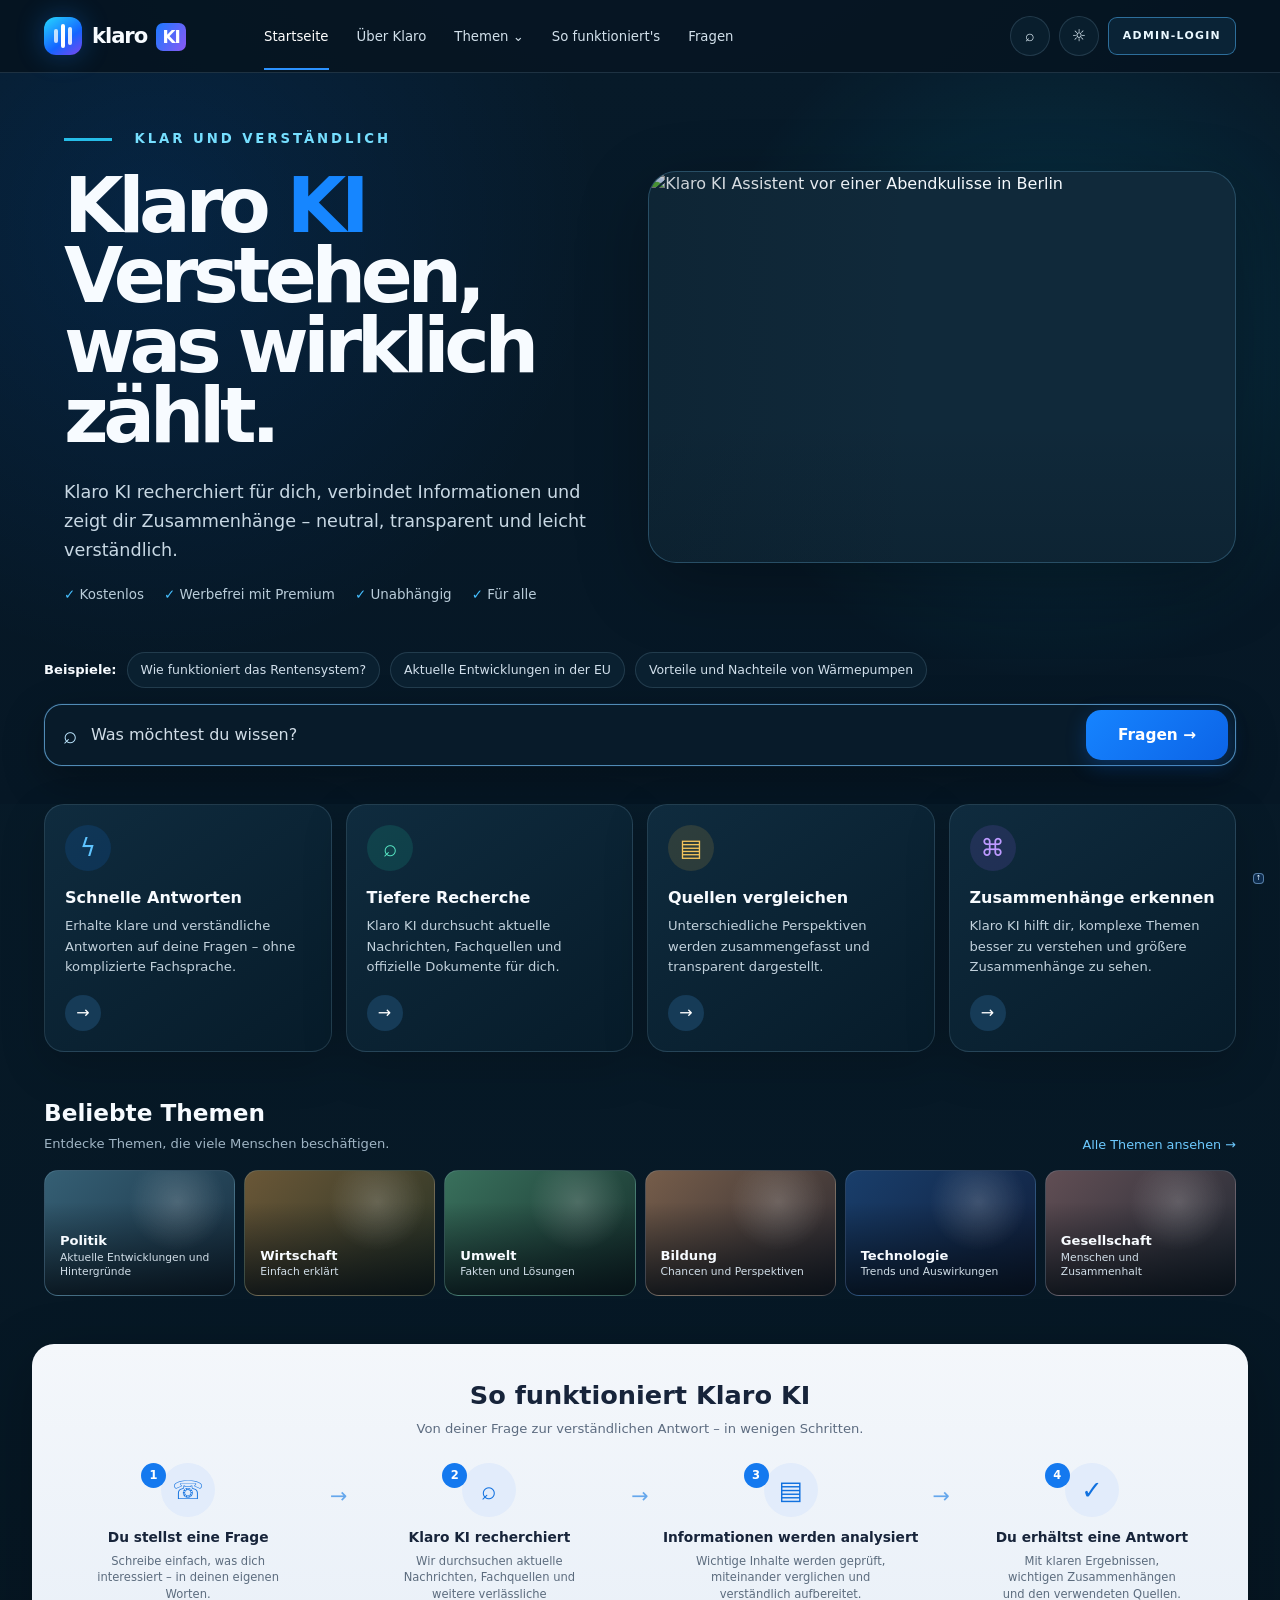
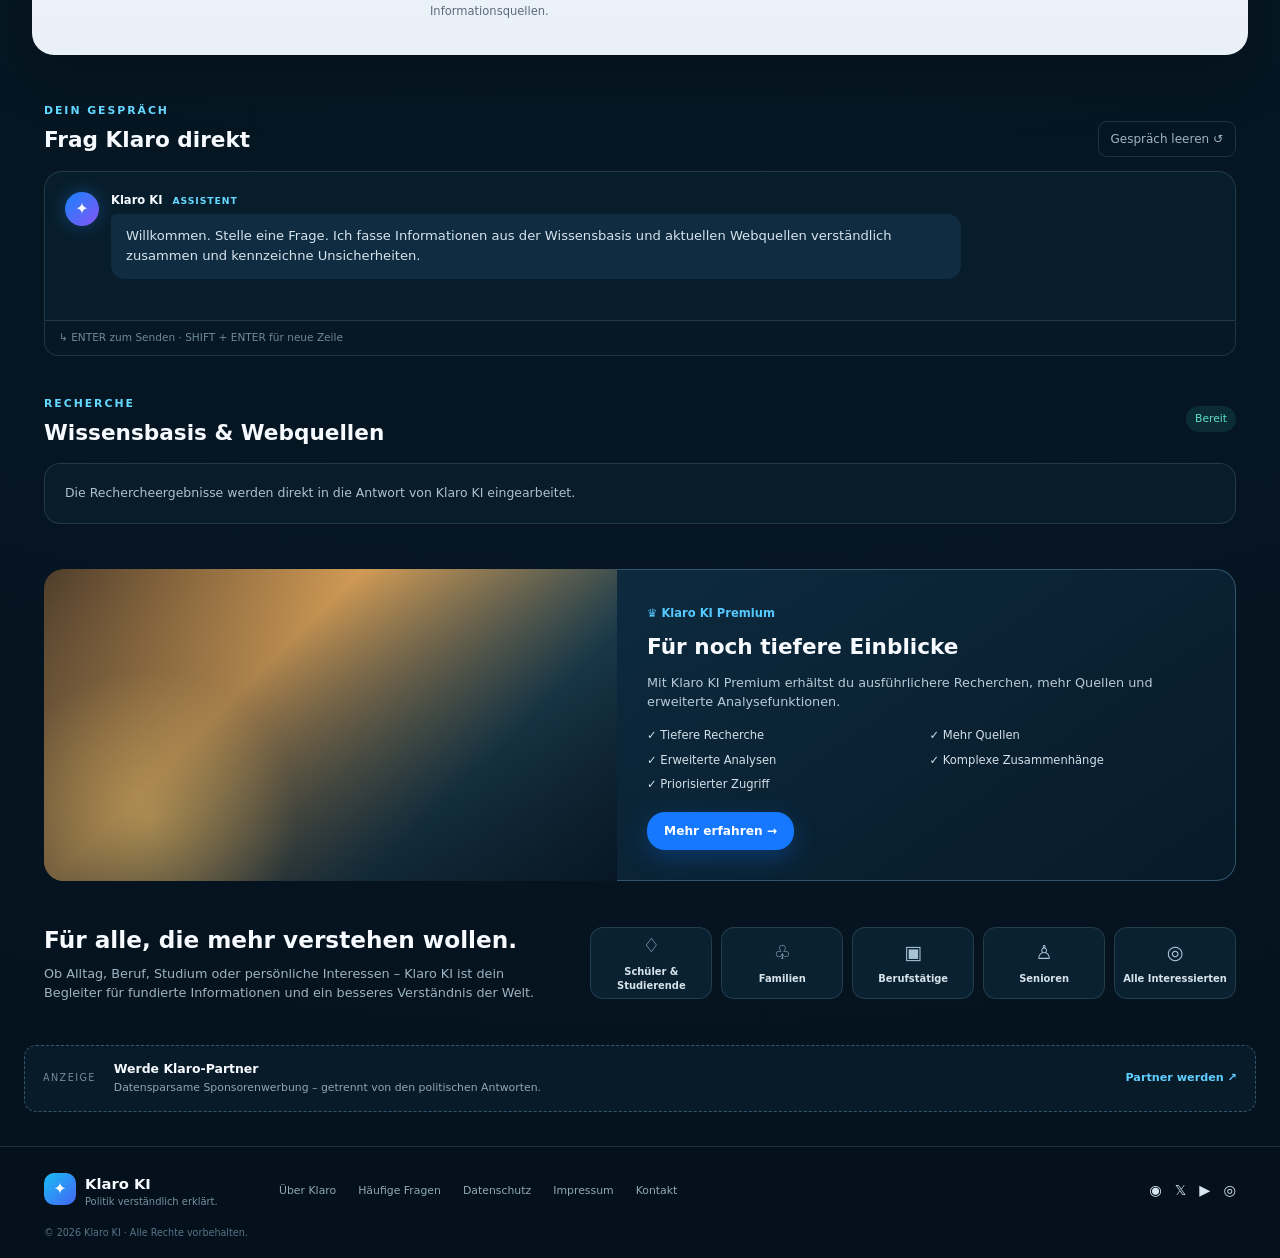
==== index.html @ 98449fd4 "Add files via upload" ====
<!doctype html>
<html lang="de">
<head>
<meta name="description" content="Klaro KI ist eine deutschsprachige KI-Plattform für verständliche Antworten, Recherche, Quellenvergleich und politische Einordnung.">
<meta name="twitter:card" content="summary_large_image">
<meta name="twitter:title" content="Klaro KI – Antworten, die Zusammenhänge verstehen">
<meta name="twitter:description" content="Klaro KI hilft dir, Informationen zu recherchieren, Quellen zu vergleichen und komplexe Themen verständlich zu erklären.">
<meta name="twitter:image" content="https://klaroki3.vercel.app/meta/klaro-ki-x-card.png">
<meta charset="utf-8">
<meta name="viewport" content="width=device-width, initial-scale=1">
<meta name="theme-color" content="#071827">
<title>Klaro KI – Antworten, die Zusammenhänge verstehen</title>
<link rel="stylesheet" href="style.css">
<!-- InMobi Choice. Consent Manager Tag v3.0 (for TCF 2.3) -->
<script type="text/javascript" async=true>
(function() {
  var host = "www.themoneytizer.de";
  var element = document.createElement('script');
  var firstScript = document.getElementsByTagName('script')[0];
  var url = 'https://cmp.inmobi.com'
    .concat('/choice/', '6Fv0cGNfc_bw8', '/', host, '/choice.js?tag_version=V3');
  var reg = /^(https?:)?\/\/[a-zA-Z0-9.-]+(\/.*)?$/;
  if (!reg.test(url)) throw new Error('Invalid URL');
  element.async = true;
  element.type = 'text/javascript';
  element.src = url;
  firstScript.parentNode.insertBefore(element, firstScript);

  function stub() {
    var TCF_LOCATOR_NAME = '__tcfapiLocator';
    var queue = [];
    function addFrame() {
      var doc = window.document;
      var iframe = doc.createElement('iframe');
      iframe.style.cssText = 'display:none';
      iframe.name = TCF_LOCATOR_NAME;
      doc.body.appendChild(iframe);
    }
    function tcfAPIHandler() {
      var args = arguments;
      if (!args.length) return queue;
      if (args[0] === 'setGdprApplies') {
        queue.push(args);
      } else if (args[0] === 'ping') {
        var retr = { gdprApplies: window.__tcfapi.gdprApplies, cmpLoaded: false, cmpStatus: 'stub', apiVersion: '2.2', tcfPolicyVersion: 4 };
        if (typeof args[2] === 'function') args[2](retr, true);
      } else queue.push(args);
    }
    function postMessageEventHandler(event) {
      var json = typeof event.data === 'string' ? JSON.parse(event.data) : event.data;
      if (json && json.__tcfapiCall) {
        window.__tcfapi(json.__tcfapiCall.command, json.__tcfapiCall.version, function(retValue, success) {
          var returnMsg = { __tcfapiReturn: { returnValue: retValue, success: success, callId: json.__tcfapiCall.callId } };
          event.source.postMessage(typeof event.data === 'string' ? JSON.stringify(returnMsg) : returnMsg, '*');
        }, json.__tcfapiCall.parameter);
      }
    }
    window.__tcfapi = tcfAPIHandler;
    window.__tcfapi.gdprApplies = null;
    if (!window.frames[TCF_LOCATOR_NAME]) addFrame();
    window.addEventListener('message', postMessageEventHandler, false);
  }
  stub();

  function uspStubFunction() {
    var arg = arguments;
    if (typeof window.__uspapi === 'function') window.__uspapi.apply(window, arg);
    else window.__uspapi = function() { (window.__uspapi.a = window.__uspapi.a || []).push(arguments); };
  }
  uspStubFunction();
  var __tcfapi = window.__tcfapi;
  window.__tcfapi('init', 2, function() {}, { tag_version: 'V3' });
})();
</script>
<!-- End InMobi Choice. Consent Manager Tag v3.0 (for TCF 2.3) -->

<style></style>

<style id="klaro-page-entrance">
#klaroPageContent {
  animation: klaroPageEntrance 900ms cubic-bezier(.16, 1, .3, 1) both;
  transform-origin: 50% 50%;
  will-change: transform, filter;
}
@keyframes klaroPageEntrance {
  0% {
    opacity: .86;
    filter: blur(12px);
    transform: scale(1.075);
  }
  55% {
    opacity: 1;
    filter: blur(3px);
    transform: scale(1.025);
  }
  100% {
    opacity: 1;
    filter: blur(0);
    transform: scale(1);
  }
}
@media (prefers-reduced-motion: reduce) {
  #klaroPageContent {
    animation: none;
    filter: none;
    transform: none;
  }
}
</style>

</head>
<body>
  <div id="klaroPageContent">
  <header class="site-header">
    <div class="header-inner">
      <a class="brand" href="index.html" aria-label="Klaro KI – Startseite">
        <span class="brand-mark" aria-hidden="true"><span></span><span></span><span></span></span>
        <span class="brand-name">klaro <b>KI</b></span>
      </a>
      <nav class="main-nav" aria-label="Hauptnavigation">
        <a class="active" href="#start">Startseite</a>
        <a href="#ueber-klaro">Über Klaro</a>
        <a href="#themen">Themen <span aria-hidden="true">⌄</span></a>
        <a href="#so-funktionierts">So funktioniert's</a>
        <a href="#fragen">Fragen</a>
      </nav>
      <div class="header-actions">
        <button class="icon-button" type="button" aria-label="Suche" title="Suche">⌕</button>
        <button class="icon-button" type="button" aria-label="Darstellung wechseln" title="Darstellung">☼</button>
        <a class="admin-login-button" href="admin.html" aria-label="Admin-Bereich öffnen">ADMIN-LOGIN</a>
      </div>
    </div>
  </header>

  <main id="start">
    <section class="hero">
      <div class="hero-inner">
        <div class="hero-copy">
          <p class="hero-kicker"><span></span> KLAR UND VERSTÄNDLICH</p>
          <h1>Klaro <em>KI</em><br><strong>Verstehen,<br>was wirklich zählt.</strong></h1>
          <p class="hero-lead">Klaro KI recherchiert für dich, verbindet Informationen und zeigt dir Zusammenhänge – neutral, transparent und leicht verständlich.</p>
          <div class="hero-points" aria-label="Vorteile">
            <span>✓ Kostenlos</span><span>✓ Werbefrei mit Premium</span><span>✓ Unabhängig</span><span>✓ Für alle</span>
          </div>
        </div>
        <div class="hero-visual" aria-label="Klaro KI Assistent">
          <img src="media/hero-klaro-berlin-abend.jpg" alt="Klaro KI Assistent vor einer Abendkulisse in Berlin">
        </div>
      </div>

      <div class="question-wrap" id="fragen">
        <div class="examples">
          <strong>Beispiele:</strong>
          <button type="button" data-prompt="Wie funktioniert das Rentensystem?">Wie funktioniert das Rentensystem?</button>
          <button type="button" data-prompt="Welche aktuellen Entwicklungen gibt es in der EU?">Aktuelle Entwicklungen in der EU</button>
          <button type="button" data-prompt="Welche Vorteile und Nachteile haben Wärmepumpen?">Vorteile und Nachteile von Wärmepumpen</button>
        </div>
        <form id="chatForm" class="question-box">
          <span class="question-icon" aria-hidden="true">⌕</span>
          <textarea id="chatInput" rows="1" placeholder="Was möchtest du wissen?" aria-label="Frage an Klaro KI" required></textarea>
          <button type="submit">Fragen <span aria-hidden="true">→</span></button>
        </form>
      </div>
    </section>

    <section class="feature-section" id="ueber-klaro" aria-label="Klaro KI Funktionen">
      <article class="feature-card feature-blue"><div class="feature-icon">ϟ</div><h2>Schnelle Antworten</h2><p>Erhalte klare und verständliche Antworten auf deine Fragen – ohne komplizierte Fachsprache.</p><span class="round-arrow">→</span></article>
      <article class="feature-card feature-green"><div class="feature-icon">⌕</div><h2>Tiefere Recherche</h2><p>Klaro KI durchsucht aktuelle Nachrichten, Fachquellen und offizielle Dokumente für dich.</p><span class="round-arrow">→</span></article>
      <article class="feature-card feature-gold"><div class="feature-icon">▤</div><h2>Quellen vergleichen</h2><p>Unterschiedliche Perspektiven werden zusammengefasst und transparent dargestellt.</p><span class="round-arrow">→</span></article>
      <article class="feature-card feature-violet"><div class="feature-icon">⌘</div><h2>Zusammenhänge erkennen</h2><p>Klaro KI hilft dir, komplexe Themen besser zu verstehen und größere Zusammenhänge zu sehen.</p><span class="round-arrow">→</span></article>
    </section>

    <section class="topics-section" id="themen">
      <div class="section-heading"><div><h2>Beliebte Themen</h2><p>Entdecke Themen, die viele Menschen beschäftigen.</p></div><a href="#fragen">Alle Themen ansehen →</a></div>
      <div class="topic-grid">
        <a class="topic-card topic-politik" href="#fragen" data-prompt="Erkläre mir die aktuellen politischen Entwicklungen in Deutschland."><span>Politik</span><small>Aktuelle Entwicklungen und Hintergründe</small></a>
        <a class="topic-card topic-wirtschaft" href="#fragen" data-prompt="Erkläre mir eine aktuelle wirtschaftliche Entwicklung verständlich."><span>Wirtschaft</span><small>Einfach erklärt</small></a>
        <a class="topic-card topic-umwelt" href="#fragen" data-prompt="Welche wichtigen Entwicklungen gibt es beim Klimaschutz?"><span>Umwelt</span><small>Fakten und Lösungen</small></a>
        <a class="topic-card topic-bildung" href="#fragen" data-prompt="Welche aktuellen Themen sind für Bildung und Studium wichtig?"><span>Bildung</span><small>Chancen und Perspektiven</small></a>
        <a class="topic-card topic-tech" href="#fragen" data-prompt="Welche aktuellen Technologietrends sind relevant?"><span>Technologie</span><small>Trends und Auswirkungen</small></a>
        <a class="topic-card topic-gesellschaft" href="#fragen" data-prompt="Welche gesellschaftlichen Entwicklungen sind aktuell wichtig?"><span>Gesellschaft</span><small>Menschen und Zusammenhalt</small></a>
      </div>
    </section>

    <section class="how-section" id="so-funktionierts">
      <div class="how-heading"><h2>So funktioniert Klaro KI</h2><p>Von deiner Frage zur verständlichen Antwort – in wenigen Schritten.</p></div>
      <div class="steps">
        <div class="step"><b>1</b><div class="step-icon">☏</div><h3>Du stellst eine Frage</h3><p>Schreibe einfach, was dich interessiert – in deinen eigenen Worten.</p></div>
        <div class="step-arrow">→</div>
        <div class="step"><b>2</b><div class="step-icon">⌕</div><h3>Klaro KI recherchiert</h3><p>Wir durchsuchen aktuelle Nachrichten, Fachquellen und weitere verlässliche Informationsquellen.</p></div>
        <div class="step-arrow">→</div>
        <div class="step"><b>3</b><div class="step-icon">▤</div><h3>Informationen werden analysiert</h3><p>Wichtige Inhalte werden geprüft, miteinander verglichen und verständlich aufbereitet.</p></div>
        <div class="step-arrow">→</div>
        <div class="step"><b>4</b><div class="step-icon">✓</div><h3>Du erhältst eine Antwort</h3><p>Mit klaren Ergebnissen, wichtigen Zusammenhängen und den verwendeten Quellen.</p></div>
      </div>
    </section>

    <section class="workspace-section" aria-label="Klaro KI Gespräch">
      <div class="workspace-head"><div><span class="eyebrow">DEIN GESPRÄCH</span><h2>Frag Klaro direkt</h2></div><button id="clearChat" class="clear-button" type="button">Gespräch leeren ↺</button></div>
      <div id="chatMessages" class="chat-messages" aria-live="polite">
        <div class="message assistant"><div class="message-avatar">✦</div><div><div class="message-name">Klaro KI <span>ASSISTENT</span></div><div class="message-bubble">Willkommen. Stelle eine Frage. Ich fasse Informationen aus der Wissensbasis und aktuellen Webquellen verständlich zusammen und kennzeichne Unsicherheiten.</div></div></div>
      </div>
      <div class="workspace-hint">↳ ENTER zum Senden · SHIFT + ENTER für neue Zeile</div>
    </section>

    <section class="research-panel" aria-labelledby="research-title">
      <div class="research-head"><div><span class="eyebrow">RECHERCHE</span><h2 id="research-title">Wissensbasis &amp; Webquellen</h2></div><span id="researchStatus" class="research-status">Bereit</span></div>
      <div id="researchResults" class="research-results"><div class="research-empty">Die Rechercheergebnisse werden direkt in die Antwort von Klaro KI eingearbeitet.</div></div>
    </section>

    <section class="premium-section" id="premium">
      <div class="premium-image"></div>
      <div class="premium-card">
        <span class="premium-label">♛ Klaro KI Premium</span>
        <h2>Für noch tiefere Einblicke</h2>
        <p>Mit Klaro KI Premium erhältst du ausführlichere Recherchen, mehr Quellen und erweiterte Analysefunktionen.</p>
        <div class="premium-list"><span>✓ Tiefere Recherche</span><span>✓ Mehr Quellen</span><span>✓ Erweiterte Analysen</span><span>✓ Komplexe Zusammenhänge</span><span>✓ Priorisierter Zugriff</span></div>
        <button type="button" class="premium-cta" id="premiumLearnMore">Mehr erfahren →</button>
      </div>
    </section>

    <section class="audience-section">
      <div><h2>Für alle, die mehr verstehen wollen.</h2><p>Ob Alltag, Beruf, Studium oder persönliche Interessen – Klaro KI ist dein Begleiter für fundierte Informationen und ein besseres Verständnis der Welt.</p></div>
      <div class="audience-grid"><span>♢<b>Schüler &amp;<br>Studierende</b></span><span>♧<b>Familien</b></span><span>▣<b>Berufstätige</b></span><span>♙<b>Senioren</b></span><span>◎<b>Alle Interessierten</b></span></div>
    </section>

    <section class="klaro-ad-slot" aria-label="Sponsoring"><div class="ad-label">ANZEIGE</div><div class="ad-copy"><strong>Werde Klaro-Partner</strong><span>Datensparsame Sponsorenwerbung – getrennt von den politischen Antworten.</span></div><a class="ad-link" href="mailto:partner@klaro-ki.de?subject=Klaro%20KI%20Sponsoring">Partner werden ↗</a></section>
  </main>

  <footer class="site-footer">
    <div class="footer-inner">
      <div class="footer-brand"><span class="footer-mark">✦</span><strong>Klaro KI</strong><small>Politik verständlich erklärt.</small></div>
      <nav aria-label="Footer Navigation"><a href="#ueber-klaro">Über Klaro</a><a href="#fragen">Häufige Fragen</a><button type="button" class="footer-link-button" id="privacyButton">Datenschutz</button><a href="impressum.html">Impressum</a><a href="mailto:partner@klaroki.de?subject=Kontakt%20Klaro%20KI">Kontakt</a></nav>
      <div class="social-links" aria-label="Social Media"><span>◉</span><span>𝕏</span><span>▶</span><span>◎</span></div>
    </div>
    <div class="copyright">© 2026 Klaro KI · Alle Rechte vorbehalten.</div>
  </footer>

  </div>

  <div class="premium-modal" id="premiumModal" aria-hidden="true">
    <div class="premium-modal-backdrop" data-premium-close></div>
    <section class="premium-modal-card" role="dialog" aria-modal="true" aria-labelledby="premiumModalTitle">
      <button type="button" class="premium-modal-close" id="premiumModalClose" aria-label="Fenster schließen">×</button>
      <span class="premium-label">♛ Klaro KI Premium</span>
      <h2 id="premiumModalTitle">Für noch tiefere Einblicke.</h2>
      <p class="premium-modal-intro">Mit Klaro KI Premium erhältst du mehr Tiefe bei Recherche, Quellenvergleich und Analyse.</p>
      <div class="premium-modal-benefits">
        <div><span>✓</span><strong>Tiefere Recherche</strong><small>Ausführlichere Recherchen zu deinen Fragen.</small></div>
        <div><span>✓</span><strong>Mehr Quellen</strong><small>Zusätzliche relevante Informationsquellen.</small></div>
        <div><span>✓</span><strong>Erweiterte Analysen</strong><small>Mehr Einordnung und detailliertere Auswertung.</small></div>
        <div><span>✓</span><strong>Komplexe Zusammenhänge</strong><small>Größere Themen verständlich miteinander verbinden.</small></div>
        <div><span>✓</span><strong>Priorisierter Zugriff</strong><small>Premium-Zugriff auf die erweiterten Funktionen.</small></div>
      </div>
      <div class="premium-modal-price"><strong>1,49 €</strong><span>pro Monat</span></div>
      <button type="button" class="premium-subscribe-button" id="premiumSubscribe">Kostenpflichtig Abonnieren</button>
      <button type="button" class="premium-decline-button" id="premiumDecline">Nein Danke</button>
      <p class="premium-modal-note" id="premiumCheckoutStatus" aria-live="polite"></p>
    </section>
  </div>

  <button type="button" id="klaroTopButton" aria-label="Zum Seitenanfang">↑</button>
  <script src="app.js"></script>
  <script>
    document.getElementById('klaroTopButton').addEventListener('click', () => window.scrollTo({top:0, behavior:'smooth'}));
    const premiumModal = document.getElementById('premiumModal');
    const premiumLearnMore = document.getElementById('premiumLearnMore');
    const premiumModalClose = document.getElementById('premiumModalClose');
    const premiumDecline = document.getElementById('premiumDecline');
    const premiumSubscribe = document.getElementById('premiumSubscribe');
    const premiumCheckoutStatus = document.getElementById('premiumCheckoutStatus');

    function openPremiumModal(){
      premiumCheckoutStatus.textContent = '';
      premiumModal.classList.add('is-open');
      premiumModal.setAttribute('aria-hidden','false');
      document.body.classList.add('modal-open');
      premiumModalClose.focus();
    }
    function closePremiumModal(){
      premiumModal.classList.remove('is-open');
      premiumModal.setAttribute('aria-hidden','true');
      document.body.classList.remove('modal-open');
    }
    premiumLearnMore.addEventListener('click', openPremiumModal);
    premiumModalClose.addEventListener('click', closePremiumModal);
    premiumDecline.addEventListener('click', closePremiumModal);
    premiumModal.addEventListener('click', (event) => {
      if (event.target.matches('[data-premium-close]')) closePremiumModal();
    });
    document.addEventListener('keydown', (event) => {
      if (event.key === 'Escape' && premiumModal.classList.contains('is-open')) closePremiumModal();
    });

    premiumSubscribe.addEventListener('click', async () => {
      premiumSubscribe.disabled = true;
      premiumCheckoutStatus.textContent = 'Stripe wird geöffnet …';
      try {
        const response = await fetch('/api/create-checkout-session', {
          method: 'POST',
          headers: {'Content-Type':'application/json'},
          body: JSON.stringify({})
        });
        const data = await response.json().catch(() => ({}));
        if (!response.ok || !data.url) throw new Error(data.error || 'Stripe-Checkout konnte nicht gestartet werden.');
        window.location.href = data.url;
      } catch (error) {
        premiumCheckoutStatus.textContent = error.message || 'Der Stripe-Checkout konnte nicht gestartet werden.';
        premiumSubscribe.disabled = false;
      }
    });
    document.querySelectorAll('.topic-card[data-prompt]').forEach(card => card.addEventListener('click', () => {
      const input = document.getElementById('chatInput');
      if (input) { input.value = card.dataset.prompt; input.focus(); }
    }));
  </script>
</body>
</html>
---- style.css ----
:root{
  --bg:#061522;--bg2:#091e2d;--card:#0b2233;--card2:#102b3f;--text:#f7fbff;--muted:#b6c8d7;
  --blue:#1678ff;--cyan:#34d9e7;--green:#39d6ad;--gold:#f1b63d;--violet:#9a6cff;--line:rgba(161,203,230,.16);
  --max:1240px;--shadow:0 22px 70px rgba(0,0,0,.28);font-family:Inter,ui-sans-serif,system-ui,-apple-system,BlinkMacSystemFont,"Segoe UI",sans-serif;
}
*{box-sizing:border-box}html{scroll-behavior:smooth}body{margin:0;background:radial-gradient(circle at 50% -10%,#16364b 0,#071a28 35%,#04121d 100%);color:var(--text);font-family:var(--font,Inter,system-ui,sans-serif);line-height:1.5}a{text-decoration:none;color:inherit}button,textarea{font:inherit}button{cursor:pointer}button:focus-visible,a:focus-visible,textarea:focus-visible{outline:2px solid #68e5ff;outline-offset:3px}
.site-header{position:sticky;top:0;z-index:100;background:rgba(5,19,31,.88);backdrop-filter:blur(18px);border-bottom:1px solid var(--line)}.header-inner{max-width:var(--max);margin:auto;min-height:72px;padding:0 24px;display:flex;align-items:center;gap:30px}.brand{display:flex;align-items:center;gap:10px;min-width:190px}.brand-mark{width:38px;height:38px;border-radius:12px;display:flex;align-items:center;justify-content:center;gap:3px;background:linear-gradient(145deg,#25d8ff,#1564ff 60%,#7c46ef);box-shadow:0 0 28px #147dff55}.brand-mark span{width:4px;background:white;border-radius:99px}.brand-mark span:nth-child(1){height:14px;opacity:.75}.brand-mark span:nth-child(2){height:24px}.brand-mark span:nth-child(3){height:18px;opacity:.85}.brand-name{font-size:1.32rem;font-weight:850;letter-spacing:-.05em}.brand-name b{font-size:.8em;margin-left:3px;padding:4px 6px;border-radius:7px;background:linear-gradient(120deg,#1b79ff,#8b58f4);color:white}
.main-nav{display:flex;align-items:center;gap:28px;flex:1}.main-nav a{font-size:.83rem;color:#d2e0eb;padding:25px 0 21px;border-bottom:2px solid transparent;white-space:nowrap}.main-nav a:hover,.main-nav a.active{color:#fff;border-color:#2c92ff}.header-actions{display:flex;align-items:center;gap:9px}.icon-button{width:40px;height:40px;border-radius:50%;border:1px solid var(--line);background:#091e2d;color:#dbeaf4}.premium-button{padding:10px 18px;border-radius:22px;background:linear-gradient(135deg,#1786ff,#1761db);box-shadow:0 8px 28px #0d70ff55;font-size:.83rem;font-weight:750;white-space:nowrap}.admin-login-button{padding:10px 14px;border-radius:9px;border:1px solid rgba(80,186,255,.5);background:rgba(12,38,58,.9);color:#eaf8ff;font-size:.68rem;font-weight:800;letter-spacing:.12em;white-space:nowrap}.admin-login-button:hover{background:#123b58;border-color:#57c9ff}
.hero{position:relative;overflow:hidden;background:linear-gradient(180deg,#071a29,#061725)}.hero:before{content:"";position:absolute;inset:0;background:radial-gradient(circle at 82% 36%,rgba(0,207,255,.15),transparent 30%),radial-gradient(circle at 12% 20%,rgba(0,115,255,.12),transparent 35%);pointer-events:none}.hero-inner{max-width:var(--max);min-height:470px;margin:auto;padding:56px 24px 34px;display:grid;grid-template-columns:1fr 1.02fr;align-items:center;gap:28px}.hero-copy{position:relative;z-index:2;padding-left:20px}.hero-kicker{margin:0 0 22px;color:#76dfff;font-size:.83rem;font-weight:800;letter-spacing:.22em}.hero-kicker span{display:inline-block;width:48px;height:3px;margin-right:15px;vertical-align:middle;background:#26bde8}.hero h1{margin:0;font-size:clamp(3.1rem,6vw,5.7rem);line-height:.91;letter-spacing:-.07em}.hero h1 em{font-style:normal;color:#1686ff}.hero h1 strong{font-weight:850}.hero-lead{max-width:620px;margin:28px 0 20px;font-size:1.1rem;color:#c8d8e4;line-height:1.65}.hero-points{display:flex;flex-wrap:wrap;gap:12px 20px;color:#b9ccd9;font-size:.84rem}.hero-points span:first-letter{color:#45bfff}.hero-visual{position:relative;min-height:390px;border-radius:28px;overflow:hidden;box-shadow:var(--shadow);border:1px solid rgba(125,210,255,.22);background:#10293a}.hero-visual:after{content:"";position:absolute;inset:0;background:linear-gradient(90deg,rgba(6,21,32,.2),transparent 45%),linear-gradient(0deg,rgba(4,16,25,.2),transparent 35%)}.hero-visual img{width:100%;height:100%;min-height:390px;display:block;object-fit:cover;object-position:center}.question-wrap{max-width:var(--max);margin:-2px auto 0;padding:0 24px 38px;position:relative;z-index:5}.question-box{height:62px;border:1px solid rgba(120,200,255,.65);border-radius:18px;background:rgba(9,28,43,.94);box-shadow:0 14px 42px rgba(0,0,0,.3),0 0 0 1px rgba(50,150,255,.08);display:flex;align-items:center;padding:6px 7px 6px 18px}.question-icon{font-size:1.5rem;color:#bde7ff}.question-box textarea{resize:none;flex:1;border:0;outline:0;background:transparent;color:white;padding:0 14px;font-size:1rem;min-height:38px;line-height:38px}.question-box textarea::placeholder{color:#d1dde7}.question-box button{height:50px;padding:0 32px;border:0;border-radius:15px;background:linear-gradient(135deg,#1684ff,#0c64e7);color:#fff;font-weight:800;font-size:.96rem;box-shadow:0 6px 20px #0b72ff44}.examples{display:flex;align-items:center;gap:10px;flex-wrap:wrap;margin-top:14px}.examples strong{font-size:.82rem}.examples button{border:1px solid var(--line);background:#0a2030;color:#d1dfeb;padding:8px 13px;border-radius:18px;font-size:.78rem}.examples button:hover{border-color:#2b83c4;background:#0d2b40}
.feature-section{max-width:var(--max);margin:0 auto;padding:0 24px 44px;display:grid;grid-template-columns:repeat(4,1fr);gap:14px}.feature-card{position:relative;min-height:214px;padding:20px;border-radius:20px;border:1px solid var(--line);background:linear-gradient(145deg,rgba(16,45,64,.94),rgba(7,28,42,.94));box-shadow:0 15px 45px rgba(0,0,0,.18);display:flex;flex-direction:column}.feature-card p{flex:1}.feature-icon{width:46px;height:46px;display:grid;place-items:center;border-radius:50%;font-size:1.5rem;margin-bottom:15px}.feature-blue .feature-icon{background:#167dff22;color:#5fc4ff}.feature-green .feature-icon{background:#20d7aa22;color:#58e7c5}.feature-gold .feature-icon{background:#f2b83b22;color:#f3c45d}.feature-violet .feature-icon{background:#9c65ff22;color:#bd9aff}.feature-card h2{margin:0 0 6px;font-size:1rem}.feature-card p{margin:0;color:#c1d1dc;font-size:.82rem;line-height:1.55}.round-arrow{position:static;flex:0 0 36px;width:36px;height:36px;margin-top:18px;display:grid;place-items:center;align-self:flex-start;border-radius:50%;background:#163b57;color:#fff;line-height:1;z-index:1}.feature-card:hover{transform:translateY(-3px);border-color:#2c6689;transition:.2s ease}
.topics-section,.workspace-section,.research-panel,.audience-section,.klaro-ad-slot{max-width:var(--max);margin:0 auto}.topics-section{padding:0 24px 48px}.section-heading{display:flex;justify-content:space-between;align-items:end;margin-bottom:16px}.section-heading h2{margin:0;font-size:1.45rem}.section-heading p{margin:3px 0 0;color:#9fb4c4;font-size:.82rem}.section-heading a{color:#6dcaff;font-size:.8rem}.topic-grid{display:grid;grid-template-columns:repeat(6,1fr);gap:9px}.topic-card{min-height:126px;padding:15px;display:flex;flex-direction:column;justify-content:end;border-radius:14px;overflow:hidden;position:relative;background:linear-gradient(145deg,#214e65,#0a2333);border:1px solid var(--line)}.topic-card:before{content:"";position:absolute;inset:0;background:radial-gradient(circle at 70% 25%,rgba(255,255,255,.18),transparent 30%),linear-gradient(180deg,transparent 25%,rgba(2,10,17,.78) 100%)}.topic-card span,.topic-card small{position:relative;z-index:1}.topic-card span{font-weight:800;font-size:.82rem}.topic-card small{color:#d1dee8;font-size:.67rem;line-height:1.35}.topic-politik{background:linear-gradient(135deg,#355f74,#182f41)}.topic-wirtschaft{background:linear-gradient(135deg,#6a5737,#253124)}.topic-umwelt{background:linear-gradient(135deg,#39705c,#152e2b)}.topic-bildung{background:linear-gradient(135deg,#765d4a,#2a2830)}.topic-tech{background:linear-gradient(135deg,#193e6b,#101d39)}.topic-gesellschaft{background:linear-gradient(135deg,#614e54,#202833)}
.how-section{max-width:calc(var(--max) - 24px);margin:0 auto 42px;padding:32px 28px 36px;border-radius:22px;background:linear-gradient(180deg,#f4f7fb,#e9f0f8);color:#17243a;box-shadow:0 18px 60px rgba(0,0,0,.25)}.how-heading{text-align:center}.how-heading h2{margin:0;font-size:1.6rem}.how-heading p{margin:5px 0 24px;color:#5d6c80;font-size:.82rem}.steps{display:grid;grid-template-columns:1fr 35px 1fr 35px 1fr 35px 1fr;align-items:start;gap:5px}.step{text-align:center;position:relative}.step>b{position:absolute;left:calc(50% - 47px);top:0;width:25px;height:25px;display:grid;place-items:center;border-radius:50%;background:#1479ef;color:white;font-size:.72rem;z-index:2}.step-icon{width:54px;height:54px;margin:0 auto 10px;border-radius:50%;display:grid;place-items:center;background:#e2ecfb;color:#1171df;font-size:1.6rem}.step h3{margin:0 0 5px;font-size:.86rem}.step p{margin:0 auto;color:#5c6c7e;font-size:.72rem;line-height:1.45;max-width:190px}.step-arrow{text-align:center;color:#65a7ec;font-size:1.3rem;padding-top:18px}
.workspace-section{padding:0 24px 34px}.workspace-head,.research-head{display:flex;justify-content:space-between;align-items:end;gap:20px;margin-bottom:14px}.eyebrow{color:#64d8ff;font-size:.68rem;font-weight:800;letter-spacing:.18em}.workspace-head h2,.research-head h2{margin:3px 0 0;font-size:1.35rem}.clear-button{background:transparent;border:1px solid var(--line);color:#9eb4c4;border-radius:9px;padding:8px 12px;font-size:.75rem}.chat-messages{min-height:150px;max-height:470px;overflow:auto;padding:20px;border:1px solid var(--line);border-radius:18px 18px 0 0;background:#081d2b}.message{display:flex;gap:12px;align-items:flex-start;margin-bottom:14px}.message-avatar{width:34px;height:34px;flex:0 0 34px;border-radius:50%;display:grid;place-items:center;background:linear-gradient(135deg,#1684ff,#8554f3);box-shadow:0 0 18px #258dff55}.message-name{font-size:.72rem;font-weight:800;margin-bottom:5px}.message-name span{margin-left:6px;color:#65d8ff;font-size:.58rem;letter-spacing:.1em}.message-bubble{max-width:850px;padding:12px 15px;border-radius:5px 14px 14px 14px;background:#102c40;color:#d5e3ed;font-size:.82rem;line-height:1.55}.workspace-hint{padding:9px 14px;border:1px solid var(--line);border-top:0;border-radius:0 0 14px 14px;color:#6e899b;font-size:.66rem;background:#061824}.composer{display:flex;gap:8px;margin-top:-1px}.composer textarea{position:absolute;left:-9999px;width:1px;height:1px}.research-panel{padding:0 24px 45px}.research-head{align-items:center}.research-status{padding:5px 9px;border-radius:20px;background:#0b2c35;color:#61e0c3;font-size:.67rem}.research-results{border:1px solid var(--line);border-radius:16px;padding:20px;background:#081c2a;color:#afc1ce}.research-empty{font-size:.78rem}
.premium-section{max-width:var(--max);margin:0 auto 42px;padding:0 24px;display:grid;grid-template-columns:1fr 1.08fr;min-height:280px}.premium-image{border-radius:20px 0 0 20px;background:linear-gradient(135deg,#4e3d2b,#d29b55 36%,#1b3d4d 72%,#091827);position:relative;overflow:hidden}.premium-image:before{content:"";position:absolute;inset:0;background:radial-gradient(circle at 18% 80%,#ffcf6c66,transparent 28%),linear-gradient(180deg,transparent,#07152288)}.premium-card{border:1px solid #31566c;border-left:0;border-radius:0 20px 20px 0;background:linear-gradient(145deg,#0d2a3e,#071a29);padding:30px}.premium-label{color:#55c9ff;font-size:.72rem;font-weight:800}.premium-card h2{margin:7px 0 10px;font-size:1.35rem}.premium-card p{margin:0 0 16px;color:#b7c9d6;font-size:.8rem}.premium-list{display:grid;grid-template-columns:1fr 1fr;gap:7px;color:#d3e0e9;font-size:.72rem}.premium-list span: first-letter{color:#59c8ff}.premium-cta{display:inline-block;margin-top:19px;padding:10px 17px;border-radius:18px;background:#1678ff;color:#fff;font-weight:800;font-size:.76rem;box-shadow:0 8px 24px #1678ff44}
.audience-section{padding:0 24px 42px;display:grid;grid-template-columns:1fr 1.25fr;gap:30px;align-items:center}.audience-section h2{margin:0 0 6px;font-size:1.45rem}.audience-section p{margin:0;color:#9eb3c1;font-size:.8rem;max-width:570px}.audience-grid{display:grid;grid-template-columns:repeat(5,1fr);gap:9px}.audience-grid span{min-height:72px;display:flex;flex-direction:column;align-items:center;justify-content:center;text-align:center;gap:4px;border:1px solid var(--line);border-radius:13px;background:#0a2131;color:#a8c4d7;font-size:1.2rem}.audience-grid b{font-size:.62rem;color:#d6e3eb}.klaro-ad-slot{margin:0 24px 34px;padding:14px 18px;border:1px dashed #33576d;border-radius:12px;background:#081b29;display:flex;align-items:center;gap:18px}.ad-label{font-size:.6rem;letter-spacing:.15em;color:#6f8b9c}.ad-copy{display:flex;flex-direction:column;gap:2px;flex:1}.ad-copy strong{font-size:.78rem}.ad-copy span{font-size:.68rem;color:#8ea7b7}.ad-link{font-size:.7rem;color:#61cfff;font-weight:800}.site-footer{border-top:1px solid var(--line);background:#04111c}.footer-inner{max-width:var(--max);margin:auto;padding:26px 24px 16px;display:flex;align-items:center;gap:35px}.footer-brand{display:grid;grid-template-columns:32px auto;grid-template-rows:auto auto;column-gap:9px;min-width:200px}.footer-mark{grid-row:1/3;width:32px;height:32px;border-radius:10px;display:grid;place-items:center;background:linear-gradient(135deg,#18bdf5,#4565f4);font-size:1rem}.footer-brand strong{font-size:.92rem}.footer-brand small{color:#7892a3;font-size:.62rem}.footer-inner nav{display:flex;gap:22px;flex:1;flex-wrap:wrap}.footer-inner nav a,.footer-link-button{border:0;background:none;color:#91a8b8;font-size:.68rem;padding:0}.footer-inner nav a:hover,.footer-link-button:hover{color:#fff}.social-links{display:flex;gap:13px;color:#d6e6ef}.social-links span{font-size:.9rem}.copyright{max-width:var(--max);margin:auto;padding:0 24px 18px;color:#597487;font-size:.6rem}
#klaroTopButton{position:fixed;right:16px;bottom:16px;width:3mm;height:3mm;min-width:3mm;min-height:3mm;padding:0;border:1px solid rgba(160,210,255,.5);border-radius:4px;background:rgba(20,60,110,.55);color:#dcefff;font-size:7px;line-height:1;cursor:pointer;z-index:9999;display:flex;align-items:center;justify-content:center}
@media(max-width:1100px){.main-nav{gap:16px}.header-inner{gap:18px}.topic-grid{grid-template-columns:repeat(3,1fr)}.feature-section{grid-template-columns:repeat(2,1fr)}.hero-inner{grid-template-columns:1fr .9fr}.audience-section{grid-template-columns:1fr}.audience-grid{max-width:760px}}
@media(max-width:820px){.header-inner{min-height:64px;padding:0 15px}.brand{min-width:0}.brand-name{font-size:1.1rem}.main-nav{display:none}.header-actions{margin-left:auto}.premium-button span{display:none}.admin-login-button{padding:9px 10px;font-size:.6rem}.hero-inner{grid-template-columns:1fr;padding:40px 20px 25px}.hero-copy{padding-left:0}.hero h1{font-size:clamp(3rem,12vw,4.8rem)}.hero-visual{min-height:290px}.hero-visual img{min-height:290px}.question-wrap{padding:0 20px 30px}.steps{grid-template-columns:1fr 1fr;gap:22px}.step-arrow{display:none}.premium-section{grid-template-columns:1fr}.premium-image{min-height:180px;border-radius:20px 20px 0 0}.premium-card{border-left:1px solid #31566c;border-radius:0 0 20px 20px}.audience-grid{grid-template-columns:repeat(3,1fr)}.footer-inner{flex-wrap:wrap}.social-links{margin-left:auto}}
@media(max-width:560px){.header-actions .icon-button{display:none}.brand-mark{width:34px;height:34px}.hero-inner{padding:32px 15px 20px}.hero-kicker{font-size:.67rem;letter-spacing:.16em}.hero h1{font-size:3.1rem}.hero-lead{font-size:.95rem;margin-top:20px}.hero-points{font-size:.72rem}.hero-visual{min-height:240px;border-radius:18px}.hero-visual img{min-height:240px}.question-wrap{padding:0 15px 25px}.question-box{height:auto;min-height:58px;padding:6px}.question-icon{display:none}.question-box textarea{font-size:.88rem;padding:0 8px}.question-box button{padding:0 17px;height:46px;font-size:.82rem}.examples{gap:6px}.examples strong{width:100%}.examples button{font-size:.66rem;padding:7px 9px}.feature-section{grid-template-columns:1fr;padding:0 15px 34px}.feature-card{min-height:170px}.topics-section,.workspace-section,.research-panel,.audience-section{padding-left:15px;padding-right:15px}.topic-grid{grid-template-columns:repeat(2,1fr)}.topic-card{min-height:115px}.how-section{margin:0 15px 35px;padding:25px 16px}.steps{grid-template-columns:1fr}.step{padding-bottom:5px}.premium-section{padding:0 15px}.premium-list{grid-template-columns:1fr}.klaro-ad-slot{margin-left:15px;margin-right:15px;align-items:flex-start;flex-direction:column;gap:7px}.footer-inner{padding-left:15px;padding-right:15px;display:grid;grid-template-columns:1fr}.footer-inner nav{gap:13px}.social-links{margin:0}.copyright{padding-left:15px;padding-right:15px}.admin-login-button{display:inline-block}.section-heading{align-items:flex-start;gap:10px}.section-heading a{display:none}}
@media(prefers-reduced-motion:reduce){html{scroll-behavior:auto}*{transition:none!important;animation:none!important}}

/* Feature-card arrows stay in normal document flow in every viewport orientation. */
@media (max-width:820px){.feature-card{min-height:0}.feature-card p{min-height:0}.round-arrow{margin-top:18px}}
@media screen and (orientation:landscape) and (max-width:900px){.feature-section{grid-template-columns:repeat(2,minmax(0,1fr));gap:12px}.feature-card{min-height:0;padding:18px}.feature-card h2{font-size:.95rem}.feature-card p{font-size:.78rem}.round-arrow{margin-top:16px}}
@media screen and (orientation:portrait) and (max-width:560px){.feature-section{grid-template-columns:1fr}.feature-card{padding:20px;min-height:0}.round-arrow{margin-top:18px}}

/* Klaro KI Premium checkout modal */
body.modal-open{overflow:hidden}
.premium-cta{border:0;cursor:pointer;font-family:inherit}
.premium-modal{position:fixed;inset:0;z-index:10050;display:flex;align-items:center;justify-content:center;padding:20px;opacity:0;visibility:hidden;pointer-events:none;transition:opacity .2s ease,visibility .2s ease}
.premium-modal.is-open{opacity:1;visibility:visible;pointer-events:auto}
.premium-modal-backdrop{position:absolute;inset:0;background:rgba(2,9,18,.78);backdrop-filter:blur(10px)}
.premium-modal-card{position:relative;width:min(620px,100%);max-height:min(90vh,760px);overflow:auto;border:1px solid rgba(74,169,255,.45);border-radius:26px;background:linear-gradient(145deg,#102d43 0%,#071724 62%,#08131f 100%);box-shadow:0 30px 90px rgba(0,0,0,.58),0 0 50px rgba(23,126,255,.14);padding:32px}
.premium-modal-close{position:absolute;top:14px;right:16px;width:40px;height:40px;border:1px solid rgba(151,205,255,.22);border-radius:50%;background:rgba(8,29,45,.8);color:#dcecff;font-size:25px;line-height:1;cursor:pointer}
.premium-modal-close:hover{background:#153b58}
.premium-modal-card h2{margin:8px 48px 9px 0;font-size:clamp(1.65rem,4vw,2.15rem);color:#fff}
.premium-modal-intro{margin:0 0 20px;color:#b8cad7;line-height:1.55}
.premium-modal-benefits{display:grid;grid-template-columns:1fr 1fr;gap:10px;margin:0 0 22px}
.premium-modal-benefits>div{padding:13px 14px;border:1px solid rgba(78,154,210,.18);border-radius:15px;background:rgba(10,37,56,.65)}
.premium-modal-benefits>div:last-child{grid-column:1/-1}
.premium-modal-benefits span{display:inline-flex;align-items:center;justify-content:center;width:25px;height:25px;margin-right:8px;border-radius:50%;background:rgba(42,151,255,.18);color:#59b8ff;font-weight:900}
.premium-modal-benefits strong{color:#eef8ff;font-size:.86rem}
.premium-modal-benefits small{display:block;margin:7px 0 0 33px;color:#9fb5c5;line-height:1.35}
.premium-modal-price{text-align:center;margin:5px 0 18px}
.premium-modal-price strong{display:block;color:#fff;font-size:2.2rem;line-height:1.05}
.premium-modal-price span{color:#9fb5c5;font-size:.85rem}
.premium-subscribe-button,.premium-decline-button{width:100%;border-radius:14px;font-family:inherit;cursor:pointer;font-weight:800}
.premium-subscribe-button{height:52px;border:1px solid #2f9aff;background:linear-gradient(135deg,#1b8cff,#245fe1);color:#fff;box-shadow:0 10px 30px rgba(23,120,255,.28);font-size:.9rem}
.premium-subscribe-button:hover{filter:brightness(1.08)}
.premium-subscribe-button:disabled{opacity:.65;cursor:wait}
.premium-decline-button{margin-top:9px;height:42px;border:1px solid rgba(131,171,199,.2);background:rgba(7,25,39,.65);color:#b7c9d6;font-size:.82rem}
.premium-decline-button:hover{background:rgba(17,47,68,.8);color:#fff}
.premium-modal-note{min-height:18px;margin:10px 0 0;text-align:center;color:#8fb0c4;font-size:.72rem}
@media(max-width:560px){.premium-modal{padding:12px}.premium-modal-card{padding:25px 18px 18px;border-radius:20px;max-height:92vh}.premium-modal-benefits{grid-template-columns:1fr;gap:8px}.premium-modal-benefits>div:last-child{grid-column:auto}.premium-modal-benefits>div{padding:11px 12px}.premium-modal-card h2{margin-right:42px}.premium-modal-intro{font-size:.9rem}}

/* KLAЯO page entrance: content only, never the premium modal */
#klaroPageContent {
  animation: klaroPageEntrance 900ms cubic-bezier(.16, 1, .3, 1) both;
  transform-origin: 50% 50%;
  will-change: transform, filter;
}
@keyframes klaroPageEntrance {
  0% { opacity: .86; filter: blur(12px); transform: scale(1.075); }
  55% { opacity: 1; filter: blur(3px); transform: scale(1.025); }
  100% { opacity: 1; filter: blur(0); transform: scale(1); }
}
@media (prefers-reduced-motion: reduce) {
  #klaroPageContent { animation: none; filter: none; transform: none; }
}

/* Question field follows the three example prompts */
.examples + .question-box {
  margin-top: 16px;
}

/* Mobile layout: question field first, conversation directly underneath */
@media (max-width: 700px) {
  main {
    display: flex;
    flex-direction: column;
  }

  /* Let the hero's two relevant children participate in the main mobile flow. */
  main > .hero {
    display: contents;
  }

  main > .hero > .hero-inner {
    order: 0;
  }

  main > .hero > .question-wrap {
    order: 1;
  }

  main > .workspace-section {
    order: 2;
  }

  main > .feature-section,
  main > .topics-section,
  main > .how-section,
  main > .research-panel,
  main > .premium-section,
  main > .audience-section,
  main > .klaro-ad-slot {
    order: 3;
  }
}
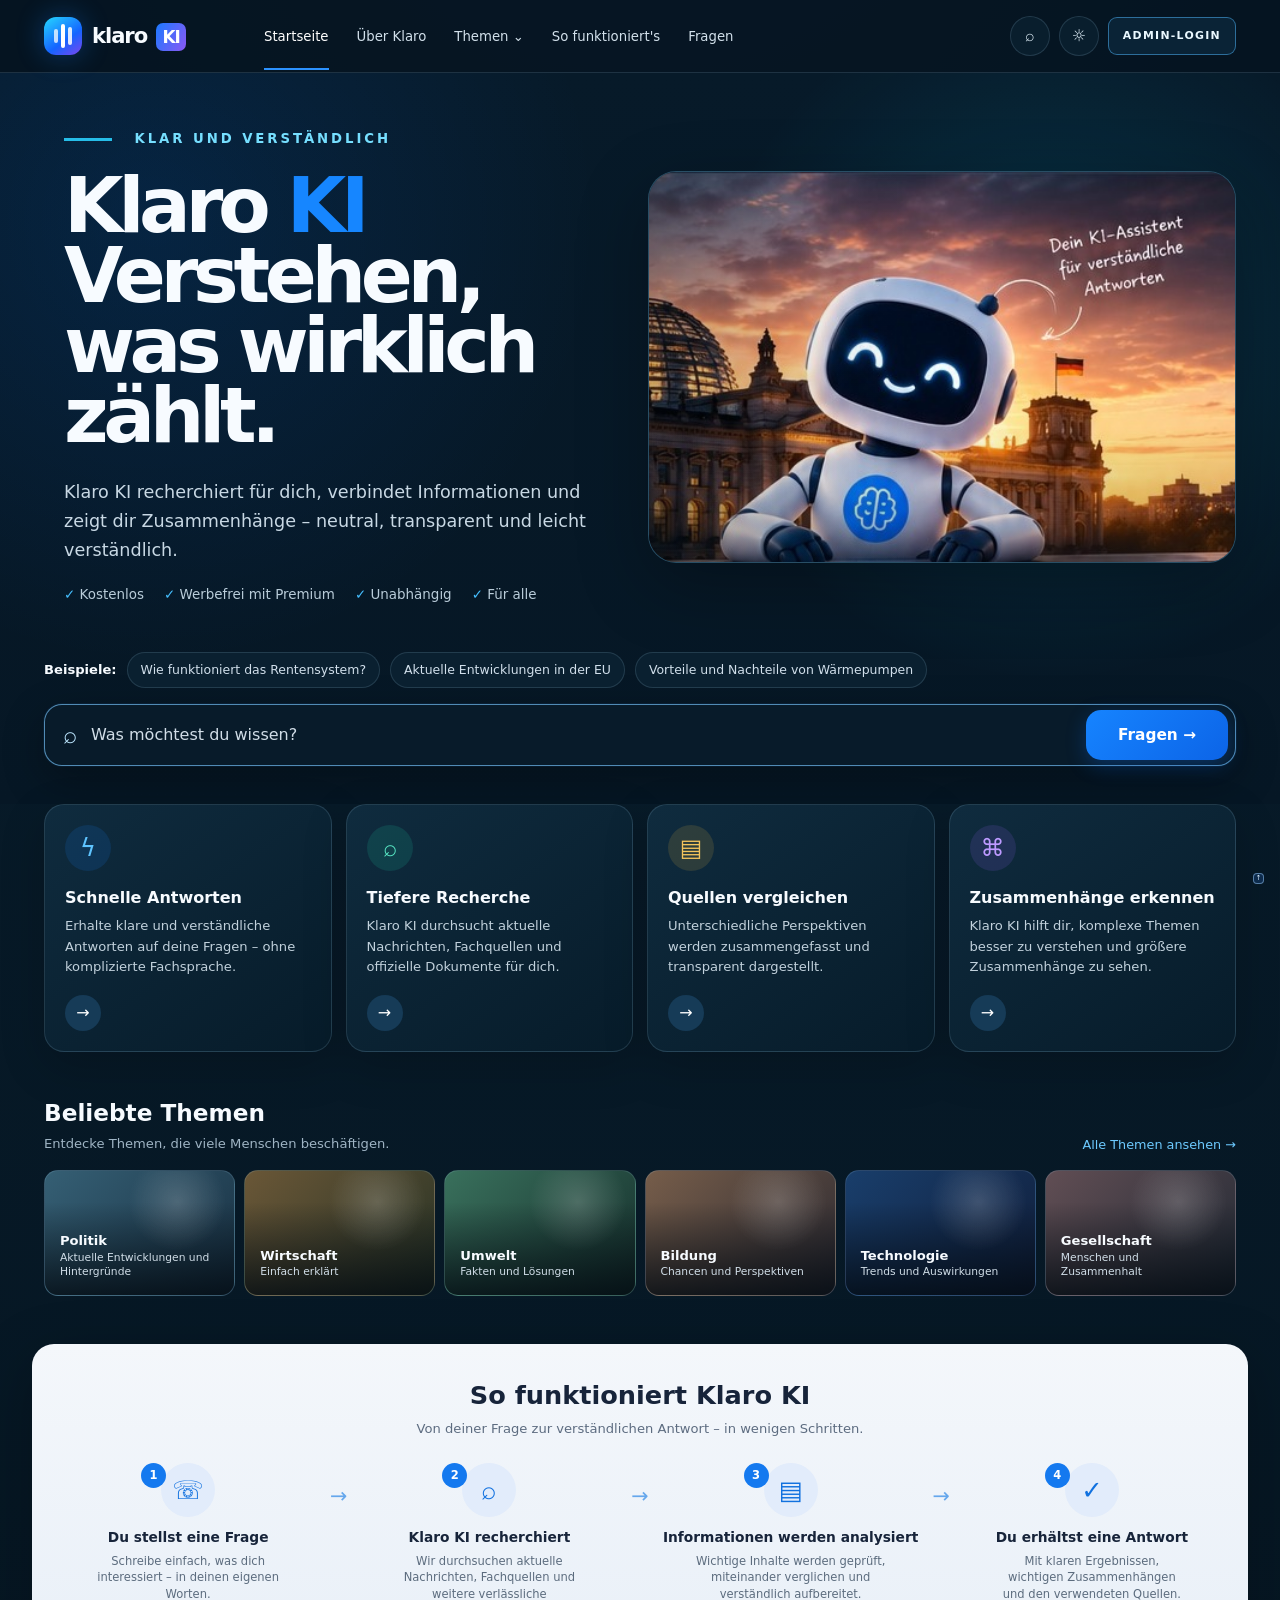
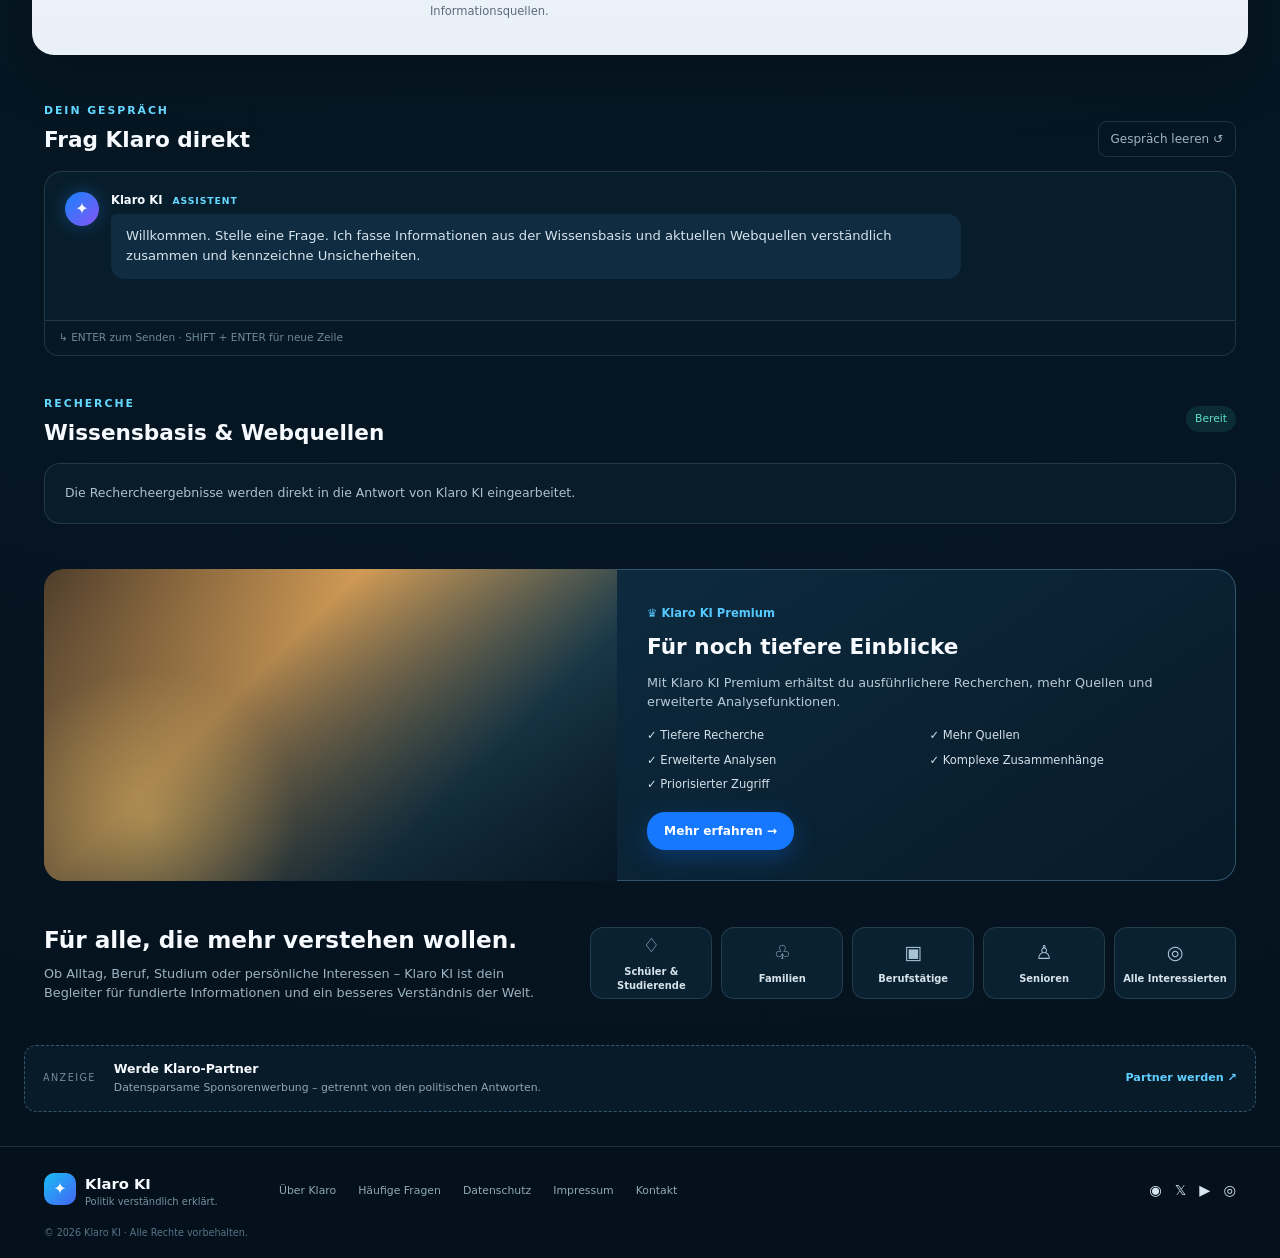
==== commit 9425bbf6: "Add files via upload" ====
--- a/index.html
+++ b/index.html
@@ -224,7 +224,7 @@
       <div class="audience-grid"><span>♢<b>Schüler &amp;<br>Studierende</b></span><span>♧<b>Familien</b></span><span>▣<b>Berufstätige</b></span><span>♙<b>Senioren</b></span><span>◎<b>Alle Interessierten</b></span></div>
     </section>
 
-    <section class="klaro-ad-slot" aria-label="Sponsoring"><div class="ad-label">ANZEIGE</div><div class="ad-copy"><strong>Werde Klaro-Partner</strong><span>Datensparsame Sponsorenwerbung – getrennt von den politischen Antworten.</span></div><a class="ad-link" href="mailto:partner@klaro-ki.de?subject=Klaro%20KI%20Sponsoring">Partner werden ↗</a></section>
+    <section class="klaro-ad-slot" aria-label="Sponsoring"><div class="ad-label">ANZEIGE</div><div class="ad-copy"><strong>Werde Klaro-Partner</strong><span>Datensparsame Sponsorenwerbung – getrennt von den politischen Antworten.</span></div><a class="ad-link" href="#partner-anfrage" id="partnerInquiryButton">Partner werden ↗</a></section>
   </main>
 
   <footer class="site-footer">
@@ -263,6 +263,15 @@
   <script src="app.js"></script>
   <script>
     document.getElementById('klaroTopButton').addEventListener('click', () => window.scrollTo({top:0, behavior:'smooth'}));
+    const partnerInquiryButton = document.getElementById('partnerInquiryButton');
+    if (partnerInquiryButton) {
+      partnerInquiryButton.addEventListener('click', (event) => {
+        event.preventDefault();
+        const recipient = [100,105,114,107,112,101,108,105,107,97,110,64,105,99,108,111,117,100,46,99,111,109].map(code => String.fromCharCode(code)).join('');
+        const subject = encodeURIComponent('Klaro KI Partner Anfrage');
+        window.location.href = `mailto:${recipient}?subject=${subject}`;
+      });
+    }
     const premiumModal = document.getElementById('premiumModal');
     const premiumLearnMore = document.getElementById('premiumLearnMore');
     const premiumModalClose = document.getElementById('premiumModalClose');
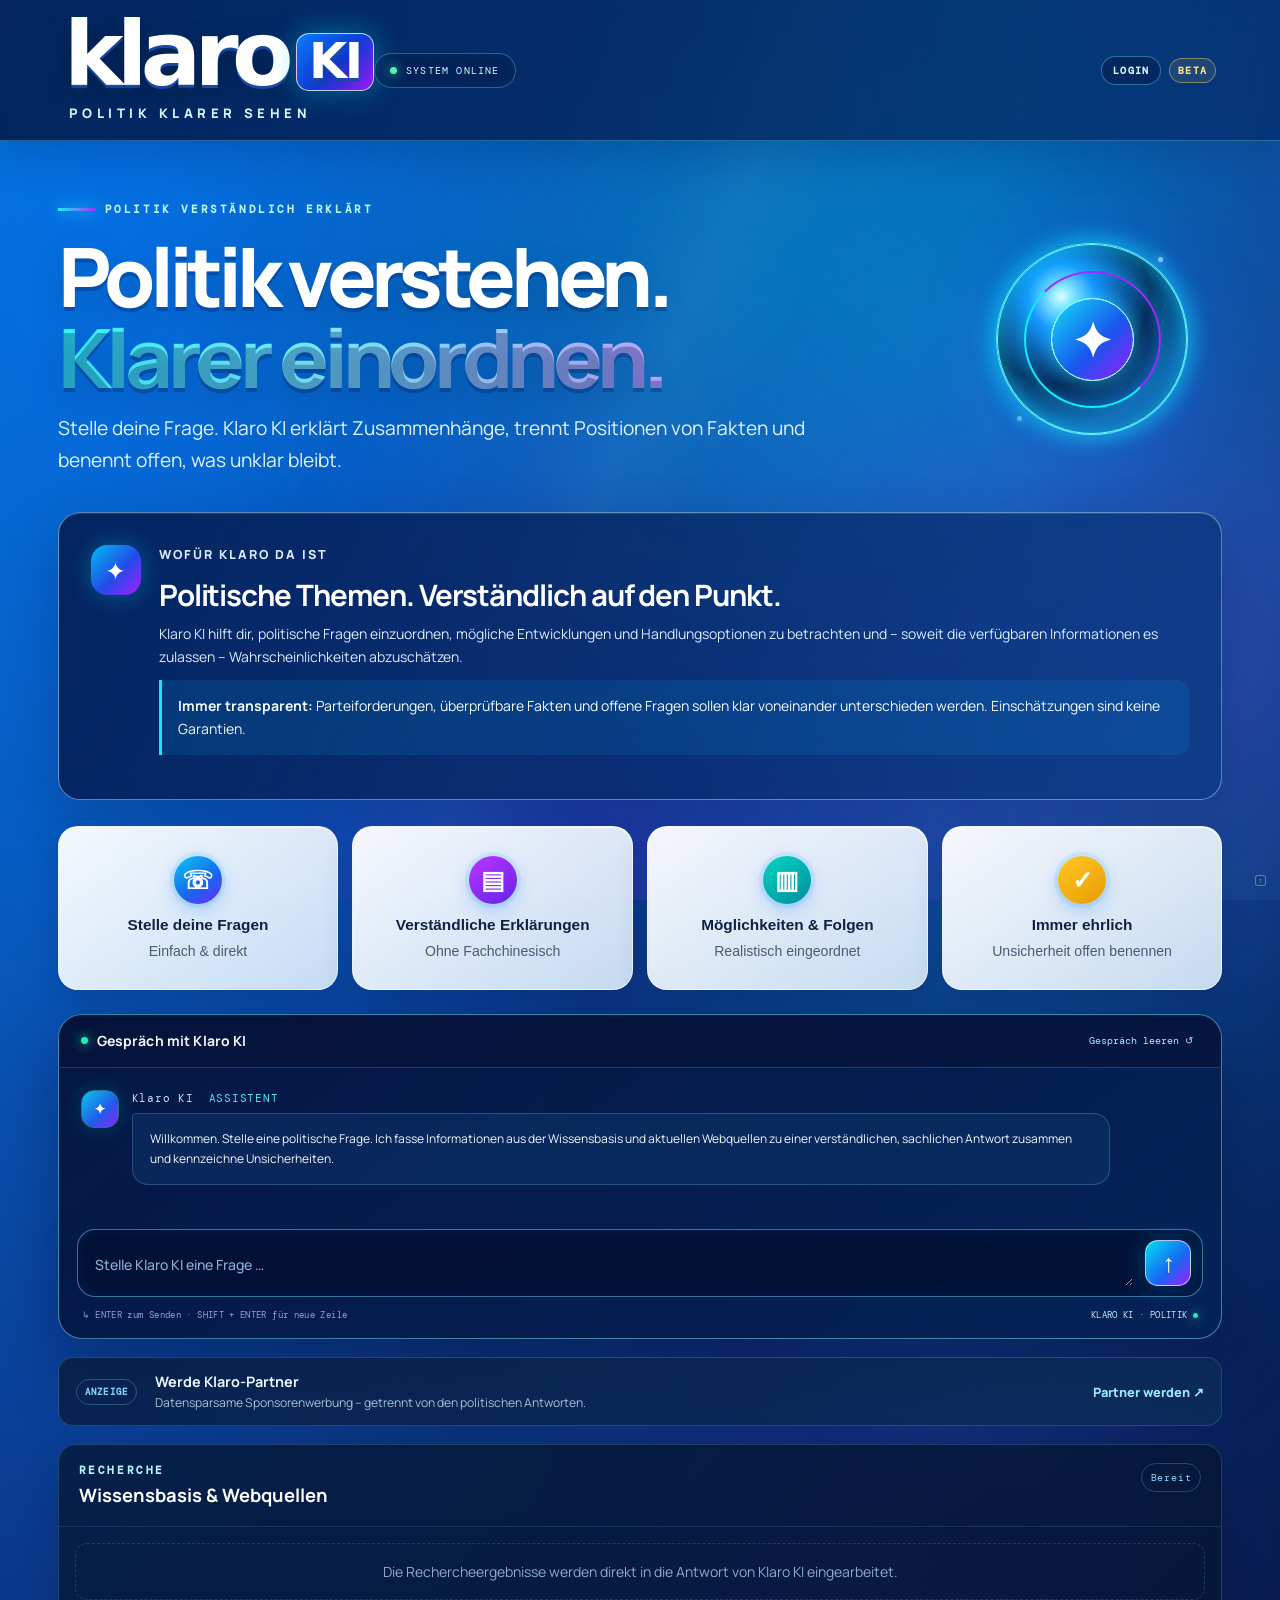
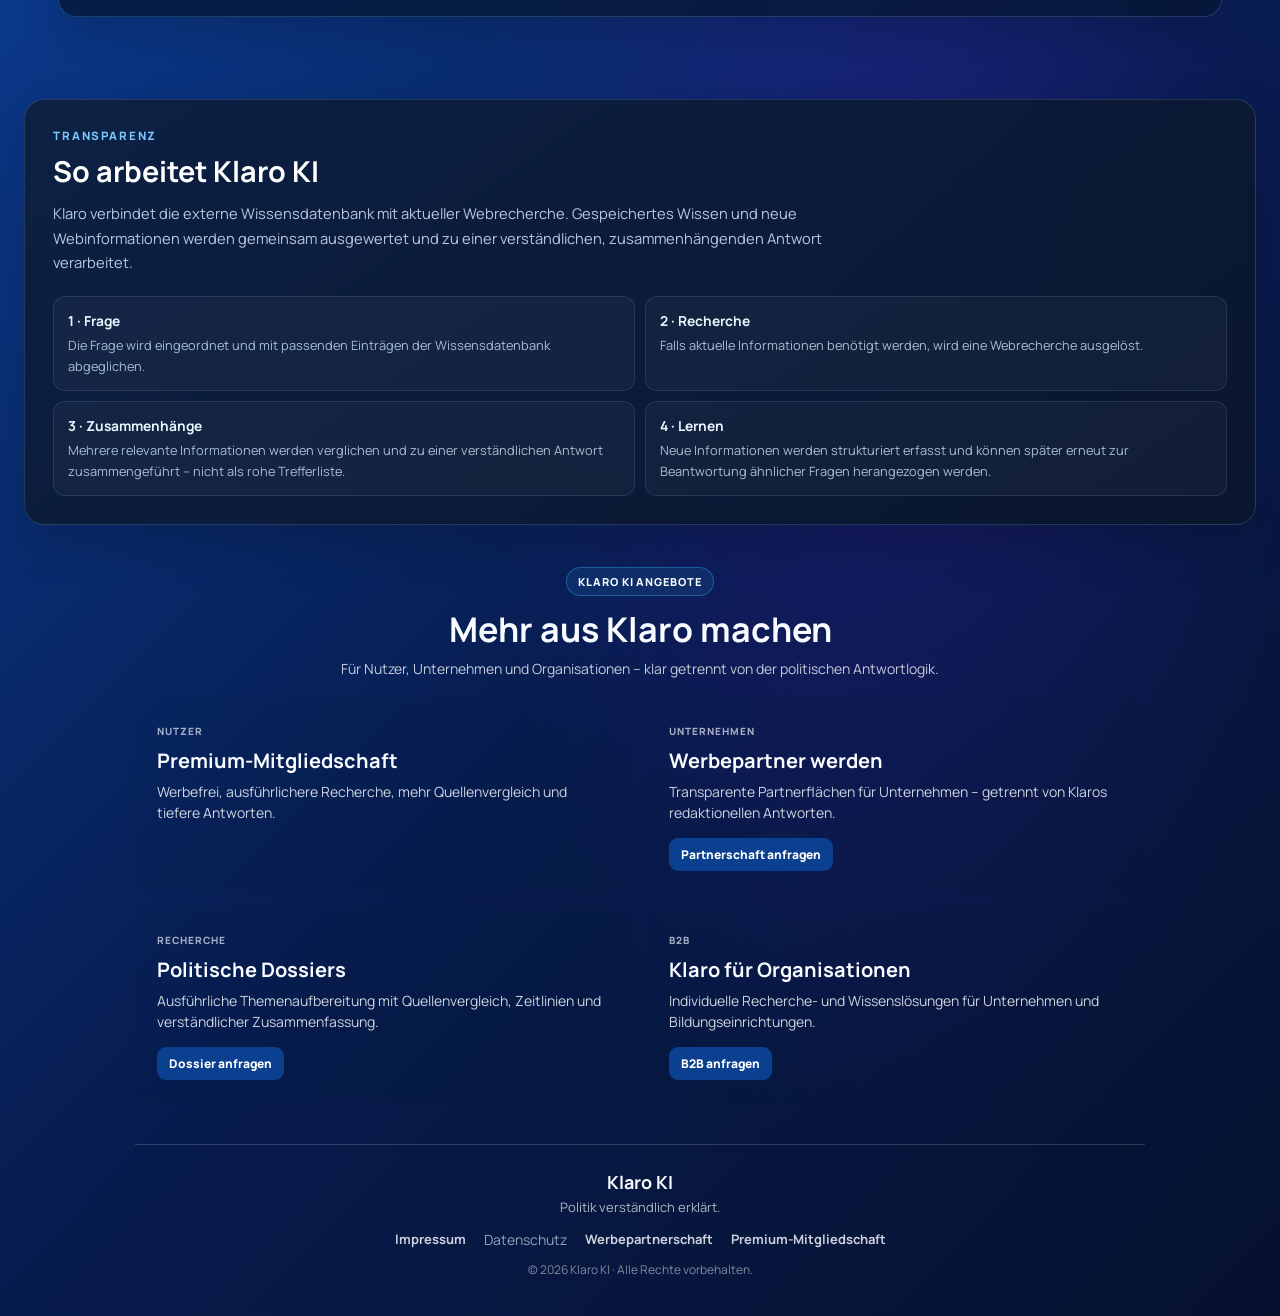
==== commit 090f17de: "Klaro Update" ====
--- a/index.html
+++ b/index.html
@@ -1,17 +1,17 @@
 <!doctype html>
 <html lang="de">
 <head>
-<meta name="description" content="Klaro KI ist eine deutschsprachige KI-Plattform für verständliche Antworten, Recherche, Quellenvergleich und politische Einordnung.">
+<meta name="description" content="Klaro KI ist eine reine politische KI für sachliche Einordnung, Möglichkeiten und transparente Wahrscheinlichkeitseinschätzungen.">
 <meta name="twitter:card" content="summary_large_image">
-<meta name="twitter:title" content="Klaro KI – Antworten, die Zusammenhänge verstehen">
-<meta name="twitter:description" content="Klaro KI hilft dir, Informationen zu recherchieren, Quellen zu vergleichen und komplexe Themen verständlich zu erklären.">
+<meta name="twitter:title" content="Klaro KI – Politische Fragen verständlich einordnen">
+<meta name="twitter:description" content="Klaro KI ist eine reine politische KI für sachliche Einordnung, Möglichkeiten und transparente Wahrscheinlichkeitseinschätzungen.">
 <meta name="twitter:image" content="https://klaroki3.vercel.app/meta/klaro-ki-x-card.png">
-<meta charset="utf-8">
-<meta name="viewport" content="width=device-width, initial-scale=1">
-<meta name="theme-color" content="#071827">
-<title>Klaro KI – Antworten, die Zusammenhänge verstehen</title>
-<link rel="stylesheet" href="style.css">
-<!-- InMobi Choice. Consent Manager Tag v3.0 (for TCF 2.3) -->
+  <meta charset="utf-8">
+  <meta name="viewport" content="width=device-width, initial-scale=1">
+  <meta name="theme-color" content="#0b4ca8">
+  <title>Klaro KI – Politische Fragen verständlich einordnen</title>
+  <link rel="stylesheet" href="style.css">
+  <!-- InMobi Choice. Consent Manager Tag v3.0 (for TCF 2.3) -->
 <script type="text/javascript" async=true>
 (function() {
   var host = "www.themoneytizer.de";
@@ -19,8 +19,10 @@
   var firstScript = document.getElementsByTagName('script')[0];
   var url = 'https://cmp.inmobi.com'
     .concat('/choice/', '6Fv0cGNfc_bw8', '/', host, '/choice.js?tag_version=V3');
-  var reg = /^(https?:)?\/\/[a-zA-Z0-9.-]+(\/.*)?$/;
-  if (!reg.test(url)) throw new Error('Invalid URL');
+  var reg = /^(https?:)?\/\/([a-zA-Z0-9.-]+)?(\/.*)?$/;
+  if (!reg.test(url)) {
+    throw new Error('Invalid URL');
+  }
   element.async = true;
   element.type = 'text/javascript';
   element.src = url;
@@ -29,6 +31,7 @@
   function stub() {
     var TCF_LOCATOR_NAME = '__tcfapiLocator';
     var queue = [];
+    var cmpFrame;
     function addFrame() {
       var doc = window.document;
       var iframe = doc.createElement('iframe');
@@ -40,15 +43,22 @@
       var args = arguments;
       if (!args.length) return queue;
       if (args[0] === 'setGdprApplies') {
-        queue.push(args);
+        if (args.length > 3 && args[2] === 2 && typeof args[3] === 'boolean') {
+          window.__tcfapi.gdprApplies = args[3];
+          queue.push(args);
+        } else {
+          queue.push(args);
+        }
       } else if (args[0] === 'ping') {
         var retr = { gdprApplies: window.__tcfapi.gdprApplies, cmpLoaded: false, cmpStatus: 'stub', apiVersion: '2.2', tcfPolicyVersion: 4 };
         if (typeof args[2] === 'function') args[2](retr, true);
-      } else queue.push(args);
+      } else {
+        queue.push(args);
+      }
     }
     function postMessageEventHandler(event) {
       var json = typeof event.data === 'string' ? JSON.parse(event.data) : event.data;
-      if (json && json.__tcfapiCall) {
+      if (json.__tcfapiCall) {
         window.__tcfapi(json.__tcfapiCall.command, json.__tcfapiCall.version, function(retValue, success) {
           var returnMsg = { __tcfapiReturn: { returnValue: retValue, success: success, callId: json.__tcfapiCall.callId } };
           event.source.postMessage(typeof event.data === 'string' ? JSON.stringify(returnMsg) : returnMsg, '*');
@@ -64,264 +74,213 @@
 
   function uspStubFunction() {
     var arg = arguments;
-    if (typeof window.__uspapi === 'function') window.__uspapi.apply(window, arg);
-    else window.__uspapi = function() { (window.__uspapi.a = window.__uspapi.a || []).push(arguments); };
+    if (typeof window.__uspapi === 'function') {
+      window.__uspapi.apply(window, arg);
+    } else {
+      window.__uspapi = function() { (window.__uspapi.a = window.__uspapi.a || []).push(arguments); };
+    }
   }
   uspStubFunction();
+
   var __tcfapi = window.__tcfapi;
   window.__tcfapi('init', 2, function() {}, { tag_version: 'V3' });
 })();
 </script>
-<!-- End InMobi Choice. Consent Manager Tag v3.0 (for TCF 2.3) -->
-
-<style></style>
-
-<style id="klaro-page-entrance">
-#klaroPageContent {
-  animation: klaroPageEntrance 900ms cubic-bezier(.16, 1, .3, 1) both;
-  transform-origin: 50% 50%;
-  will-change: transform, filter;
-}
-@keyframes klaroPageEntrance {
-  0% {
-    opacity: .86;
-    filter: blur(12px);
-    transform: scale(1.075);
-  }
-  55% {
-    opacity: 1;
-    filter: blur(3px);
-    transform: scale(1.025);
-  }
-  100% {
-    opacity: 1;
-    filter: blur(0);
-    transform: scale(1);
-  }
-}
-@media (prefers-reduced-motion: reduce) {
-  #klaroPageContent {
-    animation: none;
-    filter: none;
-    transform: none;
-  }
-}
-</style>
-
-</head>
+<!-- End InMobi Choice. Consent Manager Tag v3.0 (for TCF 2.3) --></head>
 <body>
-  <div id="klaroPageContent">
-  <header class="site-header">
-    <div class="header-inner">
-      <a class="brand" href="index.html" aria-label="Klaro KI – Startseite">
-        <span class="brand-mark" aria-hidden="true"><span></span><span></span><span></span></span>
-        <span class="brand-name">klaro <b>KI</b></span>
-      </a>
-      <nav class="main-nav" aria-label="Hauptnavigation">
-        <a class="active" href="#start">Startseite</a>
-        <a href="#ueber-klaro">Über Klaro</a>
-        <a href="#themen">Themen <span aria-hidden="true">⌄</span></a>
-        <a href="#so-funktionierts">So funktioniert's</a>
-        <a href="#fragen">Fragen</a>
-      </nav>
-      <div class="header-actions">
-        <button class="icon-button" type="button" aria-label="Suche" title="Suche">⌕</button>
-        <button class="icon-button" type="button" aria-label="Darstellung wechseln" title="Darstellung">☼</button>
-        <a class="admin-login-button" href="admin.html" aria-label="Admin-Bereich öffnen">ADMIN-LOGIN</a>
+  <div class="ambient ambient-a"></div><div class="ambient ambient-b"></div>
+  <header class="topbar">
+<a class="klaro-brand" href="index.html" aria-label="Klaro KI – Startseite">
+  <span class="klaro-brand-mark" aria-hidden="true"><span></span><span></span><span></span></span>
+  <span class="klaro-brand-word">klaro<span class="klaro-brand-ai">KI</span></span>
+  <span class="klaro-brand-tag">POLITIK KLARER SEHEN</span>
+</a>
+    <div class="system-online"><i></i><span>SYSTEM ONLINE</span></div><a class="admin-login-button" href="admin.html">LOGIN</a><span class="beta-badge">BETA</span>
+  </header>
+
+  
+
+
+<div class="app-shell">
+    <aside class="sidebar">
+      <div class="side-caption">POLITIK</div>
+      <button class="nav-button active" data-view="chat"><span>◉</span> KI-Chat <kbd>01</kbd></button>
+      <div class="side-divider"></div>
+      <div class="side-caption">WISSENSBASIS</div>
+      <div class="mini-status"><span class="pulse"></span><div><strong>Programm-Modus</strong><small>Begrenzte lokale Quellen</small></div><b>DE</b></div>
+      <div class="side-footer"><span class="tiny-reactor">✦</span><p>Politische Fragen und Antworten.<br><small>Quellen und Unsicherheit kenntlich machen.</small></p></div>
+    </aside>
+
+    <main class="main-area">
+      <section class="view active" id="chatView">
+        <div class="hero-row">
+          <div class="hero-copy">
+            <div class="eyebrow"><span class="eyebrow-line"></span> POLITIK VERSTÄNDLICH ERKLÄRT</div>
+            <h1>Politik verstehen.<br><span>Klarer einordnen.</span></h1>
+            <p class="lead">Stelle deine Frage. Klaro KI erklärt Zusammenhänge, trennt Positionen von Fakten und benennt offen, was unklar bleibt.</p>
+          </div>
+          <div class="reactor" aria-label="Klaro KI Systemanimation"><div class="reactor-ring ring-one"></div><div class="reactor-ring ring-two"></div><div class="reactor-core">✦</div><span class="orbit orbit-one"></span><span class="orbit orbit-two"></span></div>
+        </div>
+        <section class="klaro-purpose" aria-labelledby="klaro-purpose-title">
+          <div class="purpose-icon" aria-hidden="true">✦</div>
+          <div class="purpose-copy">
+            <p class="purpose-eyebrow">Wofür Klaro da ist</p>
+            <h2 id="klaro-purpose-title">Politische Themen. Verständlich auf den Punkt.</h2>
+            <p>Klaro KI hilft dir, politische Fragen einzuordnen, mögliche Entwicklungen und Handlungsoptionen zu betrachten und – soweit die verfügbaren Informationen es zulassen – Wahrscheinlichkeiten abzuschätzen.</p>
+            <p class="purpose-honesty"><strong>Immer transparent:</strong> Parteiforderungen, überprüfbare Fakten und offene Fragen sollen klar voneinander unterschieden werden. Einschätzungen sind keine Garantien.</p>
+          </div>
+        </section>
+        <div class="quick-grid">
+          <button class="quick-card" data-prompt="Wie kann ich eine politische Frage verständlich und sachlich einordnen?"><span class="quick-icon">☏</span><strong>Stelle deine Fragen</strong><small>Einfach &amp; direkt</small><span class="card-arrow">↗</span></button>
+          <button class="quick-card" data-prompt="Erkläre mir eine politische Position verständlich und ohne Fachjargon. Trenne Forderungen und Fakten."><span class="quick-icon">▤</span><strong>Verständliche Erklärungen</strong><small>Ohne Fachchinesisch</small><span class="card-arrow">↗</span></button>
+          <button class="quick-card" data-prompt="Welche möglichen Entwicklungen und Folgen gibt es bei einer politischen Maßnahme? Bitte benenne Unsicherheiten."><span class="quick-icon">▥</span><strong>Möglichkeiten &amp; Folgen</strong><small>Realistisch eingeordnet</small><span class="card-arrow">↗</span></button>
+          <button class="quick-card" data-prompt="Wie unterscheidet man bei einem politischen Thema belegte Fakten, Parteipositionen und offene Fragen?"><span class="quick-icon">✓</span><strong>Immer ehrlich</strong><small>Unsicherheit offen benennen</small><span class="card-arrow">↗</span></button>
+        </div>
+        <div class="chat-panel">
+          <div class="panel-top"><div><span class="panel-indicator"></span><strong>Gespräch mit Klaro KI</strong></div><button id="clearChat" class="text-button">Gespräch leeren ↺</button></div>
+          <div id="chatMessages" class="chat-messages" aria-live="polite">
+            <div class="message assistant"><div class="message-avatar">✦</div><div><div class="message-name">Klaro KI <span>ASSISTENT</span></div><div class="message-bubble">Willkommen. Stelle eine politische Frage. Ich fasse Informationen aus der Wissensbasis und aktuellen Webquellen zu einer verständlichen, sachlichen Antwort zusammen und kennzeichne Unsicherheiten.</div></div></div>
+          </div>
+          <form id="chatForm" class="composer"><textarea id="chatInput" rows="1" placeholder="Stelle Klaro KI eine Frage …" aria-label="Frage an Klaro KI" required></textarea><button type="submit" aria-label="Senden">↑</button></form>
+          <div class="composer-bottom"><span>↳ ENTER zum Senden · SHIFT + ENTER für neue Zeile</span><span class="demo-label">KLARO KI · POLITIK <i></i></span></div>
+        </div>
+        <section class="klaro-ad-slot" aria-label="Sponsoring">
+          <div class="ad-label">ANZEIGE</div>
+          <div class="ad-copy">
+            <strong>Werde Klaro-Partner</strong>
+            <span>Datensparsame Sponsorenwerbung – getrennt von den politischen Antworten.</span>
+          </div>
+          <a class="ad-link" href="mailto:partner@klaro-ki.de?subject=Klaro%20KI%20Sponsoring">Partner werden ↗</a>
+        </section>
+        <section class="research-panel" aria-labelledby="research-title">
+          <div class="research-head">
+            <div><span class="eyebrow">RECHERCHE</span><h2 id="research-title">Wissensbasis &amp; Webquellen</h2></div>
+            <span id="researchStatus" class="research-status">Bereit</span>
+          </div>
+          <div id="researchResults" class="research-results">
+            <div class="research-empty">Die Rechercheergebnisse werden direkt in die Antwort von Klaro KI eingearbeitet.</div>
+          </div>
+        </section>
+      </section>
+
+    </main>
+  </div>
+
+  
+
+
+<section class="klaro-sources-footer" aria-labelledby="klaro-sources-title">
+  <div class="sources-footer-inner">
+    <div class="sources-footer-heading">
+      <div>
+        <p class="sources-eyebrow">TRANSPARENZ</p>
+        <h2 id="klaro-sources-title">So arbeitet Klaro KI</h2>
+        <p class="sources-description">Klaro verbindet die externe Wissensdatenbank mit aktueller Webrecherche. Gespeichertes Wissen und neue Webinformationen werden gemeinsam ausgewertet und zu einer verständlichen, zusammenhängenden Antwort verarbeitet.</p>
       </div>
     </div>
-  </header>
-
-  <main id="start">
-    <section class="hero">
-      <div class="hero-inner">
-        <div class="hero-copy">
-          <p class="hero-kicker"><span></span> KLAR UND VERSTÄNDLICH</p>
-          <h1>Klaro <em>KI</em><br><strong>Verstehen,<br>was wirklich zählt.</strong></h1>
-          <p class="hero-lead">Klaro KI recherchiert für dich, verbindet Informationen und zeigt dir Zusammenhänge – neutral, transparent und leicht verständlich.</p>
-          <div class="hero-points" aria-label="Vorteile">
-            <span>✓ Kostenlos</span><span>✓ Werbefrei mit Premium</span><span>✓ Unabhängig</span><span>✓ Für alle</span>
-          </div>
-        </div>
-        <div class="hero-visual" aria-label="Klaro KI Assistent">
-          <img src="media/hero-klaro-berlin-abend.jpg" alt="Klaro KI Assistent vor einer Abendkulisse in Berlin">
-        </div>
-      </div>
-
-      <div class="question-wrap" id="fragen">
-        <div class="examples">
-          <strong>Beispiele:</strong>
-          <button type="button" data-prompt="Wie funktioniert das Rentensystem?">Wie funktioniert das Rentensystem?</button>
-          <button type="button" data-prompt="Welche aktuellen Entwicklungen gibt es in der EU?">Aktuelle Entwicklungen in der EU</button>
-          <button type="button" data-prompt="Welche Vorteile und Nachteile haben Wärmepumpen?">Vorteile und Nachteile von Wärmepumpen</button>
-        </div>
-        <form id="chatForm" class="question-box">
-          <span class="question-icon" aria-hidden="true">⌕</span>
-          <textarea id="chatInput" rows="1" placeholder="Was möchtest du wissen?" aria-label="Frage an Klaro KI" required></textarea>
-          <button type="submit">Fragen <span aria-hidden="true">→</span></button>
-        </form>
-      </div>
-    </section>
-
-    <section class="feature-section" id="ueber-klaro" aria-label="Klaro KI Funktionen">
-      <article class="feature-card feature-blue"><div class="feature-icon">ϟ</div><h2>Schnelle Antworten</h2><p>Erhalte klare und verständliche Antworten auf deine Fragen – ohne komplizierte Fachsprache.</p><span class="round-arrow">→</span></article>
-      <article class="feature-card feature-green"><div class="feature-icon">⌕</div><h2>Tiefere Recherche</h2><p>Klaro KI durchsucht aktuelle Nachrichten, Fachquellen und offizielle Dokumente für dich.</p><span class="round-arrow">→</span></article>
-      <article class="feature-card feature-gold"><div class="feature-icon">▤</div><h2>Quellen vergleichen</h2><p>Unterschiedliche Perspektiven werden zusammengefasst und transparent dargestellt.</p><span class="round-arrow">→</span></article>
-      <article class="feature-card feature-violet"><div class="feature-icon">⌘</div><h2>Zusammenhänge erkennen</h2><p>Klaro KI hilft dir, komplexe Themen besser zu verstehen und größere Zusammenhänge zu sehen.</p><span class="round-arrow">→</span></article>
-    </section>
-
-    <section class="topics-section" id="themen">
-      <div class="section-heading"><div><h2>Beliebte Themen</h2><p>Entdecke Themen, die viele Menschen beschäftigen.</p></div><a href="#fragen">Alle Themen ansehen →</a></div>
-      <div class="topic-grid">
-        <a class="topic-card topic-politik" href="#fragen" data-prompt="Erkläre mir die aktuellen politischen Entwicklungen in Deutschland."><span>Politik</span><small>Aktuelle Entwicklungen und Hintergründe</small></a>
-        <a class="topic-card topic-wirtschaft" href="#fragen" data-prompt="Erkläre mir eine aktuelle wirtschaftliche Entwicklung verständlich."><span>Wirtschaft</span><small>Einfach erklärt</small></a>
-        <a class="topic-card topic-umwelt" href="#fragen" data-prompt="Welche wichtigen Entwicklungen gibt es beim Klimaschutz?"><span>Umwelt</span><small>Fakten und Lösungen</small></a>
-        <a class="topic-card topic-bildung" href="#fragen" data-prompt="Welche aktuellen Themen sind für Bildung und Studium wichtig?"><span>Bildung</span><small>Chancen und Perspektiven</small></a>
-        <a class="topic-card topic-tech" href="#fragen" data-prompt="Welche aktuellen Technologietrends sind relevant?"><span>Technologie</span><small>Trends und Auswirkungen</small></a>
-        <a class="topic-card topic-gesellschaft" href="#fragen" data-prompt="Welche gesellschaftlichen Entwicklungen sind aktuell wichtig?"><span>Gesellschaft</span><small>Menschen und Zusammenhalt</small></a>
-      </div>
-    </section>
-
-    <section class="how-section" id="so-funktionierts">
-      <div class="how-heading"><h2>So funktioniert Klaro KI</h2><p>Von deiner Frage zur verständlichen Antwort – in wenigen Schritten.</p></div>
-      <div class="steps">
-        <div class="step"><b>1</b><div class="step-icon">☏</div><h3>Du stellst eine Frage</h3><p>Schreibe einfach, was dich interessiert – in deinen eigenen Worten.</p></div>
-        <div class="step-arrow">→</div>
-        <div class="step"><b>2</b><div class="step-icon">⌕</div><h3>Klaro KI recherchiert</h3><p>Wir durchsuchen aktuelle Nachrichten, Fachquellen und weitere verlässliche Informationsquellen.</p></div>
-        <div class="step-arrow">→</div>
-        <div class="step"><b>3</b><div class="step-icon">▤</div><h3>Informationen werden analysiert</h3><p>Wichtige Inhalte werden geprüft, miteinander verglichen und verständlich aufbereitet.</p></div>
-        <div class="step-arrow">→</div>
-        <div class="step"><b>4</b><div class="step-icon">✓</div><h3>Du erhältst eine Antwort</h3><p>Mit klaren Ergebnissen, wichtigen Zusammenhängen und den verwendeten Quellen.</p></div>
-      </div>
-    </section>
-
-    <section class="workspace-section" aria-label="Klaro KI Gespräch">
-      <div class="workspace-head"><div><span class="eyebrow">DEIN GESPRÄCH</span><h2>Frag Klaro direkt</h2></div><button id="clearChat" class="clear-button" type="button">Gespräch leeren ↺</button></div>
-      <div id="chatMessages" class="chat-messages" aria-live="polite">
-        <div class="message assistant"><div class="message-avatar">✦</div><div><div class="message-name">Klaro KI <span>ASSISTENT</span></div><div class="message-bubble">Willkommen. Stelle eine Frage. Ich fasse Informationen aus der Wissensbasis und aktuellen Webquellen verständlich zusammen und kennzeichne Unsicherheiten.</div></div></div>
-      </div>
-      <div class="workspace-hint">↳ ENTER zum Senden · SHIFT + ENTER für neue Zeile</div>
-    </section>
-
-    <section class="research-panel" aria-labelledby="research-title">
-      <div class="research-head"><div><span class="eyebrow">RECHERCHE</span><h2 id="research-title">Wissensbasis &amp; Webquellen</h2></div><span id="researchStatus" class="research-status">Bereit</span></div>
-      <div id="researchResults" class="research-results"><div class="research-empty">Die Rechercheergebnisse werden direkt in die Antwort von Klaro KI eingearbeitet.</div></div>
-    </section>
-
-    <section class="premium-section" id="premium">
-      <div class="premium-image"></div>
-      <div class="premium-card">
-        <span class="premium-label">♛ Klaro KI Premium</span>
-        <h2>Für noch tiefere Einblicke</h2>
-        <p>Mit Klaro KI Premium erhältst du ausführlichere Recherchen, mehr Quellen und erweiterte Analysefunktionen.</p>
-        <div class="premium-list"><span>✓ Tiefere Recherche</span><span>✓ Mehr Quellen</span><span>✓ Erweiterte Analysen</span><span>✓ Komplexe Zusammenhänge</span><span>✓ Priorisierter Zugriff</span></div>
-        <button type="button" class="premium-cta" id="premiumLearnMore">Mehr erfahren →</button>
-      </div>
-    </section>
-
-    <section class="audience-section">
-      <div><h2>Für alle, die mehr verstehen wollen.</h2><p>Ob Alltag, Beruf, Studium oder persönliche Interessen – Klaro KI ist dein Begleiter für fundierte Informationen und ein besseres Verständnis der Welt.</p></div>
-      <div class="audience-grid"><span>♢<b>Schüler &amp;<br>Studierende</b></span><span>♧<b>Familien</b></span><span>▣<b>Berufstätige</b></span><span>♙<b>Senioren</b></span><span>◎<b>Alle Interessierten</b></span></div>
-    </section>
-
-    <section class="klaro-ad-slot" aria-label="Sponsoring"><div class="ad-label">ANZEIGE</div><div class="ad-copy"><strong>Werde Klaro-Partner</strong><span>Datensparsame Sponsorenwerbung – getrennt von den politischen Antworten.</span></div><a class="ad-link" href="#partner-anfrage" id="partnerInquiryButton">Partner werden ↗</a></section>
-  </main>
-
-  <footer class="site-footer">
-    <div class="footer-inner">
-      <div class="footer-brand"><span class="footer-mark">✦</span><strong>Klaro KI</strong><small>Politik verständlich erklärt.</small></div>
-      <nav aria-label="Footer Navigation"><a href="#ueber-klaro">Über Klaro</a><a href="#fragen">Häufige Fragen</a><button type="button" class="footer-link-button" id="privacyButton">Datenschutz</button><a href="impressum.html">Impressum</a><a href="mailto:partner@klaroki.de?subject=Kontakt%20Klaro%20KI">Kontakt</a></nav>
-      <div class="social-links" aria-label="Social Media"><span>◉</span><span>𝕏</span><span>▶</span><span>◎</span></div>
+    <div class="transparency-grid">
+      <div><strong>1 · Frage</strong><span>Die Frage wird eingeordnet und mit passenden Einträgen der Wissensdatenbank abgeglichen.</span></div>
+      <div><strong>2 · Recherche</strong><span>Falls aktuelle Informationen benötigt werden, wird eine Webrecherche ausgelöst.</span></div>
+      <div><strong>3 · Zusammenhänge</strong><span>Mehrere relevante Informationen werden verglichen und zu einer verständlichen Antwort zusammengeführt – nicht als rohe Trefferliste.</span></div>
+      <div><strong>4 · Lernen</strong><span>Neue Informationen werden strukturiert erfasst und können später erneut zur Beantwortung ähnlicher Fragen herangezogen werden.</span></div>
     </div>
-    <div class="copyright">© 2026 Klaro KI · Alle Rechte vorbehalten.</div>
-  </footer>
-
-  </div>
-
-  <div class="premium-modal" id="premiumModal" aria-hidden="true">
-    <div class="premium-modal-backdrop" data-premium-close></div>
-    <section class="premium-modal-card" role="dialog" aria-modal="true" aria-labelledby="premiumModalTitle">
-      <button type="button" class="premium-modal-close" id="premiumModalClose" aria-label="Fenster schließen">×</button>
-      <span class="premium-label">♛ Klaro KI Premium</span>
-      <h2 id="premiumModalTitle">Für noch tiefere Einblicke.</h2>
-      <p class="premium-modal-intro">Mit Klaro KI Premium erhältst du mehr Tiefe bei Recherche, Quellenvergleich und Analyse.</p>
-      <div class="premium-modal-benefits">
-        <div><span>✓</span><strong>Tiefere Recherche</strong><small>Ausführlichere Recherchen zu deinen Fragen.</small></div>
-        <div><span>✓</span><strong>Mehr Quellen</strong><small>Zusätzliche relevante Informationsquellen.</small></div>
-        <div><span>✓</span><strong>Erweiterte Analysen</strong><small>Mehr Einordnung und detailliertere Auswertung.</small></div>
-        <div><span>✓</span><strong>Komplexe Zusammenhänge</strong><small>Größere Themen verständlich miteinander verbinden.</small></div>
-        <div><span>✓</span><strong>Priorisierter Zugriff</strong><small>Premium-Zugriff auf die erweiterten Funktionen.</small></div>
-      </div>
-      <div class="premium-modal-price"><strong>1,49 €</strong><span>pro Monat</span></div>
-      <button type="button" class="premium-subscribe-button" id="premiumSubscribe">Kostenpflichtig Abonnieren</button>
-      <button type="button" class="premium-decline-button" id="premiumDecline">Nein Danke</button>
-      <p class="premium-modal-note" id="premiumCheckoutStatus" aria-live="polite"></p>
-    </section>
-  </div>
-
-  <button type="button" id="klaroTopButton" aria-label="Zum Seitenanfang">↑</button>
+  </div>
+</section>
+<section class="business-plus">
+  <div class="business-plus-head">
+    <span class="business-label">KLARO KI ANGEBOTE</span>
+    <h2>Mehr aus Klaro machen</h2>
+    <p>Für Nutzer, Unternehmen und Organisationen – klar getrennt von der politischen Antwortlogik.</p>
+  </div>
+
+  <div class="business-grid">
+    <article class="business-card">
+      <span class="business-card-tag">NUTZER</span>
+      <h3>Premium-Mitgliedschaft</h3>
+      <p>Werbefrei, ausführlichere Recherche, mehr Quellenvergleich und tiefere Antworten.</p>
+    </article>
+
+    <article class="business-card">
+      <span class="business-card-tag">UNTERNEHMEN</span>
+      <h3>Werbepartner werden</h3>
+      <p>Transparente Partnerflächen für Unternehmen – getrennt von Klaros redaktionellen Antworten.</p>
+      <a href="mailto:dirkpelikan@freenet.de?subject=Werbepartnerschaft%20Klaro%20KI" class="business-small-btn">Partnerschaft anfragen</a>
+    </article>
+
+    <article class="business-card">
+      <span class="business-card-tag">RECHERCHE</span>
+      <h3>Politische Dossiers</h3>
+      <p>Ausführliche Themenaufbereitung mit Quellenvergleich, Zeitlinien und verständlicher Zusammenfassung.</p>
+      <a href="mailto:premium@klaroki.de?subject=Klaro%20KI%20Dossier" class="business-small-btn">Dossier anfragen</a>
+    </article>
+
+    <article class="business-card">
+      <span class="business-card-tag">B2B</span>
+      <h3>Klaro für Organisationen</h3>
+      <p>Individuelle Recherche- und Wissenslösungen für Unternehmen und Bildungseinrichtungen.</p>
+      <a href="mailto:partner@klaroki.de?subject=Klaro%20KI%20B2B" class="business-small-btn">B2B anfragen</a>
+    </article>
+  </div>
+</section>
+
+
   <script src="app.js"></script>
-  <script>
-    document.getElementById('klaroTopButton').addEventListener('click', () => window.scrollTo({top:0, behavior:'smooth'}));
-    const partnerInquiryButton = document.getElementById('partnerInquiryButton');
-    if (partnerInquiryButton) {
-      partnerInquiryButton.addEventListener('click', (event) => {
-        event.preventDefault();
-        const recipient = [100,105,114,107,112,101,108,105,107,97,110,64,105,99,108,111,117,100,46,99,111,109].map(code => String.fromCharCode(code)).join('');
-        const subject = encodeURIComponent('Klaro KI Partner Anfrage');
-        window.location.href = `mailto:${recipient}?subject=${subject}`;
-      });
-    }
-    const premiumModal = document.getElementById('premiumModal');
-    const premiumLearnMore = document.getElementById('premiumLearnMore');
-    const premiumModalClose = document.getElementById('premiumModalClose');
-    const premiumDecline = document.getElementById('premiumDecline');
-    const premiumSubscribe = document.getElementById('premiumSubscribe');
-    const premiumCheckoutStatus = document.getElementById('premiumCheckoutStatus');
-
-    function openPremiumModal(){
-      premiumCheckoutStatus.textContent = '';
-      premiumModal.classList.add('is-open');
-      premiumModal.setAttribute('aria-hidden','false');
-      document.body.classList.add('modal-open');
-      premiumModalClose.focus();
-    }
-    function closePremiumModal(){
-      premiumModal.classList.remove('is-open');
-      premiumModal.setAttribute('aria-hidden','true');
-      document.body.classList.remove('modal-open');
-    }
-    premiumLearnMore.addEventListener('click', openPremiumModal);
-    premiumModalClose.addEventListener('click', closePremiumModal);
-    premiumDecline.addEventListener('click', closePremiumModal);
-    premiumModal.addEventListener('click', (event) => {
-      if (event.target.matches('[data-premium-close]')) closePremiumModal();
-    });
-    document.addEventListener('keydown', (event) => {
-      if (event.key === 'Escape' && premiumModal.classList.contains('is-open')) closePremiumModal();
-    });
-
-    premiumSubscribe.addEventListener('click', async () => {
-      premiumSubscribe.disabled = true;
-      premiumCheckoutStatus.textContent = 'Stripe wird geöffnet …';
-      try {
-        const response = await fetch('/api/create-checkout-session', {
-          method: 'POST',
-          headers: {'Content-Type':'application/json'},
-          body: JSON.stringify({})
-        });
-        const data = await response.json().catch(() => ({}));
-        if (!response.ok || !data.url) throw new Error(data.error || 'Stripe-Checkout konnte nicht gestartet werden.');
-        window.location.href = data.url;
-      } catch (error) {
-        premiumCheckoutStatus.textContent = error.message || 'Der Stripe-Checkout konnte nicht gestartet werden.';
-        premiumSubscribe.disabled = false;
-      }
-    });
-    document.querySelectorAll('.topic-card[data-prompt]').forEach(card => card.addEventListener('click', () => {
-      const input = document.getElementById('chatInput');
-      if (input) { input.value = card.dataset.prompt; input.focus(); }
-    }));
-  </script>
+
+
+
+
+
+
+
+
+
+
+
+
+
+<footer class="klaro-final-footer">
+  <div class="klaro-final-footer-inner">
+    <div class="klaro-footer-brand"><strong>Klaro KI</strong><span>Politik verständlich erklärt.</span></div>
+    <nav aria-label="Rechtliche und geschäftliche Links">
+      <a href="impressum.html">Impressum</a>
+      <button type="button" class="footer-link-button" id="privacyButton">Datenschutz</button>
+      <a href="mailto:partner@klaroki.de?subject=Werbepartnerschaft%20Klaro%20KI">Werbepartnerschaft</a>
+      <a href="mailto:premium@klaroki.de?subject=Klaro%20KI%20Premium">Premium-Mitgliedschaft</a>
+    </nav>
+    <div class="klaro-copyright">© 2026 Klaro KI · Alle Rechte vorbehalten.</div>
+  </div>
+</footer>
+
+
+<style>
+  #klaroTopButton {
+    position: fixed;
+    right: 14px;
+    bottom: 14px;
+    width: 3mm;
+    height: 3mm;
+    min-width: 3mm;
+    min-height: 3mm;
+    padding: 0;
+    border: 1px solid rgba(160, 210, 255, 0.45);
+    border-radius: 3px;
+    background: rgba(20, 60, 110, 0.45);
+    color: rgba(220, 240, 255, 0.8);
+    font-size: 7px;
+    line-height: 1;
+    cursor: pointer;
+    z-index: 9999;
+    display: flex;
+    align-items: center;
+    justify-content: center;
+  }
+</style>
+<button type="button" id="klaroTopButton" aria-label="Zum Seitenanfang">↑</button>
+<script>
+  document.getElementById('klaroTopButton').addEventListener('click', () => {
+    window.scrollTo({ top: 0, behavior: 'smooth' });
+  });
+</script>
+
 </body>
 </html>
--- a/style.css
+++ b/style.css
@@ -1,109 +1,441 @@
+@import url('https://fonts.googleapis.com/css2?family=DM+Mono:wght@400;500&family=Manrope:wght@400;500;600;700;800&display=swap');
+:root{--bg:#07111e;--panel:#0b1928;--panel2:#0d2031;--line:#1b3a50;--text:#e9f5ff;--muted:#8ba4b8;--cyan:#55b8ff;--blue:#1769d2;--amber:#78c7ff;--font:'Manrope',Arial,sans-serif;--mono:'DM Mono',monospace}
+*{box-sizing:border-box}body{margin:0;min-height:100vh;background:radial-gradient(ellipse at 66% 5%,#12304a 0,transparent 36%),var(--bg);color:var(--text);font-family:var(--font);font-size:14px;overflow-x:hidden}.ambient{position:fixed;pointer-events:none;border-radius:50%;filter:blur(100px);opacity:.12;z-index:-1}.ambient-a{width:300px;height:300px;background:#00d9ff;top:22%;left:30%}.ambient-b{width:250px;height:250px;background:#1269d3;right:4%;bottom:0}.topbar{height:76px;border-bottom:1px solid #1b3548;display:flex;align-items:center;justify-content:space-between;padding:0 34px;background:#06101bd9;backdrop-filter:blur(18px);position:sticky;top:0;z-index:5}.brand{display:flex;align-items:center;gap:12px;color:inherit;text-decoration:none}.brand-icon{width:39px;height:39px;display:grid;place-items:center;color:var(--cyan);font-size:23px;border:1px solid #3a9eb4;border-radius:12px;box-shadow:0 0 22px #38dfff22,inset 0 0 12px #38dfff12}.brand strong{display:block;font-size:16px;letter-spacing:2px}.brand strong span{color:var(--cyan)}.brand small{display:block;color:#668399;font:9px var(--mono);letter-spacing:1.4px;margin-top:3px}.system-online{display:flex;gap:9px;align-items:center;color:#9fc5d4;font:10px var(--mono);letter-spacing:1.2px}.system-online i,.panel-indicator,.demo-label i{width:7px;height:7px;border-radius:50%;background:#4df5b5;box-shadow:0 0 12px #4df5b5;display:inline-block}.back-link{color:#91aabc;text-decoration:none;font-size:12px}.back-link:hover{color:var(--cyan)}.app-shell{display:grid;grid-template-columns:224px minmax(0,1fr);max-width:1600px;margin:auto;min-height:calc(100vh - 76px)}.sidebar{border-right:1px solid #1b3548;padding:28px 16px;display:flex;flex-direction:column;background:#07131fe0}.side-caption{font:10px var(--mono);letter-spacing:1.8px;color:#54748a;padding:0 12px 13px}.nav-button{width:100%;display:flex;align-items:center;gap:12px;padding:13px 12px;background:transparent;border:1px solid transparent;border-radius:9px;color:#8ba5b8;text-align:left;cursor:pointer;font:500 12px var(--font);margin-bottom:5px}.nav-button>span{font-size:18px;color:#7295aa;width:20px}.nav-button kbd{margin-left:auto;font:10px var(--mono);color:#4f7188}.nav-button:hover,.nav-button.active{background:linear-gradient(100deg,#15344a,#10273a);border-color:#26526a;color:#eafaff}.nav-button.active>span{color:var(--cyan)}.side-divider{height:1px;background:#193449;margin:22px 7px}.mini-status{display:flex;align-items:center;gap:9px;padding:12px;background:#0a1a28;border:1px solid #1b3a4d;border-radius:10px}.pulse{width:7px;height:7px;background:#54f5b6;border-radius:50%;box-shadow:0 0 10px #54f5b6}.mini-status strong,.mini-status small{display:block}.mini-status strong{font-size:11px}.mini-status small{font-size:9px;color:#7895a8;margin-top:4px}.mini-status b{font:9px var(--mono);color:#62e9bd;margin-left:auto}.side-footer{margin-top:auto;padding:16px 9px 0;border-top:1px solid #183246;display:flex;gap:11px;align-items:flex-start}.tiny-reactor{display:grid;place-items:center;width:28px;height:28px;border:1px solid #3c8fa5;border-radius:50%;color:var(--cyan);box-shadow:0 0 12px #2ddfff20}.side-footer p{font-size:10px;line-height:1.7;color:#aac0ce;margin:0}.side-footer small{color:#67869b}.main-area{padding:38px clamp(22px,4vw,62px) 30px;min-width:0}.view{display:none;max-width:1180px;margin:0 auto}.view.active{display:block}.hero-row{display:flex;align-items:center;justify-content:space-between;gap:24px}.eyebrow{font:10px var(--mono);letter-spacing:1.7px;color:#76a3bc;display:flex;align-items:center;gap:9px}.eyebrow-line{width:23px;height:1px;background:var(--cyan);box-shadow:0 0 8px var(--cyan)}h1{font-size:clamp(30px,4vw,45px);letter-spacing:-1.8px;line-height:1.17;margin:17px 0 11px;font-weight:700}h1 span{color:var(--cyan)}.lead{font-size:13px;color:#91aabd;line-height:1.7;margin:0}.reactor{width:132px;height:132px;position:relative;display:grid;place-items:center;flex-shrink:0;margin-right:7%}.reactor-ring{position:absolute;border-radius:50%;border:1px solid #42dfff77;inset:7px;box-shadow:0 0 28px #31dfff13,inset 0 0 24px #31dfff0a}.ring-one{border-style:dashed;animation:spin 24s linear infinite}.ring-two{inset:20px;border-color:#58a9ff77;animation:spin 16s linear infinite reverse}.reactor-core{width:48px;height:48px;border-radius:50%;display:grid;place-items:center;background:radial-gradient(circle,#c5f9ff 0,#39d9f8 20%,#146b9c 58%,#09253d 72%);color:#eaffff;font-weight:800;font-size:22px;box-shadow:0 0 20px #41e4ffb0,0 0 55px #30b8ff44}.orbit{position:absolute;width:5px;height:5px;background:var(--amber);border-radius:50%;box-shadow:0 0 10px var(--amber)}.orbit-one{top:13px;right:24px}.orbit-two{bottom:13px;left:20px;background:var(--cyan);box-shadow:0 0 10px var(--cyan)}@keyframes spin{to{transform:rotate(360deg)}}.quick-grid{display:grid;grid-template-columns:repeat(3,minmax(0,1fr));gap:12px;margin:31px 0 22px}.quick-card{position:relative;text-align:left;min-height:113px;padding:16px;background:linear-gradient(135deg,#0e2334,#0a1927);border:1px solid #1b3d52;border-radius:12px;color:var(--text);cursor:pointer;transition:.18s}.quick-card:hover{border-color:#46cce9;transform:translateY(-2px);box-shadow:0 9px 30px #00cfff0b}.quick-icon{display:grid;place-items:center;width:27px;height:27px;border-radius:7px;background:#12364a;color:var(--cyan);font-size:17px;margin-bottom:12px}.quick-card strong,.quick-card small{display:block}.quick-card strong{font-size:12px}.quick-card small{color:#7896a9;font-size:10px;margin-top:5px}.card-arrow{position:absolute;right:14px;top:14px;color:#54768b}.chat-panel,.image-preview-panel,.controls-panel{background:#0a1927d9;border:1px solid #1c3d52;border-radius:13px;overflow:hidden;box-shadow:0 15px 50px #00000018}.panel-top{height:53px;display:flex;align-items:center;justify-content:space-between;padding:0 17px;border-bottom:1px solid #19374b;background:#0c1e2d}.panel-top>div{display:flex;align-items:center;gap:9px}.panel-top strong{font-size:11px;letter-spacing:.2px}.tiny-label{font:9px var(--mono);letter-spacing:1px;color:#5e849c}.text-button{background:transparent;border:0;color:#7da0b5;font:10px var(--mono);cursor:pointer}.text-button:hover{color:var(--cyan)}.chat-messages{min-height:188px;max-height:340px;overflow:auto;padding:20px;display:flex;flex-direction:column;gap:18px}.message{display:flex;gap:11px;align-items:flex-start;max-width:92%}.message.user{align-self:flex-end;flex-direction:row-reverse}.message-avatar{width:30px;height:30px;display:grid;place-items:center;flex-shrink:0;border:1px solid #28738a;border-radius:9px;color:var(--cyan);background:#0e2b3c}.message.user .message-avatar{border-color:#73552e;color:var(--amber);background:#2b2115;font-size:10px}.message-name{font:9px var(--mono);letter-spacing:1px;color:#7da3b9;margin:1px 0 7px}.message-name span{margin-left:7px;color:#47687e}.message-bubble{background:#102638;border:1px solid #1b3e54;border-radius:2px 10px 10px 10px;padding:12px 14px;color:#d0e1ec;line-height:1.7;font-size:12px;white-space:pre-wrap;overflow-wrap:anywhere}.message.user .message-bubble{background:#142d3d;border-color:#28536a;border-radius:10px 2px 10px 10px}.composer{display:flex;align-items:flex-end;gap:12px;margin:0 16px;padding:9px 10px 9px 15px;border:1px solid #28536b;border-radius:11px;background:#06121e}.composer:focus-within{border-color:#44d7f0;box-shadow:0 0 0 3px #32d8f00d}.composer textarea{resize:vertical;max-height:130px;min-height:31px;flex:1;background:transparent;border:0;outline:0;color:#e8f8ff;font:12px/1.7 var(--font);padding:5px 0}.composer textarea::placeholder{color:#58758a}.composer button{width:34px;height:34px;flex-shrink:0;border:1px solid #4be1f4;border-radius:8px;background:linear-gradient(135deg,#51eaff,#2b9fc9);color:#061522;font-size:22px;font-weight:700;cursor:pointer;box-shadow:0 0 15px #30dfff25}.composer-bottom{display:flex;justify-content:space-between;gap:10px;padding:11px 19px 14px;color:#55768b;font:9px var(--mono);letter-spacing:.2px}.demo-label{display:flex;align-items:center;gap:6px}.demo-label i{width:5px;height:5px}.fineprint{font-size:10px;line-height:1.6;color:#607f93;margin:15px 2px 0}.image-layout{display:grid;grid-template-columns:minmax(0,1.4fr) minmax(280px,.9fr);gap:16px;margin-top:28px}.preview-stage{min-height:390px;padding:20px;display:grid;place-items:center;background-color:#081521;background-image:linear-gradient(#19324744 1px,transparent 1px),linear-gradient(90deg,#19324744 1px,transparent 1px);background-size:25px 25px}.empty-preview{text-align:center;display:flex;flex-direction:column;align-items:center}.upload-symbol{width:57px;height:57px;display:grid;place-items:center;border:1px dashed #4a829b;border-radius:17px;color:var(--cyan);font-size:28px;margin-bottom:18px;background:#102638}.empty-preview strong{font-size:13px}.empty-preview p{font-size:11px;color:#7897ab;margin:8px 0 17px}.empty-preview small{font:9px var(--mono);color:#55768a;margin-top:12px;letter-spacing:1.2px}.preview-stage canvas{display:block;max-width:100%;max-height:500px;width:auto;height:auto;box-shadow:0 10px 40px #0008}.hidden{display:none!important}.preview-footer{display:flex;justify-content:space-between;align-items:center;gap:8px;padding:13px 16px;border-top:1px solid #19374b;color:#65879c;font:9px var(--mono)}.controls-panel{padding-bottom:14px}.upload-row{margin:15px 15px 19px;padding:12px;display:flex;align-items:center;gap:10px;border:1px dashed #2c5369;border-radius:9px;background:#0c2030;cursor:pointer}.upload-row>span:first-child{font-size:20px;color:var(--cyan)}.upload-row strong,.upload-row small{display:block}.upload-row strong{font-size:11px}.upload-row small{font-size:9px;color:#7594a9;margin-top:4px}.upload-row b{margin-left:auto;color:var(--cyan);font-size:18px}.control-group{padding:0 17px;margin:17px 0}.control-label{display:flex;justify-content:space-between;align-items:center;margin-bottom:10px;font-size:11px;color:#c3d7e4}.control-label output{font:10px var(--mono);color:var(--cyan)}input[type=range]{width:100%;accent-color:var(--cyan);cursor:pointer;height:4px}.filter-buttons{display:grid;grid-template-columns:repeat(3,1fr);gap:7px;padding:3px 15px 16px}.filter-button{border:1px solid #24465b;border-radius:7px;padding:9px 5px;background:#0c2030;color:#91aabd;font:10px var(--mono);cursor:pointer}.filter-button.active,.filter-button:hover{border-color:#3fcde7;color:var(--cyan);background:#103146}.edit-actions{display:flex;gap:8px;padding:0 15px}.primary-button,.secondary-button{display:inline-flex;align-items:center;justify-content:center;gap:6px;min-height:37px;padding:0 13px;border-radius:7px;font:600 10px var(--font);text-decoration:none;cursor:pointer}.primary-button{background:linear-gradient(120deg,#59e8f8,#45b8e5);border:1px solid #64eafa;color:#041522}.primary-button:hover{filter:brightness(1.07)}.primary-button:disabled{opacity:.4;cursor:not-allowed}.secondary-button{background:#102638;border:1px solid #2a4b5e;color:#9bb5c6}.edit-actions .primary-button{flex:1}.privacy-note{font-size:9px;line-height:1.6;color:#5d8295;padding:0 16px;margin:13px 0 0}.footer-link-button{background:none;border:0;padding:0;color:#8ba5b8;font:inherit;cursor:pointer}.footer-link-button:hover{color:var(--cyan)}
+.nav-button:focus-visible,.quick-card:focus-visible,.primary-button:focus-visible,.secondary-button:focus-visible,.filter-button:focus-visible{outline:2px solid var(--cyan);outline-offset:3px}
+@media(max-width:850px){.app-shell{grid-template-columns:68px minmax(0,1fr)}.sidebar{padding:24px 9px}.side-caption,.nav-button kbd,.mini-status>div,.mini-status b,.side-footer p{display:none}.nav-button{justify-content:center;padding:13px 5px;font-size:0}.nav-button>span{font-size:20px}.mini-status{justify-content:center;padding:12px 5px}.side-footer{justify-content:center}.tiny-reactor{flex-shrink:0}.main-area{padding:28px 22px}.image-layout{grid-template-columns:1fr}.preview-stage{min-height:280px}.controls-panel{max-width:none}}
+@media(max-width:560px){.topbar{height:65px;padding:0 15px}.system-online{display:none}.brand small{font-size:7px}.app-shell{min-height:calc(100vh - 65px)}.main-area{padding:25px 14px}.hero-row{align-items:flex-start}.reactor{width:75px;height:75px;margin:0 0 0 3px}.reactor-core{width:31px;height:31px;font-size:16px}.ring-one{inset:3px}.ring-two{inset:12px}.quick-grid{grid-template-columns:1fr;gap:8px;margin:22px 0 16px}.quick-card{min-height:82px;padding:13px 13px 13px 53px}.quick-icon{position:absolute;left:13px;top:14px}.quick-card strong{padding-top:2px}.image-layout{margin-top:20px}.preview-stage{min-height:230px;padding:12px}.composer-bottom{font-size:8px}.back-link{font-size:10px}h1{font-size:30px}}
+
+/* Klaro KI motion design: the AI insignia and reactor remain subtly animated */
+.brand-icon{animation:orion-mark-turn 12s linear infinite;transform-origin:center;position:relative}
+.brand-icon::after{content:"";position:absolute;inset:-5px;border:1px solid #57e7ff25;border-top-color:#57e7ff99;border-radius:15px;animation:orion-halo-turn 7s linear infinite}
+.reactor-core{animation:orion-core-pulse 3s ease-in-out infinite}
+.reactor-core::after{content:"";position:absolute;width:60px;height:60px;border:1px solid #57e7ff66;border-radius:50%;animation:orion-core-ring 2.8s ease-out infinite;pointer-events:none}
+.reactor-core{position:relative}
+@keyframes orion-mark-turn{from{transform:rotate(0deg)}to{transform:rotate(360deg)}}
+@keyframes orion-halo-turn{from{transform:rotate(0deg)}to{transform:rotate(-360deg)}}
+@keyframes orion-core-pulse{0%,100%{filter:brightness(.92);box-shadow:0 0 20px #41e4ff80,0 0 45px #30b8ff30}50%{filter:brightness(1.2);box-shadow:0 0 28px #41e4ffdc,0 0 65px #30b8ff65}}
+@keyframes orion-core-ring{0%{transform:scale(.72);opacity:.8}100%{transform:scale(1.65);opacity:0}}
+@media(prefers-reduced-motion:reduce){*,*::before,*::after{animation-duration:.01ms!important;animation-iteration-count:1!important;scroll-behavior:auto!important}}
+
+/* Blau schimmernde, futuristische Oberfläche */
+body::before{content:"";position:fixed;inset:0;pointer-events:none;z-index:-1;background:linear-gradient(115deg,transparent 15%,#1676ff08 35%,#6bc5ff12 48%,transparent 64%);background-size:220% 100%;animation:blueShimmer 12s ease-in-out infinite}
+@keyframes blueShimmer{0%,100%{background-position:100% 0}50%{background-position:0 0}}
+.brand-icon,.tiny-reactor{border-color:#4b9eff;box-shadow:0 0 22px #238bff35,inset 0 0 12px #238bff20}
+.nav-button.active{background:linear-gradient(100deg,#123b70,#102a4b);border-color:#2466a8}
+.primary-button,.composer button{background:linear-gradient(135deg,#1676e8,#1550a8);border-color:#3e9aff;box-shadow:0 0 22px #1676e833}
+.primary-button:hover,.composer button:hover{filter:brightness(1.14)}
+
+
+/* Klaro KI – freundlichere, ruhigere Oberfläche */
+:root {
+  --klaro-ink: #14233d;
+  --klaro-muted: #5b6b83;
+  --klaro-blue: #2f6fed;
+  --klaro-sky: #eaf3ff;
+  --klaro-card: rgba(255,255,255,.88);
+}
+body {
+  background:
+    radial-gradient(ellipse at 12% 4%, rgba(191,219,254,.58), transparent 36%),
+    radial-gradient(ellipse at 92% 14%, rgba(196,244,232,.5), transparent 34%),
+    linear-gradient(180deg, #f7faff 0%, #eef4fb 100%);
+  color: var(--klaro-ink);
+}
+.klaro-purpose {
+  display: flex;
+  gap: 18px;
+  align-items: flex-start;
+  max-width: 980px;
+  margin: 26px auto;
+  padding: clamp(20px, 3vw, 32px);
+  border: 1px solid rgba(126,160,205,.28);
+  border-radius: 24px;
+  background: linear-gradient(135deg, rgba(255,255,255,.96), rgba(239,247,255,.92));
+  box-shadow: 0 18px 50px rgba(38,75,125,.09);
+  color: var(--klaro-ink);
+}
+.purpose-icon {
+  display: grid;
+  place-items: center;
+  flex: 0 0 48px;
+  width: 48px;
+  height: 48px;
+  border-radius: 16px;
+  background: linear-gradient(135deg, #dceaff, #d9f7ef);
+  color: #245cc6;
+  font-size: 25px;
+  box-shadow: inset 0 0 0 1px rgba(67,112,184,.12);
+}
+.purpose-copy { min-width: 0; }
+.purpose-eyebrow {
+  margin: 0 0 6px;
+  color: var(--klaro-blue);
+  font-size: .78rem;
+  font-weight: 800;
+  letter-spacing: .12em;
+  text-transform: uppercase;
+}
+.klaro-purpose h2 {
+  margin: 0 0 12px;
+  font-size: clamp(1.35rem, 2.6vw, 2rem);
+  line-height: 1.2;
+  letter-spacing: -.035em;
+  color: #14233d;
+}
+.klaro-purpose p {
+  margin: 0 0 12px;
+  color: #465875;
+  line-height: 1.65;
+}
+.klaro-purpose .purpose-honesty {
+  padding: 14px 16px;
+  border-left: 3px solid #2f6fed;
+  border-radius: 0 12px 12px 0;
+  background: rgba(225,238,255,.68);
+  color: #263d60;
+}
+.klaro-purpose .purpose-footnote {
+  margin-bottom: 0;
+  font-size: .88rem;
+  color: #66758b;
+}
+@media (max-width: 600px) {
+  .klaro-purpose {
+    gap: 12px;
+    margin: 18px 12px;
+    padding: 18px;
+    border-radius: 18px;
+  }
+  .purpose-icon {
+    flex-basis: 38px;
+    width: 38px;
+    height: 38px;
+    border-radius: 12px;
+  }
+}
+
+
+/* Moderner, gut sichtbarer Klaro-KI-Wordmark oben links */
+.klaro-topbar {
+  position: relative;
+  z-index: 20;
+  display: flex;
+  align-items: center;
+  min-height: 88px;
+  padding: 18px clamp(18px, 4vw, 48px);
+}
+.klaro-brand {
+  display: inline-grid;
+  grid-template-columns: 48px auto;
+  grid-template-rows: auto auto;
+  column-gap: 12px;
+  align-items: center;
+  text-decoration: none !important;
+  color: #14213d !important;
+  line-height: 1;
+  max-width: max-content;
+}
+.klaro-brand-mark {
+  grid-row: 1 / span 2;
+  display: flex;
+  align-items: center;
+  justify-content: center;
+  gap: 3px;
+  width: 48px;
+  height: 48px;
+  border-radius: 16px;
+  background: linear-gradient(135deg, #5b5ce2 0%, #8a5cf6 48%, #22c9b8 100%);
+  box-shadow: 0 8px 22px rgba(91,92,226,.28), inset 0 1px 0 rgba(255,255,255,.5);
+  transform: rotate(-4deg);
+}
+.klaro-brand-mark span {
+  display: block;
+  width: 5px;
+  border-radius: 999px;
+  background: #fff;
+  box-shadow: 0 0 9px rgba(255,255,255,.35);
+}
+.klaro-brand-mark span:nth-child(1) { height: 15px; opacity: .78; }
+.klaro-brand-mark span:nth-child(2) { height: 25px; }
+.klaro-brand-mark span:nth-child(3) { height: 19px; opacity: .88; }
+.klaro-brand-word {
+  align-self: end;
+  font-family: Inter, ui-sans-serif, system-ui, -apple-system, BlinkMacSystemFont, "Segoe UI", sans-serif;
+  font-size: clamp(1.8rem, 3.2vw, 2.45rem);
+  font-weight: 850;
+  letter-spacing: -.075em;
+  line-height: .94;
+  color: #17213e;
+  text-shadow: 0 1px 0 rgba(255,255,255,.7);
+}
+.klaro-brand-ai {
+  display: inline-block;
+  margin-left: 5px;
+  font-size: .64em;
+  font-weight: 900;
+  letter-spacing: -.045em;
+  vertical-align: .12em;
+  color: #fff;
+  padding: 6px 7px 5px;
+  border-radius: 8px;
+  background: linear-gradient(120deg, #5b5ce2, #8057e8 55%, #10a99b);
+  box-shadow: 0 4px 12px rgba(91,92,226,.22);
+}
+.klaro-brand-tag {
+  align-self: start;
+  margin-top: 6px;
+  color: #66718a;
+  font-size: .62rem;
+  font-weight: 800;
+  letter-spacing: .19em;
+  line-height: 1.2;
+}
+.klaro-brand:hover .klaro-brand-mark {
+  transform: rotate(0deg) scale(1.04);
+  transition: transform .2s ease;
+}
+@media (max-width: 520px) {
+  .klaro-topbar { min-height: 74px; padding: 14px 16px; }
+  .klaro-brand { grid-template-columns: 42px auto; column-gap: 10px; }
+  .klaro-brand-mark { width: 42px; height: 42px; border-radius: 14px; }
+  .klaro-brand-word { font-size: 1.8rem; }
+  .klaro-brand-tag { font-size: .54rem; letter-spacing: .13em; }
+}
+
+/* ── Klaro KI: neues Erscheinungsbild nach dem Referenzmotiv ── */
 :root{
-  --bg:#061522;--bg2:#091e2d;--card:#0b2233;--card2:#102b3f;--text:#f7fbff;--muted:#b6c8d7;
-  --blue:#1678ff;--cyan:#34d9e7;--green:#39d6ad;--gold:#f1b63d;--violet:#9a6cff;--line:rgba(161,203,230,.16);
-  --max:1240px;--shadow:0 22px 70px rgba(0,0,0,.28);font-family:Inter,ui-sans-serif,system-ui,-apple-system,BlinkMacSystemFont,"Segoe UI",sans-serif;
-}
-*{box-sizing:border-box}html{scroll-behavior:smooth}body{margin:0;background:radial-gradient(circle at 50% -10%,#16364b 0,#071a28 35%,#04121d 100%);color:var(--text);font-family:var(--font,Inter,system-ui,sans-serif);line-height:1.5}a{text-decoration:none;color:inherit}button,textarea{font:inherit}button{cursor:pointer}button:focus-visible,a:focus-visible,textarea:focus-visible{outline:2px solid #68e5ff;outline-offset:3px}
-.site-header{position:sticky;top:0;z-index:100;background:rgba(5,19,31,.88);backdrop-filter:blur(18px);border-bottom:1px solid var(--line)}.header-inner{max-width:var(--max);margin:auto;min-height:72px;padding:0 24px;display:flex;align-items:center;gap:30px}.brand{display:flex;align-items:center;gap:10px;min-width:190px}.brand-mark{width:38px;height:38px;border-radius:12px;display:flex;align-items:center;justify-content:center;gap:3px;background:linear-gradient(145deg,#25d8ff,#1564ff 60%,#7c46ef);box-shadow:0 0 28px #147dff55}.brand-mark span{width:4px;background:white;border-radius:99px}.brand-mark span:nth-child(1){height:14px;opacity:.75}.brand-mark span:nth-child(2){height:24px}.brand-mark span:nth-child(3){height:18px;opacity:.85}.brand-name{font-size:1.32rem;font-weight:850;letter-spacing:-.05em}.brand-name b{font-size:.8em;margin-left:3px;padding:4px 6px;border-radius:7px;background:linear-gradient(120deg,#1b79ff,#8b58f4);color:white}
-.main-nav{display:flex;align-items:center;gap:28px;flex:1}.main-nav a{font-size:.83rem;color:#d2e0eb;padding:25px 0 21px;border-bottom:2px solid transparent;white-space:nowrap}.main-nav a:hover,.main-nav a.active{color:#fff;border-color:#2c92ff}.header-actions{display:flex;align-items:center;gap:9px}.icon-button{width:40px;height:40px;border-radius:50%;border:1px solid var(--line);background:#091e2d;color:#dbeaf4}.premium-button{padding:10px 18px;border-radius:22px;background:linear-gradient(135deg,#1786ff,#1761db);box-shadow:0 8px 28px #0d70ff55;font-size:.83rem;font-weight:750;white-space:nowrap}.admin-login-button{padding:10px 14px;border-radius:9px;border:1px solid rgba(80,186,255,.5);background:rgba(12,38,58,.9);color:#eaf8ff;font-size:.68rem;font-weight:800;letter-spacing:.12em;white-space:nowrap}.admin-login-button:hover{background:#123b58;border-color:#57c9ff}
-.hero{position:relative;overflow:hidden;background:linear-gradient(180deg,#071a29,#061725)}.hero:before{content:"";position:absolute;inset:0;background:radial-gradient(circle at 82% 36%,rgba(0,207,255,.15),transparent 30%),radial-gradient(circle at 12% 20%,rgba(0,115,255,.12),transparent 35%);pointer-events:none}.hero-inner{max-width:var(--max);min-height:470px;margin:auto;padding:56px 24px 34px;display:grid;grid-template-columns:1fr 1.02fr;align-items:center;gap:28px}.hero-copy{position:relative;z-index:2;padding-left:20px}.hero-kicker{margin:0 0 22px;color:#76dfff;font-size:.83rem;font-weight:800;letter-spacing:.22em}.hero-kicker span{display:inline-block;width:48px;height:3px;margin-right:15px;vertical-align:middle;background:#26bde8}.hero h1{margin:0;font-size:clamp(3.1rem,6vw,5.7rem);line-height:.91;letter-spacing:-.07em}.hero h1 em{font-style:normal;color:#1686ff}.hero h1 strong{font-weight:850}.hero-lead{max-width:620px;margin:28px 0 20px;font-size:1.1rem;color:#c8d8e4;line-height:1.65}.hero-points{display:flex;flex-wrap:wrap;gap:12px 20px;color:#b9ccd9;font-size:.84rem}.hero-points span:first-letter{color:#45bfff}.hero-visual{position:relative;min-height:390px;border-radius:28px;overflow:hidden;box-shadow:var(--shadow);border:1px solid rgba(125,210,255,.22);background:#10293a}.hero-visual:after{content:"";position:absolute;inset:0;background:linear-gradient(90deg,rgba(6,21,32,.2),transparent 45%),linear-gradient(0deg,rgba(4,16,25,.2),transparent 35%)}.hero-visual img{width:100%;height:100%;min-height:390px;display:block;object-fit:cover;object-position:center}.question-wrap{max-width:var(--max);margin:-2px auto 0;padding:0 24px 38px;position:relative;z-index:5}.question-box{height:62px;border:1px solid rgba(120,200,255,.65);border-radius:18px;background:rgba(9,28,43,.94);box-shadow:0 14px 42px rgba(0,0,0,.3),0 0 0 1px rgba(50,150,255,.08);display:flex;align-items:center;padding:6px 7px 6px 18px}.question-icon{font-size:1.5rem;color:#bde7ff}.question-box textarea{resize:none;flex:1;border:0;outline:0;background:transparent;color:white;padding:0 14px;font-size:1rem;min-height:38px;line-height:38px}.question-box textarea::placeholder{color:#d1dde7}.question-box button{height:50px;padding:0 32px;border:0;border-radius:15px;background:linear-gradient(135deg,#1684ff,#0c64e7);color:#fff;font-weight:800;font-size:.96rem;box-shadow:0 6px 20px #0b72ff44}.examples{display:flex;align-items:center;gap:10px;flex-wrap:wrap;margin-top:14px}.examples strong{font-size:.82rem}.examples button{border:1px solid var(--line);background:#0a2030;color:#d1dfeb;padding:8px 13px;border-radius:18px;font-size:.78rem}.examples button:hover{border-color:#2b83c4;background:#0d2b40}
-.feature-section{max-width:var(--max);margin:0 auto;padding:0 24px 44px;display:grid;grid-template-columns:repeat(4,1fr);gap:14px}.feature-card{position:relative;min-height:214px;padding:20px;border-radius:20px;border:1px solid var(--line);background:linear-gradient(145deg,rgba(16,45,64,.94),rgba(7,28,42,.94));box-shadow:0 15px 45px rgba(0,0,0,.18);display:flex;flex-direction:column}.feature-card p{flex:1}.feature-icon{width:46px;height:46px;display:grid;place-items:center;border-radius:50%;font-size:1.5rem;margin-bottom:15px}.feature-blue .feature-icon{background:#167dff22;color:#5fc4ff}.feature-green .feature-icon{background:#20d7aa22;color:#58e7c5}.feature-gold .feature-icon{background:#f2b83b22;color:#f3c45d}.feature-violet .feature-icon{background:#9c65ff22;color:#bd9aff}.feature-card h2{margin:0 0 6px;font-size:1rem}.feature-card p{margin:0;color:#c1d1dc;font-size:.82rem;line-height:1.55}.round-arrow{position:static;flex:0 0 36px;width:36px;height:36px;margin-top:18px;display:grid;place-items:center;align-self:flex-start;border-radius:50%;background:#163b57;color:#fff;line-height:1;z-index:1}.feature-card:hover{transform:translateY(-3px);border-color:#2c6689;transition:.2s ease}
-.topics-section,.workspace-section,.research-panel,.audience-section,.klaro-ad-slot{max-width:var(--max);margin:0 auto}.topics-section{padding:0 24px 48px}.section-heading{display:flex;justify-content:space-between;align-items:end;margin-bottom:16px}.section-heading h2{margin:0;font-size:1.45rem}.section-heading p{margin:3px 0 0;color:#9fb4c4;font-size:.82rem}.section-heading a{color:#6dcaff;font-size:.8rem}.topic-grid{display:grid;grid-template-columns:repeat(6,1fr);gap:9px}.topic-card{min-height:126px;padding:15px;display:flex;flex-direction:column;justify-content:end;border-radius:14px;overflow:hidden;position:relative;background:linear-gradient(145deg,#214e65,#0a2333);border:1px solid var(--line)}.topic-card:before{content:"";position:absolute;inset:0;background:radial-gradient(circle at 70% 25%,rgba(255,255,255,.18),transparent 30%),linear-gradient(180deg,transparent 25%,rgba(2,10,17,.78) 100%)}.topic-card span,.topic-card small{position:relative;z-index:1}.topic-card span{font-weight:800;font-size:.82rem}.topic-card small{color:#d1dee8;font-size:.67rem;line-height:1.35}.topic-politik{background:linear-gradient(135deg,#355f74,#182f41)}.topic-wirtschaft{background:linear-gradient(135deg,#6a5737,#253124)}.topic-umwelt{background:linear-gradient(135deg,#39705c,#152e2b)}.topic-bildung{background:linear-gradient(135deg,#765d4a,#2a2830)}.topic-tech{background:linear-gradient(135deg,#193e6b,#101d39)}.topic-gesellschaft{background:linear-gradient(135deg,#614e54,#202833)}
-.how-section{max-width:calc(var(--max) - 24px);margin:0 auto 42px;padding:32px 28px 36px;border-radius:22px;background:linear-gradient(180deg,#f4f7fb,#e9f0f8);color:#17243a;box-shadow:0 18px 60px rgba(0,0,0,.25)}.how-heading{text-align:center}.how-heading h2{margin:0;font-size:1.6rem}.how-heading p{margin:5px 0 24px;color:#5d6c80;font-size:.82rem}.steps{display:grid;grid-template-columns:1fr 35px 1fr 35px 1fr 35px 1fr;align-items:start;gap:5px}.step{text-align:center;position:relative}.step>b{position:absolute;left:calc(50% - 47px);top:0;width:25px;height:25px;display:grid;place-items:center;border-radius:50%;background:#1479ef;color:white;font-size:.72rem;z-index:2}.step-icon{width:54px;height:54px;margin:0 auto 10px;border-radius:50%;display:grid;place-items:center;background:#e2ecfb;color:#1171df;font-size:1.6rem}.step h3{margin:0 0 5px;font-size:.86rem}.step p{margin:0 auto;color:#5c6c7e;font-size:.72rem;line-height:1.45;max-width:190px}.step-arrow{text-align:center;color:#65a7ec;font-size:1.3rem;padding-top:18px}
-.workspace-section{padding:0 24px 34px}.workspace-head,.research-head{display:flex;justify-content:space-between;align-items:end;gap:20px;margin-bottom:14px}.eyebrow{color:#64d8ff;font-size:.68rem;font-weight:800;letter-spacing:.18em}.workspace-head h2,.research-head h2{margin:3px 0 0;font-size:1.35rem}.clear-button{background:transparent;border:1px solid var(--line);color:#9eb4c4;border-radius:9px;padding:8px 12px;font-size:.75rem}.chat-messages{min-height:150px;max-height:470px;overflow:auto;padding:20px;border:1px solid var(--line);border-radius:18px 18px 0 0;background:#081d2b}.message{display:flex;gap:12px;align-items:flex-start;margin-bottom:14px}.message-avatar{width:34px;height:34px;flex:0 0 34px;border-radius:50%;display:grid;place-items:center;background:linear-gradient(135deg,#1684ff,#8554f3);box-shadow:0 0 18px #258dff55}.message-name{font-size:.72rem;font-weight:800;margin-bottom:5px}.message-name span{margin-left:6px;color:#65d8ff;font-size:.58rem;letter-spacing:.1em}.message-bubble{max-width:850px;padding:12px 15px;border-radius:5px 14px 14px 14px;background:#102c40;color:#d5e3ed;font-size:.82rem;line-height:1.55}.workspace-hint{padding:9px 14px;border:1px solid var(--line);border-top:0;border-radius:0 0 14px 14px;color:#6e899b;font-size:.66rem;background:#061824}.composer{display:flex;gap:8px;margin-top:-1px}.composer textarea{position:absolute;left:-9999px;width:1px;height:1px}.research-panel{padding:0 24px 45px}.research-head{align-items:center}.research-status{padding:5px 9px;border-radius:20px;background:#0b2c35;color:#61e0c3;font-size:.67rem}.research-results{border:1px solid var(--line);border-radius:16px;padding:20px;background:#081c2a;color:#afc1ce}.research-empty{font-size:.78rem}
-.premium-section{max-width:var(--max);margin:0 auto 42px;padding:0 24px;display:grid;grid-template-columns:1fr 1.08fr;min-height:280px}.premium-image{border-radius:20px 0 0 20px;background:linear-gradient(135deg,#4e3d2b,#d29b55 36%,#1b3d4d 72%,#091827);position:relative;overflow:hidden}.premium-image:before{content:"";position:absolute;inset:0;background:radial-gradient(circle at 18% 80%,#ffcf6c66,transparent 28%),linear-gradient(180deg,transparent,#07152288)}.premium-card{border:1px solid #31566c;border-left:0;border-radius:0 20px 20px 0;background:linear-gradient(145deg,#0d2a3e,#071a29);padding:30px}.premium-label{color:#55c9ff;font-size:.72rem;font-weight:800}.premium-card h2{margin:7px 0 10px;font-size:1.35rem}.premium-card p{margin:0 0 16px;color:#b7c9d6;font-size:.8rem}.premium-list{display:grid;grid-template-columns:1fr 1fr;gap:7px;color:#d3e0e9;font-size:.72rem}.premium-list span: first-letter{color:#59c8ff}.premium-cta{display:inline-block;margin-top:19px;padding:10px 17px;border-radius:18px;background:#1678ff;color:#fff;font-weight:800;font-size:.76rem;box-shadow:0 8px 24px #1678ff44}
-.audience-section{padding:0 24px 42px;display:grid;grid-template-columns:1fr 1.25fr;gap:30px;align-items:center}.audience-section h2{margin:0 0 6px;font-size:1.45rem}.audience-section p{margin:0;color:#9eb3c1;font-size:.8rem;max-width:570px}.audience-grid{display:grid;grid-template-columns:repeat(5,1fr);gap:9px}.audience-grid span{min-height:72px;display:flex;flex-direction:column;align-items:center;justify-content:center;text-align:center;gap:4px;border:1px solid var(--line);border-radius:13px;background:#0a2131;color:#a8c4d7;font-size:1.2rem}.audience-grid b{font-size:.62rem;color:#d6e3eb}.klaro-ad-slot{margin:0 24px 34px;padding:14px 18px;border:1px dashed #33576d;border-radius:12px;background:#081b29;display:flex;align-items:center;gap:18px}.ad-label{font-size:.6rem;letter-spacing:.15em;color:#6f8b9c}.ad-copy{display:flex;flex-direction:column;gap:2px;flex:1}.ad-copy strong{font-size:.78rem}.ad-copy span{font-size:.68rem;color:#8ea7b7}.ad-link{font-size:.7rem;color:#61cfff;font-weight:800}.site-footer{border-top:1px solid var(--line);background:#04111c}.footer-inner{max-width:var(--max);margin:auto;padding:26px 24px 16px;display:flex;align-items:center;gap:35px}.footer-brand{display:grid;grid-template-columns:32px auto;grid-template-rows:auto auto;column-gap:9px;min-width:200px}.footer-mark{grid-row:1/3;width:32px;height:32px;border-radius:10px;display:grid;place-items:center;background:linear-gradient(135deg,#18bdf5,#4565f4);font-size:1rem}.footer-brand strong{font-size:.92rem}.footer-brand small{color:#7892a3;font-size:.62rem}.footer-inner nav{display:flex;gap:22px;flex:1;flex-wrap:wrap}.footer-inner nav a,.footer-link-button{border:0;background:none;color:#91a8b8;font-size:.68rem;padding:0}.footer-inner nav a:hover,.footer-link-button:hover{color:#fff}.social-links{display:flex;gap:13px;color:#d6e6ef}.social-links span{font-size:.9rem}.copyright{max-width:var(--max);margin:auto;padding:0 24px 18px;color:#597487;font-size:.6rem}
-#klaroTopButton{position:fixed;right:16px;bottom:16px;width:3mm;height:3mm;min-width:3mm;min-height:3mm;padding:0;border:1px solid rgba(160,210,255,.5);border-radius:4px;background:rgba(20,60,110,.55);color:#dcefff;font-size:7px;line-height:1;cursor:pointer;z-index:9999;display:flex;align-items:center;justify-content:center}
-@media(max-width:1100px){.main-nav{gap:16px}.header-inner{gap:18px}.topic-grid{grid-template-columns:repeat(3,1fr)}.feature-section{grid-template-columns:repeat(2,1fr)}.hero-inner{grid-template-columns:1fr .9fr}.audience-section{grid-template-columns:1fr}.audience-grid{max-width:760px}}
-@media(max-width:820px){.header-inner{min-height:64px;padding:0 15px}.brand{min-width:0}.brand-name{font-size:1.1rem}.main-nav{display:none}.header-actions{margin-left:auto}.premium-button span{display:none}.admin-login-button{padding:9px 10px;font-size:.6rem}.hero-inner{grid-template-columns:1fr;padding:40px 20px 25px}.hero-copy{padding-left:0}.hero h1{font-size:clamp(3rem,12vw,4.8rem)}.hero-visual{min-height:290px}.hero-visual img{min-height:290px}.question-wrap{padding:0 20px 30px}.steps{grid-template-columns:1fr 1fr;gap:22px}.step-arrow{display:none}.premium-section{grid-template-columns:1fr}.premium-image{min-height:180px;border-radius:20px 20px 0 0}.premium-card{border-left:1px solid #31566c;border-radius:0 0 20px 20px}.audience-grid{grid-template-columns:repeat(3,1fr)}.footer-inner{flex-wrap:wrap}.social-links{margin-left:auto}}
-@media(max-width:560px){.header-actions .icon-button{display:none}.brand-mark{width:34px;height:34px}.hero-inner{padding:32px 15px 20px}.hero-kicker{font-size:.67rem;letter-spacing:.16em}.hero h1{font-size:3.1rem}.hero-lead{font-size:.95rem;margin-top:20px}.hero-points{font-size:.72rem}.hero-visual{min-height:240px;border-radius:18px}.hero-visual img{min-height:240px}.question-wrap{padding:0 15px 25px}.question-box{height:auto;min-height:58px;padding:6px}.question-icon{display:none}.question-box textarea{font-size:.88rem;padding:0 8px}.question-box button{padding:0 17px;height:46px;font-size:.82rem}.examples{gap:6px}.examples strong{width:100%}.examples button{font-size:.66rem;padding:7px 9px}.feature-section{grid-template-columns:1fr;padding:0 15px 34px}.feature-card{min-height:170px}.topics-section,.workspace-section,.research-panel,.audience-section{padding-left:15px;padding-right:15px}.topic-grid{grid-template-columns:repeat(2,1fr)}.topic-card{min-height:115px}.how-section{margin:0 15px 35px;padding:25px 16px}.steps{grid-template-columns:1fr}.step{padding-bottom:5px}.premium-section{padding:0 15px}.premium-list{grid-template-columns:1fr}.klaro-ad-slot{margin-left:15px;margin-right:15px;align-items:flex-start;flex-direction:column;gap:7px}.footer-inner{padding-left:15px;padding-right:15px;display:grid;grid-template-columns:1fr}.footer-inner nav{gap:13px}.social-links{margin:0}.copyright{padding-left:15px;padding-right:15px}.admin-login-button{display:inline-block}.section-heading{align-items:flex-start;gap:10px}.section-heading a{display:none}}
-@media(prefers-reduced-motion:reduce){html{scroll-behavior:auto}*{transition:none!important;animation:none!important}}
-
-/* Feature-card arrows stay in normal document flow in every viewport orientation. */
-@media (max-width:820px){.feature-card{min-height:0}.feature-card p{min-height:0}.round-arrow{margin-top:18px}}
-@media screen and (orientation:landscape) and (max-width:900px){.feature-section{grid-template-columns:repeat(2,minmax(0,1fr));gap:12px}.feature-card{min-height:0;padding:18px}.feature-card h2{font-size:.95rem}.feature-card p{font-size:.78rem}.round-arrow{margin-top:16px}}
-@media screen and (orientation:portrait) and (max-width:560px){.feature-section{grid-template-columns:1fr}.feature-card{padding:20px;min-height:0}.round-arrow{margin-top:18px}}
-
-/* Klaro KI Premium checkout modal */
-body.modal-open{overflow:hidden}
-.premium-cta{border:0;cursor:pointer;font-family:inherit}
-.premium-modal{position:fixed;inset:0;z-index:10050;display:flex;align-items:center;justify-content:center;padding:20px;opacity:0;visibility:hidden;pointer-events:none;transition:opacity .2s ease,visibility .2s ease}
-.premium-modal.is-open{opacity:1;visibility:visible;pointer-events:auto}
-.premium-modal-backdrop{position:absolute;inset:0;background:rgba(2,9,18,.78);backdrop-filter:blur(10px)}
-.premium-modal-card{position:relative;width:min(620px,100%);max-height:min(90vh,760px);overflow:auto;border:1px solid rgba(74,169,255,.45);border-radius:26px;background:linear-gradient(145deg,#102d43 0%,#071724 62%,#08131f 100%);box-shadow:0 30px 90px rgba(0,0,0,.58),0 0 50px rgba(23,126,255,.14);padding:32px}
-.premium-modal-close{position:absolute;top:14px;right:16px;width:40px;height:40px;border:1px solid rgba(151,205,255,.22);border-radius:50%;background:rgba(8,29,45,.8);color:#dcecff;font-size:25px;line-height:1;cursor:pointer}
-.premium-modal-close:hover{background:#153b58}
-.premium-modal-card h2{margin:8px 48px 9px 0;font-size:clamp(1.65rem,4vw,2.15rem);color:#fff}
-.premium-modal-intro{margin:0 0 20px;color:#b8cad7;line-height:1.55}
-.premium-modal-benefits{display:grid;grid-template-columns:1fr 1fr;gap:10px;margin:0 0 22px}
-.premium-modal-benefits>div{padding:13px 14px;border:1px solid rgba(78,154,210,.18);border-radius:15px;background:rgba(10,37,56,.65)}
-.premium-modal-benefits>div:last-child{grid-column:1/-1}
-.premium-modal-benefits span{display:inline-flex;align-items:center;justify-content:center;width:25px;height:25px;margin-right:8px;border-radius:50%;background:rgba(42,151,255,.18);color:#59b8ff;font-weight:900}
-.premium-modal-benefits strong{color:#eef8ff;font-size:.86rem}
-.premium-modal-benefits small{display:block;margin:7px 0 0 33px;color:#9fb5c5;line-height:1.35}
-.premium-modal-price{text-align:center;margin:5px 0 18px}
-.premium-modal-price strong{display:block;color:#fff;font-size:2.2rem;line-height:1.05}
-.premium-modal-price span{color:#9fb5c5;font-size:.85rem}
-.premium-subscribe-button,.premium-decline-button{width:100%;border-radius:14px;font-family:inherit;cursor:pointer;font-weight:800}
-.premium-subscribe-button{height:52px;border:1px solid #2f9aff;background:linear-gradient(135deg,#1b8cff,#245fe1);color:#fff;box-shadow:0 10px 30px rgba(23,120,255,.28);font-size:.9rem}
-.premium-subscribe-button:hover{filter:brightness(1.08)}
-.premium-subscribe-button:disabled{opacity:.65;cursor:wait}
-.premium-decline-button{margin-top:9px;height:42px;border:1px solid rgba(131,171,199,.2);background:rgba(7,25,39,.65);color:#b7c9d6;font-size:.82rem}
-.premium-decline-button:hover{background:rgba(17,47,68,.8);color:#fff}
-.premium-modal-note{min-height:18px;margin:10px 0 0;text-align:center;color:#8fb0c4;font-size:.72rem}
-@media(max-width:560px){.premium-modal{padding:12px}.premium-modal-card{padding:25px 18px 18px;border-radius:20px;max-height:92vh}.premium-modal-benefits{grid-template-columns:1fr;gap:8px}.premium-modal-benefits>div:last-child{grid-column:auto}.premium-modal-benefits>div{padding:11px 12px}.premium-modal-card h2{margin-right:42px}.premium-modal-intro{font-size:.9rem}}
-
-/* KLAЯO page entrance: content only, never the premium modal */
-#klaroPageContent {
-  animation: klaroPageEntrance 900ms cubic-bezier(.16, 1, .3, 1) both;
-  transform-origin: 50% 50%;
-  will-change: transform, filter;
-}
-@keyframes klaroPageEntrance {
-  0% { opacity: .86; filter: blur(12px); transform: scale(1.075); }
-  55% { opacity: 1; filter: blur(3px); transform: scale(1.025); }
-  100% { opacity: 1; filter: blur(0); transform: scale(1); }
-}
-@media (prefers-reduced-motion: reduce) {
-  #klaroPageContent { animation: none; filter: none; transform: none; }
-}
-
-/* Question field follows the three example prompts */
-.examples + .question-box {
-  margin-top: 16px;
-}
-
-/* Mobile layout: question field first, conversation directly underneath */
-@media (max-width: 700px) {
-  main {
-    display: flex;
-    flex-direction: column;
-  }
-
-  /* Let the hero's two relevant children participate in the main mobile flow. */
-  main > .hero {
-    display: contents;
-  }
-
-  main > .hero > .hero-inner {
-    order: 0;
-  }
-
-  main > .hero > .question-wrap {
-    order: 1;
-  }
-
-  main > .workspace-section {
-    order: 2;
-  }
-
-  main > .feature-section,
-  main > .topics-section,
-  main > .how-section,
-  main > .research-panel,
-  main > .premium-section,
-  main > .audience-section,
-  main > .klaro-ad-slot {
-    order: 3;
-  }
-}
+  --klaro-navy:#071a48;--klaro-deep:#061334;--klaro-electric:#087cff;
+  --klaro-cyan:#10e4f4;--klaro-violet:#a51cff;--klaro-white:#f8fbff;
+}
+html{scroll-behavior:smooth}
+body{
+  color:#f8fbff;
+  background:
+    radial-gradient(ellipse at 78% 13%,rgba(0,198,255,.36),transparent 32%),
+    radial-gradient(ellipse at 8% 8%,rgba(0,115,255,.56),transparent 36%),
+    radial-gradient(ellipse at 70% 64%,rgba(113,30,255,.16),transparent 34%),
+    linear-gradient(135deg,#0875c9 0%,#0b3c91 34%,#071b4c 70%,#06112e 100%);
+  color:#f8fbff;min-height:100vh;
+}
+body::after{content:"";position:fixed;inset:0;pointer-events:none;z-index:-1;opacity:.22;background:linear-gradient(115deg,transparent 0 43%,rgba(255,255,255,.16) 49%,transparent 55%),radial-gradient(ellipse at 50% 110%,#7d2cff 0,transparent 55%)}
+.ambient-a{width:560px;height:560px;left:35%;top:10%;background:#04dfff;opacity:.18;filter:blur(125px)}
+.ambient-b{width:520px;height:520px;right:-5%;bottom:0;background:#9c20ff;opacity:.2;filter:blur(130px)}
+.topbar{
+  height:auto;min-height:112px;padding:18px clamp(20px,5vw,76px);
+  background:linear-gradient(100deg,rgba(3,22,66,.84),rgba(4,34,94,.62));
+  border-bottom:1px solid rgba(119,225,255,.32);box-shadow:0 12px 40px rgba(0,10,45,.18);
+  backdrop-filter:blur(18px)
+}
+.klaro-brand{grid-template-columns:auto;grid-template-rows:auto auto;gap:4px;max-width:none}
+.klaro-brand-mark{display:none}
+.klaro-brand-word{font-size:clamp(3.2rem,7vw,6rem);font-weight:900;letter-spacing:-.075em;line-height:.82;color:#fff;text-shadow:0 3px 0 #1649a4,0 8px 28px rgba(0,0,0,.25)}
+.klaro-brand-ai{margin-left:9px;padding:7px 12px 8px;font-size:.55em;vertical-align:.14em;border:1px solid rgba(255,255,255,.75);border-radius:13px;background:linear-gradient(135deg,#087eff,#123edc 54%,#a318ff);box-shadow:0 0 28px rgba(0,224,255,.38)}
+.klaro-brand-tag{margin:11px 0 0 5px;color:#d7f7ff;font-size:clamp(.58rem,1.2vw,.82rem);letter-spacing:.34em;font-weight:800}
+.system-online{color:#d5fbff;padding:10px 15px;border:1px solid rgba(112,239,255,.32);border-radius:999px;background:rgba(3,24,69,.48);box-shadow:inset 0 0 18px rgba(0,210,255,.08)}
+.app-shell{display:block;max-width:1480px;min-height:calc(100vh - 112px);margin:0 auto}
+.sidebar{display:none}
+.main-area{padding:clamp(24px,4vw,56px) clamp(18px,4.5vw,72px) 46px}
+.view{max-width:1240px}
+.hero-row{position:relative;min-height:235px;align-items:center;gap:28px;padding:10px 0 24px}
+.hero-copy{max-width:900px;position:relative;z-index:1}
+.eyebrow{color:#b7f6ff;font-size:11px;font-weight:800;letter-spacing:2.6px}
+.eyebrow-line{height:3px;width:38px;background:linear-gradient(90deg,#14f2ff,#a52dff);box-shadow:0 0 14px #15e8ff}
+h1{margin:20px 0 16px;font-size:clamp(2.7rem,6.4vw,6rem);line-height:.98;letter-spacing:-.065em;font-weight:900;color:#fff;text-shadow:0 4px 0 rgba(3,33,103,.35),0 12px 36px rgba(0,0,0,.15)}
+h1 span{color:#14e5f2;background:linear-gradient(90deg,#35f5ff,#7eeaff 45%,#c1a4ff);background-clip:text;-webkit-background-clip:text;-webkit-text-fill-color:transparent}
+.lead{max-width:760px;font-size:clamp(1rem,1.5vw,1.2rem);line-height:1.65;color:#e1f4ff}
+.reactor{width:clamp(105px,15vw,190px);height:clamp(105px,15vw,190px);margin:0 3% 0 0;border-radius:50%;background:radial-gradient(circle at 34% 28%,#fff 0,#a5efff 5%,#168eff 18%,#07194a 47%,rgba(5,17,49,.1) 69%);box-shadow:0 0 0 1px #75f4ff,0 0 28px #0ce8ff77,0 0 80px #2b68ff55,inset 0 0 35px #0ff8ff77;flex-shrink:0}
+.reactor-ring{inset:0;border:1px solid #75f5ff;box-shadow:0 0 25px #10ddff88,inset 0 0 20px #10ddff44}
+.ring-one{border-style:solid}.ring-two{inset:14%;border:2px solid #a42aff;border-left-color:#12efff;border-bottom-color:#12efff}
+.reactor-core{width:44%;height:44%;display:grid;place-items:center;border-radius:50%;font-size:clamp(24px,4vw,48px);color:#fff;background:linear-gradient(135deg,#11dff6,#1757ee 56%,#a318ff);box-shadow:0 0 26px #20e7ffbb;border:1px solid #b7fbff}
+.reactor-core::after{width:100%;height:100%;border-color:#9afaff}
+.orbit{border-color:#8ef9ff}
+.klaro-purpose{max-width:none;margin:12px 0 26px;padding:clamp(20px,2.6vw,32px);gap:18px;border:1px solid rgba(180,238,255,.48);border-radius:22px;background:linear-gradient(115deg,rgba(5,25,76,.86),rgba(9,56,129,.72));box-shadow:0 20px 55px rgba(0,11,46,.22),inset 0 1px 0 rgba(255,255,255,.12);color:#f5fbff;backdrop-filter:blur(14px)}
+.purpose-icon{flex-basis:50px;width:50px;height:50px;border-radius:16px;color:white;background:linear-gradient(135deg,#00bdf2,#234be9 55%,#a71dff);box-shadow:0 0 24px rgba(0,218,255,.3)}
+.purpose-eyebrow{color:#50f0ff;letter-spacing:.16em}
+.klaro-purpose h2{color:#fff;font-size:clamp(1.35rem,2.3vw,2rem);margin-bottom:9px}
+.klaro-purpose p{color:#d9eaff;line-height:1.65}
+.klaro-purpose .purpose-honesty{border-left:3px solid #16e6f4;background:rgba(0,181,255,.12);color:#f4fcff;border-radius:0 12px 12px 0}
+.klaro-purpose .purpose-footnote{color:#a9c9eb}
+.quick-grid{grid-template-columns:repeat(4,minmax(0,1fr));gap:14px;margin:22px 0 24px}
+.quick-card{position:relative;min-height:164px;padding:20px 17px 18px;border:1px solid rgba(255,255,255,.62);border-radius:20px;background:linear-gradient(145deg,rgba(255,255,255,.96),rgba(224,240,255,.88));box-shadow:0 12px 30px rgba(0,14,59,.18),inset 0 1px 0 #fff;color:#112044;text-align:center;transition:transform .2s ease,box-shadow .2s ease,border-color .2s ease}
+.quick-card:hover{transform:translateY(-5px);border-color:#73f5ff;box-shadow:0 18px 38px rgba(0,12,52,.27),0 0 0 2px rgba(25,223,255,.16)}
+.quick-icon{display:grid;place-items:center;width:48px;height:48px;margin:0 auto 12px;border-radius:50%;font-size:25px;font-weight:800;color:#fff;background:linear-gradient(145deg,#0dc9f3,#1766ee 58%,#702aff);box-shadow:0 0 0 4px rgba(37,178,255,.12),0 6px 18px rgba(0,111,255,.26)}
+.quick-card:nth-child(2) .quick-icon{background:linear-gradient(145deg,#bd35ff,#6323e9)}
+.quick-card:nth-child(3) .quick-icon{background:linear-gradient(145deg,#05d6c3,#008c9b)}
+.quick-card:nth-child(4) .quick-icon{background:linear-gradient(145deg,#ffc928,#e99a00)}
+.quick-card strong{display:block;font-size:clamp(.92rem,1.2vw,1.08rem);font-weight:850;line-height:1.2;margin-bottom:7px}
+.quick-card small{font-size:.88rem;color:#4c5b76;line-height:1.35}
+.card-arrow{position:absolute;right:13px;top:10px;color:#8a9ab4;opacity:0;transition:opacity .2s}.quick-card:hover .card-arrow{opacity:1}
+.chat-panel{overflow:hidden;border:1px solid rgba(128,231,255,.5);border-radius:24px;background:linear-gradient(145deg,rgba(4,20,61,.95),rgba(5,34,87,.94));box-shadow:0 24px 70px rgba(0,7,36,.34),inset 0 1px 0 rgba(255,255,255,.1)}
+.panel-top{padding:18px 22px;border-bottom:1px solid rgba(118,221,255,.2);background:rgba(5,18,54,.6);color:#f5fbff}
+.panel-top strong{font-size:14px;letter-spacing:.01em}.panel-indicator{background:#18f4b0;box-shadow:0 0 12px #18f4b0}
+.text-button{color:#aeeaff}.text-button:hover{color:#fff}
+.chat-messages{padding:22px;min-height:150px;max-height:480px}
+.message{gap:13px;margin-bottom:22px}.message-avatar{display:grid;place-items:center;flex-shrink:0;width:38px;height:38px;border-radius:13px;color:#fff;background:linear-gradient(135deg,#05c9ef,#2459e8 60%,#8e24ff);box-shadow:0 0 20px #12dfff2e;font-weight:800}
+.message-name{color:#b7eaff;font-size:11px;letter-spacing:.07em}.message-name span{color:#50e9f7}
+.message-bubble{margin-top:8px;padding:15px 17px;border:1px solid rgba(129,207,255,.24);border-radius:4px 16px 16px 16px;background:rgba(13,49,103,.62);color:#eff8ff;line-height:1.7;white-space:pre-wrap}
+.message.user .message-avatar{background:linear-gradient(135deg,#8d2cff,#4c3bda)}.message.user .message-bubble{background:rgba(21,77,158,.7);border-color:rgba(63,196,255,.34)}
+.composer{display:flex;align-items:flex-end;gap:12px;margin:0 18px;padding:10px 11px 10px 17px;border:1px solid rgba(113,218,255,.5);border-radius:18px;background:rgba(2,16,49,.86);box-shadow:inset 0 0 18px rgba(0,130,255,.1)}
+.composer textarea{min-height:43px;max-height:130px;padding:11px 0;background:transparent;color:#fff;font:500 14px var(--font);line-height:1.5}.composer textarea::placeholder{color:#8daed4}
+.composer button{display:grid;place-items:center;flex:0 0 46px;width:46px;height:46px;border-radius:13px;background:linear-gradient(135deg,#00dff2,#1768f3 58%,#a31cff);border:1px solid rgba(255,255,255,.65);box-shadow:0 0 24px rgba(0,207,255,.25);font-size:25px;color:#fff}
+.composer-bottom{padding:12px 23px 17px;color:#87a9d0;font-size:9px;letter-spacing:.04em}.demo-label{color:#b8e9ff}.demo-label i{background:#19f4b0}
+.nav-button:focus-visible,.quick-card:focus-visible,.composer button:focus-visible{outline:3px solid #1af0ff;outline-offset:3px}
+@media(max-width:900px){.quick-grid{grid-template-columns:repeat(2,minmax(0,1fr))}.hero-row{min-height:190px}.reactor{margin-right:1%}}
+@media(max-width:600px){.topbar{min-height:84px;padding:15px 17px}.klaro-brand-word{font-size:3.25rem}.klaro-brand-tag{font-size:.5rem;letter-spacing:.19em;margin-top:8px}.system-online{font-size:8px;padding:8px 10px}.main-area{padding:25px 14px 32px}.hero-row{min-height:0;align-items:flex-start;padding:8px 0 18px}.hero-copy{max-width:100%}.hero-row .reactor{position:absolute;right:0;top:0;width:70px;height:70px;opacity:.78}.eyebrow{font-size:9px;letter-spacing:1.4px}h1{font-size:clamp(2.45rem,11vw,3.6rem);padding-right:24px;margin-top:17px}.lead{font-size:.98rem;padding-right:5px}.klaro-purpose{padding:17px;margin:8px 0 18px;gap:11px;border-radius:18px}.purpose-icon{width:36px;height:36px;flex-basis:36px;border-radius:12px;font-size:19px}.klaro-purpose h2{font-size:1.2rem}.klaro-purpose p{font-size:.9rem}.quick-grid{grid-template-columns:repeat(2,minmax(0,1fr));gap:9px;margin:18px 0}.quick-card{min-height:150px;padding:15px 9px 13px;border-radius:16px}.quick-icon{width:40px;height:40px;font-size:21px;margin-bottom:10px}.quick-card strong{font-size:.9rem}.quick-card small{font-size:.78rem}.panel-top{padding:15px}.chat-messages{padding:15px}.composer{margin:0 10px;padding:7px 7px 7px 12px;gap:7px}.composer button{flex-basis:42px;width:42px;height:42px}.composer-bottom{padding:11px 14px 14px;font-size:8px;gap:8px}.composer-bottom span:first-child{max-width:65%}}
+@media(prefers-reduced-motion:reduce){html{scroll-behavior:auto}.quick-card,.quick-icon{transition:none}}
+
+
+
+/* Quellen-Footer für Klaro KI */
+.klaro-sources-footer {
+  position: relative;
+  z-index: 1;
+  margin: 36px 24px 24px;
+  border: 1px solid rgba(130, 166, 220, .22);
+  border-radius: 20px;
+  background: linear-gradient(145deg, rgba(13, 32, 66, .96), rgba(10, 22, 45, .98));
+  color: #eaf2ff;
+  box-shadow: 0 18px 48px rgba(0, 0, 0, .16);
+}
+.sources-footer-inner { max-width: 1280px; margin: 0 auto; padding: 28px; }
+.sources-footer-heading { display: flex; align-items: flex-start; justify-content: space-between; gap: 18px; }
+.sources-eyebrow { margin: 0 0 8px; color: #76c7ff; font-size: .72rem; font-weight: 800; letter-spacing: .16em; }
+.sources-footer-heading h2 { margin: 0; color: #fff; font-size: clamp(1.25rem, 2.5vw, 1.8rem); }
+.sources-description { max-width: 780px; margin: 10px 0 0; color: #b8c8df; line-height: 1.65; font-size: .92rem; }
+.sources-count { flex: 0 0 auto; padding: 7px 11px; border: 1px solid rgba(118, 199, 255, .35); border-radius: 999px; color: #9cdbff; font-size: .78rem; font-weight: 700; }
+.sources-link-list { display: grid; grid-template-columns: repeat(3, minmax(0, 1fr)); gap: 10px; list-style: none; padding: 0; margin: 24px 0 0; }
+.sources-link-list li { min-width: 0; }
+.sources-link-list a { display: flex; justify-content: space-between; gap: 10px; align-items: center; height: 100%; padding: 12px 14px; border: 1px solid rgba(155, 183, 222, .17); border-radius: 11px; color: #e3edff; text-decoration: none; background: rgba(255, 255, 255, .035); font-size: .9rem; transition: border-color .18s ease, background .18s ease, transform .18s ease; }
+.sources-link-list a:hover { border-color: rgba(118, 199, 255, .65); background: rgba(61, 135, 207, .13); transform: translateY(-1px); }
+.sources-link-list a span { color: #78c9ff; flex: 0 0 auto; }
+.sources-footer-bottom { display: flex; justify-content: space-between; gap: 12px; margin-top: 24px; padding-top: 16px; border-top: 1px solid rgba(155, 183, 222, .17); color: #94a9c7; font-size: .8rem; }
+.sources-footer-bottom a { color: #9cdbff; text-decoration: none; }
+.sources-footer-bottom a:hover { text-decoration: underline; }
+@media (max-width: 850px) { .sources-link-list { grid-template-columns: repeat(2, minmax(0, 1fr)); } }
+@media (max-width: 560px) {
+  .klaro-sources-footer { margin: 24px 12px 12px; border-radius: 15px; }
+  .sources-footer-inner { padding: 20px 16px; }
+  .sources-footer-heading { flex-direction: column; }
+  .sources-link-list { grid-template-columns: 1fr; margin-top: 18px; }
+  .sources-footer-bottom { flex-direction: column; }
+}
+
+/* Wissensdatenbank + Websuche */
+.research-panel{margin-top:18px;border:1px solid rgba(129,207,255,.2);border-radius:18px;background:rgba(5,22,48,.72);box-shadow:0 16px 40px rgba(0,0,0,.14);overflow:hidden}
+.research-head{display:flex;justify-content:space-between;align-items:flex-start;gap:15px;padding:18px 20px;border-bottom:1px solid rgba(129,207,255,.14)}
+.research-head h2{margin:5px 0 0;color:#fff;font-size:1.15rem}.research-status{font:10px var(--mono);letter-spacing:.08em;color:#8edcff;border:1px solid rgba(113,218,255,.25);padding:7px 9px;border-radius:999px}
+.research-results{padding:16px}.research-empty{padding:18px;color:#8eabc8;text-align:center;border:1px dashed rgba(129,207,255,.18);border-radius:12px}
+.research-group{margin-bottom:18px}.research-group:last-child{margin-bottom:0}.research-group-title{font:10px var(--mono);letter-spacing:.14em;color:#67caff;margin:0 0 9px}
+.research-card{padding:13px 14px;margin-bottom:9px;border:1px solid rgba(129,207,255,.16);border-radius:12px;background:rgba(9,39,76,.62)}
+.research-card h3{margin:0 0 5px;font-size:.95rem;color:#f1f8ff}.research-card p{margin:0 0 7px;color:#abc2d7;font-size:.84rem;line-height:1.6}.research-card a{color:#7ed5ff;text-decoration:none;font-size:.78rem}.research-card a:hover{text-decoration:underline}
+.research-meta{display:flex;gap:8px;flex-wrap:wrap;margin-bottom:7px;font:9px var(--mono);color:#7298b7}.source-tag{border:1px solid rgba(118,199,255,.22);border-radius:999px;padding:4px 7px}
+.learn-button{float:right;margin-top:8px;border:1px solid rgba(113,218,255,.35);background:rgba(18,90,157,.5);color:#c9efff;border-radius:8px;padding:6px 9px;font-size:11px;cursor:pointer}.learn-button:hover{background:rgba(25,119,201,.7)}
+.learn-button.saved{color:#8ff0c5;border-color:#3fc58e}
+.transparency-grid{display:grid;grid-template-columns:repeat(2,minmax(0,1fr));gap:10px;margin-top:22px}.transparency-grid div{padding:14px;border:1px solid rgba(155,183,222,.15);border-radius:12px;background:rgba(255,255,255,.035)}.transparency-grid strong{display:block;color:#eaf6ff;font-size:.86rem;margin-bottom:5px}.transparency-grid span{display:block;color:#a8bdd3;font-size:.8rem;line-height:1.6}
+@media(max-width:600px){.transparency-grid{grid-template-columns:1fr}.research-head{padding:15px}.research-results{padding:11px}}
+
+
+/* Google-freie, datensparsame Sponsorenfläche */
+.klaro-ad-slot{display:flex;align-items:center;gap:18px;margin:18px 0;padding:14px 17px;border:1px solid rgba(118,199,255,.22);border-radius:15px;background:linear-gradient(135deg,rgba(8,28,63,.82),rgba(12,46,89,.72));color:#eaf7ff}
+.klaro-ad-slot .ad-label{flex:0 0 auto;font:800 9px var(--mono);letter-spacing:.14em;color:#83cfff;border:1px solid rgba(118,199,255,.3);border-radius:999px;padding:6px 8px}
+.klaro-ad-slot .ad-copy{display:flex;flex-direction:column;gap:3px;flex:1}.klaro-ad-slot .ad-copy strong{font-size:.9rem}.klaro-ad-slot .ad-copy span{font-size:.76rem;color:#a8bfd9;line-height:1.4}
+.klaro-ad-slot .ad-link{flex:0 0 auto;color:#9ce8ff;text-decoration:none;font-size:.8rem;font-weight:800}.klaro-ad-slot .ad-link:hover{text-decoration:underline}
+@media(max-width:600px){.klaro-ad-slot{align-items:flex-start;flex-wrap:wrap;gap:10px}.klaro-ad-slot .ad-copy{min-width:calc(100% - 100px)}.klaro-ad-slot .ad-link{margin-left:auto}}
+
+
+.partner-cta{margin:40px auto;max-width:1050px;padding:0 20px}
+.partner-cta-inner{padding:34px;border-radius:24px;background:linear-gradient(135deg,#081b42,#0a3e91);border:1px solid rgba(74,184,255,.45);box-shadow:0 18px 50px rgba(0,0,0,.18);color:#fff;text-align:center}
+.partner-badge{display:inline-block;margin-bottom:12px;padding:7px 13px;border-radius:999px;background:rgba(52,190,255,.14);border:1px solid rgba(52,190,255,.5);font-size:12px;font-weight:800;letter-spacing:.08em}
+.partner-cta h2{margin:4px 0 10px;font-size:clamp(25px,4vw,38px)}
+.partner-cta p{max-width:720px;margin:0 auto 22px;line-height:1.6;opacity:.9}
+.partner-actions{display:flex;justify-content:center;gap:12px;flex-wrap:wrap}
+.partner-button{display:inline-flex;align-items:center;justify-content:center;padding:13px 21px;border-radius:12px;text-decoration:none;font-weight:800;transition:transform .15s,opacity .15s}
+.partner-button:hover{transform:translateY(-2px);opacity:.92}
+.partner-button-primary{background:#fff;color:#08265b}
+.partner-button-secondary{background:rgba(255,255,255,.1);border:1px solid rgba(255,255,255,.35);color:#fff}
+.partner-cta small{display:block;margin-top:17px;opacity:.68;line-height:1.5}
+
+
+.partner-banner,.partner-card{max-width:1050px;margin:32px auto;padding:28px 30px;border-radius:22px;background:linear-gradient(135deg,#071b43,#0b4a9c);border:1px solid rgba(73,190,255,.42);color:#fff;box-shadow:0 16px 45px rgba(0,0,0,.14)}
+.partner-banner{display:flex;align-items:center;justify-content:space-between;gap:24px}
+.partner-label{display:inline-block;margin-bottom:8px;padding:6px 11px;border-radius:999px;background:rgba(53,192,255,.13);border:1px solid rgba(53,192,255,.45);font-size:11px;font-weight:900;letter-spacing:.09em}
+.partner-banner h2,.partner-card h2{margin:3px 0 8px;font-size:clamp(23px,3.5vw,34px)}
+.partner-banner p,.partner-card p{margin:0;line-height:1.55;opacity:.9}
+.partner-cta-btn,.partner-outline-btn{display:inline-flex;align-items:center;justify-content:center;padding:12px 18px;border-radius:11px;text-decoration:none;font-weight:850;white-space:nowrap}
+.partner-cta-btn{background:#fff;color:#09285e}
+.partner-outline-btn{border:1px solid rgba(255,255,255,.4);color:#fff;background:rgba(255,255,255,.07)}
+.partner-mini{max-width:1050px;margin:20px auto;padding:13px 18px;display:flex;justify-content:center;align-items:center;gap:12px;flex-wrap:wrap;border-radius:14px;background:rgba(11,74,156,.08);border:1px solid rgba(11,74,156,.18)}
+.partner-mini a,.partner-footer-cta a{font-weight:800;text-decoration:none}
+.partner-card{text-align:center}
+.partner-card p{max-width:760px;margin:0 auto 20px}
+.partner-card-actions{display:flex;justify-content:center;gap:10px;flex-wrap:wrap}
+.partner-footer-cta{max-width:1050px;margin:28px auto 45px;padding:18px 22px;border-radius:16px;display:flex;justify-content:center;gap:14px;align-items:center;flex-wrap:wrap;background:rgba(7,27,67,.06);border:1px solid rgba(7,27,67,.12)}
+@media(max-width:700px){.partner-banner{flex-direction:column;align-items:flex-start}.partner-cta-btn{width:100%}}
+
+
+.header-business-links{margin-left:auto;display:flex;align-items:center;gap:9px;flex-wrap:wrap}
+.header-business-links a{display:inline-flex;align-items:center;padding:8px 12px;border-radius:10px;text-decoration:none;font-weight:800;font-size:13px}
+.header-premium-link{background:rgba(255,255,255,.1);border:1px solid rgba(255,255,255,.22);color:inherit}
+.header-partner-link{background:#fff;color:#08285f}
+.legal-footer{max-width:1050px;margin:10px auto 35px;padding:16px 20px;display:flex;justify-content:center;gap:10px;flex-wrap:wrap;font-size:13px;opacity:.8}
+.legal-footer a{text-decoration:none;color:inherit;font-weight:700}
+@media(max-width:700px){.header-business-links{width:100%;margin-top:8px}.header-business-links a{flex:1;justify-content:center}}
+
+.top-business-row{max-width:1180px;margin:0 auto;padding:12px 22px 0;display:flex;justify-content:flex-end;gap:10px;flex-wrap:wrap}
+.top-offer{display:inline-flex;align-items:center;justify-content:center;padding:9px 15px;border-radius:11px;text-decoration:none;font-size:13px;font-weight:850}
+.premium-offer{background:rgba(255,255,255,.10);border:1px solid rgba(255,255,255,.22);color:inherit}
+.partner-offer{background:#fff;color:#08285f}
+@media(max-width:700px){.top-business-row{justify-content:center;padding-top:10px}.top-offer{flex:1;min-width:150px}}
+
+
+/* Kompakte CTA-Buttons */
+.header-business-links a,
+.partner-cta-btn,
+.partner-outline-btn,
+.partner-button,
+.premium-button {
+  padding: 8px 12px !important;
+  min-height: 34px !important;
+  font-size: 12px !important;
+  border-radius: 9px !important;
+}
+.partner-cta-btn,
+.partner-outline-btn {
+  white-space: nowrap !important;
+}
+.partner-actions,
+.partner-card-actions {
+  gap: 8px !important;
+}
+
+
+.business-plus{max-width:1050px;margin:42px auto 28px;padding:0 20px}
+.business-plus-head{text-align:center;margin-bottom:20px}
+.business-label{display:inline-block;padding:6px 11px;border-radius:999px;font-size:11px;font-weight:900;letter-spacing:.09em;background:rgba(53,192,255,.1);border:1px solid rgba(53,192,255,.35)}
+.business-plus-head h2{margin:10px 0 7px;font-size:clamp(24px,3.5vw,34px)}
+.business-plus-head p{margin:0;opacity:.78}
+.business-grid{display:grid;grid-template-columns:repeat(2,minmax(0,1fr));gap:14px}
+.business-card{padding:21px;border-radius:18px;background:rgba(7,27,67,.07);border:1px solid rgba(7,27,67,.14)}
+.business-card-tag{font-size:10px;font-weight:900;letter-spacing:.1em;opacity:.65}
+.business-card h3{margin:8px 0 7px;font-size:20px}
+.business-card p{margin:0 0 15px;line-height:1.5;opacity:.82}
+.business-small-btn{display:inline-flex;padding:8px 12px;border-radius:9px;text-decoration:none;font-size:12px;font-weight:850;background:#0b3f8f;color:#fff}
+@media(max-width:700px){.business-grid{grid-template-columns:1fr}}
+
+
+/* Final layout: explanation first, business section second, legal footer last */
+.top-business-row,.header-business-links{display:none!important}
+.klaro-final-footer{max-width:1050px;margin:42px auto 0;padding:0 20px 38px}
+.klaro-final-footer-inner{border-top:1px solid rgba(255,255,255,.16);padding:25px 10px 0;text-align:center}
+.klaro-footer-brand{display:flex;flex-direction:column;gap:4px;margin-bottom:14px}
+.klaro-footer-brand strong{font-size:18px}
+.klaro-footer-brand span{font-size:13px;opacity:.7}
+.klaro-final-footer nav{display:flex;justify-content:center;gap:18px;flex-wrap:wrap;margin-bottom:12px}
+.klaro-final-footer nav a{font-size:13px;font-weight:700;text-decoration:none;color:inherit;opacity:.82}
+.klaro-copyright{font-size:12px;opacity:.5}
+
+/* Beta-Hinweis */
+.admin-login-button{display:inline-flex;align-items:center;justify-content:center;padding:7px 11px;border-radius:999px;border:1px solid rgba(112,239,255,.38);background:rgba(3,24,69,.48);color:#d5fbff;text-decoration:none;font:800 10px var(--mono);letter-spacing:.12em;margin-left:auto;margin-right:8px}.admin-login-button:hover{border-color:rgba(112,239,255,.75);color:#fff}.beta-badge{display:inline-flex;align-items:center;padding:5px 8px;border-radius:999px;border:1px solid rgba(255,214,92,.45);background:rgba(255,214,92,.10);color:#ffe08a;font:800 10px var(--mono);letter-spacing:.12em}
+
+/* CMP-Datenschutz-Schaltfläche: öffnet die Partner-/Consent-Auswahl */
+
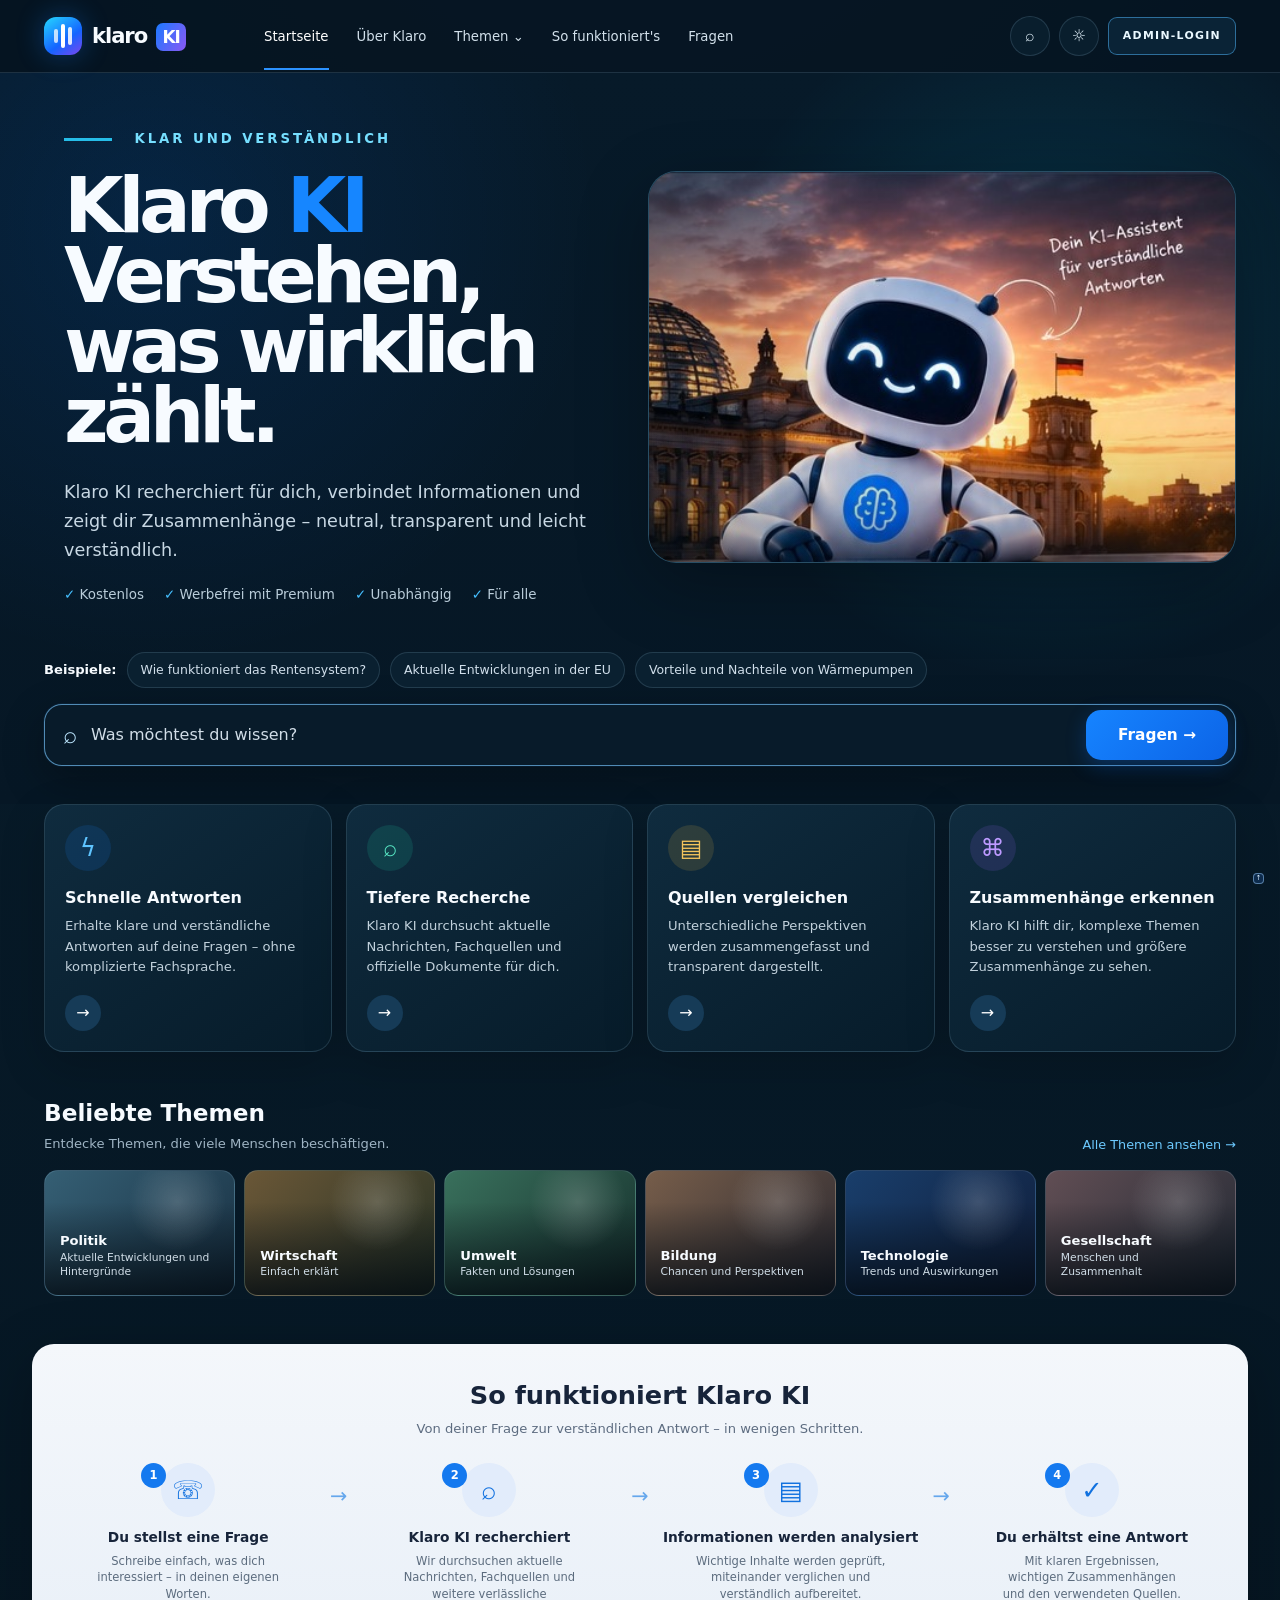
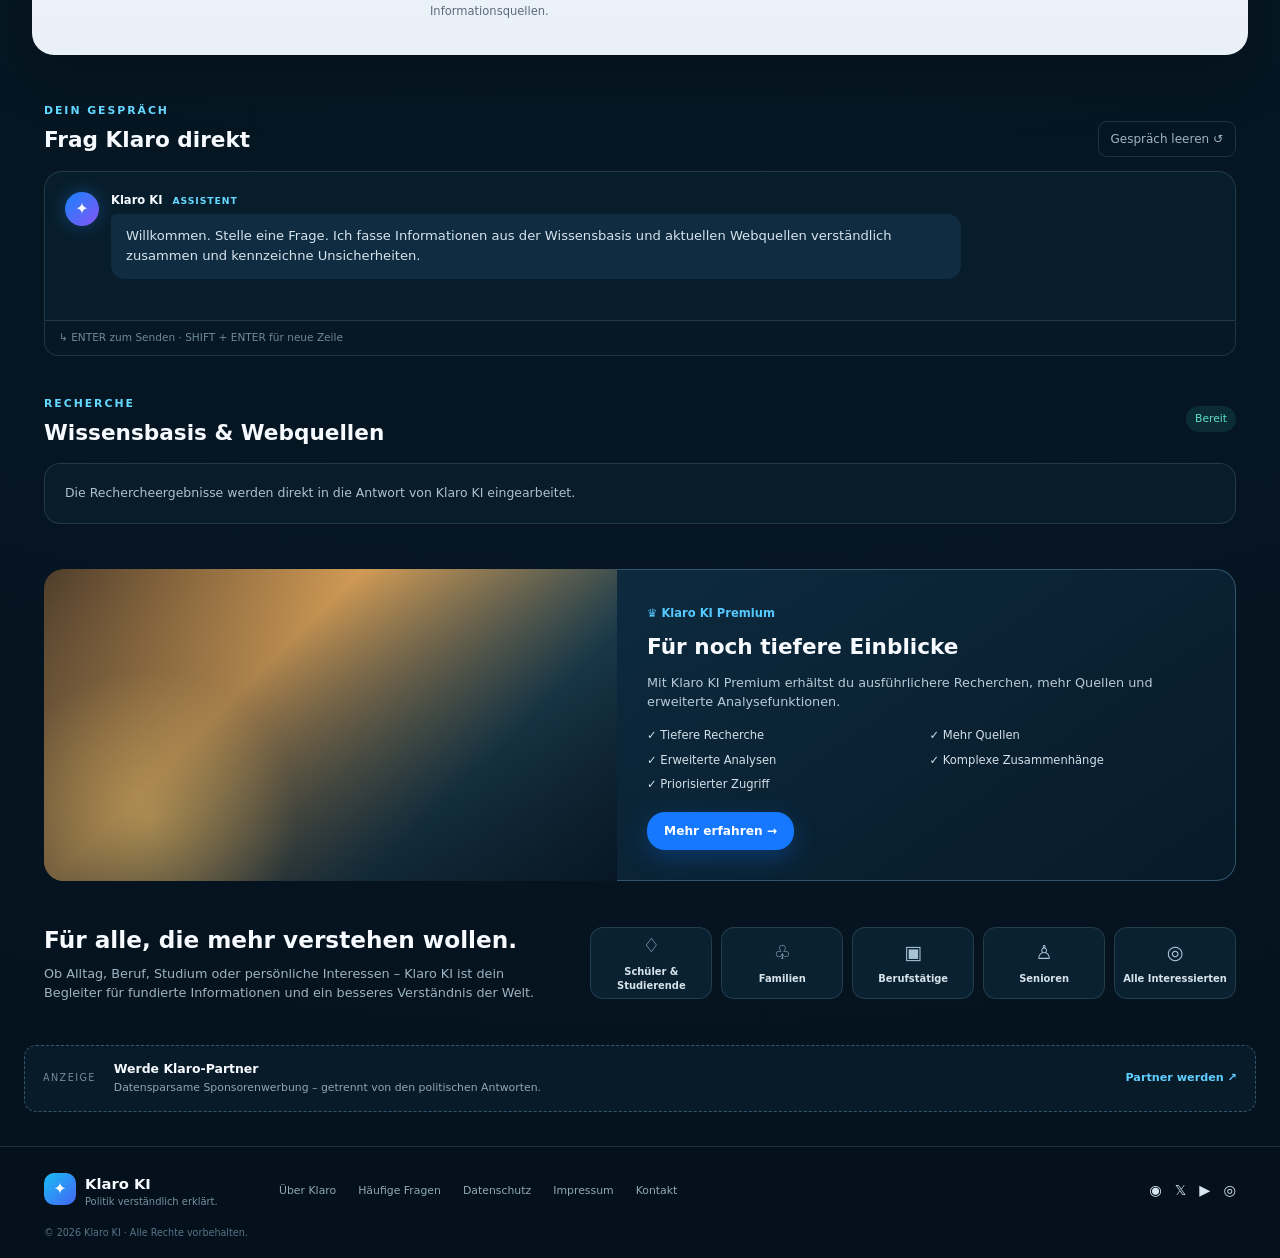
==== commit ee5515dc: "Add files via upload" ====
--- a/index.html
+++ b/index.html
@@ -1,17 +1,17 @@
 <!doctype html>
 <html lang="de">
 <head>
-<meta name="description" content="Klaro KI ist eine reine politische KI für sachliche Einordnung, Möglichkeiten und transparente Wahrscheinlichkeitseinschätzungen.">
+<meta name="description" content="Klaro KI ist eine deutschsprachige KI-Plattform für verständliche Antworten, Recherche, Quellenvergleich und politische Einordnung.">
 <meta name="twitter:card" content="summary_large_image">
-<meta name="twitter:title" content="Klaro KI – Politische Fragen verständlich einordnen">
-<meta name="twitter:description" content="Klaro KI ist eine reine politische KI für sachliche Einordnung, Möglichkeiten und transparente Wahrscheinlichkeitseinschätzungen.">
+<meta name="twitter:title" content="Klaro KI – Antworten, die Zusammenhänge verstehen">
+<meta name="twitter:description" content="Klaro KI hilft dir, Informationen zu recherchieren, Quellen zu vergleichen und komplexe Themen verständlich zu erklären.">
 <meta name="twitter:image" content="https://klaroki3.vercel.app/meta/klaro-ki-x-card.png">
-  <meta charset="utf-8">
-  <meta name="viewport" content="width=device-width, initial-scale=1">
-  <meta name="theme-color" content="#0b4ca8">
-  <title>Klaro KI – Politische Fragen verständlich einordnen</title>
-  <link rel="stylesheet" href="style.css">
-  <!-- InMobi Choice. Consent Manager Tag v3.0 (for TCF 2.3) -->
+<meta charset="utf-8">
+<meta name="viewport" content="width=device-width, initial-scale=1">
+<meta name="theme-color" content="#071827">
+<title>Klaro KI – Antworten, die Zusammenhänge verstehen</title>
+<link rel="stylesheet" href="style.css">
+<!-- InMobi Choice. Consent Manager Tag v3.0 (for TCF 2.3) -->
 <script type="text/javascript" async=true>
 (function() {
   var host = "www.themoneytizer.de";
@@ -19,10 +19,8 @@
   var firstScript = document.getElementsByTagName('script')[0];
   var url = 'https://cmp.inmobi.com'
     .concat('/choice/', '6Fv0cGNfc_bw8', '/', host, '/choice.js?tag_version=V3');
-  var reg = /^(https?:)?\/\/([a-zA-Z0-9.-]+)?(\/.*)?$/;
-  if (!reg.test(url)) {
-    throw new Error('Invalid URL');
-  }
+  var reg = /^(https?:)?\/\/[a-zA-Z0-9.-]+(\/.*)?$/;
+  if (!reg.test(url)) throw new Error('Invalid URL');
   element.async = true;
   element.type = 'text/javascript';
   element.src = url;
@@ -31,7 +29,6 @@
   function stub() {
     var TCF_LOCATOR_NAME = '__tcfapiLocator';
     var queue = [];
-    var cmpFrame;
     function addFrame() {
       var doc = window.document;
       var iframe = doc.createElement('iframe');
@@ -43,22 +40,15 @@
       var args = arguments;
       if (!args.length) return queue;
       if (args[0] === 'setGdprApplies') {
-        if (args.length > 3 && args[2] === 2 && typeof args[3] === 'boolean') {
-          window.__tcfapi.gdprApplies = args[3];
-          queue.push(args);
-        } else {
-          queue.push(args);
-        }
+        queue.push(args);
       } else if (args[0] === 'ping') {
         var retr = { gdprApplies: window.__tcfapi.gdprApplies, cmpLoaded: false, cmpStatus: 'stub', apiVersion: '2.2', tcfPolicyVersion: 4 };
         if (typeof args[2] === 'function') args[2](retr, true);
-      } else {
-        queue.push(args);
-      }
+      } else queue.push(args);
     }
     function postMessageEventHandler(event) {
       var json = typeof event.data === 'string' ? JSON.parse(event.data) : event.data;
-      if (json.__tcfapiCall) {
+      if (json && json.__tcfapiCall) {
         window.__tcfapi(json.__tcfapiCall.command, json.__tcfapiCall.version, function(retValue, success) {
           var returnMsg = { __tcfapiReturn: { returnValue: retValue, success: success, callId: json.__tcfapiCall.callId } };
           event.source.postMessage(typeof event.data === 'string' ? JSON.stringify(returnMsg) : returnMsg, '*');
@@ -74,213 +64,255 @@
 
   function uspStubFunction() {
     var arg = arguments;
-    if (typeof window.__uspapi === 'function') {
-      window.__uspapi.apply(window, arg);
-    } else {
-      window.__uspapi = function() { (window.__uspapi.a = window.__uspapi.a || []).push(arguments); };
-    }
+    if (typeof window.__uspapi === 'function') window.__uspapi.apply(window, arg);
+    else window.__uspapi = function() { (window.__uspapi.a = window.__uspapi.a || []).push(arguments); };
   }
   uspStubFunction();
-
   var __tcfapi = window.__tcfapi;
   window.__tcfapi('init', 2, function() {}, { tag_version: 'V3' });
 })();
 </script>
-<!-- End InMobi Choice. Consent Manager Tag v3.0 (for TCF 2.3) --></head>
+<!-- End InMobi Choice. Consent Manager Tag v3.0 (for TCF 2.3) -->
+
+<style></style>
+
+<style id="klaro-page-entrance">
+#klaroPageContent {
+  animation: klaroPageEntrance 900ms cubic-bezier(.16, 1, .3, 1) both;
+  transform-origin: 50% 50%;
+  will-change: transform, filter;
+}
+@keyframes klaroPageEntrance {
+  0% {
+    opacity: .86;
+    filter: blur(12px);
+    transform: scale(1.075);
+  }
+  55% {
+    opacity: 1;
+    filter: blur(3px);
+    transform: scale(1.025);
+  }
+  100% {
+    opacity: 1;
+    filter: blur(0);
+    transform: scale(1);
+  }
+}
+@media (prefers-reduced-motion: reduce) {
+  #klaroPageContent {
+    animation: none;
+    filter: none;
+    transform: none;
+  }
+}
+</style>
+
+</head>
 <body>
-  <div class="ambient ambient-a"></div><div class="ambient ambient-b"></div>
-  <header class="topbar">
-<a class="klaro-brand" href="index.html" aria-label="Klaro KI – Startseite">
-  <span class="klaro-brand-mark" aria-hidden="true"><span></span><span></span><span></span></span>
-  <span class="klaro-brand-word">klaro<span class="klaro-brand-ai">KI</span></span>
-  <span class="klaro-brand-tag">POLITIK KLARER SEHEN</span>
-</a>
-    <div class="system-online"><i></i><span>SYSTEM ONLINE</span></div><a class="admin-login-button" href="admin.html">LOGIN</a><span class="beta-badge">BETA</span>
+  <div id="klaroPageContent">
+  <header class="site-header">
+    <div class="header-inner">
+      <a class="brand" href="index.html" aria-label="Klaro KI – Startseite">
+        <span class="brand-mark" aria-hidden="true"><span></span><span></span><span></span></span>
+        <span class="brand-name">klaro <b>KI</b></span>
+      </a>
+      <nav class="main-nav" aria-label="Hauptnavigation">
+        <a class="active" href="#start">Startseite</a>
+        <a href="#ueber-klaro">Über Klaro</a>
+        <a href="#themen">Themen <span aria-hidden="true">⌄</span></a>
+        <a href="#so-funktionierts">So funktioniert's</a>
+        <a href="#fragen">Fragen</a>
+      </nav>
+      <div class="header-actions">
+        <button class="icon-button" type="button" aria-label="Suche" title="Suche">⌕</button>
+        <button class="icon-button" type="button" aria-label="Darstellung wechseln" title="Darstellung">☼</button>
+        <a class="admin-login-button" href="admin.html" aria-label="Admin-Bereich öffnen">ADMIN-LOGIN</a>
+      </div>
+    </div>
   </header>
 
-  
-
-
-<div class="app-shell">
-    <aside class="sidebar">
-      <div class="side-caption">POLITIK</div>
-      <button class="nav-button active" data-view="chat"><span>◉</span> KI-Chat <kbd>01</kbd></button>
-      <div class="side-divider"></div>
-      <div class="side-caption">WISSENSBASIS</div>
-      <div class="mini-status"><span class="pulse"></span><div><strong>Programm-Modus</strong><small>Begrenzte lokale Quellen</small></div><b>DE</b></div>
-      <div class="side-footer"><span class="tiny-reactor">✦</span><p>Politische Fragen und Antworten.<br><small>Quellen und Unsicherheit kenntlich machen.</small></p></div>
-    </aside>
-
-    <main class="main-area">
-      <section class="view active" id="chatView">
-        <div class="hero-row">
-          <div class="hero-copy">
-            <div class="eyebrow"><span class="eyebrow-line"></span> POLITIK VERSTÄNDLICH ERKLÄRT</div>
-            <h1>Politik verstehen.<br><span>Klarer einordnen.</span></h1>
-            <p class="lead">Stelle deine Frage. Klaro KI erklärt Zusammenhänge, trennt Positionen von Fakten und benennt offen, was unklar bleibt.</p>
+  <main id="start">
+    <section class="hero">
+      <div class="hero-inner">
+        <div class="hero-copy">
+          <p class="hero-kicker"><span></span> KLAR UND VERSTÄNDLICH</p>
+          <h1>Klaro <em>KI</em><br><strong>Verstehen,<br>was wirklich zählt.</strong></h1>
+          <p class="hero-lead">Klaro KI recherchiert für dich, verbindet Informationen und zeigt dir Zusammenhänge – neutral, transparent und leicht verständlich.</p>
+          <div class="hero-points" aria-label="Vorteile">
+            <span>✓ Kostenlos</span><span>✓ Werbefrei mit Premium</span><span>✓ Unabhängig</span><span>✓ Für alle</span>
           </div>
-          <div class="reactor" aria-label="Klaro KI Systemanimation"><div class="reactor-ring ring-one"></div><div class="reactor-ring ring-two"></div><div class="reactor-core">✦</div><span class="orbit orbit-one"></span><span class="orbit orbit-two"></span></div>
         </div>
-        <section class="klaro-purpose" aria-labelledby="klaro-purpose-title">
-          <div class="purpose-icon" aria-hidden="true">✦</div>
-          <div class="purpose-copy">
-            <p class="purpose-eyebrow">Wofür Klaro da ist</p>
-            <h2 id="klaro-purpose-title">Politische Themen. Verständlich auf den Punkt.</h2>
-            <p>Klaro KI hilft dir, politische Fragen einzuordnen, mögliche Entwicklungen und Handlungsoptionen zu betrachten und – soweit die verfügbaren Informationen es zulassen – Wahrscheinlichkeiten abzuschätzen.</p>
-            <p class="purpose-honesty"><strong>Immer transparent:</strong> Parteiforderungen, überprüfbare Fakten und offene Fragen sollen klar voneinander unterschieden werden. Einschätzungen sind keine Garantien.</p>
-          </div>
-        </section>
-        <div class="quick-grid">
-          <button class="quick-card" data-prompt="Wie kann ich eine politische Frage verständlich und sachlich einordnen?"><span class="quick-icon">☏</span><strong>Stelle deine Fragen</strong><small>Einfach &amp; direkt</small><span class="card-arrow">↗</span></button>
-          <button class="quick-card" data-prompt="Erkläre mir eine politische Position verständlich und ohne Fachjargon. Trenne Forderungen und Fakten."><span class="quick-icon">▤</span><strong>Verständliche Erklärungen</strong><small>Ohne Fachchinesisch</small><span class="card-arrow">↗</span></button>
-          <button class="quick-card" data-prompt="Welche möglichen Entwicklungen und Folgen gibt es bei einer politischen Maßnahme? Bitte benenne Unsicherheiten."><span class="quick-icon">▥</span><strong>Möglichkeiten &amp; Folgen</strong><small>Realistisch eingeordnet</small><span class="card-arrow">↗</span></button>
-          <button class="quick-card" data-prompt="Wie unterscheidet man bei einem politischen Thema belegte Fakten, Parteipositionen und offene Fragen?"><span class="quick-icon">✓</span><strong>Immer ehrlich</strong><small>Unsicherheit offen benennen</small><span class="card-arrow">↗</span></button>
+        <div class="hero-visual" aria-label="Klaro KI Assistent">
+          <img src="media/hero-klaro-berlin-abend.jpg" alt="Klaro KI Assistent vor einer Abendkulisse in Berlin">
         </div>
-        <div class="chat-panel">
-          <div class="panel-top"><div><span class="panel-indicator"></span><strong>Gespräch mit Klaro KI</strong></div><button id="clearChat" class="text-button">Gespräch leeren ↺</button></div>
-          <div id="chatMessages" class="chat-messages" aria-live="polite">
-            <div class="message assistant"><div class="message-avatar">✦</div><div><div class="message-name">Klaro KI <span>ASSISTENT</span></div><div class="message-bubble">Willkommen. Stelle eine politische Frage. Ich fasse Informationen aus der Wissensbasis und aktuellen Webquellen zu einer verständlichen, sachlichen Antwort zusammen und kennzeichne Unsicherheiten.</div></div></div>
-          </div>
-          <form id="chatForm" class="composer"><textarea id="chatInput" rows="1" placeholder="Stelle Klaro KI eine Frage …" aria-label="Frage an Klaro KI" required></textarea><button type="submit" aria-label="Senden">↑</button></form>
-          <div class="composer-bottom"><span>↳ ENTER zum Senden · SHIFT + ENTER für neue Zeile</span><span class="demo-label">KLARO KI · POLITIK <i></i></span></div>
+      </div>
+
+      <div class="question-wrap" id="fragen">
+        <div class="examples">
+          <strong>Beispiele:</strong>
+          <button type="button" data-prompt="Wie funktioniert das Rentensystem?">Wie funktioniert das Rentensystem?</button>
+          <button type="button" data-prompt="Welche aktuellen Entwicklungen gibt es in der EU?">Aktuelle Entwicklungen in der EU</button>
+          <button type="button" data-prompt="Welche Vorteile und Nachteile haben Wärmepumpen?">Vorteile und Nachteile von Wärmepumpen</button>
         </div>
-        <section class="klaro-ad-slot" aria-label="Sponsoring">
-          <div class="ad-label">ANZEIGE</div>
-          <div class="ad-copy">
-            <strong>Werde Klaro-Partner</strong>
-            <span>Datensparsame Sponsorenwerbung – getrennt von den politischen Antworten.</span>
-          </div>
-          <a class="ad-link" href="mailto:partner@klaro-ki.de?subject=Klaro%20KI%20Sponsoring">Partner werden ↗</a>
-        </section>
-        <section class="research-panel" aria-labelledby="research-title">
-          <div class="research-head">
-            <div><span class="eyebrow">RECHERCHE</span><h2 id="research-title">Wissensbasis &amp; Webquellen</h2></div>
-            <span id="researchStatus" class="research-status">Bereit</span>
-          </div>
-          <div id="researchResults" class="research-results">
-            <div class="research-empty">Die Rechercheergebnisse werden direkt in die Antwort von Klaro KI eingearbeitet.</div>
-          </div>
-        </section>
-      </section>
-
-    </main>
+        <form id="chatForm" class="question-box">
+          <span class="question-icon" aria-hidden="true">⌕</span>
+          <textarea id="chatInput" rows="1" placeholder="Was möchtest du wissen?" aria-label="Frage an Klaro KI" required></textarea>
+          <button type="submit">Fragen <span aria-hidden="true">→</span></button>
+        </form>
+      </div>
+    </section>
+
+    <section class="feature-section" id="ueber-klaro" aria-label="Klaro KI Funktionen">
+      <article class="feature-card feature-blue"><div class="feature-icon">ϟ</div><h2>Schnelle Antworten</h2><p>Erhalte klare und verständliche Antworten auf deine Fragen – ohne komplizierte Fachsprache.</p><span class="round-arrow">→</span></article>
+      <article class="feature-card feature-green"><div class="feature-icon">⌕</div><h2>Tiefere Recherche</h2><p>Klaro KI durchsucht aktuelle Nachrichten, Fachquellen und offizielle Dokumente für dich.</p><span class="round-arrow">→</span></article>
+      <article class="feature-card feature-gold"><div class="feature-icon">▤</div><h2>Quellen vergleichen</h2><p>Unterschiedliche Perspektiven werden zusammengefasst und transparent dargestellt.</p><span class="round-arrow">→</span></article>
+      <article class="feature-card feature-violet"><div class="feature-icon">⌘</div><h2>Zusammenhänge erkennen</h2><p>Klaro KI hilft dir, komplexe Themen besser zu verstehen und größere Zusammenhänge zu sehen.</p><span class="round-arrow">→</span></article>
+    </section>
+
+    <section class="topics-section" id="themen">
+      <div class="section-heading"><div><h2>Beliebte Themen</h2><p>Entdecke Themen, die viele Menschen beschäftigen.</p></div><a href="#fragen">Alle Themen ansehen →</a></div>
+      <div class="topic-grid">
+        <a class="topic-card topic-politik" href="#fragen" data-prompt="Erkläre mir die aktuellen politischen Entwicklungen in Deutschland."><span>Politik</span><small>Aktuelle Entwicklungen und Hintergründe</small></a>
+        <a class="topic-card topic-wirtschaft" href="#fragen" data-prompt="Erkläre mir eine aktuelle wirtschaftliche Entwicklung verständlich."><span>Wirtschaft</span><small>Einfach erklärt</small></a>
+        <a class="topic-card topic-umwelt" href="#fragen" data-prompt="Welche wichtigen Entwicklungen gibt es beim Klimaschutz?"><span>Umwelt</span><small>Fakten und Lösungen</small></a>
+        <a class="topic-card topic-bildung" href="#fragen" data-prompt="Welche aktuellen Themen sind für Bildung und Studium wichtig?"><span>Bildung</span><small>Chancen und Perspektiven</small></a>
+        <a class="topic-card topic-tech" href="#fragen" data-prompt="Welche aktuellen Technologietrends sind relevant?"><span>Technologie</span><small>Trends und Auswirkungen</small></a>
+        <a class="topic-card topic-gesellschaft" href="#fragen" data-prompt="Welche gesellschaftlichen Entwicklungen sind aktuell wichtig?"><span>Gesellschaft</span><small>Menschen und Zusammenhalt</small></a>
+      </div>
+    </section>
+
+    <section class="how-section" id="so-funktionierts">
+      <div class="how-heading"><h2>So funktioniert Klaro KI</h2><p>Von deiner Frage zur verständlichen Antwort – in wenigen Schritten.</p></div>
+      <div class="steps">
+        <div class="step"><b>1</b><div class="step-icon">☏</div><h3>Du stellst eine Frage</h3><p>Schreibe einfach, was dich interessiert – in deinen eigenen Worten.</p></div>
+        <div class="step-arrow">→</div>
+        <div class="step"><b>2</b><div class="step-icon">⌕</div><h3>Klaro KI recherchiert</h3><p>Wir durchsuchen aktuelle Nachrichten, Fachquellen und weitere verlässliche Informationsquellen.</p></div>
+        <div class="step-arrow">→</div>
+        <div class="step"><b>3</b><div class="step-icon">▤</div><h3>Informationen werden analysiert</h3><p>Wichtige Inhalte werden geprüft, miteinander verglichen und verständlich aufbereitet.</p></div>
+        <div class="step-arrow">→</div>
+        <div class="step"><b>4</b><div class="step-icon">✓</div><h3>Du erhältst eine Antwort</h3><p>Mit klaren Ergebnissen, wichtigen Zusammenhängen und den verwendeten Quellen.</p></div>
+      </div>
+    </section>
+
+    <section class="workspace-section" aria-label="Klaro KI Gespräch">
+      <div class="workspace-head"><div><span class="eyebrow">DEIN GESPRÄCH</span><h2>Frag Klaro direkt</h2></div><button id="clearChat" class="clear-button" type="button">Gespräch leeren ↺</button></div>
+      <div id="chatMessages" class="chat-messages" aria-live="polite">
+        <div class="message assistant"><div class="message-avatar">✦</div><div><div class="message-name">Klaro KI <span>ASSISTENT</span></div><div class="message-bubble">Willkommen. Stelle eine Frage. Ich fasse Informationen aus der Wissensbasis und aktuellen Webquellen verständlich zusammen und kennzeichne Unsicherheiten.</div></div></div>
+      </div>
+      <div class="workspace-hint">↳ ENTER zum Senden · SHIFT + ENTER für neue Zeile</div>
+    </section>
+
+    <section class="research-panel" aria-labelledby="research-title">
+      <div class="research-head"><div><span class="eyebrow">RECHERCHE</span><h2 id="research-title">Wissensbasis &amp; Webquellen</h2></div><span id="researchStatus" class="research-status">Bereit</span></div>
+      <div id="researchResults" class="research-results"><div class="research-empty">Die Rechercheergebnisse werden direkt in die Antwort von Klaro KI eingearbeitet.</div></div>
+    </section>
+
+    <section class="premium-section" id="premium">
+      <div class="premium-image"></div>
+      <div class="premium-card">
+        <span class="premium-label">♛ Klaro KI Premium</span>
+        <h2>Für noch tiefere Einblicke</h2>
+        <p>Mit Klaro KI Premium erhältst du ausführlichere Recherchen, mehr Quellen und erweiterte Analysefunktionen.</p>
+        <div class="premium-list"><span>✓ Tiefere Recherche</span><span>✓ Mehr Quellen</span><span>✓ Erweiterte Analysen</span><span>✓ Komplexe Zusammenhänge</span><span>✓ Priorisierter Zugriff</span></div>
+        <button type="button" class="premium-cta" id="premiumLearnMore">Mehr erfahren →</button>
+      </div>
+    </section>
+
+    <section class="audience-section">
+      <div><h2>Für alle, die mehr verstehen wollen.</h2><p>Ob Alltag, Beruf, Studium oder persönliche Interessen – Klaro KI ist dein Begleiter für fundierte Informationen und ein besseres Verständnis der Welt.</p></div>
+      <div class="audience-grid"><span>♢<b>Schüler &amp;<br>Studierende</b></span><span>♧<b>Familien</b></span><span>▣<b>Berufstätige</b></span><span>♙<b>Senioren</b></span><span>◎<b>Alle Interessierten</b></span></div>
+    </section>
+
+    <section class="klaro-ad-slot" aria-label="Sponsoring"><div class="ad-label">ANZEIGE</div><div class="ad-copy"><strong>Werde Klaro-Partner</strong><span>Datensparsame Sponsorenwerbung – getrennt von den politischen Antworten.</span></div><a class="ad-link" href="mailto:partner@klaro-ki.de?subject=Klaro%20KI%20Sponsoring">Partner werden ↗</a></section>
+  </main>
+
+  <footer class="site-footer">
+    <div class="footer-inner">
+      <div class="footer-brand"><span class="footer-mark">✦</span><strong>Klaro KI</strong><small>Politik verständlich erklärt.</small></div>
+      <nav aria-label="Footer Navigation"><a href="#ueber-klaro">Über Klaro</a><a href="#fragen">Häufige Fragen</a><button type="button" class="footer-link-button" id="privacyButton">Datenschutz</button><a href="impressum.html">Impressum</a><a href="mailto:partner@klaroki.de?subject=Kontakt%20Klaro%20KI">Kontakt</a></nav>
+      <div class="social-links" aria-label="Social Media"><span>◉</span><span>𝕏</span><span>▶</span><span>◎</span></div>
+    </div>
+    <div class="copyright">© 2026 Klaro KI · Alle Rechte vorbehalten.</div>
+  </footer>
+
   </div>
 
-  
-
-
-<section class="klaro-sources-footer" aria-labelledby="klaro-sources-title">
-  <div class="sources-footer-inner">
-    <div class="sources-footer-heading">
-      <div>
-        <p class="sources-eyebrow">TRANSPARENZ</p>
-        <h2 id="klaro-sources-title">So arbeitet Klaro KI</h2>
-        <p class="sources-description">Klaro verbindet die externe Wissensdatenbank mit aktueller Webrecherche. Gespeichertes Wissen und neue Webinformationen werden gemeinsam ausgewertet und zu einer verständlichen, zusammenhängenden Antwort verarbeitet.</p>
-      </div>
-    </div>
-    <div class="transparency-grid">
-      <div><strong>1 · Frage</strong><span>Die Frage wird eingeordnet und mit passenden Einträgen der Wissensdatenbank abgeglichen.</span></div>
-      <div><strong>2 · Recherche</strong><span>Falls aktuelle Informationen benötigt werden, wird eine Webrecherche ausgelöst.</span></div>
-      <div><strong>3 · Zusammenhänge</strong><span>Mehrere relevante Informationen werden verglichen und zu einer verständlichen Antwort zusammengeführt – nicht als rohe Trefferliste.</span></div>
-      <div><strong>4 · Lernen</strong><span>Neue Informationen werden strukturiert erfasst und können später erneut zur Beantwortung ähnlicher Fragen herangezogen werden.</span></div>
-    </div>
+  <div class="premium-modal" id="premiumModal" aria-hidden="true">
+    <div class="premium-modal-backdrop" data-premium-close></div>
+    <section class="premium-modal-card" role="dialog" aria-modal="true" aria-labelledby="premiumModalTitle">
+      <button type="button" class="premium-modal-close" id="premiumModalClose" aria-label="Fenster schließen">×</button>
+      <span class="premium-label">♛ Klaro KI Premium</span>
+      <h2 id="premiumModalTitle">Für noch tiefere Einblicke.</h2>
+      <p class="premium-modal-intro">Mit Klaro KI Premium erhältst du mehr Tiefe bei Recherche, Quellenvergleich und Analyse.</p>
+      <div class="premium-modal-benefits">
+        <div><span>✓</span><strong>Tiefere Recherche</strong><small>Ausführlichere Recherchen zu deinen Fragen.</small></div>
+        <div><span>✓</span><strong>Mehr Quellen</strong><small>Zusätzliche relevante Informationsquellen.</small></div>
+        <div><span>✓</span><strong>Erweiterte Analysen</strong><small>Mehr Einordnung und detailliertere Auswertung.</small></div>
+        <div><span>✓</span><strong>Komplexe Zusammenhänge</strong><small>Größere Themen verständlich miteinander verbinden.</small></div>
+        <div><span>✓</span><strong>Priorisierter Zugriff</strong><small>Premium-Zugriff auf die erweiterten Funktionen.</small></div>
+      </div>
+      <div class="premium-modal-price"><strong>1,49 €</strong><span>pro Monat</span></div>
+      <button type="button" class="premium-subscribe-button" id="premiumSubscribe">Kostenpflichtig Abonnieren</button>
+      <button type="button" class="premium-decline-button" id="premiumDecline">Nein Danke</button>
+      <p class="premium-modal-note" id="premiumCheckoutStatus" aria-live="polite"></p>
+    </section>
   </div>
-</section>
-<section class="business-plus">
-  <div class="business-plus-head">
-    <span class="business-label">KLARO KI ANGEBOTE</span>
-    <h2>Mehr aus Klaro machen</h2>
-    <p>Für Nutzer, Unternehmen und Organisationen – klar getrennt von der politischen Antwortlogik.</p>
-  </div>
-
-  <div class="business-grid">
-    <article class="business-card">
-      <span class="business-card-tag">NUTZER</span>
-      <h3>Premium-Mitgliedschaft</h3>
-      <p>Werbefrei, ausführlichere Recherche, mehr Quellenvergleich und tiefere Antworten.</p>
-    </article>
-
-    <article class="business-card">
-      <span class="business-card-tag">UNTERNEHMEN</span>
-      <h3>Werbepartner werden</h3>
-      <p>Transparente Partnerflächen für Unternehmen – getrennt von Klaros redaktionellen Antworten.</p>
-      <a href="mailto:dirkpelikan@freenet.de?subject=Werbepartnerschaft%20Klaro%20KI" class="business-small-btn">Partnerschaft anfragen</a>
-    </article>
-
-    <article class="business-card">
-      <span class="business-card-tag">RECHERCHE</span>
-      <h3>Politische Dossiers</h3>
-      <p>Ausführliche Themenaufbereitung mit Quellenvergleich, Zeitlinien und verständlicher Zusammenfassung.</p>
-      <a href="mailto:premium@klaroki.de?subject=Klaro%20KI%20Dossier" class="business-small-btn">Dossier anfragen</a>
-    </article>
-
-    <article class="business-card">
-      <span class="business-card-tag">B2B</span>
-      <h3>Klaro für Organisationen</h3>
-      <p>Individuelle Recherche- und Wissenslösungen für Unternehmen und Bildungseinrichtungen.</p>
-      <a href="mailto:partner@klaroki.de?subject=Klaro%20KI%20B2B" class="business-small-btn">B2B anfragen</a>
-    </article>
-  </div>
-</section>
-
-
+
+  <button type="button" id="klaroTopButton" aria-label="Zum Seitenanfang">↑</button>
   <script src="app.js"></script>
-
-
-
-
-
-
-
-
-
-
-
-
-
-<footer class="klaro-final-footer">
-  <div class="klaro-final-footer-inner">
-    <div class="klaro-footer-brand"><strong>Klaro KI</strong><span>Politik verständlich erklärt.</span></div>
-    <nav aria-label="Rechtliche und geschäftliche Links">
-      <a href="impressum.html">Impressum</a>
-      <button type="button" class="footer-link-button" id="privacyButton">Datenschutz</button>
-      <a href="mailto:partner@klaroki.de?subject=Werbepartnerschaft%20Klaro%20KI">Werbepartnerschaft</a>
-      <a href="mailto:premium@klaroki.de?subject=Klaro%20KI%20Premium">Premium-Mitgliedschaft</a>
-    </nav>
-    <div class="klaro-copyright">© 2026 Klaro KI · Alle Rechte vorbehalten.</div>
-  </div>
-</footer>
-
-
-<style>
-  #klaroTopButton {
-    position: fixed;
-    right: 14px;
-    bottom: 14px;
-    width: 3mm;
-    height: 3mm;
-    min-width: 3mm;
-    min-height: 3mm;
-    padding: 0;
-    border: 1px solid rgba(160, 210, 255, 0.45);
-    border-radius: 3px;
-    background: rgba(20, 60, 110, 0.45);
-    color: rgba(220, 240, 255, 0.8);
-    font-size: 7px;
-    line-height: 1;
-    cursor: pointer;
-    z-index: 9999;
-    display: flex;
-    align-items: center;
-    justify-content: center;
-  }
-</style>
-<button type="button" id="klaroTopButton" aria-label="Zum Seitenanfang">↑</button>
-<script>
-  document.getElementById('klaroTopButton').addEventListener('click', () => {
-    window.scrollTo({ top: 0, behavior: 'smooth' });
-  });
-</script>
-
+  <script>
+    document.getElementById('klaroTopButton').addEventListener('click', () => window.scrollTo({top:0, behavior:'smooth'}));
+    const premiumModal = document.getElementById('premiumModal');
+    const premiumLearnMore = document.getElementById('premiumLearnMore');
+    const premiumModalClose = document.getElementById('premiumModalClose');
+    const premiumDecline = document.getElementById('premiumDecline');
+    const premiumSubscribe = document.getElementById('premiumSubscribe');
+    const premiumCheckoutStatus = document.getElementById('premiumCheckoutStatus');
+
+    function openPremiumModal(){
+      premiumCheckoutStatus.textContent = '';
+      premiumModal.classList.add('is-open');
+      premiumModal.setAttribute('aria-hidden','false');
+      document.body.classList.add('modal-open');
+      premiumModalClose.focus();
+    }
+    function closePremiumModal(){
+      premiumModal.classList.remove('is-open');
+      premiumModal.setAttribute('aria-hidden','true');
+      document.body.classList.remove('modal-open');
+    }
+    premiumLearnMore.addEventListener('click', openPremiumModal);
+    premiumModalClose.addEventListener('click', closePremiumModal);
+    premiumDecline.addEventListener('click', closePremiumModal);
+    premiumModal.addEventListener('click', (event) => {
+      if (event.target.matches('[data-premium-close]')) closePremiumModal();
+    });
+    document.addEventListener('keydown', (event) => {
+      if (event.key === 'Escape' && premiumModal.classList.contains('is-open')) closePremiumModal();
+    });
+
+    premiumSubscribe.addEventListener('click', async () => {
+      premiumSubscribe.disabled = true;
+      premiumCheckoutStatus.textContent = 'Stripe wird geöffnet …';
+      try {
+        const response = await fetch('/api/create-checkout-session', {
+          method: 'POST',
+          headers: {'Content-Type':'application/json'},
+          body: JSON.stringify({})
+        });
+        const data = await response.json().catch(() => ({}));
+        if (!response.ok || !data.url) throw new Error(data.error || 'Stripe-Checkout konnte nicht gestartet werden.');
+        window.location.href = data.url;
+      } catch (error) {
+        premiumCheckoutStatus.textContent = error.message || 'Der Stripe-Checkout konnte nicht gestartet werden.';
+        premiumSubscribe.disabled = false;
+      }
+    });
+    document.querySelectorAll('.topic-card[data-prompt]').forEach(card => card.addEventListener('click', () => {
+      const input = document.getElementById('chatInput');
+      if (input) { input.value = card.dataset.prompt; input.focus(); }
+    }));
+  </script>
 </body>
 </html>
--- a/style.css
+++ b/style.css
@@ -1,441 +1,109 @@
-@import url('https://fonts.googleapis.com/css2?family=DM+Mono:wght@400;500&family=Manrope:wght@400;500;600;700;800&display=swap');
-:root{--bg:#07111e;--panel:#0b1928;--panel2:#0d2031;--line:#1b3a50;--text:#e9f5ff;--muted:#8ba4b8;--cyan:#55b8ff;--blue:#1769d2;--amber:#78c7ff;--font:'Manrope',Arial,sans-serif;--mono:'DM Mono',monospace}
-*{box-sizing:border-box}body{margin:0;min-height:100vh;background:radial-gradient(ellipse at 66% 5%,#12304a 0,transparent 36%),var(--bg);color:var(--text);font-family:var(--font);font-size:14px;overflow-x:hidden}.ambient{position:fixed;pointer-events:none;border-radius:50%;filter:blur(100px);opacity:.12;z-index:-1}.ambient-a{width:300px;height:300px;background:#00d9ff;top:22%;left:30%}.ambient-b{width:250px;height:250px;background:#1269d3;right:4%;bottom:0}.topbar{height:76px;border-bottom:1px solid #1b3548;display:flex;align-items:center;justify-content:space-between;padding:0 34px;background:#06101bd9;backdrop-filter:blur(18px);position:sticky;top:0;z-index:5}.brand{display:flex;align-items:center;gap:12px;color:inherit;text-decoration:none}.brand-icon{width:39px;height:39px;display:grid;place-items:center;color:var(--cyan);font-size:23px;border:1px solid #3a9eb4;border-radius:12px;box-shadow:0 0 22px #38dfff22,inset 0 0 12px #38dfff12}.brand strong{display:block;font-size:16px;letter-spacing:2px}.brand strong span{color:var(--cyan)}.brand small{display:block;color:#668399;font:9px var(--mono);letter-spacing:1.4px;margin-top:3px}.system-online{display:flex;gap:9px;align-items:center;color:#9fc5d4;font:10px var(--mono);letter-spacing:1.2px}.system-online i,.panel-indicator,.demo-label i{width:7px;height:7px;border-radius:50%;background:#4df5b5;box-shadow:0 0 12px #4df5b5;display:inline-block}.back-link{color:#91aabc;text-decoration:none;font-size:12px}.back-link:hover{color:var(--cyan)}.app-shell{display:grid;grid-template-columns:224px minmax(0,1fr);max-width:1600px;margin:auto;min-height:calc(100vh - 76px)}.sidebar{border-right:1px solid #1b3548;padding:28px 16px;display:flex;flex-direction:column;background:#07131fe0}.side-caption{font:10px var(--mono);letter-spacing:1.8px;color:#54748a;padding:0 12px 13px}.nav-button{width:100%;display:flex;align-items:center;gap:12px;padding:13px 12px;background:transparent;border:1px solid transparent;border-radius:9px;color:#8ba5b8;text-align:left;cursor:pointer;font:500 12px var(--font);margin-bottom:5px}.nav-button>span{font-size:18px;color:#7295aa;width:20px}.nav-button kbd{margin-left:auto;font:10px var(--mono);color:#4f7188}.nav-button:hover,.nav-button.active{background:linear-gradient(100deg,#15344a,#10273a);border-color:#26526a;color:#eafaff}.nav-button.active>span{color:var(--cyan)}.side-divider{height:1px;background:#193449;margin:22px 7px}.mini-status{display:flex;align-items:center;gap:9px;padding:12px;background:#0a1a28;border:1px solid #1b3a4d;border-radius:10px}.pulse{width:7px;height:7px;background:#54f5b6;border-radius:50%;box-shadow:0 0 10px #54f5b6}.mini-status strong,.mini-status small{display:block}.mini-status strong{font-size:11px}.mini-status small{font-size:9px;color:#7895a8;margin-top:4px}.mini-status b{font:9px var(--mono);color:#62e9bd;margin-left:auto}.side-footer{margin-top:auto;padding:16px 9px 0;border-top:1px solid #183246;display:flex;gap:11px;align-items:flex-start}.tiny-reactor{display:grid;place-items:center;width:28px;height:28px;border:1px solid #3c8fa5;border-radius:50%;color:var(--cyan);box-shadow:0 0 12px #2ddfff20}.side-footer p{font-size:10px;line-height:1.7;color:#aac0ce;margin:0}.side-footer small{color:#67869b}.main-area{padding:38px clamp(22px,4vw,62px) 30px;min-width:0}.view{display:none;max-width:1180px;margin:0 auto}.view.active{display:block}.hero-row{display:flex;align-items:center;justify-content:space-between;gap:24px}.eyebrow{font:10px var(--mono);letter-spacing:1.7px;color:#76a3bc;display:flex;align-items:center;gap:9px}.eyebrow-line{width:23px;height:1px;background:var(--cyan);box-shadow:0 0 8px var(--cyan)}h1{font-size:clamp(30px,4vw,45px);letter-spacing:-1.8px;line-height:1.17;margin:17px 0 11px;font-weight:700}h1 span{color:var(--cyan)}.lead{font-size:13px;color:#91aabd;line-height:1.7;margin:0}.reactor{width:132px;height:132px;position:relative;display:grid;place-items:center;flex-shrink:0;margin-right:7%}.reactor-ring{position:absolute;border-radius:50%;border:1px solid #42dfff77;inset:7px;box-shadow:0 0 28px #31dfff13,inset 0 0 24px #31dfff0a}.ring-one{border-style:dashed;animation:spin 24s linear infinite}.ring-two{inset:20px;border-color:#58a9ff77;animation:spin 16s linear infinite reverse}.reactor-core{width:48px;height:48px;border-radius:50%;display:grid;place-items:center;background:radial-gradient(circle,#c5f9ff 0,#39d9f8 20%,#146b9c 58%,#09253d 72%);color:#eaffff;font-weight:800;font-size:22px;box-shadow:0 0 20px #41e4ffb0,0 0 55px #30b8ff44}.orbit{position:absolute;width:5px;height:5px;background:var(--amber);border-radius:50%;box-shadow:0 0 10px var(--amber)}.orbit-one{top:13px;right:24px}.orbit-two{bottom:13px;left:20px;background:var(--cyan);box-shadow:0 0 10px var(--cyan)}@keyframes spin{to{transform:rotate(360deg)}}.quick-grid{display:grid;grid-template-columns:repeat(3,minmax(0,1fr));gap:12px;margin:31px 0 22px}.quick-card{position:relative;text-align:left;min-height:113px;padding:16px;background:linear-gradient(135deg,#0e2334,#0a1927);border:1px solid #1b3d52;border-radius:12px;color:var(--text);cursor:pointer;transition:.18s}.quick-card:hover{border-color:#46cce9;transform:translateY(-2px);box-shadow:0 9px 30px #00cfff0b}.quick-icon{display:grid;place-items:center;width:27px;height:27px;border-radius:7px;background:#12364a;color:var(--cyan);font-size:17px;margin-bottom:12px}.quick-card strong,.quick-card small{display:block}.quick-card strong{font-size:12px}.quick-card small{color:#7896a9;font-size:10px;margin-top:5px}.card-arrow{position:absolute;right:14px;top:14px;color:#54768b}.chat-panel,.image-preview-panel,.controls-panel{background:#0a1927d9;border:1px solid #1c3d52;border-radius:13px;overflow:hidden;box-shadow:0 15px 50px #00000018}.panel-top{height:53px;display:flex;align-items:center;justify-content:space-between;padding:0 17px;border-bottom:1px solid #19374b;background:#0c1e2d}.panel-top>div{display:flex;align-items:center;gap:9px}.panel-top strong{font-size:11px;letter-spacing:.2px}.tiny-label{font:9px var(--mono);letter-spacing:1px;color:#5e849c}.text-button{background:transparent;border:0;color:#7da0b5;font:10px var(--mono);cursor:pointer}.text-button:hover{color:var(--cyan)}.chat-messages{min-height:188px;max-height:340px;overflow:auto;padding:20px;display:flex;flex-direction:column;gap:18px}.message{display:flex;gap:11px;align-items:flex-start;max-width:92%}.message.user{align-self:flex-end;flex-direction:row-reverse}.message-avatar{width:30px;height:30px;display:grid;place-items:center;flex-shrink:0;border:1px solid #28738a;border-radius:9px;color:var(--cyan);background:#0e2b3c}.message.user .message-avatar{border-color:#73552e;color:var(--amber);background:#2b2115;font-size:10px}.message-name{font:9px var(--mono);letter-spacing:1px;color:#7da3b9;margin:1px 0 7px}.message-name span{margin-left:7px;color:#47687e}.message-bubble{background:#102638;border:1px solid #1b3e54;border-radius:2px 10px 10px 10px;padding:12px 14px;color:#d0e1ec;line-height:1.7;font-size:12px;white-space:pre-wrap;overflow-wrap:anywhere}.message.user .message-bubble{background:#142d3d;border-color:#28536a;border-radius:10px 2px 10px 10px}.composer{display:flex;align-items:flex-end;gap:12px;margin:0 16px;padding:9px 10px 9px 15px;border:1px solid #28536b;border-radius:11px;background:#06121e}.composer:focus-within{border-color:#44d7f0;box-shadow:0 0 0 3px #32d8f00d}.composer textarea{resize:vertical;max-height:130px;min-height:31px;flex:1;background:transparent;border:0;outline:0;color:#e8f8ff;font:12px/1.7 var(--font);padding:5px 0}.composer textarea::placeholder{color:#58758a}.composer button{width:34px;height:34px;flex-shrink:0;border:1px solid #4be1f4;border-radius:8px;background:linear-gradient(135deg,#51eaff,#2b9fc9);color:#061522;font-size:22px;font-weight:700;cursor:pointer;box-shadow:0 0 15px #30dfff25}.composer-bottom{display:flex;justify-content:space-between;gap:10px;padding:11px 19px 14px;color:#55768b;font:9px var(--mono);letter-spacing:.2px}.demo-label{display:flex;align-items:center;gap:6px}.demo-label i{width:5px;height:5px}.fineprint{font-size:10px;line-height:1.6;color:#607f93;margin:15px 2px 0}.image-layout{display:grid;grid-template-columns:minmax(0,1.4fr) minmax(280px,.9fr);gap:16px;margin-top:28px}.preview-stage{min-height:390px;padding:20px;display:grid;place-items:center;background-color:#081521;background-image:linear-gradient(#19324744 1px,transparent 1px),linear-gradient(90deg,#19324744 1px,transparent 1px);background-size:25px 25px}.empty-preview{text-align:center;display:flex;flex-direction:column;align-items:center}.upload-symbol{width:57px;height:57px;display:grid;place-items:center;border:1px dashed #4a829b;border-radius:17px;color:var(--cyan);font-size:28px;margin-bottom:18px;background:#102638}.empty-preview strong{font-size:13px}.empty-preview p{font-size:11px;color:#7897ab;margin:8px 0 17px}.empty-preview small{font:9px var(--mono);color:#55768a;margin-top:12px;letter-spacing:1.2px}.preview-stage canvas{display:block;max-width:100%;max-height:500px;width:auto;height:auto;box-shadow:0 10px 40px #0008}.hidden{display:none!important}.preview-footer{display:flex;justify-content:space-between;align-items:center;gap:8px;padding:13px 16px;border-top:1px solid #19374b;color:#65879c;font:9px var(--mono)}.controls-panel{padding-bottom:14px}.upload-row{margin:15px 15px 19px;padding:12px;display:flex;align-items:center;gap:10px;border:1px dashed #2c5369;border-radius:9px;background:#0c2030;cursor:pointer}.upload-row>span:first-child{font-size:20px;color:var(--cyan)}.upload-row strong,.upload-row small{display:block}.upload-row strong{font-size:11px}.upload-row small{font-size:9px;color:#7594a9;margin-top:4px}.upload-row b{margin-left:auto;color:var(--cyan);font-size:18px}.control-group{padding:0 17px;margin:17px 0}.control-label{display:flex;justify-content:space-between;align-items:center;margin-bottom:10px;font-size:11px;color:#c3d7e4}.control-label output{font:10px var(--mono);color:var(--cyan)}input[type=range]{width:100%;accent-color:var(--cyan);cursor:pointer;height:4px}.filter-buttons{display:grid;grid-template-columns:repeat(3,1fr);gap:7px;padding:3px 15px 16px}.filter-button{border:1px solid #24465b;border-radius:7px;padding:9px 5px;background:#0c2030;color:#91aabd;font:10px var(--mono);cursor:pointer}.filter-button.active,.filter-button:hover{border-color:#3fcde7;color:var(--cyan);background:#103146}.edit-actions{display:flex;gap:8px;padding:0 15px}.primary-button,.secondary-button{display:inline-flex;align-items:center;justify-content:center;gap:6px;min-height:37px;padding:0 13px;border-radius:7px;font:600 10px var(--font);text-decoration:none;cursor:pointer}.primary-button{background:linear-gradient(120deg,#59e8f8,#45b8e5);border:1px solid #64eafa;color:#041522}.primary-button:hover{filter:brightness(1.07)}.primary-button:disabled{opacity:.4;cursor:not-allowed}.secondary-button{background:#102638;border:1px solid #2a4b5e;color:#9bb5c6}.edit-actions .primary-button{flex:1}.privacy-note{font-size:9px;line-height:1.6;color:#5d8295;padding:0 16px;margin:13px 0 0}.footer-link-button{background:none;border:0;padding:0;color:#8ba5b8;font:inherit;cursor:pointer}.footer-link-button:hover{color:var(--cyan)}
-.nav-button:focus-visible,.quick-card:focus-visible,.primary-button:focus-visible,.secondary-button:focus-visible,.filter-button:focus-visible{outline:2px solid var(--cyan);outline-offset:3px}
-@media(max-width:850px){.app-shell{grid-template-columns:68px minmax(0,1fr)}.sidebar{padding:24px 9px}.side-caption,.nav-button kbd,.mini-status>div,.mini-status b,.side-footer p{display:none}.nav-button{justify-content:center;padding:13px 5px;font-size:0}.nav-button>span{font-size:20px}.mini-status{justify-content:center;padding:12px 5px}.side-footer{justify-content:center}.tiny-reactor{flex-shrink:0}.main-area{padding:28px 22px}.image-layout{grid-template-columns:1fr}.preview-stage{min-height:280px}.controls-panel{max-width:none}}
-@media(max-width:560px){.topbar{height:65px;padding:0 15px}.system-online{display:none}.brand small{font-size:7px}.app-shell{min-height:calc(100vh - 65px)}.main-area{padding:25px 14px}.hero-row{align-items:flex-start}.reactor{width:75px;height:75px;margin:0 0 0 3px}.reactor-core{width:31px;height:31px;font-size:16px}.ring-one{inset:3px}.ring-two{inset:12px}.quick-grid{grid-template-columns:1fr;gap:8px;margin:22px 0 16px}.quick-card{min-height:82px;padding:13px 13px 13px 53px}.quick-icon{position:absolute;left:13px;top:14px}.quick-card strong{padding-top:2px}.image-layout{margin-top:20px}.preview-stage{min-height:230px;padding:12px}.composer-bottom{font-size:8px}.back-link{font-size:10px}h1{font-size:30px}}
+:root{
+  --bg:#061522;--bg2:#091e2d;--card:#0b2233;--card2:#102b3f;--text:#f7fbff;--muted:#b6c8d7;
+  --blue:#1678ff;--cyan:#34d9e7;--green:#39d6ad;--gold:#f1b63d;--violet:#9a6cff;--line:rgba(161,203,230,.16);
+  --max:1240px;--shadow:0 22px 70px rgba(0,0,0,.28);font-family:Inter,ui-sans-serif,system-ui,-apple-system,BlinkMacSystemFont,"Segoe UI",sans-serif;
+}
+*{box-sizing:border-box}html{scroll-behavior:smooth}body{margin:0;background:radial-gradient(circle at 50% -10%,#16364b 0,#071a28 35%,#04121d 100%);color:var(--text);font-family:var(--font,Inter,system-ui,sans-serif);line-height:1.5}a{text-decoration:none;color:inherit}button,textarea{font:inherit}button{cursor:pointer}button:focus-visible,a:focus-visible,textarea:focus-visible{outline:2px solid #68e5ff;outline-offset:3px}
+.site-header{position:sticky;top:0;z-index:100;background:rgba(5,19,31,.88);backdrop-filter:blur(18px);border-bottom:1px solid var(--line)}.header-inner{max-width:var(--max);margin:auto;min-height:72px;padding:0 24px;display:flex;align-items:center;gap:30px}.brand{display:flex;align-items:center;gap:10px;min-width:190px}.brand-mark{width:38px;height:38px;border-radius:12px;display:flex;align-items:center;justify-content:center;gap:3px;background:linear-gradient(145deg,#25d8ff,#1564ff 60%,#7c46ef);box-shadow:0 0 28px #147dff55}.brand-mark span{width:4px;background:white;border-radius:99px}.brand-mark span:nth-child(1){height:14px;opacity:.75}.brand-mark span:nth-child(2){height:24px}.brand-mark span:nth-child(3){height:18px;opacity:.85}.brand-name{font-size:1.32rem;font-weight:850;letter-spacing:-.05em}.brand-name b{font-size:.8em;margin-left:3px;padding:4px 6px;border-radius:7px;background:linear-gradient(120deg,#1b79ff,#8b58f4);color:white}
+.main-nav{display:flex;align-items:center;gap:28px;flex:1}.main-nav a{font-size:.83rem;color:#d2e0eb;padding:25px 0 21px;border-bottom:2px solid transparent;white-space:nowrap}.main-nav a:hover,.main-nav a.active{color:#fff;border-color:#2c92ff}.header-actions{display:flex;align-items:center;gap:9px}.icon-button{width:40px;height:40px;border-radius:50%;border:1px solid var(--line);background:#091e2d;color:#dbeaf4}.premium-button{padding:10px 18px;border-radius:22px;background:linear-gradient(135deg,#1786ff,#1761db);box-shadow:0 8px 28px #0d70ff55;font-size:.83rem;font-weight:750;white-space:nowrap}.admin-login-button{padding:10px 14px;border-radius:9px;border:1px solid rgba(80,186,255,.5);background:rgba(12,38,58,.9);color:#eaf8ff;font-size:.68rem;font-weight:800;letter-spacing:.12em;white-space:nowrap}.admin-login-button:hover{background:#123b58;border-color:#57c9ff}
+.hero{position:relative;overflow:hidden;background:linear-gradient(180deg,#071a29,#061725)}.hero:before{content:"";position:absolute;inset:0;background:radial-gradient(circle at 82% 36%,rgba(0,207,255,.15),transparent 30%),radial-gradient(circle at 12% 20%,rgba(0,115,255,.12),transparent 35%);pointer-events:none}.hero-inner{max-width:var(--max);min-height:470px;margin:auto;padding:56px 24px 34px;display:grid;grid-template-columns:1fr 1.02fr;align-items:center;gap:28px}.hero-copy{position:relative;z-index:2;padding-left:20px}.hero-kicker{margin:0 0 22px;color:#76dfff;font-size:.83rem;font-weight:800;letter-spacing:.22em}.hero-kicker span{display:inline-block;width:48px;height:3px;margin-right:15px;vertical-align:middle;background:#26bde8}.hero h1{margin:0;font-size:clamp(3.1rem,6vw,5.7rem);line-height:.91;letter-spacing:-.07em}.hero h1 em{font-style:normal;color:#1686ff}.hero h1 strong{font-weight:850}.hero-lead{max-width:620px;margin:28px 0 20px;font-size:1.1rem;color:#c8d8e4;line-height:1.65}.hero-points{display:flex;flex-wrap:wrap;gap:12px 20px;color:#b9ccd9;font-size:.84rem}.hero-points span:first-letter{color:#45bfff}.hero-visual{position:relative;min-height:390px;border-radius:28px;overflow:hidden;box-shadow:var(--shadow);border:1px solid rgba(125,210,255,.22);background:#10293a}.hero-visual:after{content:"";position:absolute;inset:0;background:linear-gradient(90deg,rgba(6,21,32,.2),transparent 45%),linear-gradient(0deg,rgba(4,16,25,.2),transparent 35%)}.hero-visual img{width:100%;height:100%;min-height:390px;display:block;object-fit:cover;object-position:center}.question-wrap{max-width:var(--max);margin:-2px auto 0;padding:0 24px 38px;position:relative;z-index:5}.question-box{height:62px;border:1px solid rgba(120,200,255,.65);border-radius:18px;background:rgba(9,28,43,.94);box-shadow:0 14px 42px rgba(0,0,0,.3),0 0 0 1px rgba(50,150,255,.08);display:flex;align-items:center;padding:6px 7px 6px 18px}.question-icon{font-size:1.5rem;color:#bde7ff}.question-box textarea{resize:none;flex:1;border:0;outline:0;background:transparent;color:white;padding:0 14px;font-size:1rem;min-height:38px;line-height:38px}.question-box textarea::placeholder{color:#d1dde7}.question-box button{height:50px;padding:0 32px;border:0;border-radius:15px;background:linear-gradient(135deg,#1684ff,#0c64e7);color:#fff;font-weight:800;font-size:.96rem;box-shadow:0 6px 20px #0b72ff44}.examples{display:flex;align-items:center;gap:10px;flex-wrap:wrap;margin-top:14px}.examples strong{font-size:.82rem}.examples button{border:1px solid var(--line);background:#0a2030;color:#d1dfeb;padding:8px 13px;border-radius:18px;font-size:.78rem}.examples button:hover{border-color:#2b83c4;background:#0d2b40}
+.feature-section{max-width:var(--max);margin:0 auto;padding:0 24px 44px;display:grid;grid-template-columns:repeat(4,1fr);gap:14px}.feature-card{position:relative;min-height:214px;padding:20px;border-radius:20px;border:1px solid var(--line);background:linear-gradient(145deg,rgba(16,45,64,.94),rgba(7,28,42,.94));box-shadow:0 15px 45px rgba(0,0,0,.18);display:flex;flex-direction:column}.feature-card p{flex:1}.feature-icon{width:46px;height:46px;display:grid;place-items:center;border-radius:50%;font-size:1.5rem;margin-bottom:15px}.feature-blue .feature-icon{background:#167dff22;color:#5fc4ff}.feature-green .feature-icon{background:#20d7aa22;color:#58e7c5}.feature-gold .feature-icon{background:#f2b83b22;color:#f3c45d}.feature-violet .feature-icon{background:#9c65ff22;color:#bd9aff}.feature-card h2{margin:0 0 6px;font-size:1rem}.feature-card p{margin:0;color:#c1d1dc;font-size:.82rem;line-height:1.55}.round-arrow{position:static;flex:0 0 36px;width:36px;height:36px;margin-top:18px;display:grid;place-items:center;align-self:flex-start;border-radius:50%;background:#163b57;color:#fff;line-height:1;z-index:1}.feature-card:hover{transform:translateY(-3px);border-color:#2c6689;transition:.2s ease}
+.topics-section,.workspace-section,.research-panel,.audience-section,.klaro-ad-slot{max-width:var(--max);margin:0 auto}.topics-section{padding:0 24px 48px}.section-heading{display:flex;justify-content:space-between;align-items:end;margin-bottom:16px}.section-heading h2{margin:0;font-size:1.45rem}.section-heading p{margin:3px 0 0;color:#9fb4c4;font-size:.82rem}.section-heading a{color:#6dcaff;font-size:.8rem}.topic-grid{display:grid;grid-template-columns:repeat(6,1fr);gap:9px}.topic-card{min-height:126px;padding:15px;display:flex;flex-direction:column;justify-content:end;border-radius:14px;overflow:hidden;position:relative;background:linear-gradient(145deg,#214e65,#0a2333);border:1px solid var(--line)}.topic-card:before{content:"";position:absolute;inset:0;background:radial-gradient(circle at 70% 25%,rgba(255,255,255,.18),transparent 30%),linear-gradient(180deg,transparent 25%,rgba(2,10,17,.78) 100%)}.topic-card span,.topic-card small{position:relative;z-index:1}.topic-card span{font-weight:800;font-size:.82rem}.topic-card small{color:#d1dee8;font-size:.67rem;line-height:1.35}.topic-politik{background:linear-gradient(135deg,#355f74,#182f41)}.topic-wirtschaft{background:linear-gradient(135deg,#6a5737,#253124)}.topic-umwelt{background:linear-gradient(135deg,#39705c,#152e2b)}.topic-bildung{background:linear-gradient(135deg,#765d4a,#2a2830)}.topic-tech{background:linear-gradient(135deg,#193e6b,#101d39)}.topic-gesellschaft{background:linear-gradient(135deg,#614e54,#202833)}
+.how-section{max-width:calc(var(--max) - 24px);margin:0 auto 42px;padding:32px 28px 36px;border-radius:22px;background:linear-gradient(180deg,#f4f7fb,#e9f0f8);color:#17243a;box-shadow:0 18px 60px rgba(0,0,0,.25)}.how-heading{text-align:center}.how-heading h2{margin:0;font-size:1.6rem}.how-heading p{margin:5px 0 24px;color:#5d6c80;font-size:.82rem}.steps{display:grid;grid-template-columns:1fr 35px 1fr 35px 1fr 35px 1fr;align-items:start;gap:5px}.step{text-align:center;position:relative}.step>b{position:absolute;left:calc(50% - 47px);top:0;width:25px;height:25px;display:grid;place-items:center;border-radius:50%;background:#1479ef;color:white;font-size:.72rem;z-index:2}.step-icon{width:54px;height:54px;margin:0 auto 10px;border-radius:50%;display:grid;place-items:center;background:#e2ecfb;color:#1171df;font-size:1.6rem}.step h3{margin:0 0 5px;font-size:.86rem}.step p{margin:0 auto;color:#5c6c7e;font-size:.72rem;line-height:1.45;max-width:190px}.step-arrow{text-align:center;color:#65a7ec;font-size:1.3rem;padding-top:18px}
+.workspace-section{padding:0 24px 34px}.workspace-head,.research-head{display:flex;justify-content:space-between;align-items:end;gap:20px;margin-bottom:14px}.eyebrow{color:#64d8ff;font-size:.68rem;font-weight:800;letter-spacing:.18em}.workspace-head h2,.research-head h2{margin:3px 0 0;font-size:1.35rem}.clear-button{background:transparent;border:1px solid var(--line);color:#9eb4c4;border-radius:9px;padding:8px 12px;font-size:.75rem}.chat-messages{min-height:150px;max-height:470px;overflow:auto;padding:20px;border:1px solid var(--line);border-radius:18px 18px 0 0;background:#081d2b}.message{display:flex;gap:12px;align-items:flex-start;margin-bottom:14px}.message-avatar{width:34px;height:34px;flex:0 0 34px;border-radius:50%;display:grid;place-items:center;background:linear-gradient(135deg,#1684ff,#8554f3);box-shadow:0 0 18px #258dff55}.message-name{font-size:.72rem;font-weight:800;margin-bottom:5px}.message-name span{margin-left:6px;color:#65d8ff;font-size:.58rem;letter-spacing:.1em}.message-bubble{max-width:850px;padding:12px 15px;border-radius:5px 14px 14px 14px;background:#102c40;color:#d5e3ed;font-size:.82rem;line-height:1.55}.workspace-hint{padding:9px 14px;border:1px solid var(--line);border-top:0;border-radius:0 0 14px 14px;color:#6e899b;font-size:.66rem;background:#061824}.composer{display:flex;gap:8px;margin-top:-1px}.composer textarea{position:absolute;left:-9999px;width:1px;height:1px}.research-panel{padding:0 24px 45px}.research-head{align-items:center}.research-status{padding:5px 9px;border-radius:20px;background:#0b2c35;color:#61e0c3;font-size:.67rem}.research-results{border:1px solid var(--line);border-radius:16px;padding:20px;background:#081c2a;color:#afc1ce}.research-empty{font-size:.78rem}
+.premium-section{max-width:var(--max);margin:0 auto 42px;padding:0 24px;display:grid;grid-template-columns:1fr 1.08fr;min-height:280px}.premium-image{border-radius:20px 0 0 20px;background:linear-gradient(135deg,#4e3d2b,#d29b55 36%,#1b3d4d 72%,#091827);position:relative;overflow:hidden}.premium-image:before{content:"";position:absolute;inset:0;background:radial-gradient(circle at 18% 80%,#ffcf6c66,transparent 28%),linear-gradient(180deg,transparent,#07152288)}.premium-card{border:1px solid #31566c;border-left:0;border-radius:0 20px 20px 0;background:linear-gradient(145deg,#0d2a3e,#071a29);padding:30px}.premium-label{color:#55c9ff;font-size:.72rem;font-weight:800}.premium-card h2{margin:7px 0 10px;font-size:1.35rem}.premium-card p{margin:0 0 16px;color:#b7c9d6;font-size:.8rem}.premium-list{display:grid;grid-template-columns:1fr 1fr;gap:7px;color:#d3e0e9;font-size:.72rem}.premium-list span: first-letter{color:#59c8ff}.premium-cta{display:inline-block;margin-top:19px;padding:10px 17px;border-radius:18px;background:#1678ff;color:#fff;font-weight:800;font-size:.76rem;box-shadow:0 8px 24px #1678ff44}
+.audience-section{padding:0 24px 42px;display:grid;grid-template-columns:1fr 1.25fr;gap:30px;align-items:center}.audience-section h2{margin:0 0 6px;font-size:1.45rem}.audience-section p{margin:0;color:#9eb3c1;font-size:.8rem;max-width:570px}.audience-grid{display:grid;grid-template-columns:repeat(5,1fr);gap:9px}.audience-grid span{min-height:72px;display:flex;flex-direction:column;align-items:center;justify-content:center;text-align:center;gap:4px;border:1px solid var(--line);border-radius:13px;background:#0a2131;color:#a8c4d7;font-size:1.2rem}.audience-grid b{font-size:.62rem;color:#d6e3eb}.klaro-ad-slot{margin:0 24px 34px;padding:14px 18px;border:1px dashed #33576d;border-radius:12px;background:#081b29;display:flex;align-items:center;gap:18px}.ad-label{font-size:.6rem;letter-spacing:.15em;color:#6f8b9c}.ad-copy{display:flex;flex-direction:column;gap:2px;flex:1}.ad-copy strong{font-size:.78rem}.ad-copy span{font-size:.68rem;color:#8ea7b7}.ad-link{font-size:.7rem;color:#61cfff;font-weight:800}.site-footer{border-top:1px solid var(--line);background:#04111c}.footer-inner{max-width:var(--max);margin:auto;padding:26px 24px 16px;display:flex;align-items:center;gap:35px}.footer-brand{display:grid;grid-template-columns:32px auto;grid-template-rows:auto auto;column-gap:9px;min-width:200px}.footer-mark{grid-row:1/3;width:32px;height:32px;border-radius:10px;display:grid;place-items:center;background:linear-gradient(135deg,#18bdf5,#4565f4);font-size:1rem}.footer-brand strong{font-size:.92rem}.footer-brand small{color:#7892a3;font-size:.62rem}.footer-inner nav{display:flex;gap:22px;flex:1;flex-wrap:wrap}.footer-inner nav a,.footer-link-button{border:0;background:none;color:#91a8b8;font-size:.68rem;padding:0}.footer-inner nav a:hover,.footer-link-button:hover{color:#fff}.social-links{display:flex;gap:13px;color:#d6e6ef}.social-links span{font-size:.9rem}.copyright{max-width:var(--max);margin:auto;padding:0 24px 18px;color:#597487;font-size:.6rem}
+#klaroTopButton{position:fixed;right:16px;bottom:16px;width:3mm;height:3mm;min-width:3mm;min-height:3mm;padding:0;border:1px solid rgba(160,210,255,.5);border-radius:4px;background:rgba(20,60,110,.55);color:#dcefff;font-size:7px;line-height:1;cursor:pointer;z-index:9999;display:flex;align-items:center;justify-content:center}
+@media(max-width:1100px){.main-nav{gap:16px}.header-inner{gap:18px}.topic-grid{grid-template-columns:repeat(3,1fr)}.feature-section{grid-template-columns:repeat(2,1fr)}.hero-inner{grid-template-columns:1fr .9fr}.audience-section{grid-template-columns:1fr}.audience-grid{max-width:760px}}
+@media(max-width:820px){.header-inner{min-height:64px;padding:0 15px}.brand{min-width:0}.brand-name{font-size:1.1rem}.main-nav{display:none}.header-actions{margin-left:auto}.premium-button span{display:none}.admin-login-button{padding:9px 10px;font-size:.6rem}.hero-inner{grid-template-columns:1fr;padding:40px 20px 25px}.hero-copy{padding-left:0}.hero h1{font-size:clamp(3rem,12vw,4.8rem)}.hero-visual{min-height:290px}.hero-visual img{min-height:290px}.question-wrap{padding:0 20px 30px}.steps{grid-template-columns:1fr 1fr;gap:22px}.step-arrow{display:none}.premium-section{grid-template-columns:1fr}.premium-image{min-height:180px;border-radius:20px 20px 0 0}.premium-card{border-left:1px solid #31566c;border-radius:0 0 20px 20px}.audience-grid{grid-template-columns:repeat(3,1fr)}.footer-inner{flex-wrap:wrap}.social-links{margin-left:auto}}
+@media(max-width:560px){.header-actions .icon-button{display:none}.brand-mark{width:34px;height:34px}.hero-inner{padding:32px 15px 20px}.hero-kicker{font-size:.67rem;letter-spacing:.16em}.hero h1{font-size:3.1rem}.hero-lead{font-size:.95rem;margin-top:20px}.hero-points{font-size:.72rem}.hero-visual{min-height:240px;border-radius:18px}.hero-visual img{min-height:240px}.question-wrap{padding:0 15px 25px}.question-box{height:auto;min-height:58px;padding:6px}.question-icon{display:none}.question-box textarea{font-size:.88rem;padding:0 8px}.question-box button{padding:0 17px;height:46px;font-size:.82rem}.examples{gap:6px}.examples strong{width:100%}.examples button{font-size:.66rem;padding:7px 9px}.feature-section{grid-template-columns:1fr;padding:0 15px 34px}.feature-card{min-height:170px}.topics-section,.workspace-section,.research-panel,.audience-section{padding-left:15px;padding-right:15px}.topic-grid{grid-template-columns:repeat(2,1fr)}.topic-card{min-height:115px}.how-section{margin:0 15px 35px;padding:25px 16px}.steps{grid-template-columns:1fr}.step{padding-bottom:5px}.premium-section{padding:0 15px}.premium-list{grid-template-columns:1fr}.klaro-ad-slot{margin-left:15px;margin-right:15px;align-items:flex-start;flex-direction:column;gap:7px}.footer-inner{padding-left:15px;padding-right:15px;display:grid;grid-template-columns:1fr}.footer-inner nav{gap:13px}.social-links{margin:0}.copyright{padding-left:15px;padding-right:15px}.admin-login-button{display:inline-block}.section-heading{align-items:flex-start;gap:10px}.section-heading a{display:none}}
+@media(prefers-reduced-motion:reduce){html{scroll-behavior:auto}*{transition:none!important;animation:none!important}}
 
-/* Klaro KI motion design: the AI insignia and reactor remain subtly animated */
-.brand-icon{animation:orion-mark-turn 12s linear infinite;transform-origin:center;position:relative}
-.brand-icon::after{content:"";position:absolute;inset:-5px;border:1px solid #57e7ff25;border-top-color:#57e7ff99;border-radius:15px;animation:orion-halo-turn 7s linear infinite}
-.reactor-core{animation:orion-core-pulse 3s ease-in-out infinite}
-.reactor-core::after{content:"";position:absolute;width:60px;height:60px;border:1px solid #57e7ff66;border-radius:50%;animation:orion-core-ring 2.8s ease-out infinite;pointer-events:none}
-.reactor-core{position:relative}
-@keyframes orion-mark-turn{from{transform:rotate(0deg)}to{transform:rotate(360deg)}}
-@keyframes orion-halo-turn{from{transform:rotate(0deg)}to{transform:rotate(-360deg)}}
-@keyframes orion-core-pulse{0%,100%{filter:brightness(.92);box-shadow:0 0 20px #41e4ff80,0 0 45px #30b8ff30}50%{filter:brightness(1.2);box-shadow:0 0 28px #41e4ffdc,0 0 65px #30b8ff65}}
-@keyframes orion-core-ring{0%{transform:scale(.72);opacity:.8}100%{transform:scale(1.65);opacity:0}}
-@media(prefers-reduced-motion:reduce){*,*::before,*::after{animation-duration:.01ms!important;animation-iteration-count:1!important;scroll-behavior:auto!important}}
+/* Feature-card arrows stay in normal document flow in every viewport orientation. */
+@media (max-width:820px){.feature-card{min-height:0}.feature-card p{min-height:0}.round-arrow{margin-top:18px}}
+@media screen and (orientation:landscape) and (max-width:900px){.feature-section{grid-template-columns:repeat(2,minmax(0,1fr));gap:12px}.feature-card{min-height:0;padding:18px}.feature-card h2{font-size:.95rem}.feature-card p{font-size:.78rem}.round-arrow{margin-top:16px}}
+@media screen and (orientation:portrait) and (max-width:560px){.feature-section{grid-template-columns:1fr}.feature-card{padding:20px;min-height:0}.round-arrow{margin-top:18px}}
 
-/* Blau schimmernde, futuristische Oberfläche */
-body::before{content:"";position:fixed;inset:0;pointer-events:none;z-index:-1;background:linear-gradient(115deg,transparent 15%,#1676ff08 35%,#6bc5ff12 48%,transparent 64%);background-size:220% 100%;animation:blueShimmer 12s ease-in-out infinite}
-@keyframes blueShimmer{0%,100%{background-position:100% 0}50%{background-position:0 0}}
-.brand-icon,.tiny-reactor{border-color:#4b9eff;box-shadow:0 0 22px #238bff35,inset 0 0 12px #238bff20}
-.nav-button.active{background:linear-gradient(100deg,#123b70,#102a4b);border-color:#2466a8}
-.primary-button,.composer button{background:linear-gradient(135deg,#1676e8,#1550a8);border-color:#3e9aff;box-shadow:0 0 22px #1676e833}
-.primary-button:hover,.composer button:hover{filter:brightness(1.14)}
+/* Klaro KI Premium checkout modal */
+body.modal-open{overflow:hidden}
+.premium-cta{border:0;cursor:pointer;font-family:inherit}
+.premium-modal{position:fixed;inset:0;z-index:10050;display:flex;align-items:center;justify-content:center;padding:20px;opacity:0;visibility:hidden;pointer-events:none;transition:opacity .2s ease,visibility .2s ease}
+.premium-modal.is-open{opacity:1;visibility:visible;pointer-events:auto}
+.premium-modal-backdrop{position:absolute;inset:0;background:rgba(2,9,18,.78);backdrop-filter:blur(10px)}
+.premium-modal-card{position:relative;width:min(620px,100%);max-height:min(90vh,760px);overflow:auto;border:1px solid rgba(74,169,255,.45);border-radius:26px;background:linear-gradient(145deg,#102d43 0%,#071724 62%,#08131f 100%);box-shadow:0 30px 90px rgba(0,0,0,.58),0 0 50px rgba(23,126,255,.14);padding:32px}
+.premium-modal-close{position:absolute;top:14px;right:16px;width:40px;height:40px;border:1px solid rgba(151,205,255,.22);border-radius:50%;background:rgba(8,29,45,.8);color:#dcecff;font-size:25px;line-height:1;cursor:pointer}
+.premium-modal-close:hover{background:#153b58}
+.premium-modal-card h2{margin:8px 48px 9px 0;font-size:clamp(1.65rem,4vw,2.15rem);color:#fff}
+.premium-modal-intro{margin:0 0 20px;color:#b8cad7;line-height:1.55}
+.premium-modal-benefits{display:grid;grid-template-columns:1fr 1fr;gap:10px;margin:0 0 22px}
+.premium-modal-benefits>div{padding:13px 14px;border:1px solid rgba(78,154,210,.18);border-radius:15px;background:rgba(10,37,56,.65)}
+.premium-modal-benefits>div:last-child{grid-column:1/-1}
+.premium-modal-benefits span{display:inline-flex;align-items:center;justify-content:center;width:25px;height:25px;margin-right:8px;border-radius:50%;background:rgba(42,151,255,.18);color:#59b8ff;font-weight:900}
+.premium-modal-benefits strong{color:#eef8ff;font-size:.86rem}
+.premium-modal-benefits small{display:block;margin:7px 0 0 33px;color:#9fb5c5;line-height:1.35}
+.premium-modal-price{text-align:center;margin:5px 0 18px}
+.premium-modal-price strong{display:block;color:#fff;font-size:2.2rem;line-height:1.05}
+.premium-modal-price span{color:#9fb5c5;font-size:.85rem}
+.premium-subscribe-button,.premium-decline-button{width:100%;border-radius:14px;font-family:inherit;cursor:pointer;font-weight:800}
+.premium-subscribe-button{height:52px;border:1px solid #2f9aff;background:linear-gradient(135deg,#1b8cff,#245fe1);color:#fff;box-shadow:0 10px 30px rgba(23,120,255,.28);font-size:.9rem}
+.premium-subscribe-button:hover{filter:brightness(1.08)}
+.premium-subscribe-button:disabled{opacity:.65;cursor:wait}
+.premium-decline-button{margin-top:9px;height:42px;border:1px solid rgba(131,171,199,.2);background:rgba(7,25,39,.65);color:#b7c9d6;font-size:.82rem}
+.premium-decline-button:hover{background:rgba(17,47,68,.8);color:#fff}
+.premium-modal-note{min-height:18px;margin:10px 0 0;text-align:center;color:#8fb0c4;font-size:.72rem}
+@media(max-width:560px){.premium-modal{padding:12px}.premium-modal-card{padding:25px 18px 18px;border-radius:20px;max-height:92vh}.premium-modal-benefits{grid-template-columns:1fr;gap:8px}.premium-modal-benefits>div:last-child{grid-column:auto}.premium-modal-benefits>div{padding:11px 12px}.premium-modal-card h2{margin-right:42px}.premium-modal-intro{font-size:.9rem}}
 
+/* KLAЯO page entrance: content only, never the premium modal */
+#klaroPageContent {
+  animation: klaroPageEntrance 900ms cubic-bezier(.16, 1, .3, 1) both;
+  transform-origin: 50% 50%;
+  will-change: transform, filter;
+}
+@keyframes klaroPageEntrance {
+  0% { opacity: .86; filter: blur(12px); transform: scale(1.075); }
+  55% { opacity: 1; filter: blur(3px); transform: scale(1.025); }
+  100% { opacity: 1; filter: blur(0); transform: scale(1); }
+}
+@media (prefers-reduced-motion: reduce) {
+  #klaroPageContent { animation: none; filter: none; transform: none; }
+}
 
-/* Klaro KI – freundlichere, ruhigere Oberfläche */
-:root {
-  --klaro-ink: #14233d;
-  --klaro-muted: #5b6b83;
-  --klaro-blue: #2f6fed;
-  --klaro-sky: #eaf3ff;
-  --klaro-card: rgba(255,255,255,.88);
+/* Question field follows the three example prompts */
+.examples + .question-box {
+  margin-top: 16px;
 }
-body {
-  background:
-    radial-gradient(ellipse at 12% 4%, rgba(191,219,254,.58), transparent 36%),
-    radial-gradient(ellipse at 92% 14%, rgba(196,244,232,.5), transparent 34%),
-    linear-gradient(180deg, #f7faff 0%, #eef4fb 100%);
-  color: var(--klaro-ink);
-}
-.klaro-purpose {
-  display: flex;
-  gap: 18px;
-  align-items: flex-start;
-  max-width: 980px;
-  margin: 26px auto;
-  padding: clamp(20px, 3vw, 32px);
-  border: 1px solid rgba(126,160,205,.28);
-  border-radius: 24px;
-  background: linear-gradient(135deg, rgba(255,255,255,.96), rgba(239,247,255,.92));
-  box-shadow: 0 18px 50px rgba(38,75,125,.09);
-  color: var(--klaro-ink);
-}
-.purpose-icon {
-  display: grid;
-  place-items: center;
-  flex: 0 0 48px;
-  width: 48px;
-  height: 48px;
-  border-radius: 16px;
-  background: linear-gradient(135deg, #dceaff, #d9f7ef);
-  color: #245cc6;
-  font-size: 25px;
-  box-shadow: inset 0 0 0 1px rgba(67,112,184,.12);
-}
-.purpose-copy { min-width: 0; }
-.purpose-eyebrow {
-  margin: 0 0 6px;
-  color: var(--klaro-blue);
-  font-size: .78rem;
-  font-weight: 800;
-  letter-spacing: .12em;
-  text-transform: uppercase;
-}
-.klaro-purpose h2 {
-  margin: 0 0 12px;
-  font-size: clamp(1.35rem, 2.6vw, 2rem);
-  line-height: 1.2;
-  letter-spacing: -.035em;
-  color: #14233d;
-}
-.klaro-purpose p {
-  margin: 0 0 12px;
-  color: #465875;
-  line-height: 1.65;
-}
-.klaro-purpose .purpose-honesty {
-  padding: 14px 16px;
-  border-left: 3px solid #2f6fed;
-  border-radius: 0 12px 12px 0;
-  background: rgba(225,238,255,.68);
-  color: #263d60;
-}
-.klaro-purpose .purpose-footnote {
-  margin-bottom: 0;
-  font-size: .88rem;
-  color: #66758b;
-}
-@media (max-width: 600px) {
-  .klaro-purpose {
-    gap: 12px;
-    margin: 18px 12px;
-    padding: 18px;
-    border-radius: 18px;
+
+/* Mobile layout: question field first, conversation directly underneath */
+@media (max-width: 700px) {
+  main {
+    display: flex;
+    flex-direction: column;
   }
-  .purpose-icon {
-    flex-basis: 38px;
-    width: 38px;
-    height: 38px;
-    border-radius: 12px;
+
+  /* Let the hero's two relevant children participate in the main mobile flow. */
+  main > .hero {
+    display: contents;
+  }
+
+  main > .hero > .hero-inner {
+    order: 0;
+  }
+
+  main > .hero > .question-wrap {
+    order: 1;
+  }
+
+  main > .workspace-section {
+    order: 2;
+  }
+
+  main > .feature-section,
+  main > .topics-section,
+  main > .how-section,
+  main > .research-panel,
+  main > .premium-section,
+  main > .audience-section,
+  main > .klaro-ad-slot {
+    order: 3;
   }
 }
-
-
-/* Moderner, gut sichtbarer Klaro-KI-Wordmark oben links */
-.klaro-topbar {
-  position: relative;
-  z-index: 20;
-  display: flex;
-  align-items: center;
-  min-height: 88px;
-  padding: 18px clamp(18px, 4vw, 48px);
-}
-.klaro-brand {
-  display: inline-grid;
-  grid-template-columns: 48px auto;
-  grid-template-rows: auto auto;
-  column-gap: 12px;
-  align-items: center;
-  text-decoration: none !important;
-  color: #14213d !important;
-  line-height: 1;
-  max-width: max-content;
-}
-.klaro-brand-mark {
-  grid-row: 1 / span 2;
-  display: flex;
-  align-items: center;
-  justify-content: center;
-  gap: 3px;
-  width: 48px;
-  height: 48px;
-  border-radius: 16px;
-  background: linear-gradient(135deg, #5b5ce2 0%, #8a5cf6 48%, #22c9b8 100%);
-  box-shadow: 0 8px 22px rgba(91,92,226,.28), inset 0 1px 0 rgba(255,255,255,.5);
-  transform: rotate(-4deg);
-}
-.klaro-brand-mark span {
-  display: block;
-  width: 5px;
-  border-radius: 999px;
-  background: #fff;
-  box-shadow: 0 0 9px rgba(255,255,255,.35);
-}
-.klaro-brand-mark span:nth-child(1) { height: 15px; opacity: .78; }
-.klaro-brand-mark span:nth-child(2) { height: 25px; }
-.klaro-brand-mark span:nth-child(3) { height: 19px; opacity: .88; }
-.klaro-brand-word {
-  align-self: end;
-  font-family: Inter, ui-sans-serif, system-ui, -apple-system, BlinkMacSystemFont, "Segoe UI", sans-serif;
-  font-size: clamp(1.8rem, 3.2vw, 2.45rem);
-  font-weight: 850;
-  letter-spacing: -.075em;
-  line-height: .94;
-  color: #17213e;
-  text-shadow: 0 1px 0 rgba(255,255,255,.7);
-}
-.klaro-brand-ai {
-  display: inline-block;
-  margin-left: 5px;
-  font-size: .64em;
-  font-weight: 900;
-  letter-spacing: -.045em;
-  vertical-align: .12em;
-  color: #fff;
-  padding: 6px 7px 5px;
-  border-radius: 8px;
-  background: linear-gradient(120deg, #5b5ce2, #8057e8 55%, #10a99b);
-  box-shadow: 0 4px 12px rgba(91,92,226,.22);
-}
-.klaro-brand-tag {
-  align-self: start;
-  margin-top: 6px;
-  color: #66718a;
-  font-size: .62rem;
-  font-weight: 800;
-  letter-spacing: .19em;
-  line-height: 1.2;
-}
-.klaro-brand:hover .klaro-brand-mark {
-  transform: rotate(0deg) scale(1.04);
-  transition: transform .2s ease;
-}
-@media (max-width: 520px) {
-  .klaro-topbar { min-height: 74px; padding: 14px 16px; }
-  .klaro-brand { grid-template-columns: 42px auto; column-gap: 10px; }
-  .klaro-brand-mark { width: 42px; height: 42px; border-radius: 14px; }
-  .klaro-brand-word { font-size: 1.8rem; }
-  .klaro-brand-tag { font-size: .54rem; letter-spacing: .13em; }
-}
-
-/* ── Klaro KI: neues Erscheinungsbild nach dem Referenzmotiv ── */
-:root{
-  --klaro-navy:#071a48;--klaro-deep:#061334;--klaro-electric:#087cff;
-  --klaro-cyan:#10e4f4;--klaro-violet:#a51cff;--klaro-white:#f8fbff;
-}
-html{scroll-behavior:smooth}
-body{
-  color:#f8fbff;
-  background:
-    radial-gradient(ellipse at 78% 13%,rgba(0,198,255,.36),transparent 32%),
-    radial-gradient(ellipse at 8% 8%,rgba(0,115,255,.56),transparent 36%),
-    radial-gradient(ellipse at 70% 64%,rgba(113,30,255,.16),transparent 34%),
-    linear-gradient(135deg,#0875c9 0%,#0b3c91 34%,#071b4c 70%,#06112e 100%);
-  color:#f8fbff;min-height:100vh;
-}
-body::after{content:"";position:fixed;inset:0;pointer-events:none;z-index:-1;opacity:.22;background:linear-gradient(115deg,transparent 0 43%,rgba(255,255,255,.16) 49%,transparent 55%),radial-gradient(ellipse at 50% 110%,#7d2cff 0,transparent 55%)}
-.ambient-a{width:560px;height:560px;left:35%;top:10%;background:#04dfff;opacity:.18;filter:blur(125px)}
-.ambient-b{width:520px;height:520px;right:-5%;bottom:0;background:#9c20ff;opacity:.2;filter:blur(130px)}
-.topbar{
-  height:auto;min-height:112px;padding:18px clamp(20px,5vw,76px);
-  background:linear-gradient(100deg,rgba(3,22,66,.84),rgba(4,34,94,.62));
-  border-bottom:1px solid rgba(119,225,255,.32);box-shadow:0 12px 40px rgba(0,10,45,.18);
-  backdrop-filter:blur(18px)
-}
-.klaro-brand{grid-template-columns:auto;grid-template-rows:auto auto;gap:4px;max-width:none}
-.klaro-brand-mark{display:none}
-.klaro-brand-word{font-size:clamp(3.2rem,7vw,6rem);font-weight:900;letter-spacing:-.075em;line-height:.82;color:#fff;text-shadow:0 3px 0 #1649a4,0 8px 28px rgba(0,0,0,.25)}
-.klaro-brand-ai{margin-left:9px;padding:7px 12px 8px;font-size:.55em;vertical-align:.14em;border:1px solid rgba(255,255,255,.75);border-radius:13px;background:linear-gradient(135deg,#087eff,#123edc 54%,#a318ff);box-shadow:0 0 28px rgba(0,224,255,.38)}
-.klaro-brand-tag{margin:11px 0 0 5px;color:#d7f7ff;font-size:clamp(.58rem,1.2vw,.82rem);letter-spacing:.34em;font-weight:800}
-.system-online{color:#d5fbff;padding:10px 15px;border:1px solid rgba(112,239,255,.32);border-radius:999px;background:rgba(3,24,69,.48);box-shadow:inset 0 0 18px rgba(0,210,255,.08)}
-.app-shell{display:block;max-width:1480px;min-height:calc(100vh - 112px);margin:0 auto}
-.sidebar{display:none}
-.main-area{padding:clamp(24px,4vw,56px) clamp(18px,4.5vw,72px) 46px}
-.view{max-width:1240px}
-.hero-row{position:relative;min-height:235px;align-items:center;gap:28px;padding:10px 0 24px}
-.hero-copy{max-width:900px;position:relative;z-index:1}
-.eyebrow{color:#b7f6ff;font-size:11px;font-weight:800;letter-spacing:2.6px}
-.eyebrow-line{height:3px;width:38px;background:linear-gradient(90deg,#14f2ff,#a52dff);box-shadow:0 0 14px #15e8ff}
-h1{margin:20px 0 16px;font-size:clamp(2.7rem,6.4vw,6rem);line-height:.98;letter-spacing:-.065em;font-weight:900;color:#fff;text-shadow:0 4px 0 rgba(3,33,103,.35),0 12px 36px rgba(0,0,0,.15)}
-h1 span{color:#14e5f2;background:linear-gradient(90deg,#35f5ff,#7eeaff 45%,#c1a4ff);background-clip:text;-webkit-background-clip:text;-webkit-text-fill-color:transparent}
-.lead{max-width:760px;font-size:clamp(1rem,1.5vw,1.2rem);line-height:1.65;color:#e1f4ff}
-.reactor{width:clamp(105px,15vw,190px);height:clamp(105px,15vw,190px);margin:0 3% 0 0;border-radius:50%;background:radial-gradient(circle at 34% 28%,#fff 0,#a5efff 5%,#168eff 18%,#07194a 47%,rgba(5,17,49,.1) 69%);box-shadow:0 0 0 1px #75f4ff,0 0 28px #0ce8ff77,0 0 80px #2b68ff55,inset 0 0 35px #0ff8ff77;flex-shrink:0}
-.reactor-ring{inset:0;border:1px solid #75f5ff;box-shadow:0 0 25px #10ddff88,inset 0 0 20px #10ddff44}
-.ring-one{border-style:solid}.ring-two{inset:14%;border:2px solid #a42aff;border-left-color:#12efff;border-bottom-color:#12efff}
-.reactor-core{width:44%;height:44%;display:grid;place-items:center;border-radius:50%;font-size:clamp(24px,4vw,48px);color:#fff;background:linear-gradient(135deg,#11dff6,#1757ee 56%,#a318ff);box-shadow:0 0 26px #20e7ffbb;border:1px solid #b7fbff}
-.reactor-core::after{width:100%;height:100%;border-color:#9afaff}
-.orbit{border-color:#8ef9ff}
-.klaro-purpose{max-width:none;margin:12px 0 26px;padding:clamp(20px,2.6vw,32px);gap:18px;border:1px solid rgba(180,238,255,.48);border-radius:22px;background:linear-gradient(115deg,rgba(5,25,76,.86),rgba(9,56,129,.72));box-shadow:0 20px 55px rgba(0,11,46,.22),inset 0 1px 0 rgba(255,255,255,.12);color:#f5fbff;backdrop-filter:blur(14px)}
-.purpose-icon{flex-basis:50px;width:50px;height:50px;border-radius:16px;color:white;background:linear-gradient(135deg,#00bdf2,#234be9 55%,#a71dff);box-shadow:0 0 24px rgba(0,218,255,.3)}
-.purpose-eyebrow{color:#50f0ff;letter-spacing:.16em}
-.klaro-purpose h2{color:#fff;font-size:clamp(1.35rem,2.3vw,2rem);margin-bottom:9px}
-.klaro-purpose p{color:#d9eaff;line-height:1.65}
-.klaro-purpose .purpose-honesty{border-left:3px solid #16e6f4;background:rgba(0,181,255,.12);color:#f4fcff;border-radius:0 12px 12px 0}
-.klaro-purpose .purpose-footnote{color:#a9c9eb}
-.quick-grid{grid-template-columns:repeat(4,minmax(0,1fr));gap:14px;margin:22px 0 24px}
-.quick-card{position:relative;min-height:164px;padding:20px 17px 18px;border:1px solid rgba(255,255,255,.62);border-radius:20px;background:linear-gradient(145deg,rgba(255,255,255,.96),rgba(224,240,255,.88));box-shadow:0 12px 30px rgba(0,14,59,.18),inset 0 1px 0 #fff;color:#112044;text-align:center;transition:transform .2s ease,box-shadow .2s ease,border-color .2s ease}
-.quick-card:hover{transform:translateY(-5px);border-color:#73f5ff;box-shadow:0 18px 38px rgba(0,12,52,.27),0 0 0 2px rgba(25,223,255,.16)}
-.quick-icon{display:grid;place-items:center;width:48px;height:48px;margin:0 auto 12px;border-radius:50%;font-size:25px;font-weight:800;color:#fff;background:linear-gradient(145deg,#0dc9f3,#1766ee 58%,#702aff);box-shadow:0 0 0 4px rgba(37,178,255,.12),0 6px 18px rgba(0,111,255,.26)}
-.quick-card:nth-child(2) .quick-icon{background:linear-gradient(145deg,#bd35ff,#6323e9)}
-.quick-card:nth-child(3) .quick-icon{background:linear-gradient(145deg,#05d6c3,#008c9b)}
-.quick-card:nth-child(4) .quick-icon{background:linear-gradient(145deg,#ffc928,#e99a00)}
-.quick-card strong{display:block;font-size:clamp(.92rem,1.2vw,1.08rem);font-weight:850;line-height:1.2;margin-bottom:7px}
-.quick-card small{font-size:.88rem;color:#4c5b76;line-height:1.35}
-.card-arrow{position:absolute;right:13px;top:10px;color:#8a9ab4;opacity:0;transition:opacity .2s}.quick-card:hover .card-arrow{opacity:1}
-.chat-panel{overflow:hidden;border:1px solid rgba(128,231,255,.5);border-radius:24px;background:linear-gradient(145deg,rgba(4,20,61,.95),rgba(5,34,87,.94));box-shadow:0 24px 70px rgba(0,7,36,.34),inset 0 1px 0 rgba(255,255,255,.1)}
-.panel-top{padding:18px 22px;border-bottom:1px solid rgba(118,221,255,.2);background:rgba(5,18,54,.6);color:#f5fbff}
-.panel-top strong{font-size:14px;letter-spacing:.01em}.panel-indicator{background:#18f4b0;box-shadow:0 0 12px #18f4b0}
-.text-button{color:#aeeaff}.text-button:hover{color:#fff}
-.chat-messages{padding:22px;min-height:150px;max-height:480px}
-.message{gap:13px;margin-bottom:22px}.message-avatar{display:grid;place-items:center;flex-shrink:0;width:38px;height:38px;border-radius:13px;color:#fff;background:linear-gradient(135deg,#05c9ef,#2459e8 60%,#8e24ff);box-shadow:0 0 20px #12dfff2e;font-weight:800}
-.message-name{color:#b7eaff;font-size:11px;letter-spacing:.07em}.message-name span{color:#50e9f7}
-.message-bubble{margin-top:8px;padding:15px 17px;border:1px solid rgba(129,207,255,.24);border-radius:4px 16px 16px 16px;background:rgba(13,49,103,.62);color:#eff8ff;line-height:1.7;white-space:pre-wrap}
-.message.user .message-avatar{background:linear-gradient(135deg,#8d2cff,#4c3bda)}.message.user .message-bubble{background:rgba(21,77,158,.7);border-color:rgba(63,196,255,.34)}
-.composer{display:flex;align-items:flex-end;gap:12px;margin:0 18px;padding:10px 11px 10px 17px;border:1px solid rgba(113,218,255,.5);border-radius:18px;background:rgba(2,16,49,.86);box-shadow:inset 0 0 18px rgba(0,130,255,.1)}
-.composer textarea{min-height:43px;max-height:130px;padding:11px 0;background:transparent;color:#fff;font:500 14px var(--font);line-height:1.5}.composer textarea::placeholder{color:#8daed4}
-.composer button{display:grid;place-items:center;flex:0 0 46px;width:46px;height:46px;border-radius:13px;background:linear-gradient(135deg,#00dff2,#1768f3 58%,#a31cff);border:1px solid rgba(255,255,255,.65);box-shadow:0 0 24px rgba(0,207,255,.25);font-size:25px;color:#fff}
-.composer-bottom{padding:12px 23px 17px;color:#87a9d0;font-size:9px;letter-spacing:.04em}.demo-label{color:#b8e9ff}.demo-label i{background:#19f4b0}
-.nav-button:focus-visible,.quick-card:focus-visible,.composer button:focus-visible{outline:3px solid #1af0ff;outline-offset:3px}
-@media(max-width:900px){.quick-grid{grid-template-columns:repeat(2,minmax(0,1fr))}.hero-row{min-height:190px}.reactor{margin-right:1%}}
-@media(max-width:600px){.topbar{min-height:84px;padding:15px 17px}.klaro-brand-word{font-size:3.25rem}.klaro-brand-tag{font-size:.5rem;letter-spacing:.19em;margin-top:8px}.system-online{font-size:8px;padding:8px 10px}.main-area{padding:25px 14px 32px}.hero-row{min-height:0;align-items:flex-start;padding:8px 0 18px}.hero-copy{max-width:100%}.hero-row .reactor{position:absolute;right:0;top:0;width:70px;height:70px;opacity:.78}.eyebrow{font-size:9px;letter-spacing:1.4px}h1{font-size:clamp(2.45rem,11vw,3.6rem);padding-right:24px;margin-top:17px}.lead{font-size:.98rem;padding-right:5px}.klaro-purpose{padding:17px;margin:8px 0 18px;gap:11px;border-radius:18px}.purpose-icon{width:36px;height:36px;flex-basis:36px;border-radius:12px;font-size:19px}.klaro-purpose h2{font-size:1.2rem}.klaro-purpose p{font-size:.9rem}.quick-grid{grid-template-columns:repeat(2,minmax(0,1fr));gap:9px;margin:18px 0}.quick-card{min-height:150px;padding:15px 9px 13px;border-radius:16px}.quick-icon{width:40px;height:40px;font-size:21px;margin-bottom:10px}.quick-card strong{font-size:.9rem}.quick-card small{font-size:.78rem}.panel-top{padding:15px}.chat-messages{padding:15px}.composer{margin:0 10px;padding:7px 7px 7px 12px;gap:7px}.composer button{flex-basis:42px;width:42px;height:42px}.composer-bottom{padding:11px 14px 14px;font-size:8px;gap:8px}.composer-bottom span:first-child{max-width:65%}}
-@media(prefers-reduced-motion:reduce){html{scroll-behavior:auto}.quick-card,.quick-icon{transition:none}}
-
-
-
-/* Quellen-Footer für Klaro KI */
-.klaro-sources-footer {
-  position: relative;
-  z-index: 1;
-  margin: 36px 24px 24px;
-  border: 1px solid rgba(130, 166, 220, .22);
-  border-radius: 20px;
-  background: linear-gradient(145deg, rgba(13, 32, 66, .96), rgba(10, 22, 45, .98));
-  color: #eaf2ff;
-  box-shadow: 0 18px 48px rgba(0, 0, 0, .16);
-}
-.sources-footer-inner { max-width: 1280px; margin: 0 auto; padding: 28px; }
-.sources-footer-heading { display: flex; align-items: flex-start; justify-content: space-between; gap: 18px; }
-.sources-eyebrow { margin: 0 0 8px; color: #76c7ff; font-size: .72rem; font-weight: 800; letter-spacing: .16em; }
-.sources-footer-heading h2 { margin: 0; color: #fff; font-size: clamp(1.25rem, 2.5vw, 1.8rem); }
-.sources-description { max-width: 780px; margin: 10px 0 0; color: #b8c8df; line-height: 1.65; font-size: .92rem; }
-.sources-count { flex: 0 0 auto; padding: 7px 11px; border: 1px solid rgba(118, 199, 255, .35); border-radius: 999px; color: #9cdbff; font-size: .78rem; font-weight: 700; }
-.sources-link-list { display: grid; grid-template-columns: repeat(3, minmax(0, 1fr)); gap: 10px; list-style: none; padding: 0; margin: 24px 0 0; }
-.sources-link-list li { min-width: 0; }
-.sources-link-list a { display: flex; justify-content: space-between; gap: 10px; align-items: center; height: 100%; padding: 12px 14px; border: 1px solid rgba(155, 183, 222, .17); border-radius: 11px; color: #e3edff; text-decoration: none; background: rgba(255, 255, 255, .035); font-size: .9rem; transition: border-color .18s ease, background .18s ease, transform .18s ease; }
-.sources-link-list a:hover { border-color: rgba(118, 199, 255, .65); background: rgba(61, 135, 207, .13); transform: translateY(-1px); }
-.sources-link-list a span { color: #78c9ff; flex: 0 0 auto; }
-.sources-footer-bottom { display: flex; justify-content: space-between; gap: 12px; margin-top: 24px; padding-top: 16px; border-top: 1px solid rgba(155, 183, 222, .17); color: #94a9c7; font-size: .8rem; }
-.sources-footer-bottom a { color: #9cdbff; text-decoration: none; }
-.sources-footer-bottom a:hover { text-decoration: underline; }
-@media (max-width: 850px) { .sources-link-list { grid-template-columns: repeat(2, minmax(0, 1fr)); } }
-@media (max-width: 560px) {
-  .klaro-sources-footer { margin: 24px 12px 12px; border-radius: 15px; }
-  .sources-footer-inner { padding: 20px 16px; }
-  .sources-footer-heading { flex-direction: column; }
-  .sources-link-list { grid-template-columns: 1fr; margin-top: 18px; }
-  .sources-footer-bottom { flex-direction: column; }
-}
-
-/* Wissensdatenbank + Websuche */
-.research-panel{margin-top:18px;border:1px solid rgba(129,207,255,.2);border-radius:18px;background:rgba(5,22,48,.72);box-shadow:0 16px 40px rgba(0,0,0,.14);overflow:hidden}
-.research-head{display:flex;justify-content:space-between;align-items:flex-start;gap:15px;padding:18px 20px;border-bottom:1px solid rgba(129,207,255,.14)}
-.research-head h2{margin:5px 0 0;color:#fff;font-size:1.15rem}.research-status{font:10px var(--mono);letter-spacing:.08em;color:#8edcff;border:1px solid rgba(113,218,255,.25);padding:7px 9px;border-radius:999px}
-.research-results{padding:16px}.research-empty{padding:18px;color:#8eabc8;text-align:center;border:1px dashed rgba(129,207,255,.18);border-radius:12px}
-.research-group{margin-bottom:18px}.research-group:last-child{margin-bottom:0}.research-group-title{font:10px var(--mono);letter-spacing:.14em;color:#67caff;margin:0 0 9px}
-.research-card{padding:13px 14px;margin-bottom:9px;border:1px solid rgba(129,207,255,.16);border-radius:12px;background:rgba(9,39,76,.62)}
-.research-card h3{margin:0 0 5px;font-size:.95rem;color:#f1f8ff}.research-card p{margin:0 0 7px;color:#abc2d7;font-size:.84rem;line-height:1.6}.research-card a{color:#7ed5ff;text-decoration:none;font-size:.78rem}.research-card a:hover{text-decoration:underline}
-.research-meta{display:flex;gap:8px;flex-wrap:wrap;margin-bottom:7px;font:9px var(--mono);color:#7298b7}.source-tag{border:1px solid rgba(118,199,255,.22);border-radius:999px;padding:4px 7px}
-.learn-button{float:right;margin-top:8px;border:1px solid rgba(113,218,255,.35);background:rgba(18,90,157,.5);color:#c9efff;border-radius:8px;padding:6px 9px;font-size:11px;cursor:pointer}.learn-button:hover{background:rgba(25,119,201,.7)}
-.learn-button.saved{color:#8ff0c5;border-color:#3fc58e}
-.transparency-grid{display:grid;grid-template-columns:repeat(2,minmax(0,1fr));gap:10px;margin-top:22px}.transparency-grid div{padding:14px;border:1px solid rgba(155,183,222,.15);border-radius:12px;background:rgba(255,255,255,.035)}.transparency-grid strong{display:block;color:#eaf6ff;font-size:.86rem;margin-bottom:5px}.transparency-grid span{display:block;color:#a8bdd3;font-size:.8rem;line-height:1.6}
-@media(max-width:600px){.transparency-grid{grid-template-columns:1fr}.research-head{padding:15px}.research-results{padding:11px}}
-
-
-/* Google-freie, datensparsame Sponsorenfläche */
-.klaro-ad-slot{display:flex;align-items:center;gap:18px;margin:18px 0;padding:14px 17px;border:1px solid rgba(118,199,255,.22);border-radius:15px;background:linear-gradient(135deg,rgba(8,28,63,.82),rgba(12,46,89,.72));color:#eaf7ff}
-.klaro-ad-slot .ad-label{flex:0 0 auto;font:800 9px var(--mono);letter-spacing:.14em;color:#83cfff;border:1px solid rgba(118,199,255,.3);border-radius:999px;padding:6px 8px}
-.klaro-ad-slot .ad-copy{display:flex;flex-direction:column;gap:3px;flex:1}.klaro-ad-slot .ad-copy strong{font-size:.9rem}.klaro-ad-slot .ad-copy span{font-size:.76rem;color:#a8bfd9;line-height:1.4}
-.klaro-ad-slot .ad-link{flex:0 0 auto;color:#9ce8ff;text-decoration:none;font-size:.8rem;font-weight:800}.klaro-ad-slot .ad-link:hover{text-decoration:underline}
-@media(max-width:600px){.klaro-ad-slot{align-items:flex-start;flex-wrap:wrap;gap:10px}.klaro-ad-slot .ad-copy{min-width:calc(100% - 100px)}.klaro-ad-slot .ad-link{margin-left:auto}}
-
-
-.partner-cta{margin:40px auto;max-width:1050px;padding:0 20px}
-.partner-cta-inner{padding:34px;border-radius:24px;background:linear-gradient(135deg,#081b42,#0a3e91);border:1px solid rgba(74,184,255,.45);box-shadow:0 18px 50px rgba(0,0,0,.18);color:#fff;text-align:center}
-.partner-badge{display:inline-block;margin-bottom:12px;padding:7px 13px;border-radius:999px;background:rgba(52,190,255,.14);border:1px solid rgba(52,190,255,.5);font-size:12px;font-weight:800;letter-spacing:.08em}
-.partner-cta h2{margin:4px 0 10px;font-size:clamp(25px,4vw,38px)}
-.partner-cta p{max-width:720px;margin:0 auto 22px;line-height:1.6;opacity:.9}
-.partner-actions{display:flex;justify-content:center;gap:12px;flex-wrap:wrap}
-.partner-button{display:inline-flex;align-items:center;justify-content:center;padding:13px 21px;border-radius:12px;text-decoration:none;font-weight:800;transition:transform .15s,opacity .15s}
-.partner-button:hover{transform:translateY(-2px);opacity:.92}
-.partner-button-primary{background:#fff;color:#08265b}
-.partner-button-secondary{background:rgba(255,255,255,.1);border:1px solid rgba(255,255,255,.35);color:#fff}
-.partner-cta small{display:block;margin-top:17px;opacity:.68;line-height:1.5}
-
-
-.partner-banner,.partner-card{max-width:1050px;margin:32px auto;padding:28px 30px;border-radius:22px;background:linear-gradient(135deg,#071b43,#0b4a9c);border:1px solid rgba(73,190,255,.42);color:#fff;box-shadow:0 16px 45px rgba(0,0,0,.14)}
-.partner-banner{display:flex;align-items:center;justify-content:space-between;gap:24px}
-.partner-label{display:inline-block;margin-bottom:8px;padding:6px 11px;border-radius:999px;background:rgba(53,192,255,.13);border:1px solid rgba(53,192,255,.45);font-size:11px;font-weight:900;letter-spacing:.09em}
-.partner-banner h2,.partner-card h2{margin:3px 0 8px;font-size:clamp(23px,3.5vw,34px)}
-.partner-banner p,.partner-card p{margin:0;line-height:1.55;opacity:.9}
-.partner-cta-btn,.partner-outline-btn{display:inline-flex;align-items:center;justify-content:center;padding:12px 18px;border-radius:11px;text-decoration:none;font-weight:850;white-space:nowrap}
-.partner-cta-btn{background:#fff;color:#09285e}
-.partner-outline-btn{border:1px solid rgba(255,255,255,.4);color:#fff;background:rgba(255,255,255,.07)}
-.partner-mini{max-width:1050px;margin:20px auto;padding:13px 18px;display:flex;justify-content:center;align-items:center;gap:12px;flex-wrap:wrap;border-radius:14px;background:rgba(11,74,156,.08);border:1px solid rgba(11,74,156,.18)}
-.partner-mini a,.partner-footer-cta a{font-weight:800;text-decoration:none}
-.partner-card{text-align:center}
-.partner-card p{max-width:760px;margin:0 auto 20px}
-.partner-card-actions{display:flex;justify-content:center;gap:10px;flex-wrap:wrap}
-.partner-footer-cta{max-width:1050px;margin:28px auto 45px;padding:18px 22px;border-radius:16px;display:flex;justify-content:center;gap:14px;align-items:center;flex-wrap:wrap;background:rgba(7,27,67,.06);border:1px solid rgba(7,27,67,.12)}
-@media(max-width:700px){.partner-banner{flex-direction:column;align-items:flex-start}.partner-cta-btn{width:100%}}
-
-
-.header-business-links{margin-left:auto;display:flex;align-items:center;gap:9px;flex-wrap:wrap}
-.header-business-links a{display:inline-flex;align-items:center;padding:8px 12px;border-radius:10px;text-decoration:none;font-weight:800;font-size:13px}
-.header-premium-link{background:rgba(255,255,255,.1);border:1px solid rgba(255,255,255,.22);color:inherit}
-.header-partner-link{background:#fff;color:#08285f}
-.legal-footer{max-width:1050px;margin:10px auto 35px;padding:16px 20px;display:flex;justify-content:center;gap:10px;flex-wrap:wrap;font-size:13px;opacity:.8}
-.legal-footer a{text-decoration:none;color:inherit;font-weight:700}
-@media(max-width:700px){.header-business-links{width:100%;margin-top:8px}.header-business-links a{flex:1;justify-content:center}}
-
-.top-business-row{max-width:1180px;margin:0 auto;padding:12px 22px 0;display:flex;justify-content:flex-end;gap:10px;flex-wrap:wrap}
-.top-offer{display:inline-flex;align-items:center;justify-content:center;padding:9px 15px;border-radius:11px;text-decoration:none;font-size:13px;font-weight:850}
-.premium-offer{background:rgba(255,255,255,.10);border:1px solid rgba(255,255,255,.22);color:inherit}
-.partner-offer{background:#fff;color:#08285f}
-@media(max-width:700px){.top-business-row{justify-content:center;padding-top:10px}.top-offer{flex:1;min-width:150px}}
-
-
-/* Kompakte CTA-Buttons */
-.header-business-links a,
-.partner-cta-btn,
-.partner-outline-btn,
-.partner-button,
-.premium-button {
-  padding: 8px 12px !important;
-  min-height: 34px !important;
-  font-size: 12px !important;
-  border-radius: 9px !important;
-}
-.partner-cta-btn,
-.partner-outline-btn {
-  white-space: nowrap !important;
-}
-.partner-actions,
-.partner-card-actions {
-  gap: 8px !important;
-}
-
-
-.business-plus{max-width:1050px;margin:42px auto 28px;padding:0 20px}
-.business-plus-head{text-align:center;margin-bottom:20px}
-.business-label{display:inline-block;padding:6px 11px;border-radius:999px;font-size:11px;font-weight:900;letter-spacing:.09em;background:rgba(53,192,255,.1);border:1px solid rgba(53,192,255,.35)}
-.business-plus-head h2{margin:10px 0 7px;font-size:clamp(24px,3.5vw,34px)}
-.business-plus-head p{margin:0;opacity:.78}
-.business-grid{display:grid;grid-template-columns:repeat(2,minmax(0,1fr));gap:14px}
-.business-card{padding:21px;border-radius:18px;background:rgba(7,27,67,.07);border:1px solid rgba(7,27,67,.14)}
-.business-card-tag{font-size:10px;font-weight:900;letter-spacing:.1em;opacity:.65}
-.business-card h3{margin:8px 0 7px;font-size:20px}
-.business-card p{margin:0 0 15px;line-height:1.5;opacity:.82}
-.business-small-btn{display:inline-flex;padding:8px 12px;border-radius:9px;text-decoration:none;font-size:12px;font-weight:850;background:#0b3f8f;color:#fff}
-@media(max-width:700px){.business-grid{grid-template-columns:1fr}}
-
-
-/* Final layout: explanation first, business section second, legal footer last */
-.top-business-row,.header-business-links{display:none!important}
-.klaro-final-footer{max-width:1050px;margin:42px auto 0;padding:0 20px 38px}
-.klaro-final-footer-inner{border-top:1px solid rgba(255,255,255,.16);padding:25px 10px 0;text-align:center}
-.klaro-footer-brand{display:flex;flex-direction:column;gap:4px;margin-bottom:14px}
-.klaro-footer-brand strong{font-size:18px}
-.klaro-footer-brand span{font-size:13px;opacity:.7}
-.klaro-final-footer nav{display:flex;justify-content:center;gap:18px;flex-wrap:wrap;margin-bottom:12px}
-.klaro-final-footer nav a{font-size:13px;font-weight:700;text-decoration:none;color:inherit;opacity:.82}
-.klaro-copyright{font-size:12px;opacity:.5}
-
-/* Beta-Hinweis */
-.admin-login-button{display:inline-flex;align-items:center;justify-content:center;padding:7px 11px;border-radius:999px;border:1px solid rgba(112,239,255,.38);background:rgba(3,24,69,.48);color:#d5fbff;text-decoration:none;font:800 10px var(--mono);letter-spacing:.12em;margin-left:auto;margin-right:8px}.admin-login-button:hover{border-color:rgba(112,239,255,.75);color:#fff}.beta-badge{display:inline-flex;align-items:center;padding:5px 8px;border-radius:999px;border:1px solid rgba(255,214,92,.45);background:rgba(255,214,92,.10);color:#ffe08a;font:800 10px var(--mono);letter-spacing:.12em}
-
-/* CMP-Datenschutz-Schaltfläche: öffnet die Partner-/Consent-Auswahl */
-
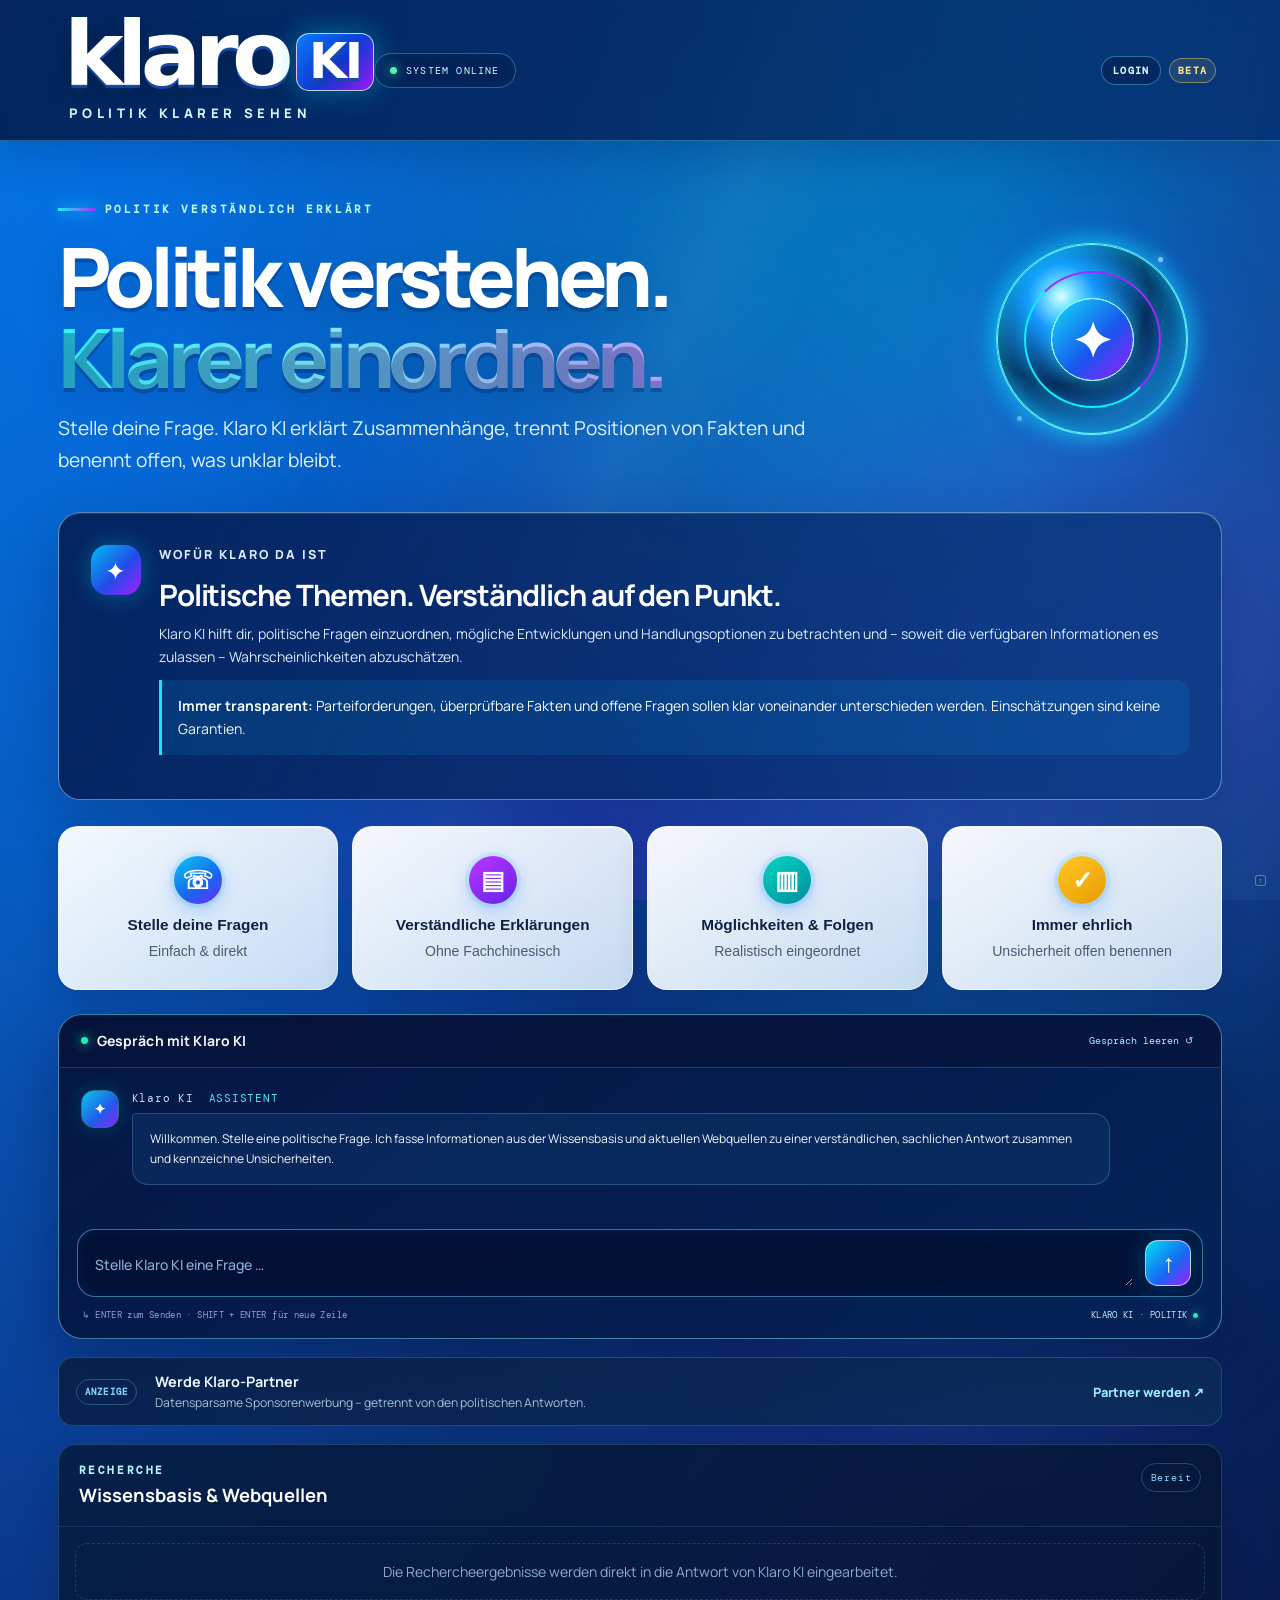
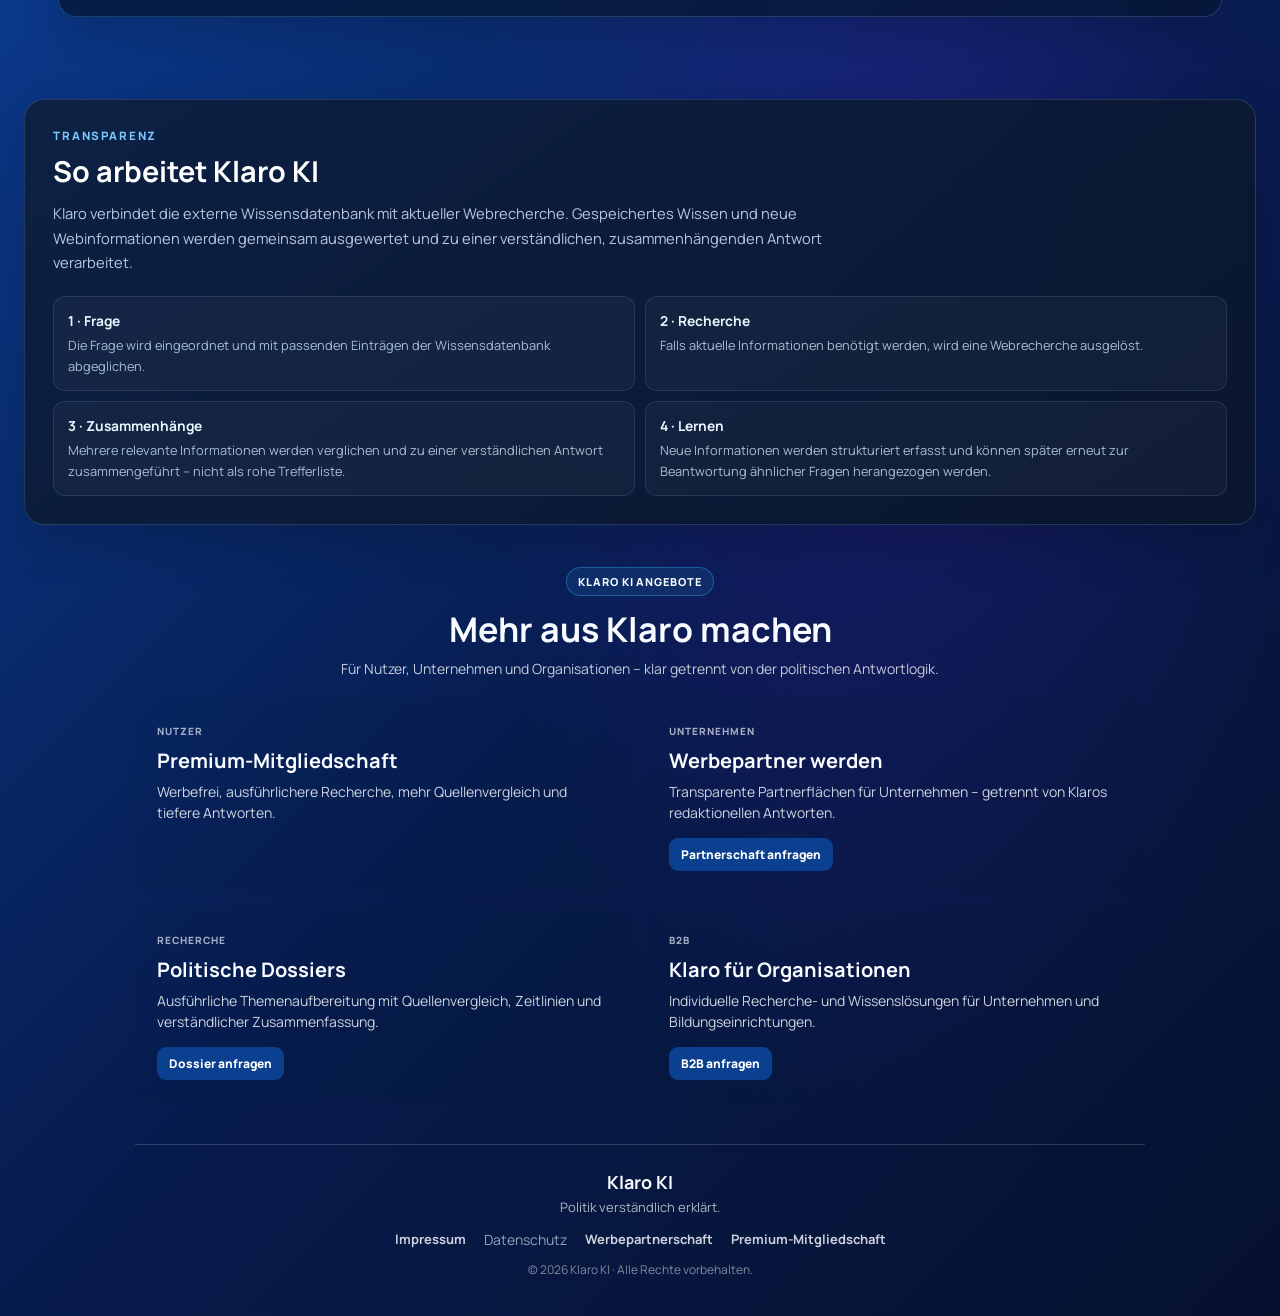
==== commit 4cef09e0: "Add files via upload" ====
--- a/index.html
+++ b/index.html
@@ -1,17 +1,17 @@
 <!doctype html>
 <html lang="de">
 <head>
-<meta name="description" content="Klaro KI ist eine deutschsprachige KI-Plattform für verständliche Antworten, Recherche, Quellenvergleich und politische Einordnung.">
+<meta name="description" content="Klaro KI ist eine reine politische KI für sachliche Einordnung, Möglichkeiten und transparente Wahrscheinlichkeitseinschätzungen.">
 <meta name="twitter:card" content="summary_large_image">
-<meta name="twitter:title" content="Klaro KI – Antworten, die Zusammenhänge verstehen">
-<meta name="twitter:description" content="Klaro KI hilft dir, Informationen zu recherchieren, Quellen zu vergleichen und komplexe Themen verständlich zu erklären.">
+<meta name="twitter:title" content="Klaro KI – Politische Fragen verständlich einordnen">
+<meta name="twitter:description" content="Klaro KI ist eine reine politische KI für sachliche Einordnung, Möglichkeiten und transparente Wahrscheinlichkeitseinschätzungen.">
 <meta name="twitter:image" content="https://klaroki3.vercel.app/meta/klaro-ki-x-card.png">
-<meta charset="utf-8">
-<meta name="viewport" content="width=device-width, initial-scale=1">
-<meta name="theme-color" content="#071827">
-<title>Klaro KI – Antworten, die Zusammenhänge verstehen</title>
-<link rel="stylesheet" href="style.css">
-<!-- InMobi Choice. Consent Manager Tag v3.0 (for TCF 2.3) -->
+  <meta charset="utf-8">
+  <meta name="viewport" content="width=device-width, initial-scale=1">
+  <meta name="theme-color" content="#0b4ca8">
+  <title>Klaro KI – Politische Fragen verständlich einordnen</title>
+  <link rel="stylesheet" href="style.css">
+  <!-- InMobi Choice. Consent Manager Tag v3.0 (for TCF 2.3) -->
 <script type="text/javascript" async=true>
 (function() {
   var host = "www.themoneytizer.de";
@@ -19,8 +19,10 @@
   var firstScript = document.getElementsByTagName('script')[0];
   var url = 'https://cmp.inmobi.com'
     .concat('/choice/', '6Fv0cGNfc_bw8', '/', host, '/choice.js?tag_version=V3');
-  var reg = /^(https?:)?\/\/[a-zA-Z0-9.-]+(\/.*)?$/;
-  if (!reg.test(url)) throw new Error('Invalid URL');
+  var reg = /^(https?:)?\/\/([a-zA-Z0-9.-]+)?(\/.*)?$/;
+  if (!reg.test(url)) {
+    throw new Error('Invalid URL');
+  }
   element.async = true;
   element.type = 'text/javascript';
   element.src = url;
@@ -29,6 +31,7 @@
   function stub() {
     var TCF_LOCATOR_NAME = '__tcfapiLocator';
     var queue = [];
+    var cmpFrame;
     function addFrame() {
       var doc = window.document;
       var iframe = doc.createElement('iframe');
@@ -40,15 +43,22 @@
       var args = arguments;
       if (!args.length) return queue;
       if (args[0] === 'setGdprApplies') {
-        queue.push(args);
+        if (args.length > 3 && args[2] === 2 && typeof args[3] === 'boolean') {
+          window.__tcfapi.gdprApplies = args[3];
+          queue.push(args);
+        } else {
+          queue.push(args);
+        }
       } else if (args[0] === 'ping') {
         var retr = { gdprApplies: window.__tcfapi.gdprApplies, cmpLoaded: false, cmpStatus: 'stub', apiVersion: '2.2', tcfPolicyVersion: 4 };
         if (typeof args[2] === 'function') args[2](retr, true);
-      } else queue.push(args);
+      } else {
+        queue.push(args);
+      }
     }
     function postMessageEventHandler(event) {
       var json = typeof event.data === 'string' ? JSON.parse(event.data) : event.data;
-      if (json && json.__tcfapiCall) {
+      if (json.__tcfapiCall) {
         window.__tcfapi(json.__tcfapiCall.command, json.__tcfapiCall.version, function(retValue, success) {
           var returnMsg = { __tcfapiReturn: { returnValue: retValue, success: success, callId: json.__tcfapiCall.callId } };
           event.source.postMessage(typeof event.data === 'string' ? JSON.stringify(returnMsg) : returnMsg, '*');
@@ -64,255 +74,213 @@
 
   function uspStubFunction() {
     var arg = arguments;
-    if (typeof window.__uspapi === 'function') window.__uspapi.apply(window, arg);
-    else window.__uspapi = function() { (window.__uspapi.a = window.__uspapi.a || []).push(arguments); };
+    if (typeof window.__uspapi === 'function') {
+      window.__uspapi.apply(window, arg);
+    } else {
+      window.__uspapi = function() { (window.__uspapi.a = window.__uspapi.a || []).push(arguments); };
+    }
   }
   uspStubFunction();
+
   var __tcfapi = window.__tcfapi;
   window.__tcfapi('init', 2, function() {}, { tag_version: 'V3' });
 })();
 </script>
-<!-- End InMobi Choice. Consent Manager Tag v3.0 (for TCF 2.3) -->
-
-<style></style>
-
-<style id="klaro-page-entrance">
-#klaroPageContent {
-  animation: klaroPageEntrance 900ms cubic-bezier(.16, 1, .3, 1) both;
-  transform-origin: 50% 50%;
-  will-change: transform, filter;
-}
-@keyframes klaroPageEntrance {
-  0% {
-    opacity: .86;
-    filter: blur(12px);
-    transform: scale(1.075);
-  }
-  55% {
-    opacity: 1;
-    filter: blur(3px);
-    transform: scale(1.025);
-  }
-  100% {
-    opacity: 1;
-    filter: blur(0);
-    transform: scale(1);
-  }
-}
-@media (prefers-reduced-motion: reduce) {
-  #klaroPageContent {
-    animation: none;
-    filter: none;
-    transform: none;
-  }
-}
-</style>
-
-</head>
+<!-- End InMobi Choice. Consent Manager Tag v3.0 (for TCF 2.3) --></head>
 <body>
-  <div id="klaroPageContent">
-  <header class="site-header">
-    <div class="header-inner">
-      <a class="brand" href="index.html" aria-label="Klaro KI – Startseite">
-        <span class="brand-mark" aria-hidden="true"><span></span><span></span><span></span></span>
-        <span class="brand-name">klaro <b>KI</b></span>
-      </a>
-      <nav class="main-nav" aria-label="Hauptnavigation">
-        <a class="active" href="#start">Startseite</a>
-        <a href="#ueber-klaro">Über Klaro</a>
-        <a href="#themen">Themen <span aria-hidden="true">⌄</span></a>
-        <a href="#so-funktionierts">So funktioniert's</a>
-        <a href="#fragen">Fragen</a>
-      </nav>
-      <div class="header-actions">
-        <button class="icon-button" type="button" aria-label="Suche" title="Suche">⌕</button>
-        <button class="icon-button" type="button" aria-label="Darstellung wechseln" title="Darstellung">☼</button>
-        <a class="admin-login-button" href="admin.html" aria-label="Admin-Bereich öffnen">ADMIN-LOGIN</a>
+  <div class="ambient ambient-a"></div><div class="ambient ambient-b"></div>
+  <header class="topbar">
+<a class="klaro-brand" href="index.html" aria-label="Klaro KI – Startseite">
+  <span class="klaro-brand-mark" aria-hidden="true"><span></span><span></span><span></span></span>
+  <span class="klaro-brand-word">klaro<span class="klaro-brand-ai">KI</span></span>
+  <span class="klaro-brand-tag">POLITIK KLARER SEHEN</span>
+</a>
+    <div class="system-online"><i></i><span>SYSTEM ONLINE</span></div><a class="admin-login-button" href="admin.html">LOGIN</a><span class="beta-badge">BETA</span>
+  </header>
+
+  
+
+
+<div class="app-shell">
+    <aside class="sidebar">
+      <div class="side-caption">POLITIK</div>
+      <button class="nav-button active" data-view="chat"><span>◉</span> KI-Chat <kbd>01</kbd></button>
+      <div class="side-divider"></div>
+      <div class="side-caption">WISSENSBASIS</div>
+      <div class="mini-status"><span class="pulse"></span><div><strong>Programm-Modus</strong><small>Begrenzte lokale Quellen</small></div><b>DE</b></div>
+      <div class="side-footer"><span class="tiny-reactor">✦</span><p>Politische Fragen und Antworten.<br><small>Quellen und Unsicherheit kenntlich machen.</small></p></div>
+    </aside>
+
+    <main class="main-area">
+      <section class="view active" id="chatView">
+        <div class="hero-row">
+          <div class="hero-copy">
+            <div class="eyebrow"><span class="eyebrow-line"></span> POLITIK VERSTÄNDLICH ERKLÄRT</div>
+            <h1>Politik verstehen.<br><span>Klarer einordnen.</span></h1>
+            <p class="lead">Stelle deine Frage. Klaro KI erklärt Zusammenhänge, trennt Positionen von Fakten und benennt offen, was unklar bleibt.</p>
+          </div>
+          <div class="reactor" aria-label="Klaro KI Systemanimation"><div class="reactor-ring ring-one"></div><div class="reactor-ring ring-two"></div><div class="reactor-core">✦</div><span class="orbit orbit-one"></span><span class="orbit orbit-two"></span></div>
+        </div>
+        <section class="klaro-purpose" aria-labelledby="klaro-purpose-title">
+          <div class="purpose-icon" aria-hidden="true">✦</div>
+          <div class="purpose-copy">
+            <p class="purpose-eyebrow">Wofür Klaro da ist</p>
+            <h2 id="klaro-purpose-title">Politische Themen. Verständlich auf den Punkt.</h2>
+            <p>Klaro KI hilft dir, politische Fragen einzuordnen, mögliche Entwicklungen und Handlungsoptionen zu betrachten und – soweit die verfügbaren Informationen es zulassen – Wahrscheinlichkeiten abzuschätzen.</p>
+            <p class="purpose-honesty"><strong>Immer transparent:</strong> Parteiforderungen, überprüfbare Fakten und offene Fragen sollen klar voneinander unterschieden werden. Einschätzungen sind keine Garantien.</p>
+          </div>
+        </section>
+        <div class="quick-grid">
+          <button class="quick-card" data-prompt="Wie kann ich eine politische Frage verständlich und sachlich einordnen?"><span class="quick-icon">☏</span><strong>Stelle deine Fragen</strong><small>Einfach &amp; direkt</small><span class="card-arrow">↗</span></button>
+          <button class="quick-card" data-prompt="Erkläre mir eine politische Position verständlich und ohne Fachjargon. Trenne Forderungen und Fakten."><span class="quick-icon">▤</span><strong>Verständliche Erklärungen</strong><small>Ohne Fachchinesisch</small><span class="card-arrow">↗</span></button>
+          <button class="quick-card" data-prompt="Welche möglichen Entwicklungen und Folgen gibt es bei einer politischen Maßnahme? Bitte benenne Unsicherheiten."><span class="quick-icon">▥</span><strong>Möglichkeiten &amp; Folgen</strong><small>Realistisch eingeordnet</small><span class="card-arrow">↗</span></button>
+          <button class="quick-card" data-prompt="Wie unterscheidet man bei einem politischen Thema belegte Fakten, Parteipositionen und offene Fragen?"><span class="quick-icon">✓</span><strong>Immer ehrlich</strong><small>Unsicherheit offen benennen</small><span class="card-arrow">↗</span></button>
+        </div>
+        <div class="chat-panel">
+          <div class="panel-top"><div><span class="panel-indicator"></span><strong>Gespräch mit Klaro KI</strong></div><button id="clearChat" class="text-button">Gespräch leeren ↺</button></div>
+          <div id="chatMessages" class="chat-messages" aria-live="polite">
+            <div class="message assistant"><div class="message-avatar">✦</div><div><div class="message-name">Klaro KI <span>ASSISTENT</span></div><div class="message-bubble">Willkommen. Stelle eine politische Frage. Ich fasse Informationen aus der Wissensbasis und aktuellen Webquellen zu einer verständlichen, sachlichen Antwort zusammen und kennzeichne Unsicherheiten.</div></div></div>
+          </div>
+          <form id="chatForm" class="composer"><textarea id="chatInput" rows="1" placeholder="Stelle Klaro KI eine Frage …" aria-label="Frage an Klaro KI" required></textarea><button type="submit" aria-label="Senden">↑</button></form>
+          <div class="composer-bottom"><span>↳ ENTER zum Senden · SHIFT + ENTER für neue Zeile</span><span class="demo-label">KLARO KI · POLITIK <i></i></span></div>
+        </div>
+        <section class="klaro-ad-slot" aria-label="Sponsoring">
+          <div class="ad-label">ANZEIGE</div>
+          <div class="ad-copy">
+            <strong>Werde Klaro-Partner</strong>
+            <span>Datensparsame Sponsorenwerbung – getrennt von den politischen Antworten.</span>
+          </div>
+          <a class="ad-link" href="mailto:partner@klaro-ki.de?subject=Klaro%20KI%20Sponsoring">Partner werden ↗</a>
+        </section>
+        <section class="research-panel" aria-labelledby="research-title">
+          <div class="research-head">
+            <div><span class="eyebrow">RECHERCHE</span><h2 id="research-title">Wissensbasis &amp; Webquellen</h2></div>
+            <span id="researchStatus" class="research-status">Bereit</span>
+          </div>
+          <div id="researchResults" class="research-results">
+            <div class="research-empty">Die Rechercheergebnisse werden direkt in die Antwort von Klaro KI eingearbeitet.</div>
+          </div>
+        </section>
+      </section>
+
+    </main>
+  </div>
+
+  
+
+
+<section class="klaro-sources-footer" aria-labelledby="klaro-sources-title">
+  <div class="sources-footer-inner">
+    <div class="sources-footer-heading">
+      <div>
+        <p class="sources-eyebrow">TRANSPARENZ</p>
+        <h2 id="klaro-sources-title">So arbeitet Klaro KI</h2>
+        <p class="sources-description">Klaro verbindet die externe Wissensdatenbank mit aktueller Webrecherche. Gespeichertes Wissen und neue Webinformationen werden gemeinsam ausgewertet und zu einer verständlichen, zusammenhängenden Antwort verarbeitet.</p>
       </div>
     </div>
-  </header>
-
-  <main id="start">
-    <section class="hero">
-      <div class="hero-inner">
-        <div class="hero-copy">
-          <p class="hero-kicker"><span></span> KLAR UND VERSTÄNDLICH</p>
-          <h1>Klaro <em>KI</em><br><strong>Verstehen,<br>was wirklich zählt.</strong></h1>
-          <p class="hero-lead">Klaro KI recherchiert für dich, verbindet Informationen und zeigt dir Zusammenhänge – neutral, transparent und leicht verständlich.</p>
-          <div class="hero-points" aria-label="Vorteile">
-            <span>✓ Kostenlos</span><span>✓ Werbefrei mit Premium</span><span>✓ Unabhängig</span><span>✓ Für alle</span>
-          </div>
-        </div>
-        <div class="hero-visual" aria-label="Klaro KI Assistent">
-          <img src="media/hero-klaro-berlin-abend.jpg" alt="Klaro KI Assistent vor einer Abendkulisse in Berlin">
-        </div>
-      </div>
-
-      <div class="question-wrap" id="fragen">
-        <div class="examples">
-          <strong>Beispiele:</strong>
-          <button type="button" data-prompt="Wie funktioniert das Rentensystem?">Wie funktioniert das Rentensystem?</button>
-          <button type="button" data-prompt="Welche aktuellen Entwicklungen gibt es in der EU?">Aktuelle Entwicklungen in der EU</button>
-          <button type="button" data-prompt="Welche Vorteile und Nachteile haben Wärmepumpen?">Vorteile und Nachteile von Wärmepumpen</button>
-        </div>
-        <form id="chatForm" class="question-box">
-          <span class="question-icon" aria-hidden="true">⌕</span>
-          <textarea id="chatInput" rows="1" placeholder="Was möchtest du wissen?" aria-label="Frage an Klaro KI" required></textarea>
-          <button type="submit">Fragen <span aria-hidden="true">→</span></button>
-        </form>
-      </div>
-    </section>
-
-    <section class="feature-section" id="ueber-klaro" aria-label="Klaro KI Funktionen">
-      <article class="feature-card feature-blue"><div class="feature-icon">ϟ</div><h2>Schnelle Antworten</h2><p>Erhalte klare und verständliche Antworten auf deine Fragen – ohne komplizierte Fachsprache.</p><span class="round-arrow">→</span></article>
-      <article class="feature-card feature-green"><div class="feature-icon">⌕</div><h2>Tiefere Recherche</h2><p>Klaro KI durchsucht aktuelle Nachrichten, Fachquellen und offizielle Dokumente für dich.</p><span class="round-arrow">→</span></article>
-      <article class="feature-card feature-gold"><div class="feature-icon">▤</div><h2>Quellen vergleichen</h2><p>Unterschiedliche Perspektiven werden zusammengefasst und transparent dargestellt.</p><span class="round-arrow">→</span></article>
-      <article class="feature-card feature-violet"><div class="feature-icon">⌘</div><h2>Zusammenhänge erkennen</h2><p>Klaro KI hilft dir, komplexe Themen besser zu verstehen und größere Zusammenhänge zu sehen.</p><span class="round-arrow">→</span></article>
-    </section>
-
-    <section class="topics-section" id="themen">
-      <div class="section-heading"><div><h2>Beliebte Themen</h2><p>Entdecke Themen, die viele Menschen beschäftigen.</p></div><a href="#fragen">Alle Themen ansehen →</a></div>
-      <div class="topic-grid">
-        <a class="topic-card topic-politik" href="#fragen" data-prompt="Erkläre mir die aktuellen politischen Entwicklungen in Deutschland."><span>Politik</span><small>Aktuelle Entwicklungen und Hintergründe</small></a>
-        <a class="topic-card topic-wirtschaft" href="#fragen" data-prompt="Erkläre mir eine aktuelle wirtschaftliche Entwicklung verständlich."><span>Wirtschaft</span><small>Einfach erklärt</small></a>
-        <a class="topic-card topic-umwelt" href="#fragen" data-prompt="Welche wichtigen Entwicklungen gibt es beim Klimaschutz?"><span>Umwelt</span><small>Fakten und Lösungen</small></a>
-        <a class="topic-card topic-bildung" href="#fragen" data-prompt="Welche aktuellen Themen sind für Bildung und Studium wichtig?"><span>Bildung</span><small>Chancen und Perspektiven</small></a>
-        <a class="topic-card topic-tech" href="#fragen" data-prompt="Welche aktuellen Technologietrends sind relevant?"><span>Technologie</span><small>Trends und Auswirkungen</small></a>
-        <a class="topic-card topic-gesellschaft" href="#fragen" data-prompt="Welche gesellschaftlichen Entwicklungen sind aktuell wichtig?"><span>Gesellschaft</span><small>Menschen und Zusammenhalt</small></a>
-      </div>
-    </section>
-
-    <section class="how-section" id="so-funktionierts">
-      <div class="how-heading"><h2>So funktioniert Klaro KI</h2><p>Von deiner Frage zur verständlichen Antwort – in wenigen Schritten.</p></div>
-      <div class="steps">
-        <div class="step"><b>1</b><div class="step-icon">☏</div><h3>Du stellst eine Frage</h3><p>Schreibe einfach, was dich interessiert – in deinen eigenen Worten.</p></div>
-        <div class="step-arrow">→</div>
-        <div class="step"><b>2</b><div class="step-icon">⌕</div><h3>Klaro KI recherchiert</h3><p>Wir durchsuchen aktuelle Nachrichten, Fachquellen und weitere verlässliche Informationsquellen.</p></div>
-        <div class="step-arrow">→</div>
-        <div class="step"><b>3</b><div class="step-icon">▤</div><h3>Informationen werden analysiert</h3><p>Wichtige Inhalte werden geprüft, miteinander verglichen und verständlich aufbereitet.</p></div>
-        <div class="step-arrow">→</div>
-        <div class="step"><b>4</b><div class="step-icon">✓</div><h3>Du erhältst eine Antwort</h3><p>Mit klaren Ergebnissen, wichtigen Zusammenhängen und den verwendeten Quellen.</p></div>
-      </div>
-    </section>
-
-    <section class="workspace-section" aria-label="Klaro KI Gespräch">
-      <div class="workspace-head"><div><span class="eyebrow">DEIN GESPRÄCH</span><h2>Frag Klaro direkt</h2></div><button id="clearChat" class="clear-button" type="button">Gespräch leeren ↺</button></div>
-      <div id="chatMessages" class="chat-messages" aria-live="polite">
-        <div class="message assistant"><div class="message-avatar">✦</div><div><div class="message-name">Klaro KI <span>ASSISTENT</span></div><div class="message-bubble">Willkommen. Stelle eine Frage. Ich fasse Informationen aus der Wissensbasis und aktuellen Webquellen verständlich zusammen und kennzeichne Unsicherheiten.</div></div></div>
-      </div>
-      <div class="workspace-hint">↳ ENTER zum Senden · SHIFT + ENTER für neue Zeile</div>
-    </section>
-
-    <section class="research-panel" aria-labelledby="research-title">
-      <div class="research-head"><div><span class="eyebrow">RECHERCHE</span><h2 id="research-title">Wissensbasis &amp; Webquellen</h2></div><span id="researchStatus" class="research-status">Bereit</span></div>
-      <div id="researchResults" class="research-results"><div class="research-empty">Die Rechercheergebnisse werden direkt in die Antwort von Klaro KI eingearbeitet.</div></div>
-    </section>
-
-    <section class="premium-section" id="premium">
-      <div class="premium-image"></div>
-      <div class="premium-card">
-        <span class="premium-label">♛ Klaro KI Premium</span>
-        <h2>Für noch tiefere Einblicke</h2>
-        <p>Mit Klaro KI Premium erhältst du ausführlichere Recherchen, mehr Quellen und erweiterte Analysefunktionen.</p>
-        <div class="premium-list"><span>✓ Tiefere Recherche</span><span>✓ Mehr Quellen</span><span>✓ Erweiterte Analysen</span><span>✓ Komplexe Zusammenhänge</span><span>✓ Priorisierter Zugriff</span></div>
-        <button type="button" class="premium-cta" id="premiumLearnMore">Mehr erfahren →</button>
-      </div>
-    </section>
-
-    <section class="audience-section">
-      <div><h2>Für alle, die mehr verstehen wollen.</h2><p>Ob Alltag, Beruf, Studium oder persönliche Interessen – Klaro KI ist dein Begleiter für fundierte Informationen und ein besseres Verständnis der Welt.</p></div>
-      <div class="audience-grid"><span>♢<b>Schüler &amp;<br>Studierende</b></span><span>♧<b>Familien</b></span><span>▣<b>Berufstätige</b></span><span>♙<b>Senioren</b></span><span>◎<b>Alle Interessierten</b></span></div>
-    </section>
-
-    <section class="klaro-ad-slot" aria-label="Sponsoring"><div class="ad-label">ANZEIGE</div><div class="ad-copy"><strong>Werde Klaro-Partner</strong><span>Datensparsame Sponsorenwerbung – getrennt von den politischen Antworten.</span></div><a class="ad-link" href="mailto:partner@klaro-ki.de?subject=Klaro%20KI%20Sponsoring">Partner werden ↗</a></section>
-  </main>
-
-  <footer class="site-footer">
-    <div class="footer-inner">
-      <div class="footer-brand"><span class="footer-mark">✦</span><strong>Klaro KI</strong><small>Politik verständlich erklärt.</small></div>
-      <nav aria-label="Footer Navigation"><a href="#ueber-klaro">Über Klaro</a><a href="#fragen">Häufige Fragen</a><button type="button" class="footer-link-button" id="privacyButton">Datenschutz</button><a href="impressum.html">Impressum</a><a href="mailto:partner@klaroki.de?subject=Kontakt%20Klaro%20KI">Kontakt</a></nav>
-      <div class="social-links" aria-label="Social Media"><span>◉</span><span>𝕏</span><span>▶</span><span>◎</span></div>
+    <div class="transparency-grid">
+      <div><strong>1 · Frage</strong><span>Die Frage wird eingeordnet und mit passenden Einträgen der Wissensdatenbank abgeglichen.</span></div>
+      <div><strong>2 · Recherche</strong><span>Falls aktuelle Informationen benötigt werden, wird eine Webrecherche ausgelöst.</span></div>
+      <div><strong>3 · Zusammenhänge</strong><span>Mehrere relevante Informationen werden verglichen und zu einer verständlichen Antwort zusammengeführt – nicht als rohe Trefferliste.</span></div>
+      <div><strong>4 · Lernen</strong><span>Neue Informationen werden strukturiert erfasst und können später erneut zur Beantwortung ähnlicher Fragen herangezogen werden.</span></div>
     </div>
-    <div class="copyright">© 2026 Klaro KI · Alle Rechte vorbehalten.</div>
-  </footer>
-
-  </div>
-
-  <div class="premium-modal" id="premiumModal" aria-hidden="true">
-    <div class="premium-modal-backdrop" data-premium-close></div>
-    <section class="premium-modal-card" role="dialog" aria-modal="true" aria-labelledby="premiumModalTitle">
-      <button type="button" class="premium-modal-close" id="premiumModalClose" aria-label="Fenster schließen">×</button>
-      <span class="premium-label">♛ Klaro KI Premium</span>
-      <h2 id="premiumModalTitle">Für noch tiefere Einblicke.</h2>
-      <p class="premium-modal-intro">Mit Klaro KI Premium erhältst du mehr Tiefe bei Recherche, Quellenvergleich und Analyse.</p>
-      <div class="premium-modal-benefits">
-        <div><span>✓</span><strong>Tiefere Recherche</strong><small>Ausführlichere Recherchen zu deinen Fragen.</small></div>
-        <div><span>✓</span><strong>Mehr Quellen</strong><small>Zusätzliche relevante Informationsquellen.</small></div>
-        <div><span>✓</span><strong>Erweiterte Analysen</strong><small>Mehr Einordnung und detailliertere Auswertung.</small></div>
-        <div><span>✓</span><strong>Komplexe Zusammenhänge</strong><small>Größere Themen verständlich miteinander verbinden.</small></div>
-        <div><span>✓</span><strong>Priorisierter Zugriff</strong><small>Premium-Zugriff auf die erweiterten Funktionen.</small></div>
-      </div>
-      <div class="premium-modal-price"><strong>1,49 €</strong><span>pro Monat</span></div>
-      <button type="button" class="premium-subscribe-button" id="premiumSubscribe">Kostenpflichtig Abonnieren</button>
-      <button type="button" class="premium-decline-button" id="premiumDecline">Nein Danke</button>
-      <p class="premium-modal-note" id="premiumCheckoutStatus" aria-live="polite"></p>
-    </section>
-  </div>
-
-  <button type="button" id="klaroTopButton" aria-label="Zum Seitenanfang">↑</button>
+  </div>
+</section>
+<section class="business-plus">
+  <div class="business-plus-head">
+    <span class="business-label">KLARO KI ANGEBOTE</span>
+    <h2>Mehr aus Klaro machen</h2>
+    <p>Für Nutzer, Unternehmen und Organisationen – klar getrennt von der politischen Antwortlogik.</p>
+  </div>
+
+  <div class="business-grid">
+    <article class="business-card">
+      <span class="business-card-tag">NUTZER</span>
+      <h3>Premium-Mitgliedschaft</h3>
+      <p>Werbefrei, ausführlichere Recherche, mehr Quellenvergleich und tiefere Antworten.</p>
+    </article>
+
+    <article class="business-card">
+      <span class="business-card-tag">UNTERNEHMEN</span>
+      <h3>Werbepartner werden</h3>
+      <p>Transparente Partnerflächen für Unternehmen – getrennt von Klaros redaktionellen Antworten.</p>
+      <a href="mailto:dirkpelikan@freenet.de?subject=Werbepartnerschaft%20Klaro%20KI" class="business-small-btn">Partnerschaft anfragen</a>
+    </article>
+
+    <article class="business-card">
+      <span class="business-card-tag">RECHERCHE</span>
+      <h3>Politische Dossiers</h3>
+      <p>Ausführliche Themenaufbereitung mit Quellenvergleich, Zeitlinien und verständlicher Zusammenfassung.</p>
+      <a href="mailto:premium@klaroki.de?subject=Klaro%20KI%20Dossier" class="business-small-btn">Dossier anfragen</a>
+    </article>
+
+    <article class="business-card">
+      <span class="business-card-tag">B2B</span>
+      <h3>Klaro für Organisationen</h3>
+      <p>Individuelle Recherche- und Wissenslösungen für Unternehmen und Bildungseinrichtungen.</p>
+      <a href="mailto:partner@klaroki.de?subject=Klaro%20KI%20B2B" class="business-small-btn">B2B anfragen</a>
+    </article>
+  </div>
+</section>
+
+
   <script src="app.js"></script>
-  <script>
-    document.getElementById('klaroTopButton').addEventListener('click', () => window.scrollTo({top:0, behavior:'smooth'}));
-    const premiumModal = document.getElementById('premiumModal');
-    const premiumLearnMore = document.getElementById('premiumLearnMore');
-    const premiumModalClose = document.getElementById('premiumModalClose');
-    const premiumDecline = document.getElementById('premiumDecline');
-    const premiumSubscribe = document.getElementById('premiumSubscribe');
-    const premiumCheckoutStatus = document.getElementById('premiumCheckoutStatus');
-
-    function openPremiumModal(){
-      premiumCheckoutStatus.textContent = '';
-      premiumModal.classList.add('is-open');
-      premiumModal.setAttribute('aria-hidden','false');
-      document.body.classList.add('modal-open');
-      premiumModalClose.focus();
-    }
-    function closePremiumModal(){
-      premiumModal.classList.remove('is-open');
-      premiumModal.setAttribute('aria-hidden','true');
-      document.body.classList.remove('modal-open');
-    }
-    premiumLearnMore.addEventListener('click', openPremiumModal);
-    premiumModalClose.addEventListener('click', closePremiumModal);
-    premiumDecline.addEventListener('click', closePremiumModal);
-    premiumModal.addEventListener('click', (event) => {
-      if (event.target.matches('[data-premium-close]')) closePremiumModal();
-    });
-    document.addEventListener('keydown', (event) => {
-      if (event.key === 'Escape' && premiumModal.classList.contains('is-open')) closePremiumModal();
-    });
-
-    premiumSubscribe.addEventListener('click', async () => {
-      premiumSubscribe.disabled = true;
-      premiumCheckoutStatus.textContent = 'Stripe wird geöffnet …';
-      try {
-        const response = await fetch('/api/create-checkout-session', {
-          method: 'POST',
-          headers: {'Content-Type':'application/json'},
-          body: JSON.stringify({})
-        });
-        const data = await response.json().catch(() => ({}));
-        if (!response.ok || !data.url) throw new Error(data.error || 'Stripe-Checkout konnte nicht gestartet werden.');
-        window.location.href = data.url;
-      } catch (error) {
-        premiumCheckoutStatus.textContent = error.message || 'Der Stripe-Checkout konnte nicht gestartet werden.';
-        premiumSubscribe.disabled = false;
-      }
-    });
-    document.querySelectorAll('.topic-card[data-prompt]').forEach(card => card.addEventListener('click', () => {
-      const input = document.getElementById('chatInput');
-      if (input) { input.value = card.dataset.prompt; input.focus(); }
-    }));
-  </script>
+
+
+
+
+
+
+
+
+
+
+
+
+
+<footer class="klaro-final-footer">
+  <div class="klaro-final-footer-inner">
+    <div class="klaro-footer-brand"><strong>Klaro KI</strong><span>Politik verständlich erklärt.</span></div>
+    <nav aria-label="Rechtliche und geschäftliche Links">
+      <a href="impressum.html">Impressum</a>
+      <button type="button" class="footer-link-button" id="privacyButton">Datenschutz</button>
+      <a href="mailto:partner@klaroki.de?subject=Werbepartnerschaft%20Klaro%20KI">Werbepartnerschaft</a>
+      <a href="mailto:premium@klaroki.de?subject=Klaro%20KI%20Premium">Premium-Mitgliedschaft</a>
+    </nav>
+    <div class="klaro-copyright">© 2026 Klaro KI · Alle Rechte vorbehalten.</div>
+  </div>
+</footer>
+
+
+<style>
+  #klaroTopButton {
+    position: fixed;
+    right: 14px;
+    bottom: 14px;
+    width: 3mm;
+    height: 3mm;
+    min-width: 3mm;
+    min-height: 3mm;
+    padding: 0;
+    border: 1px solid rgba(160, 210, 255, 0.45);
+    border-radius: 3px;
+    background: rgba(20, 60, 110, 0.45);
+    color: rgba(220, 240, 255, 0.8);
+    font-size: 7px;
+    line-height: 1;
+    cursor: pointer;
+    z-index: 9999;
+    display: flex;
+    align-items: center;
+    justify-content: center;
+  }
+</style>
+<button type="button" id="klaroTopButton" aria-label="Zum Seitenanfang">↑</button>
+<script>
+  document.getElementById('klaroTopButton').addEventListener('click', () => {
+    window.scrollTo({ top: 0, behavior: 'smooth' });
+  });
+</script>
+
 </body>
 </html>
--- a/style.css
+++ b/style.css
@@ -1,109 +1,441 @@
+@import url('https://fonts.googleapis.com/css2?family=DM+Mono:wght@400;500&family=Manrope:wght@400;500;600;700;800&display=swap');
+:root{--bg:#07111e;--panel:#0b1928;--panel2:#0d2031;--line:#1b3a50;--text:#e9f5ff;--muted:#8ba4b8;--cyan:#55b8ff;--blue:#1769d2;--amber:#78c7ff;--font:'Manrope',Arial,sans-serif;--mono:'DM Mono',monospace}
+*{box-sizing:border-box}body{margin:0;min-height:100vh;background:radial-gradient(ellipse at 66% 5%,#12304a 0,transparent 36%),var(--bg);color:var(--text);font-family:var(--font);font-size:14px;overflow-x:hidden}.ambient{position:fixed;pointer-events:none;border-radius:50%;filter:blur(100px);opacity:.12;z-index:-1}.ambient-a{width:300px;height:300px;background:#00d9ff;top:22%;left:30%}.ambient-b{width:250px;height:250px;background:#1269d3;right:4%;bottom:0}.topbar{height:76px;border-bottom:1px solid #1b3548;display:flex;align-items:center;justify-content:space-between;padding:0 34px;background:#06101bd9;backdrop-filter:blur(18px);position:sticky;top:0;z-index:5}.brand{display:flex;align-items:center;gap:12px;color:inherit;text-decoration:none}.brand-icon{width:39px;height:39px;display:grid;place-items:center;color:var(--cyan);font-size:23px;border:1px solid #3a9eb4;border-radius:12px;box-shadow:0 0 22px #38dfff22,inset 0 0 12px #38dfff12}.brand strong{display:block;font-size:16px;letter-spacing:2px}.brand strong span{color:var(--cyan)}.brand small{display:block;color:#668399;font:9px var(--mono);letter-spacing:1.4px;margin-top:3px}.system-online{display:flex;gap:9px;align-items:center;color:#9fc5d4;font:10px var(--mono);letter-spacing:1.2px}.system-online i,.panel-indicator,.demo-label i{width:7px;height:7px;border-radius:50%;background:#4df5b5;box-shadow:0 0 12px #4df5b5;display:inline-block}.back-link{color:#91aabc;text-decoration:none;font-size:12px}.back-link:hover{color:var(--cyan)}.app-shell{display:grid;grid-template-columns:224px minmax(0,1fr);max-width:1600px;margin:auto;min-height:calc(100vh - 76px)}.sidebar{border-right:1px solid #1b3548;padding:28px 16px;display:flex;flex-direction:column;background:#07131fe0}.side-caption{font:10px var(--mono);letter-spacing:1.8px;color:#54748a;padding:0 12px 13px}.nav-button{width:100%;display:flex;align-items:center;gap:12px;padding:13px 12px;background:transparent;border:1px solid transparent;border-radius:9px;color:#8ba5b8;text-align:left;cursor:pointer;font:500 12px var(--font);margin-bottom:5px}.nav-button>span{font-size:18px;color:#7295aa;width:20px}.nav-button kbd{margin-left:auto;font:10px var(--mono);color:#4f7188}.nav-button:hover,.nav-button.active{background:linear-gradient(100deg,#15344a,#10273a);border-color:#26526a;color:#eafaff}.nav-button.active>span{color:var(--cyan)}.side-divider{height:1px;background:#193449;margin:22px 7px}.mini-status{display:flex;align-items:center;gap:9px;padding:12px;background:#0a1a28;border:1px solid #1b3a4d;border-radius:10px}.pulse{width:7px;height:7px;background:#54f5b6;border-radius:50%;box-shadow:0 0 10px #54f5b6}.mini-status strong,.mini-status small{display:block}.mini-status strong{font-size:11px}.mini-status small{font-size:9px;color:#7895a8;margin-top:4px}.mini-status b{font:9px var(--mono);color:#62e9bd;margin-left:auto}.side-footer{margin-top:auto;padding:16px 9px 0;border-top:1px solid #183246;display:flex;gap:11px;align-items:flex-start}.tiny-reactor{display:grid;place-items:center;width:28px;height:28px;border:1px solid #3c8fa5;border-radius:50%;color:var(--cyan);box-shadow:0 0 12px #2ddfff20}.side-footer p{font-size:10px;line-height:1.7;color:#aac0ce;margin:0}.side-footer small{color:#67869b}.main-area{padding:38px clamp(22px,4vw,62px) 30px;min-width:0}.view{display:none;max-width:1180px;margin:0 auto}.view.active{display:block}.hero-row{display:flex;align-items:center;justify-content:space-between;gap:24px}.eyebrow{font:10px var(--mono);letter-spacing:1.7px;color:#76a3bc;display:flex;align-items:center;gap:9px}.eyebrow-line{width:23px;height:1px;background:var(--cyan);box-shadow:0 0 8px var(--cyan)}h1{font-size:clamp(30px,4vw,45px);letter-spacing:-1.8px;line-height:1.17;margin:17px 0 11px;font-weight:700}h1 span{color:var(--cyan)}.lead{font-size:13px;color:#91aabd;line-height:1.7;margin:0}.reactor{width:132px;height:132px;position:relative;display:grid;place-items:center;flex-shrink:0;margin-right:7%}.reactor-ring{position:absolute;border-radius:50%;border:1px solid #42dfff77;inset:7px;box-shadow:0 0 28px #31dfff13,inset 0 0 24px #31dfff0a}.ring-one{border-style:dashed;animation:spin 24s linear infinite}.ring-two{inset:20px;border-color:#58a9ff77;animation:spin 16s linear infinite reverse}.reactor-core{width:48px;height:48px;border-radius:50%;display:grid;place-items:center;background:radial-gradient(circle,#c5f9ff 0,#39d9f8 20%,#146b9c 58%,#09253d 72%);color:#eaffff;font-weight:800;font-size:22px;box-shadow:0 0 20px #41e4ffb0,0 0 55px #30b8ff44}.orbit{position:absolute;width:5px;height:5px;background:var(--amber);border-radius:50%;box-shadow:0 0 10px var(--amber)}.orbit-one{top:13px;right:24px}.orbit-two{bottom:13px;left:20px;background:var(--cyan);box-shadow:0 0 10px var(--cyan)}@keyframes spin{to{transform:rotate(360deg)}}.quick-grid{display:grid;grid-template-columns:repeat(3,minmax(0,1fr));gap:12px;margin:31px 0 22px}.quick-card{position:relative;text-align:left;min-height:113px;padding:16px;background:linear-gradient(135deg,#0e2334,#0a1927);border:1px solid #1b3d52;border-radius:12px;color:var(--text);cursor:pointer;transition:.18s}.quick-card:hover{border-color:#46cce9;transform:translateY(-2px);box-shadow:0 9px 30px #00cfff0b}.quick-icon{display:grid;place-items:center;width:27px;height:27px;border-radius:7px;background:#12364a;color:var(--cyan);font-size:17px;margin-bottom:12px}.quick-card strong,.quick-card small{display:block}.quick-card strong{font-size:12px}.quick-card small{color:#7896a9;font-size:10px;margin-top:5px}.card-arrow{position:absolute;right:14px;top:14px;color:#54768b}.chat-panel,.image-preview-panel,.controls-panel{background:#0a1927d9;border:1px solid #1c3d52;border-radius:13px;overflow:hidden;box-shadow:0 15px 50px #00000018}.panel-top{height:53px;display:flex;align-items:center;justify-content:space-between;padding:0 17px;border-bottom:1px solid #19374b;background:#0c1e2d}.panel-top>div{display:flex;align-items:center;gap:9px}.panel-top strong{font-size:11px;letter-spacing:.2px}.tiny-label{font:9px var(--mono);letter-spacing:1px;color:#5e849c}.text-button{background:transparent;border:0;color:#7da0b5;font:10px var(--mono);cursor:pointer}.text-button:hover{color:var(--cyan)}.chat-messages{min-height:188px;max-height:340px;overflow:auto;padding:20px;display:flex;flex-direction:column;gap:18px}.message{display:flex;gap:11px;align-items:flex-start;max-width:92%}.message.user{align-self:flex-end;flex-direction:row-reverse}.message-avatar{width:30px;height:30px;display:grid;place-items:center;flex-shrink:0;border:1px solid #28738a;border-radius:9px;color:var(--cyan);background:#0e2b3c}.message.user .message-avatar{border-color:#73552e;color:var(--amber);background:#2b2115;font-size:10px}.message-name{font:9px var(--mono);letter-spacing:1px;color:#7da3b9;margin:1px 0 7px}.message-name span{margin-left:7px;color:#47687e}.message-bubble{background:#102638;border:1px solid #1b3e54;border-radius:2px 10px 10px 10px;padding:12px 14px;color:#d0e1ec;line-height:1.7;font-size:12px;white-space:pre-wrap;overflow-wrap:anywhere}.message.user .message-bubble{background:#142d3d;border-color:#28536a;border-radius:10px 2px 10px 10px}.composer{display:flex;align-items:flex-end;gap:12px;margin:0 16px;padding:9px 10px 9px 15px;border:1px solid #28536b;border-radius:11px;background:#06121e}.composer:focus-within{border-color:#44d7f0;box-shadow:0 0 0 3px #32d8f00d}.composer textarea{resize:vertical;max-height:130px;min-height:31px;flex:1;background:transparent;border:0;outline:0;color:#e8f8ff;font:12px/1.7 var(--font);padding:5px 0}.composer textarea::placeholder{color:#58758a}.composer button{width:34px;height:34px;flex-shrink:0;border:1px solid #4be1f4;border-radius:8px;background:linear-gradient(135deg,#51eaff,#2b9fc9);color:#061522;font-size:22px;font-weight:700;cursor:pointer;box-shadow:0 0 15px #30dfff25}.composer-bottom{display:flex;justify-content:space-between;gap:10px;padding:11px 19px 14px;color:#55768b;font:9px var(--mono);letter-spacing:.2px}.demo-label{display:flex;align-items:center;gap:6px}.demo-label i{width:5px;height:5px}.fineprint{font-size:10px;line-height:1.6;color:#607f93;margin:15px 2px 0}.image-layout{display:grid;grid-template-columns:minmax(0,1.4fr) minmax(280px,.9fr);gap:16px;margin-top:28px}.preview-stage{min-height:390px;padding:20px;display:grid;place-items:center;background-color:#081521;background-image:linear-gradient(#19324744 1px,transparent 1px),linear-gradient(90deg,#19324744 1px,transparent 1px);background-size:25px 25px}.empty-preview{text-align:center;display:flex;flex-direction:column;align-items:center}.upload-symbol{width:57px;height:57px;display:grid;place-items:center;border:1px dashed #4a829b;border-radius:17px;color:var(--cyan);font-size:28px;margin-bottom:18px;background:#102638}.empty-preview strong{font-size:13px}.empty-preview p{font-size:11px;color:#7897ab;margin:8px 0 17px}.empty-preview small{font:9px var(--mono);color:#55768a;margin-top:12px;letter-spacing:1.2px}.preview-stage canvas{display:block;max-width:100%;max-height:500px;width:auto;height:auto;box-shadow:0 10px 40px #0008}.hidden{display:none!important}.preview-footer{display:flex;justify-content:space-between;align-items:center;gap:8px;padding:13px 16px;border-top:1px solid #19374b;color:#65879c;font:9px var(--mono)}.controls-panel{padding-bottom:14px}.upload-row{margin:15px 15px 19px;padding:12px;display:flex;align-items:center;gap:10px;border:1px dashed #2c5369;border-radius:9px;background:#0c2030;cursor:pointer}.upload-row>span:first-child{font-size:20px;color:var(--cyan)}.upload-row strong,.upload-row small{display:block}.upload-row strong{font-size:11px}.upload-row small{font-size:9px;color:#7594a9;margin-top:4px}.upload-row b{margin-left:auto;color:var(--cyan);font-size:18px}.control-group{padding:0 17px;margin:17px 0}.control-label{display:flex;justify-content:space-between;align-items:center;margin-bottom:10px;font-size:11px;color:#c3d7e4}.control-label output{font:10px var(--mono);color:var(--cyan)}input[type=range]{width:100%;accent-color:var(--cyan);cursor:pointer;height:4px}.filter-buttons{display:grid;grid-template-columns:repeat(3,1fr);gap:7px;padding:3px 15px 16px}.filter-button{border:1px solid #24465b;border-radius:7px;padding:9px 5px;background:#0c2030;color:#91aabd;font:10px var(--mono);cursor:pointer}.filter-button.active,.filter-button:hover{border-color:#3fcde7;color:var(--cyan);background:#103146}.edit-actions{display:flex;gap:8px;padding:0 15px}.primary-button,.secondary-button{display:inline-flex;align-items:center;justify-content:center;gap:6px;min-height:37px;padding:0 13px;border-radius:7px;font:600 10px var(--font);text-decoration:none;cursor:pointer}.primary-button{background:linear-gradient(120deg,#59e8f8,#45b8e5);border:1px solid #64eafa;color:#041522}.primary-button:hover{filter:brightness(1.07)}.primary-button:disabled{opacity:.4;cursor:not-allowed}.secondary-button{background:#102638;border:1px solid #2a4b5e;color:#9bb5c6}.edit-actions .primary-button{flex:1}.privacy-note{font-size:9px;line-height:1.6;color:#5d8295;padding:0 16px;margin:13px 0 0}.footer-link-button{background:none;border:0;padding:0;color:#8ba5b8;font:inherit;cursor:pointer}.footer-link-button:hover{color:var(--cyan)}
+.nav-button:focus-visible,.quick-card:focus-visible,.primary-button:focus-visible,.secondary-button:focus-visible,.filter-button:focus-visible{outline:2px solid var(--cyan);outline-offset:3px}
+@media(max-width:850px){.app-shell{grid-template-columns:68px minmax(0,1fr)}.sidebar{padding:24px 9px}.side-caption,.nav-button kbd,.mini-status>div,.mini-status b,.side-footer p{display:none}.nav-button{justify-content:center;padding:13px 5px;font-size:0}.nav-button>span{font-size:20px}.mini-status{justify-content:center;padding:12px 5px}.side-footer{justify-content:center}.tiny-reactor{flex-shrink:0}.main-area{padding:28px 22px}.image-layout{grid-template-columns:1fr}.preview-stage{min-height:280px}.controls-panel{max-width:none}}
+@media(max-width:560px){.topbar{height:65px;padding:0 15px}.system-online{display:none}.brand small{font-size:7px}.app-shell{min-height:calc(100vh - 65px)}.main-area{padding:25px 14px}.hero-row{align-items:flex-start}.reactor{width:75px;height:75px;margin:0 0 0 3px}.reactor-core{width:31px;height:31px;font-size:16px}.ring-one{inset:3px}.ring-two{inset:12px}.quick-grid{grid-template-columns:1fr;gap:8px;margin:22px 0 16px}.quick-card{min-height:82px;padding:13px 13px 13px 53px}.quick-icon{position:absolute;left:13px;top:14px}.quick-card strong{padding-top:2px}.image-layout{margin-top:20px}.preview-stage{min-height:230px;padding:12px}.composer-bottom{font-size:8px}.back-link{font-size:10px}h1{font-size:30px}}
+
+/* Klaro KI motion design: the AI insignia and reactor remain subtly animated */
+.brand-icon{animation:orion-mark-turn 12s linear infinite;transform-origin:center;position:relative}
+.brand-icon::after{content:"";position:absolute;inset:-5px;border:1px solid #57e7ff25;border-top-color:#57e7ff99;border-radius:15px;animation:orion-halo-turn 7s linear infinite}
+.reactor-core{animation:orion-core-pulse 3s ease-in-out infinite}
+.reactor-core::after{content:"";position:absolute;width:60px;height:60px;border:1px solid #57e7ff66;border-radius:50%;animation:orion-core-ring 2.8s ease-out infinite;pointer-events:none}
+.reactor-core{position:relative}
+@keyframes orion-mark-turn{from{transform:rotate(0deg)}to{transform:rotate(360deg)}}
+@keyframes orion-halo-turn{from{transform:rotate(0deg)}to{transform:rotate(-360deg)}}
+@keyframes orion-core-pulse{0%,100%{filter:brightness(.92);box-shadow:0 0 20px #41e4ff80,0 0 45px #30b8ff30}50%{filter:brightness(1.2);box-shadow:0 0 28px #41e4ffdc,0 0 65px #30b8ff65}}
+@keyframes orion-core-ring{0%{transform:scale(.72);opacity:.8}100%{transform:scale(1.65);opacity:0}}
+@media(prefers-reduced-motion:reduce){*,*::before,*::after{animation-duration:.01ms!important;animation-iteration-count:1!important;scroll-behavior:auto!important}}
+
+/* Blau schimmernde, futuristische Oberfläche */
+body::before{content:"";position:fixed;inset:0;pointer-events:none;z-index:-1;background:linear-gradient(115deg,transparent 15%,#1676ff08 35%,#6bc5ff12 48%,transparent 64%);background-size:220% 100%;animation:blueShimmer 12s ease-in-out infinite}
+@keyframes blueShimmer{0%,100%{background-position:100% 0}50%{background-position:0 0}}
+.brand-icon,.tiny-reactor{border-color:#4b9eff;box-shadow:0 0 22px #238bff35,inset 0 0 12px #238bff20}
+.nav-button.active{background:linear-gradient(100deg,#123b70,#102a4b);border-color:#2466a8}
+.primary-button,.composer button{background:linear-gradient(135deg,#1676e8,#1550a8);border-color:#3e9aff;box-shadow:0 0 22px #1676e833}
+.primary-button:hover,.composer button:hover{filter:brightness(1.14)}
+
+
+/* Klaro KI – freundlichere, ruhigere Oberfläche */
+:root {
+  --klaro-ink: #14233d;
+  --klaro-muted: #5b6b83;
+  --klaro-blue: #2f6fed;
+  --klaro-sky: #eaf3ff;
+  --klaro-card: rgba(255,255,255,.88);
+}
+body {
+  background:
+    radial-gradient(ellipse at 12% 4%, rgba(191,219,254,.58), transparent 36%),
+    radial-gradient(ellipse at 92% 14%, rgba(196,244,232,.5), transparent 34%),
+    linear-gradient(180deg, #f7faff 0%, #eef4fb 100%);
+  color: var(--klaro-ink);
+}
+.klaro-purpose {
+  display: flex;
+  gap: 18px;
+  align-items: flex-start;
+  max-width: 980px;
+  margin: 26px auto;
+  padding: clamp(20px, 3vw, 32px);
+  border: 1px solid rgba(126,160,205,.28);
+  border-radius: 24px;
+  background: linear-gradient(135deg, rgba(255,255,255,.96), rgba(239,247,255,.92));
+  box-shadow: 0 18px 50px rgba(38,75,125,.09);
+  color: var(--klaro-ink);
+}
+.purpose-icon {
+  display: grid;
+  place-items: center;
+  flex: 0 0 48px;
+  width: 48px;
+  height: 48px;
+  border-radius: 16px;
+  background: linear-gradient(135deg, #dceaff, #d9f7ef);
+  color: #245cc6;
+  font-size: 25px;
+  box-shadow: inset 0 0 0 1px rgba(67,112,184,.12);
+}
+.purpose-copy { min-width: 0; }
+.purpose-eyebrow {
+  margin: 0 0 6px;
+  color: var(--klaro-blue);
+  font-size: .78rem;
+  font-weight: 800;
+  letter-spacing: .12em;
+  text-transform: uppercase;
+}
+.klaro-purpose h2 {
+  margin: 0 0 12px;
+  font-size: clamp(1.35rem, 2.6vw, 2rem);
+  line-height: 1.2;
+  letter-spacing: -.035em;
+  color: #14233d;
+}
+.klaro-purpose p {
+  margin: 0 0 12px;
+  color: #465875;
+  line-height: 1.65;
+}
+.klaro-purpose .purpose-honesty {
+  padding: 14px 16px;
+  border-left: 3px solid #2f6fed;
+  border-radius: 0 12px 12px 0;
+  background: rgba(225,238,255,.68);
+  color: #263d60;
+}
+.klaro-purpose .purpose-footnote {
+  margin-bottom: 0;
+  font-size: .88rem;
+  color: #66758b;
+}
+@media (max-width: 600px) {
+  .klaro-purpose {
+    gap: 12px;
+    margin: 18px 12px;
+    padding: 18px;
+    border-radius: 18px;
+  }
+  .purpose-icon {
+    flex-basis: 38px;
+    width: 38px;
+    height: 38px;
+    border-radius: 12px;
+  }
+}
+
+
+/* Moderner, gut sichtbarer Klaro-KI-Wordmark oben links */
+.klaro-topbar {
+  position: relative;
+  z-index: 20;
+  display: flex;
+  align-items: center;
+  min-height: 88px;
+  padding: 18px clamp(18px, 4vw, 48px);
+}
+.klaro-brand {
+  display: inline-grid;
+  grid-template-columns: 48px auto;
+  grid-template-rows: auto auto;
+  column-gap: 12px;
+  align-items: center;
+  text-decoration: none !important;
+  color: #14213d !important;
+  line-height: 1;
+  max-width: max-content;
+}
+.klaro-brand-mark {
+  grid-row: 1 / span 2;
+  display: flex;
+  align-items: center;
+  justify-content: center;
+  gap: 3px;
+  width: 48px;
+  height: 48px;
+  border-radius: 16px;
+  background: linear-gradient(135deg, #5b5ce2 0%, #8a5cf6 48%, #22c9b8 100%);
+  box-shadow: 0 8px 22px rgba(91,92,226,.28), inset 0 1px 0 rgba(255,255,255,.5);
+  transform: rotate(-4deg);
+}
+.klaro-brand-mark span {
+  display: block;
+  width: 5px;
+  border-radius: 999px;
+  background: #fff;
+  box-shadow: 0 0 9px rgba(255,255,255,.35);
+}
+.klaro-brand-mark span:nth-child(1) { height: 15px; opacity: .78; }
+.klaro-brand-mark span:nth-child(2) { height: 25px; }
+.klaro-brand-mark span:nth-child(3) { height: 19px; opacity: .88; }
+.klaro-brand-word {
+  align-self: end;
+  font-family: Inter, ui-sans-serif, system-ui, -apple-system, BlinkMacSystemFont, "Segoe UI", sans-serif;
+  font-size: clamp(1.8rem, 3.2vw, 2.45rem);
+  font-weight: 850;
+  letter-spacing: -.075em;
+  line-height: .94;
+  color: #17213e;
+  text-shadow: 0 1px 0 rgba(255,255,255,.7);
+}
+.klaro-brand-ai {
+  display: inline-block;
+  margin-left: 5px;
+  font-size: .64em;
+  font-weight: 900;
+  letter-spacing: -.045em;
+  vertical-align: .12em;
+  color: #fff;
+  padding: 6px 7px 5px;
+  border-radius: 8px;
+  background: linear-gradient(120deg, #5b5ce2, #8057e8 55%, #10a99b);
+  box-shadow: 0 4px 12px rgba(91,92,226,.22);
+}
+.klaro-brand-tag {
+  align-self: start;
+  margin-top: 6px;
+  color: #66718a;
+  font-size: .62rem;
+  font-weight: 800;
+  letter-spacing: .19em;
+  line-height: 1.2;
+}
+.klaro-brand:hover .klaro-brand-mark {
+  transform: rotate(0deg) scale(1.04);
+  transition: transform .2s ease;
+}
+@media (max-width: 520px) {
+  .klaro-topbar { min-height: 74px; padding: 14px 16px; }
+  .klaro-brand { grid-template-columns: 42px auto; column-gap: 10px; }
+  .klaro-brand-mark { width: 42px; height: 42px; border-radius: 14px; }
+  .klaro-brand-word { font-size: 1.8rem; }
+  .klaro-brand-tag { font-size: .54rem; letter-spacing: .13em; }
+}
+
+/* ── Klaro KI: neues Erscheinungsbild nach dem Referenzmotiv ── */
 :root{
-  --bg:#061522;--bg2:#091e2d;--card:#0b2233;--card2:#102b3f;--text:#f7fbff;--muted:#b6c8d7;
-  --blue:#1678ff;--cyan:#34d9e7;--green:#39d6ad;--gold:#f1b63d;--violet:#9a6cff;--line:rgba(161,203,230,.16);
-  --max:1240px;--shadow:0 22px 70px rgba(0,0,0,.28);font-family:Inter,ui-sans-serif,system-ui,-apple-system,BlinkMacSystemFont,"Segoe UI",sans-serif;
-}
-*{box-sizing:border-box}html{scroll-behavior:smooth}body{margin:0;background:radial-gradient(circle at 50% -10%,#16364b 0,#071a28 35%,#04121d 100%);color:var(--text);font-family:var(--font,Inter,system-ui,sans-serif);line-height:1.5}a{text-decoration:none;color:inherit}button,textarea{font:inherit}button{cursor:pointer}button:focus-visible,a:focus-visible,textarea:focus-visible{outline:2px solid #68e5ff;outline-offset:3px}
-.site-header{position:sticky;top:0;z-index:100;background:rgba(5,19,31,.88);backdrop-filter:blur(18px);border-bottom:1px solid var(--line)}.header-inner{max-width:var(--max);margin:auto;min-height:72px;padding:0 24px;display:flex;align-items:center;gap:30px}.brand{display:flex;align-items:center;gap:10px;min-width:190px}.brand-mark{width:38px;height:38px;border-radius:12px;display:flex;align-items:center;justify-content:center;gap:3px;background:linear-gradient(145deg,#25d8ff,#1564ff 60%,#7c46ef);box-shadow:0 0 28px #147dff55}.brand-mark span{width:4px;background:white;border-radius:99px}.brand-mark span:nth-child(1){height:14px;opacity:.75}.brand-mark span:nth-child(2){height:24px}.brand-mark span:nth-child(3){height:18px;opacity:.85}.brand-name{font-size:1.32rem;font-weight:850;letter-spacing:-.05em}.brand-name b{font-size:.8em;margin-left:3px;padding:4px 6px;border-radius:7px;background:linear-gradient(120deg,#1b79ff,#8b58f4);color:white}
-.main-nav{display:flex;align-items:center;gap:28px;flex:1}.main-nav a{font-size:.83rem;color:#d2e0eb;padding:25px 0 21px;border-bottom:2px solid transparent;white-space:nowrap}.main-nav a:hover,.main-nav a.active{color:#fff;border-color:#2c92ff}.header-actions{display:flex;align-items:center;gap:9px}.icon-button{width:40px;height:40px;border-radius:50%;border:1px solid var(--line);background:#091e2d;color:#dbeaf4}.premium-button{padding:10px 18px;border-radius:22px;background:linear-gradient(135deg,#1786ff,#1761db);box-shadow:0 8px 28px #0d70ff55;font-size:.83rem;font-weight:750;white-space:nowrap}.admin-login-button{padding:10px 14px;border-radius:9px;border:1px solid rgba(80,186,255,.5);background:rgba(12,38,58,.9);color:#eaf8ff;font-size:.68rem;font-weight:800;letter-spacing:.12em;white-space:nowrap}.admin-login-button:hover{background:#123b58;border-color:#57c9ff}
-.hero{position:relative;overflow:hidden;background:linear-gradient(180deg,#071a29,#061725)}.hero:before{content:"";position:absolute;inset:0;background:radial-gradient(circle at 82% 36%,rgba(0,207,255,.15),transparent 30%),radial-gradient(circle at 12% 20%,rgba(0,115,255,.12),transparent 35%);pointer-events:none}.hero-inner{max-width:var(--max);min-height:470px;margin:auto;padding:56px 24px 34px;display:grid;grid-template-columns:1fr 1.02fr;align-items:center;gap:28px}.hero-copy{position:relative;z-index:2;padding-left:20px}.hero-kicker{margin:0 0 22px;color:#76dfff;font-size:.83rem;font-weight:800;letter-spacing:.22em}.hero-kicker span{display:inline-block;width:48px;height:3px;margin-right:15px;vertical-align:middle;background:#26bde8}.hero h1{margin:0;font-size:clamp(3.1rem,6vw,5.7rem);line-height:.91;letter-spacing:-.07em}.hero h1 em{font-style:normal;color:#1686ff}.hero h1 strong{font-weight:850}.hero-lead{max-width:620px;margin:28px 0 20px;font-size:1.1rem;color:#c8d8e4;line-height:1.65}.hero-points{display:flex;flex-wrap:wrap;gap:12px 20px;color:#b9ccd9;font-size:.84rem}.hero-points span:first-letter{color:#45bfff}.hero-visual{position:relative;min-height:390px;border-radius:28px;overflow:hidden;box-shadow:var(--shadow);border:1px solid rgba(125,210,255,.22);background:#10293a}.hero-visual:after{content:"";position:absolute;inset:0;background:linear-gradient(90deg,rgba(6,21,32,.2),transparent 45%),linear-gradient(0deg,rgba(4,16,25,.2),transparent 35%)}.hero-visual img{width:100%;height:100%;min-height:390px;display:block;object-fit:cover;object-position:center}.question-wrap{max-width:var(--max);margin:-2px auto 0;padding:0 24px 38px;position:relative;z-index:5}.question-box{height:62px;border:1px solid rgba(120,200,255,.65);border-radius:18px;background:rgba(9,28,43,.94);box-shadow:0 14px 42px rgba(0,0,0,.3),0 0 0 1px rgba(50,150,255,.08);display:flex;align-items:center;padding:6px 7px 6px 18px}.question-icon{font-size:1.5rem;color:#bde7ff}.question-box textarea{resize:none;flex:1;border:0;outline:0;background:transparent;color:white;padding:0 14px;font-size:1rem;min-height:38px;line-height:38px}.question-box textarea::placeholder{color:#d1dde7}.question-box button{height:50px;padding:0 32px;border:0;border-radius:15px;background:linear-gradient(135deg,#1684ff,#0c64e7);color:#fff;font-weight:800;font-size:.96rem;box-shadow:0 6px 20px #0b72ff44}.examples{display:flex;align-items:center;gap:10px;flex-wrap:wrap;margin-top:14px}.examples strong{font-size:.82rem}.examples button{border:1px solid var(--line);background:#0a2030;color:#d1dfeb;padding:8px 13px;border-radius:18px;font-size:.78rem}.examples button:hover{border-color:#2b83c4;background:#0d2b40}
-.feature-section{max-width:var(--max);margin:0 auto;padding:0 24px 44px;display:grid;grid-template-columns:repeat(4,1fr);gap:14px}.feature-card{position:relative;min-height:214px;padding:20px;border-radius:20px;border:1px solid var(--line);background:linear-gradient(145deg,rgba(16,45,64,.94),rgba(7,28,42,.94));box-shadow:0 15px 45px rgba(0,0,0,.18);display:flex;flex-direction:column}.feature-card p{flex:1}.feature-icon{width:46px;height:46px;display:grid;place-items:center;border-radius:50%;font-size:1.5rem;margin-bottom:15px}.feature-blue .feature-icon{background:#167dff22;color:#5fc4ff}.feature-green .feature-icon{background:#20d7aa22;color:#58e7c5}.feature-gold .feature-icon{background:#f2b83b22;color:#f3c45d}.feature-violet .feature-icon{background:#9c65ff22;color:#bd9aff}.feature-card h2{margin:0 0 6px;font-size:1rem}.feature-card p{margin:0;color:#c1d1dc;font-size:.82rem;line-height:1.55}.round-arrow{position:static;flex:0 0 36px;width:36px;height:36px;margin-top:18px;display:grid;place-items:center;align-self:flex-start;border-radius:50%;background:#163b57;color:#fff;line-height:1;z-index:1}.feature-card:hover{transform:translateY(-3px);border-color:#2c6689;transition:.2s ease}
-.topics-section,.workspace-section,.research-panel,.audience-section,.klaro-ad-slot{max-width:var(--max);margin:0 auto}.topics-section{padding:0 24px 48px}.section-heading{display:flex;justify-content:space-between;align-items:end;margin-bottom:16px}.section-heading h2{margin:0;font-size:1.45rem}.section-heading p{margin:3px 0 0;color:#9fb4c4;font-size:.82rem}.section-heading a{color:#6dcaff;font-size:.8rem}.topic-grid{display:grid;grid-template-columns:repeat(6,1fr);gap:9px}.topic-card{min-height:126px;padding:15px;display:flex;flex-direction:column;justify-content:end;border-radius:14px;overflow:hidden;position:relative;background:linear-gradient(145deg,#214e65,#0a2333);border:1px solid var(--line)}.topic-card:before{content:"";position:absolute;inset:0;background:radial-gradient(circle at 70% 25%,rgba(255,255,255,.18),transparent 30%),linear-gradient(180deg,transparent 25%,rgba(2,10,17,.78) 100%)}.topic-card span,.topic-card small{position:relative;z-index:1}.topic-card span{font-weight:800;font-size:.82rem}.topic-card small{color:#d1dee8;font-size:.67rem;line-height:1.35}.topic-politik{background:linear-gradient(135deg,#355f74,#182f41)}.topic-wirtschaft{background:linear-gradient(135deg,#6a5737,#253124)}.topic-umwelt{background:linear-gradient(135deg,#39705c,#152e2b)}.topic-bildung{background:linear-gradient(135deg,#765d4a,#2a2830)}.topic-tech{background:linear-gradient(135deg,#193e6b,#101d39)}.topic-gesellschaft{background:linear-gradient(135deg,#614e54,#202833)}
-.how-section{max-width:calc(var(--max) - 24px);margin:0 auto 42px;padding:32px 28px 36px;border-radius:22px;background:linear-gradient(180deg,#f4f7fb,#e9f0f8);color:#17243a;box-shadow:0 18px 60px rgba(0,0,0,.25)}.how-heading{text-align:center}.how-heading h2{margin:0;font-size:1.6rem}.how-heading p{margin:5px 0 24px;color:#5d6c80;font-size:.82rem}.steps{display:grid;grid-template-columns:1fr 35px 1fr 35px 1fr 35px 1fr;align-items:start;gap:5px}.step{text-align:center;position:relative}.step>b{position:absolute;left:calc(50% - 47px);top:0;width:25px;height:25px;display:grid;place-items:center;border-radius:50%;background:#1479ef;color:white;font-size:.72rem;z-index:2}.step-icon{width:54px;height:54px;margin:0 auto 10px;border-radius:50%;display:grid;place-items:center;background:#e2ecfb;color:#1171df;font-size:1.6rem}.step h3{margin:0 0 5px;font-size:.86rem}.step p{margin:0 auto;color:#5c6c7e;font-size:.72rem;line-height:1.45;max-width:190px}.step-arrow{text-align:center;color:#65a7ec;font-size:1.3rem;padding-top:18px}
-.workspace-section{padding:0 24px 34px}.workspace-head,.research-head{display:flex;justify-content:space-between;align-items:end;gap:20px;margin-bottom:14px}.eyebrow{color:#64d8ff;font-size:.68rem;font-weight:800;letter-spacing:.18em}.workspace-head h2,.research-head h2{margin:3px 0 0;font-size:1.35rem}.clear-button{background:transparent;border:1px solid var(--line);color:#9eb4c4;border-radius:9px;padding:8px 12px;font-size:.75rem}.chat-messages{min-height:150px;max-height:470px;overflow:auto;padding:20px;border:1px solid var(--line);border-radius:18px 18px 0 0;background:#081d2b}.message{display:flex;gap:12px;align-items:flex-start;margin-bottom:14px}.message-avatar{width:34px;height:34px;flex:0 0 34px;border-radius:50%;display:grid;place-items:center;background:linear-gradient(135deg,#1684ff,#8554f3);box-shadow:0 0 18px #258dff55}.message-name{font-size:.72rem;font-weight:800;margin-bottom:5px}.message-name span{margin-left:6px;color:#65d8ff;font-size:.58rem;letter-spacing:.1em}.message-bubble{max-width:850px;padding:12px 15px;border-radius:5px 14px 14px 14px;background:#102c40;color:#d5e3ed;font-size:.82rem;line-height:1.55}.workspace-hint{padding:9px 14px;border:1px solid var(--line);border-top:0;border-radius:0 0 14px 14px;color:#6e899b;font-size:.66rem;background:#061824}.composer{display:flex;gap:8px;margin-top:-1px}.composer textarea{position:absolute;left:-9999px;width:1px;height:1px}.research-panel{padding:0 24px 45px}.research-head{align-items:center}.research-status{padding:5px 9px;border-radius:20px;background:#0b2c35;color:#61e0c3;font-size:.67rem}.research-results{border:1px solid var(--line);border-radius:16px;padding:20px;background:#081c2a;color:#afc1ce}.research-empty{font-size:.78rem}
-.premium-section{max-width:var(--max);margin:0 auto 42px;padding:0 24px;display:grid;grid-template-columns:1fr 1.08fr;min-height:280px}.premium-image{border-radius:20px 0 0 20px;background:linear-gradient(135deg,#4e3d2b,#d29b55 36%,#1b3d4d 72%,#091827);position:relative;overflow:hidden}.premium-image:before{content:"";position:absolute;inset:0;background:radial-gradient(circle at 18% 80%,#ffcf6c66,transparent 28%),linear-gradient(180deg,transparent,#07152288)}.premium-card{border:1px solid #31566c;border-left:0;border-radius:0 20px 20px 0;background:linear-gradient(145deg,#0d2a3e,#071a29);padding:30px}.premium-label{color:#55c9ff;font-size:.72rem;font-weight:800}.premium-card h2{margin:7px 0 10px;font-size:1.35rem}.premium-card p{margin:0 0 16px;color:#b7c9d6;font-size:.8rem}.premium-list{display:grid;grid-template-columns:1fr 1fr;gap:7px;color:#d3e0e9;font-size:.72rem}.premium-list span: first-letter{color:#59c8ff}.premium-cta{display:inline-block;margin-top:19px;padding:10px 17px;border-radius:18px;background:#1678ff;color:#fff;font-weight:800;font-size:.76rem;box-shadow:0 8px 24px #1678ff44}
-.audience-section{padding:0 24px 42px;display:grid;grid-template-columns:1fr 1.25fr;gap:30px;align-items:center}.audience-section h2{margin:0 0 6px;font-size:1.45rem}.audience-section p{margin:0;color:#9eb3c1;font-size:.8rem;max-width:570px}.audience-grid{display:grid;grid-template-columns:repeat(5,1fr);gap:9px}.audience-grid span{min-height:72px;display:flex;flex-direction:column;align-items:center;justify-content:center;text-align:center;gap:4px;border:1px solid var(--line);border-radius:13px;background:#0a2131;color:#a8c4d7;font-size:1.2rem}.audience-grid b{font-size:.62rem;color:#d6e3eb}.klaro-ad-slot{margin:0 24px 34px;padding:14px 18px;border:1px dashed #33576d;border-radius:12px;background:#081b29;display:flex;align-items:center;gap:18px}.ad-label{font-size:.6rem;letter-spacing:.15em;color:#6f8b9c}.ad-copy{display:flex;flex-direction:column;gap:2px;flex:1}.ad-copy strong{font-size:.78rem}.ad-copy span{font-size:.68rem;color:#8ea7b7}.ad-link{font-size:.7rem;color:#61cfff;font-weight:800}.site-footer{border-top:1px solid var(--line);background:#04111c}.footer-inner{max-width:var(--max);margin:auto;padding:26px 24px 16px;display:flex;align-items:center;gap:35px}.footer-brand{display:grid;grid-template-columns:32px auto;grid-template-rows:auto auto;column-gap:9px;min-width:200px}.footer-mark{grid-row:1/3;width:32px;height:32px;border-radius:10px;display:grid;place-items:center;background:linear-gradient(135deg,#18bdf5,#4565f4);font-size:1rem}.footer-brand strong{font-size:.92rem}.footer-brand small{color:#7892a3;font-size:.62rem}.footer-inner nav{display:flex;gap:22px;flex:1;flex-wrap:wrap}.footer-inner nav a,.footer-link-button{border:0;background:none;color:#91a8b8;font-size:.68rem;padding:0}.footer-inner nav a:hover,.footer-link-button:hover{color:#fff}.social-links{display:flex;gap:13px;color:#d6e6ef}.social-links span{font-size:.9rem}.copyright{max-width:var(--max);margin:auto;padding:0 24px 18px;color:#597487;font-size:.6rem}
-#klaroTopButton{position:fixed;right:16px;bottom:16px;width:3mm;height:3mm;min-width:3mm;min-height:3mm;padding:0;border:1px solid rgba(160,210,255,.5);border-radius:4px;background:rgba(20,60,110,.55);color:#dcefff;font-size:7px;line-height:1;cursor:pointer;z-index:9999;display:flex;align-items:center;justify-content:center}
-@media(max-width:1100px){.main-nav{gap:16px}.header-inner{gap:18px}.topic-grid{grid-template-columns:repeat(3,1fr)}.feature-section{grid-template-columns:repeat(2,1fr)}.hero-inner{grid-template-columns:1fr .9fr}.audience-section{grid-template-columns:1fr}.audience-grid{max-width:760px}}
-@media(max-width:820px){.header-inner{min-height:64px;padding:0 15px}.brand{min-width:0}.brand-name{font-size:1.1rem}.main-nav{display:none}.header-actions{margin-left:auto}.premium-button span{display:none}.admin-login-button{padding:9px 10px;font-size:.6rem}.hero-inner{grid-template-columns:1fr;padding:40px 20px 25px}.hero-copy{padding-left:0}.hero h1{font-size:clamp(3rem,12vw,4.8rem)}.hero-visual{min-height:290px}.hero-visual img{min-height:290px}.question-wrap{padding:0 20px 30px}.steps{grid-template-columns:1fr 1fr;gap:22px}.step-arrow{display:none}.premium-section{grid-template-columns:1fr}.premium-image{min-height:180px;border-radius:20px 20px 0 0}.premium-card{border-left:1px solid #31566c;border-radius:0 0 20px 20px}.audience-grid{grid-template-columns:repeat(3,1fr)}.footer-inner{flex-wrap:wrap}.social-links{margin-left:auto}}
-@media(max-width:560px){.header-actions .icon-button{display:none}.brand-mark{width:34px;height:34px}.hero-inner{padding:32px 15px 20px}.hero-kicker{font-size:.67rem;letter-spacing:.16em}.hero h1{font-size:3.1rem}.hero-lead{font-size:.95rem;margin-top:20px}.hero-points{font-size:.72rem}.hero-visual{min-height:240px;border-radius:18px}.hero-visual img{min-height:240px}.question-wrap{padding:0 15px 25px}.question-box{height:auto;min-height:58px;padding:6px}.question-icon{display:none}.question-box textarea{font-size:.88rem;padding:0 8px}.question-box button{padding:0 17px;height:46px;font-size:.82rem}.examples{gap:6px}.examples strong{width:100%}.examples button{font-size:.66rem;padding:7px 9px}.feature-section{grid-template-columns:1fr;padding:0 15px 34px}.feature-card{min-height:170px}.topics-section,.workspace-section,.research-panel,.audience-section{padding-left:15px;padding-right:15px}.topic-grid{grid-template-columns:repeat(2,1fr)}.topic-card{min-height:115px}.how-section{margin:0 15px 35px;padding:25px 16px}.steps{grid-template-columns:1fr}.step{padding-bottom:5px}.premium-section{padding:0 15px}.premium-list{grid-template-columns:1fr}.klaro-ad-slot{margin-left:15px;margin-right:15px;align-items:flex-start;flex-direction:column;gap:7px}.footer-inner{padding-left:15px;padding-right:15px;display:grid;grid-template-columns:1fr}.footer-inner nav{gap:13px}.social-links{margin:0}.copyright{padding-left:15px;padding-right:15px}.admin-login-button{display:inline-block}.section-heading{align-items:flex-start;gap:10px}.section-heading a{display:none}}
-@media(prefers-reduced-motion:reduce){html{scroll-behavior:auto}*{transition:none!important;animation:none!important}}
-
-/* Feature-card arrows stay in normal document flow in every viewport orientation. */
-@media (max-width:820px){.feature-card{min-height:0}.feature-card p{min-height:0}.round-arrow{margin-top:18px}}
-@media screen and (orientation:landscape) and (max-width:900px){.feature-section{grid-template-columns:repeat(2,minmax(0,1fr));gap:12px}.feature-card{min-height:0;padding:18px}.feature-card h2{font-size:.95rem}.feature-card p{font-size:.78rem}.round-arrow{margin-top:16px}}
-@media screen and (orientation:portrait) and (max-width:560px){.feature-section{grid-template-columns:1fr}.feature-card{padding:20px;min-height:0}.round-arrow{margin-top:18px}}
-
-/* Klaro KI Premium checkout modal */
-body.modal-open{overflow:hidden}
-.premium-cta{border:0;cursor:pointer;font-family:inherit}
-.premium-modal{position:fixed;inset:0;z-index:10050;display:flex;align-items:center;justify-content:center;padding:20px;opacity:0;visibility:hidden;pointer-events:none;transition:opacity .2s ease,visibility .2s ease}
-.premium-modal.is-open{opacity:1;visibility:visible;pointer-events:auto}
-.premium-modal-backdrop{position:absolute;inset:0;background:rgba(2,9,18,.78);backdrop-filter:blur(10px)}
-.premium-modal-card{position:relative;width:min(620px,100%);max-height:min(90vh,760px);overflow:auto;border:1px solid rgba(74,169,255,.45);border-radius:26px;background:linear-gradient(145deg,#102d43 0%,#071724 62%,#08131f 100%);box-shadow:0 30px 90px rgba(0,0,0,.58),0 0 50px rgba(23,126,255,.14);padding:32px}
-.premium-modal-close{position:absolute;top:14px;right:16px;width:40px;height:40px;border:1px solid rgba(151,205,255,.22);border-radius:50%;background:rgba(8,29,45,.8);color:#dcecff;font-size:25px;line-height:1;cursor:pointer}
-.premium-modal-close:hover{background:#153b58}
-.premium-modal-card h2{margin:8px 48px 9px 0;font-size:clamp(1.65rem,4vw,2.15rem);color:#fff}
-.premium-modal-intro{margin:0 0 20px;color:#b8cad7;line-height:1.55}
-.premium-modal-benefits{display:grid;grid-template-columns:1fr 1fr;gap:10px;margin:0 0 22px}
-.premium-modal-benefits>div{padding:13px 14px;border:1px solid rgba(78,154,210,.18);border-radius:15px;background:rgba(10,37,56,.65)}
-.premium-modal-benefits>div:last-child{grid-column:1/-1}
-.premium-modal-benefits span{display:inline-flex;align-items:center;justify-content:center;width:25px;height:25px;margin-right:8px;border-radius:50%;background:rgba(42,151,255,.18);color:#59b8ff;font-weight:900}
-.premium-modal-benefits strong{color:#eef8ff;font-size:.86rem}
-.premium-modal-benefits small{display:block;margin:7px 0 0 33px;color:#9fb5c5;line-height:1.35}
-.premium-modal-price{text-align:center;margin:5px 0 18px}
-.premium-modal-price strong{display:block;color:#fff;font-size:2.2rem;line-height:1.05}
-.premium-modal-price span{color:#9fb5c5;font-size:.85rem}
-.premium-subscribe-button,.premium-decline-button{width:100%;border-radius:14px;font-family:inherit;cursor:pointer;font-weight:800}
-.premium-subscribe-button{height:52px;border:1px solid #2f9aff;background:linear-gradient(135deg,#1b8cff,#245fe1);color:#fff;box-shadow:0 10px 30px rgba(23,120,255,.28);font-size:.9rem}
-.premium-subscribe-button:hover{filter:brightness(1.08)}
-.premium-subscribe-button:disabled{opacity:.65;cursor:wait}
-.premium-decline-button{margin-top:9px;height:42px;border:1px solid rgba(131,171,199,.2);background:rgba(7,25,39,.65);color:#b7c9d6;font-size:.82rem}
-.premium-decline-button:hover{background:rgba(17,47,68,.8);color:#fff}
-.premium-modal-note{min-height:18px;margin:10px 0 0;text-align:center;color:#8fb0c4;font-size:.72rem}
-@media(max-width:560px){.premium-modal{padding:12px}.premium-modal-card{padding:25px 18px 18px;border-radius:20px;max-height:92vh}.premium-modal-benefits{grid-template-columns:1fr;gap:8px}.premium-modal-benefits>div:last-child{grid-column:auto}.premium-modal-benefits>div{padding:11px 12px}.premium-modal-card h2{margin-right:42px}.premium-modal-intro{font-size:.9rem}}
-
-/* KLAЯO page entrance: content only, never the premium modal */
-#klaroPageContent {
-  animation: klaroPageEntrance 900ms cubic-bezier(.16, 1, .3, 1) both;
-  transform-origin: 50% 50%;
-  will-change: transform, filter;
-}
-@keyframes klaroPageEntrance {
-  0% { opacity: .86; filter: blur(12px); transform: scale(1.075); }
-  55% { opacity: 1; filter: blur(3px); transform: scale(1.025); }
-  100% { opacity: 1; filter: blur(0); transform: scale(1); }
-}
-@media (prefers-reduced-motion: reduce) {
-  #klaroPageContent { animation: none; filter: none; transform: none; }
-}
-
-/* Question field follows the three example prompts */
-.examples + .question-box {
-  margin-top: 16px;
-}
-
-/* Mobile layout: question field first, conversation directly underneath */
-@media (max-width: 700px) {
-  main {
-    display: flex;
-    flex-direction: column;
-  }
-
-  /* Let the hero's two relevant children participate in the main mobile flow. */
-  main > .hero {
-    display: contents;
-  }
-
-  main > .hero > .hero-inner {
-    order: 0;
-  }
-
-  main > .hero > .question-wrap {
-    order: 1;
-  }
-
-  main > .workspace-section {
-    order: 2;
-  }
-
-  main > .feature-section,
-  main > .topics-section,
-  main > .how-section,
-  main > .research-panel,
-  main > .premium-section,
-  main > .audience-section,
-  main > .klaro-ad-slot {
-    order: 3;
-  }
-}
+  --klaro-navy:#071a48;--klaro-deep:#061334;--klaro-electric:#087cff;
+  --klaro-cyan:#10e4f4;--klaro-violet:#a51cff;--klaro-white:#f8fbff;
+}
+html{scroll-behavior:smooth}
+body{
+  color:#f8fbff;
+  background:
+    radial-gradient(ellipse at 78% 13%,rgba(0,198,255,.36),transparent 32%),
+    radial-gradient(ellipse at 8% 8%,rgba(0,115,255,.56),transparent 36%),
+    radial-gradient(ellipse at 70% 64%,rgba(113,30,255,.16),transparent 34%),
+    linear-gradient(135deg,#0875c9 0%,#0b3c91 34%,#071b4c 70%,#06112e 100%);
+  color:#f8fbff;min-height:100vh;
+}
+body::after{content:"";position:fixed;inset:0;pointer-events:none;z-index:-1;opacity:.22;background:linear-gradient(115deg,transparent 0 43%,rgba(255,255,255,.16) 49%,transparent 55%),radial-gradient(ellipse at 50% 110%,#7d2cff 0,transparent 55%)}
+.ambient-a{width:560px;height:560px;left:35%;top:10%;background:#04dfff;opacity:.18;filter:blur(125px)}
+.ambient-b{width:520px;height:520px;right:-5%;bottom:0;background:#9c20ff;opacity:.2;filter:blur(130px)}
+.topbar{
+  height:auto;min-height:112px;padding:18px clamp(20px,5vw,76px);
+  background:linear-gradient(100deg,rgba(3,22,66,.84),rgba(4,34,94,.62));
+  border-bottom:1px solid rgba(119,225,255,.32);box-shadow:0 12px 40px rgba(0,10,45,.18);
+  backdrop-filter:blur(18px)
+}
+.klaro-brand{grid-template-columns:auto;grid-template-rows:auto auto;gap:4px;max-width:none}
+.klaro-brand-mark{display:none}
+.klaro-brand-word{font-size:clamp(3.2rem,7vw,6rem);font-weight:900;letter-spacing:-.075em;line-height:.82;color:#fff;text-shadow:0 3px 0 #1649a4,0 8px 28px rgba(0,0,0,.25)}
+.klaro-brand-ai{margin-left:9px;padding:7px 12px 8px;font-size:.55em;vertical-align:.14em;border:1px solid rgba(255,255,255,.75);border-radius:13px;background:linear-gradient(135deg,#087eff,#123edc 54%,#a318ff);box-shadow:0 0 28px rgba(0,224,255,.38)}
+.klaro-brand-tag{margin:11px 0 0 5px;color:#d7f7ff;font-size:clamp(.58rem,1.2vw,.82rem);letter-spacing:.34em;font-weight:800}
+.system-online{color:#d5fbff;padding:10px 15px;border:1px solid rgba(112,239,255,.32);border-radius:999px;background:rgba(3,24,69,.48);box-shadow:inset 0 0 18px rgba(0,210,255,.08)}
+.app-shell{display:block;max-width:1480px;min-height:calc(100vh - 112px);margin:0 auto}
+.sidebar{display:none}
+.main-area{padding:clamp(24px,4vw,56px) clamp(18px,4.5vw,72px) 46px}
+.view{max-width:1240px}
+.hero-row{position:relative;min-height:235px;align-items:center;gap:28px;padding:10px 0 24px}
+.hero-copy{max-width:900px;position:relative;z-index:1}
+.eyebrow{color:#b7f6ff;font-size:11px;font-weight:800;letter-spacing:2.6px}
+.eyebrow-line{height:3px;width:38px;background:linear-gradient(90deg,#14f2ff,#a52dff);box-shadow:0 0 14px #15e8ff}
+h1{margin:20px 0 16px;font-size:clamp(2.7rem,6.4vw,6rem);line-height:.98;letter-spacing:-.065em;font-weight:900;color:#fff;text-shadow:0 4px 0 rgba(3,33,103,.35),0 12px 36px rgba(0,0,0,.15)}
+h1 span{color:#14e5f2;background:linear-gradient(90deg,#35f5ff,#7eeaff 45%,#c1a4ff);background-clip:text;-webkit-background-clip:text;-webkit-text-fill-color:transparent}
+.lead{max-width:760px;font-size:clamp(1rem,1.5vw,1.2rem);line-height:1.65;color:#e1f4ff}
+.reactor{width:clamp(105px,15vw,190px);height:clamp(105px,15vw,190px);margin:0 3% 0 0;border-radius:50%;background:radial-gradient(circle at 34% 28%,#fff 0,#a5efff 5%,#168eff 18%,#07194a 47%,rgba(5,17,49,.1) 69%);box-shadow:0 0 0 1px #75f4ff,0 0 28px #0ce8ff77,0 0 80px #2b68ff55,inset 0 0 35px #0ff8ff77;flex-shrink:0}
+.reactor-ring{inset:0;border:1px solid #75f5ff;box-shadow:0 0 25px #10ddff88,inset 0 0 20px #10ddff44}
+.ring-one{border-style:solid}.ring-two{inset:14%;border:2px solid #a42aff;border-left-color:#12efff;border-bottom-color:#12efff}
+.reactor-core{width:44%;height:44%;display:grid;place-items:center;border-radius:50%;font-size:clamp(24px,4vw,48px);color:#fff;background:linear-gradient(135deg,#11dff6,#1757ee 56%,#a318ff);box-shadow:0 0 26px #20e7ffbb;border:1px solid #b7fbff}
+.reactor-core::after{width:100%;height:100%;border-color:#9afaff}
+.orbit{border-color:#8ef9ff}
+.klaro-purpose{max-width:none;margin:12px 0 26px;padding:clamp(20px,2.6vw,32px);gap:18px;border:1px solid rgba(180,238,255,.48);border-radius:22px;background:linear-gradient(115deg,rgba(5,25,76,.86),rgba(9,56,129,.72));box-shadow:0 20px 55px rgba(0,11,46,.22),inset 0 1px 0 rgba(255,255,255,.12);color:#f5fbff;backdrop-filter:blur(14px)}
+.purpose-icon{flex-basis:50px;width:50px;height:50px;border-radius:16px;color:white;background:linear-gradient(135deg,#00bdf2,#234be9 55%,#a71dff);box-shadow:0 0 24px rgba(0,218,255,.3)}
+.purpose-eyebrow{color:#50f0ff;letter-spacing:.16em}
+.klaro-purpose h2{color:#fff;font-size:clamp(1.35rem,2.3vw,2rem);margin-bottom:9px}
+.klaro-purpose p{color:#d9eaff;line-height:1.65}
+.klaro-purpose .purpose-honesty{border-left:3px solid #16e6f4;background:rgba(0,181,255,.12);color:#f4fcff;border-radius:0 12px 12px 0}
+.klaro-purpose .purpose-footnote{color:#a9c9eb}
+.quick-grid{grid-template-columns:repeat(4,minmax(0,1fr));gap:14px;margin:22px 0 24px}
+.quick-card{position:relative;min-height:164px;padding:20px 17px 18px;border:1px solid rgba(255,255,255,.62);border-radius:20px;background:linear-gradient(145deg,rgba(255,255,255,.96),rgba(224,240,255,.88));box-shadow:0 12px 30px rgba(0,14,59,.18),inset 0 1px 0 #fff;color:#112044;text-align:center;transition:transform .2s ease,box-shadow .2s ease,border-color .2s ease}
+.quick-card:hover{transform:translateY(-5px);border-color:#73f5ff;box-shadow:0 18px 38px rgba(0,12,52,.27),0 0 0 2px rgba(25,223,255,.16)}
+.quick-icon{display:grid;place-items:center;width:48px;height:48px;margin:0 auto 12px;border-radius:50%;font-size:25px;font-weight:800;color:#fff;background:linear-gradient(145deg,#0dc9f3,#1766ee 58%,#702aff);box-shadow:0 0 0 4px rgba(37,178,255,.12),0 6px 18px rgba(0,111,255,.26)}
+.quick-card:nth-child(2) .quick-icon{background:linear-gradient(145deg,#bd35ff,#6323e9)}
+.quick-card:nth-child(3) .quick-icon{background:linear-gradient(145deg,#05d6c3,#008c9b)}
+.quick-card:nth-child(4) .quick-icon{background:linear-gradient(145deg,#ffc928,#e99a00)}
+.quick-card strong{display:block;font-size:clamp(.92rem,1.2vw,1.08rem);font-weight:850;line-height:1.2;margin-bottom:7px}
+.quick-card small{font-size:.88rem;color:#4c5b76;line-height:1.35}
+.card-arrow{position:absolute;right:13px;top:10px;color:#8a9ab4;opacity:0;transition:opacity .2s}.quick-card:hover .card-arrow{opacity:1}
+.chat-panel{overflow:hidden;border:1px solid rgba(128,231,255,.5);border-radius:24px;background:linear-gradient(145deg,rgba(4,20,61,.95),rgba(5,34,87,.94));box-shadow:0 24px 70px rgba(0,7,36,.34),inset 0 1px 0 rgba(255,255,255,.1)}
+.panel-top{padding:18px 22px;border-bottom:1px solid rgba(118,221,255,.2);background:rgba(5,18,54,.6);color:#f5fbff}
+.panel-top strong{font-size:14px;letter-spacing:.01em}.panel-indicator{background:#18f4b0;box-shadow:0 0 12px #18f4b0}
+.text-button{color:#aeeaff}.text-button:hover{color:#fff}
+.chat-messages{padding:22px;min-height:150px;max-height:480px}
+.message{gap:13px;margin-bottom:22px}.message-avatar{display:grid;place-items:center;flex-shrink:0;width:38px;height:38px;border-radius:13px;color:#fff;background:linear-gradient(135deg,#05c9ef,#2459e8 60%,#8e24ff);box-shadow:0 0 20px #12dfff2e;font-weight:800}
+.message-name{color:#b7eaff;font-size:11px;letter-spacing:.07em}.message-name span{color:#50e9f7}
+.message-bubble{margin-top:8px;padding:15px 17px;border:1px solid rgba(129,207,255,.24);border-radius:4px 16px 16px 16px;background:rgba(13,49,103,.62);color:#eff8ff;line-height:1.7;white-space:pre-wrap}
+.message.user .message-avatar{background:linear-gradient(135deg,#8d2cff,#4c3bda)}.message.user .message-bubble{background:rgba(21,77,158,.7);border-color:rgba(63,196,255,.34)}
+.composer{display:flex;align-items:flex-end;gap:12px;margin:0 18px;padding:10px 11px 10px 17px;border:1px solid rgba(113,218,255,.5);border-radius:18px;background:rgba(2,16,49,.86);box-shadow:inset 0 0 18px rgba(0,130,255,.1)}
+.composer textarea{min-height:43px;max-height:130px;padding:11px 0;background:transparent;color:#fff;font:500 14px var(--font);line-height:1.5}.composer textarea::placeholder{color:#8daed4}
+.composer button{display:grid;place-items:center;flex:0 0 46px;width:46px;height:46px;border-radius:13px;background:linear-gradient(135deg,#00dff2,#1768f3 58%,#a31cff);border:1px solid rgba(255,255,255,.65);box-shadow:0 0 24px rgba(0,207,255,.25);font-size:25px;color:#fff}
+.composer-bottom{padding:12px 23px 17px;color:#87a9d0;font-size:9px;letter-spacing:.04em}.demo-label{color:#b8e9ff}.demo-label i{background:#19f4b0}
+.nav-button:focus-visible,.quick-card:focus-visible,.composer button:focus-visible{outline:3px solid #1af0ff;outline-offset:3px}
+@media(max-width:900px){.quick-grid{grid-template-columns:repeat(2,minmax(0,1fr))}.hero-row{min-height:190px}.reactor{margin-right:1%}}
+@media(max-width:600px){.topbar{min-height:84px;padding:15px 17px}.klaro-brand-word{font-size:3.25rem}.klaro-brand-tag{font-size:.5rem;letter-spacing:.19em;margin-top:8px}.system-online{font-size:8px;padding:8px 10px}.main-area{padding:25px 14px 32px}.hero-row{min-height:0;align-items:flex-start;padding:8px 0 18px}.hero-copy{max-width:100%}.hero-row .reactor{position:absolute;right:0;top:0;width:70px;height:70px;opacity:.78}.eyebrow{font-size:9px;letter-spacing:1.4px}h1{font-size:clamp(2.45rem,11vw,3.6rem);padding-right:24px;margin-top:17px}.lead{font-size:.98rem;padding-right:5px}.klaro-purpose{padding:17px;margin:8px 0 18px;gap:11px;border-radius:18px}.purpose-icon{width:36px;height:36px;flex-basis:36px;border-radius:12px;font-size:19px}.klaro-purpose h2{font-size:1.2rem}.klaro-purpose p{font-size:.9rem}.quick-grid{grid-template-columns:repeat(2,minmax(0,1fr));gap:9px;margin:18px 0}.quick-card{min-height:150px;padding:15px 9px 13px;border-radius:16px}.quick-icon{width:40px;height:40px;font-size:21px;margin-bottom:10px}.quick-card strong{font-size:.9rem}.quick-card small{font-size:.78rem}.panel-top{padding:15px}.chat-messages{padding:15px}.composer{margin:0 10px;padding:7px 7px 7px 12px;gap:7px}.composer button{flex-basis:42px;width:42px;height:42px}.composer-bottom{padding:11px 14px 14px;font-size:8px;gap:8px}.composer-bottom span:first-child{max-width:65%}}
+@media(prefers-reduced-motion:reduce){html{scroll-behavior:auto}.quick-card,.quick-icon{transition:none}}
+
+
+
+/* Quellen-Footer für Klaro KI */
+.klaro-sources-footer {
+  position: relative;
+  z-index: 1;
+  margin: 36px 24px 24px;
+  border: 1px solid rgba(130, 166, 220, .22);
+  border-radius: 20px;
+  background: linear-gradient(145deg, rgba(13, 32, 66, .96), rgba(10, 22, 45, .98));
+  color: #eaf2ff;
+  box-shadow: 0 18px 48px rgba(0, 0, 0, .16);
+}
+.sources-footer-inner { max-width: 1280px; margin: 0 auto; padding: 28px; }
+.sources-footer-heading { display: flex; align-items: flex-start; justify-content: space-between; gap: 18px; }
+.sources-eyebrow { margin: 0 0 8px; color: #76c7ff; font-size: .72rem; font-weight: 800; letter-spacing: .16em; }
+.sources-footer-heading h2 { margin: 0; color: #fff; font-size: clamp(1.25rem, 2.5vw, 1.8rem); }
+.sources-description { max-width: 780px; margin: 10px 0 0; color: #b8c8df; line-height: 1.65; font-size: .92rem; }
+.sources-count { flex: 0 0 auto; padding: 7px 11px; border: 1px solid rgba(118, 199, 255, .35); border-radius: 999px; color: #9cdbff; font-size: .78rem; font-weight: 700; }
+.sources-link-list { display: grid; grid-template-columns: repeat(3, minmax(0, 1fr)); gap: 10px; list-style: none; padding: 0; margin: 24px 0 0; }
+.sources-link-list li { min-width: 0; }
+.sources-link-list a { display: flex; justify-content: space-between; gap: 10px; align-items: center; height: 100%; padding: 12px 14px; border: 1px solid rgba(155, 183, 222, .17); border-radius: 11px; color: #e3edff; text-decoration: none; background: rgba(255, 255, 255, .035); font-size: .9rem; transition: border-color .18s ease, background .18s ease, transform .18s ease; }
+.sources-link-list a:hover { border-color: rgba(118, 199, 255, .65); background: rgba(61, 135, 207, .13); transform: translateY(-1px); }
+.sources-link-list a span { color: #78c9ff; flex: 0 0 auto; }
+.sources-footer-bottom { display: flex; justify-content: space-between; gap: 12px; margin-top: 24px; padding-top: 16px; border-top: 1px solid rgba(155, 183, 222, .17); color: #94a9c7; font-size: .8rem; }
+.sources-footer-bottom a { color: #9cdbff; text-decoration: none; }
+.sources-footer-bottom a:hover { text-decoration: underline; }
+@media (max-width: 850px) { .sources-link-list { grid-template-columns: repeat(2, minmax(0, 1fr)); } }
+@media (max-width: 560px) {
+  .klaro-sources-footer { margin: 24px 12px 12px; border-radius: 15px; }
+  .sources-footer-inner { padding: 20px 16px; }
+  .sources-footer-heading { flex-direction: column; }
+  .sources-link-list { grid-template-columns: 1fr; margin-top: 18px; }
+  .sources-footer-bottom { flex-direction: column; }
+}
+
+/* Wissensdatenbank + Websuche */
+.research-panel{margin-top:18px;border:1px solid rgba(129,207,255,.2);border-radius:18px;background:rgba(5,22,48,.72);box-shadow:0 16px 40px rgba(0,0,0,.14);overflow:hidden}
+.research-head{display:flex;justify-content:space-between;align-items:flex-start;gap:15px;padding:18px 20px;border-bottom:1px solid rgba(129,207,255,.14)}
+.research-head h2{margin:5px 0 0;color:#fff;font-size:1.15rem}.research-status{font:10px var(--mono);letter-spacing:.08em;color:#8edcff;border:1px solid rgba(113,218,255,.25);padding:7px 9px;border-radius:999px}
+.research-results{padding:16px}.research-empty{padding:18px;color:#8eabc8;text-align:center;border:1px dashed rgba(129,207,255,.18);border-radius:12px}
+.research-group{margin-bottom:18px}.research-group:last-child{margin-bottom:0}.research-group-title{font:10px var(--mono);letter-spacing:.14em;color:#67caff;margin:0 0 9px}
+.research-card{padding:13px 14px;margin-bottom:9px;border:1px solid rgba(129,207,255,.16);border-radius:12px;background:rgba(9,39,76,.62)}
+.research-card h3{margin:0 0 5px;font-size:.95rem;color:#f1f8ff}.research-card p{margin:0 0 7px;color:#abc2d7;font-size:.84rem;line-height:1.6}.research-card a{color:#7ed5ff;text-decoration:none;font-size:.78rem}.research-card a:hover{text-decoration:underline}
+.research-meta{display:flex;gap:8px;flex-wrap:wrap;margin-bottom:7px;font:9px var(--mono);color:#7298b7}.source-tag{border:1px solid rgba(118,199,255,.22);border-radius:999px;padding:4px 7px}
+.learn-button{float:right;margin-top:8px;border:1px solid rgba(113,218,255,.35);background:rgba(18,90,157,.5);color:#c9efff;border-radius:8px;padding:6px 9px;font-size:11px;cursor:pointer}.learn-button:hover{background:rgba(25,119,201,.7)}
+.learn-button.saved{color:#8ff0c5;border-color:#3fc58e}
+.transparency-grid{display:grid;grid-template-columns:repeat(2,minmax(0,1fr));gap:10px;margin-top:22px}.transparency-grid div{padding:14px;border:1px solid rgba(155,183,222,.15);border-radius:12px;background:rgba(255,255,255,.035)}.transparency-grid strong{display:block;color:#eaf6ff;font-size:.86rem;margin-bottom:5px}.transparency-grid span{display:block;color:#a8bdd3;font-size:.8rem;line-height:1.6}
+@media(max-width:600px){.transparency-grid{grid-template-columns:1fr}.research-head{padding:15px}.research-results{padding:11px}}
+
+
+/* Google-freie, datensparsame Sponsorenfläche */
+.klaro-ad-slot{display:flex;align-items:center;gap:18px;margin:18px 0;padding:14px 17px;border:1px solid rgba(118,199,255,.22);border-radius:15px;background:linear-gradient(135deg,rgba(8,28,63,.82),rgba(12,46,89,.72));color:#eaf7ff}
+.klaro-ad-slot .ad-label{flex:0 0 auto;font:800 9px var(--mono);letter-spacing:.14em;color:#83cfff;border:1px solid rgba(118,199,255,.3);border-radius:999px;padding:6px 8px}
+.klaro-ad-slot .ad-copy{display:flex;flex-direction:column;gap:3px;flex:1}.klaro-ad-slot .ad-copy strong{font-size:.9rem}.klaro-ad-slot .ad-copy span{font-size:.76rem;color:#a8bfd9;line-height:1.4}
+.klaro-ad-slot .ad-link{flex:0 0 auto;color:#9ce8ff;text-decoration:none;font-size:.8rem;font-weight:800}.klaro-ad-slot .ad-link:hover{text-decoration:underline}
+@media(max-width:600px){.klaro-ad-slot{align-items:flex-start;flex-wrap:wrap;gap:10px}.klaro-ad-slot .ad-copy{min-width:calc(100% - 100px)}.klaro-ad-slot .ad-link{margin-left:auto}}
+
+
+.partner-cta{margin:40px auto;max-width:1050px;padding:0 20px}
+.partner-cta-inner{padding:34px;border-radius:24px;background:linear-gradient(135deg,#081b42,#0a3e91);border:1px solid rgba(74,184,255,.45);box-shadow:0 18px 50px rgba(0,0,0,.18);color:#fff;text-align:center}
+.partner-badge{display:inline-block;margin-bottom:12px;padding:7px 13px;border-radius:999px;background:rgba(52,190,255,.14);border:1px solid rgba(52,190,255,.5);font-size:12px;font-weight:800;letter-spacing:.08em}
+.partner-cta h2{margin:4px 0 10px;font-size:clamp(25px,4vw,38px)}
+.partner-cta p{max-width:720px;margin:0 auto 22px;line-height:1.6;opacity:.9}
+.partner-actions{display:flex;justify-content:center;gap:12px;flex-wrap:wrap}
+.partner-button{display:inline-flex;align-items:center;justify-content:center;padding:13px 21px;border-radius:12px;text-decoration:none;font-weight:800;transition:transform .15s,opacity .15s}
+.partner-button:hover{transform:translateY(-2px);opacity:.92}
+.partner-button-primary{background:#fff;color:#08265b}
+.partner-button-secondary{background:rgba(255,255,255,.1);border:1px solid rgba(255,255,255,.35);color:#fff}
+.partner-cta small{display:block;margin-top:17px;opacity:.68;line-height:1.5}
+
+
+.partner-banner,.partner-card{max-width:1050px;margin:32px auto;padding:28px 30px;border-radius:22px;background:linear-gradient(135deg,#071b43,#0b4a9c);border:1px solid rgba(73,190,255,.42);color:#fff;box-shadow:0 16px 45px rgba(0,0,0,.14)}
+.partner-banner{display:flex;align-items:center;justify-content:space-between;gap:24px}
+.partner-label{display:inline-block;margin-bottom:8px;padding:6px 11px;border-radius:999px;background:rgba(53,192,255,.13);border:1px solid rgba(53,192,255,.45);font-size:11px;font-weight:900;letter-spacing:.09em}
+.partner-banner h2,.partner-card h2{margin:3px 0 8px;font-size:clamp(23px,3.5vw,34px)}
+.partner-banner p,.partner-card p{margin:0;line-height:1.55;opacity:.9}
+.partner-cta-btn,.partner-outline-btn{display:inline-flex;align-items:center;justify-content:center;padding:12px 18px;border-radius:11px;text-decoration:none;font-weight:850;white-space:nowrap}
+.partner-cta-btn{background:#fff;color:#09285e}
+.partner-outline-btn{border:1px solid rgba(255,255,255,.4);color:#fff;background:rgba(255,255,255,.07)}
+.partner-mini{max-width:1050px;margin:20px auto;padding:13px 18px;display:flex;justify-content:center;align-items:center;gap:12px;flex-wrap:wrap;border-radius:14px;background:rgba(11,74,156,.08);border:1px solid rgba(11,74,156,.18)}
+.partner-mini a,.partner-footer-cta a{font-weight:800;text-decoration:none}
+.partner-card{text-align:center}
+.partner-card p{max-width:760px;margin:0 auto 20px}
+.partner-card-actions{display:flex;justify-content:center;gap:10px;flex-wrap:wrap}
+.partner-footer-cta{max-width:1050px;margin:28px auto 45px;padding:18px 22px;border-radius:16px;display:flex;justify-content:center;gap:14px;align-items:center;flex-wrap:wrap;background:rgba(7,27,67,.06);border:1px solid rgba(7,27,67,.12)}
+@media(max-width:700px){.partner-banner{flex-direction:column;align-items:flex-start}.partner-cta-btn{width:100%}}
+
+
+.header-business-links{margin-left:auto;display:flex;align-items:center;gap:9px;flex-wrap:wrap}
+.header-business-links a{display:inline-flex;align-items:center;padding:8px 12px;border-radius:10px;text-decoration:none;font-weight:800;font-size:13px}
+.header-premium-link{background:rgba(255,255,255,.1);border:1px solid rgba(255,255,255,.22);color:inherit}
+.header-partner-link{background:#fff;color:#08285f}
+.legal-footer{max-width:1050px;margin:10px auto 35px;padding:16px 20px;display:flex;justify-content:center;gap:10px;flex-wrap:wrap;font-size:13px;opacity:.8}
+.legal-footer a{text-decoration:none;color:inherit;font-weight:700}
+@media(max-width:700px){.header-business-links{width:100%;margin-top:8px}.header-business-links a{flex:1;justify-content:center}}
+
+.top-business-row{max-width:1180px;margin:0 auto;padding:12px 22px 0;display:flex;justify-content:flex-end;gap:10px;flex-wrap:wrap}
+.top-offer{display:inline-flex;align-items:center;justify-content:center;padding:9px 15px;border-radius:11px;text-decoration:none;font-size:13px;font-weight:850}
+.premium-offer{background:rgba(255,255,255,.10);border:1px solid rgba(255,255,255,.22);color:inherit}
+.partner-offer{background:#fff;color:#08285f}
+@media(max-width:700px){.top-business-row{justify-content:center;padding-top:10px}.top-offer{flex:1;min-width:150px}}
+
+
+/* Kompakte CTA-Buttons */
+.header-business-links a,
+.partner-cta-btn,
+.partner-outline-btn,
+.partner-button,
+.premium-button {
+  padding: 8px 12px !important;
+  min-height: 34px !important;
+  font-size: 12px !important;
+  border-radius: 9px !important;
+}
+.partner-cta-btn,
+.partner-outline-btn {
+  white-space: nowrap !important;
+}
+.partner-actions,
+.partner-card-actions {
+  gap: 8px !important;
+}
+
+
+.business-plus{max-width:1050px;margin:42px auto 28px;padding:0 20px}
+.business-plus-head{text-align:center;margin-bottom:20px}
+.business-label{display:inline-block;padding:6px 11px;border-radius:999px;font-size:11px;font-weight:900;letter-spacing:.09em;background:rgba(53,192,255,.1);border:1px solid rgba(53,192,255,.35)}
+.business-plus-head h2{margin:10px 0 7px;font-size:clamp(24px,3.5vw,34px)}
+.business-plus-head p{margin:0;opacity:.78}
+.business-grid{display:grid;grid-template-columns:repeat(2,minmax(0,1fr));gap:14px}
+.business-card{padding:21px;border-radius:18px;background:rgba(7,27,67,.07);border:1px solid rgba(7,27,67,.14)}
+.business-card-tag{font-size:10px;font-weight:900;letter-spacing:.1em;opacity:.65}
+.business-card h3{margin:8px 0 7px;font-size:20px}
+.business-card p{margin:0 0 15px;line-height:1.5;opacity:.82}
+.business-small-btn{display:inline-flex;padding:8px 12px;border-radius:9px;text-decoration:none;font-size:12px;font-weight:850;background:#0b3f8f;color:#fff}
+@media(max-width:700px){.business-grid{grid-template-columns:1fr}}
+
+
+/* Final layout: explanation first, business section second, legal footer last */
+.top-business-row,.header-business-links{display:none!important}
+.klaro-final-footer{max-width:1050px;margin:42px auto 0;padding:0 20px 38px}
+.klaro-final-footer-inner{border-top:1px solid rgba(255,255,255,.16);padding:25px 10px 0;text-align:center}
+.klaro-footer-brand{display:flex;flex-direction:column;gap:4px;margin-bottom:14px}
+.klaro-footer-brand strong{font-size:18px}
+.klaro-footer-brand span{font-size:13px;opacity:.7}
+.klaro-final-footer nav{display:flex;justify-content:center;gap:18px;flex-wrap:wrap;margin-bottom:12px}
+.klaro-final-footer nav a{font-size:13px;font-weight:700;text-decoration:none;color:inherit;opacity:.82}
+.klaro-copyright{font-size:12px;opacity:.5}
+
+/* Beta-Hinweis */
+.admin-login-button{display:inline-flex;align-items:center;justify-content:center;padding:7px 11px;border-radius:999px;border:1px solid rgba(112,239,255,.38);background:rgba(3,24,69,.48);color:#d5fbff;text-decoration:none;font:800 10px var(--mono);letter-spacing:.12em;margin-left:auto;margin-right:8px}.admin-login-button:hover{border-color:rgba(112,239,255,.75);color:#fff}.beta-badge{display:inline-flex;align-items:center;padding:5px 8px;border-radius:999px;border:1px solid rgba(255,214,92,.45);background:rgba(255,214,92,.10);color:#ffe08a;font:800 10px var(--mono);letter-spacing:.12em}
+
+/* CMP-Datenschutz-Schaltfläche: öffnet die Partner-/Consent-Auswahl */
+
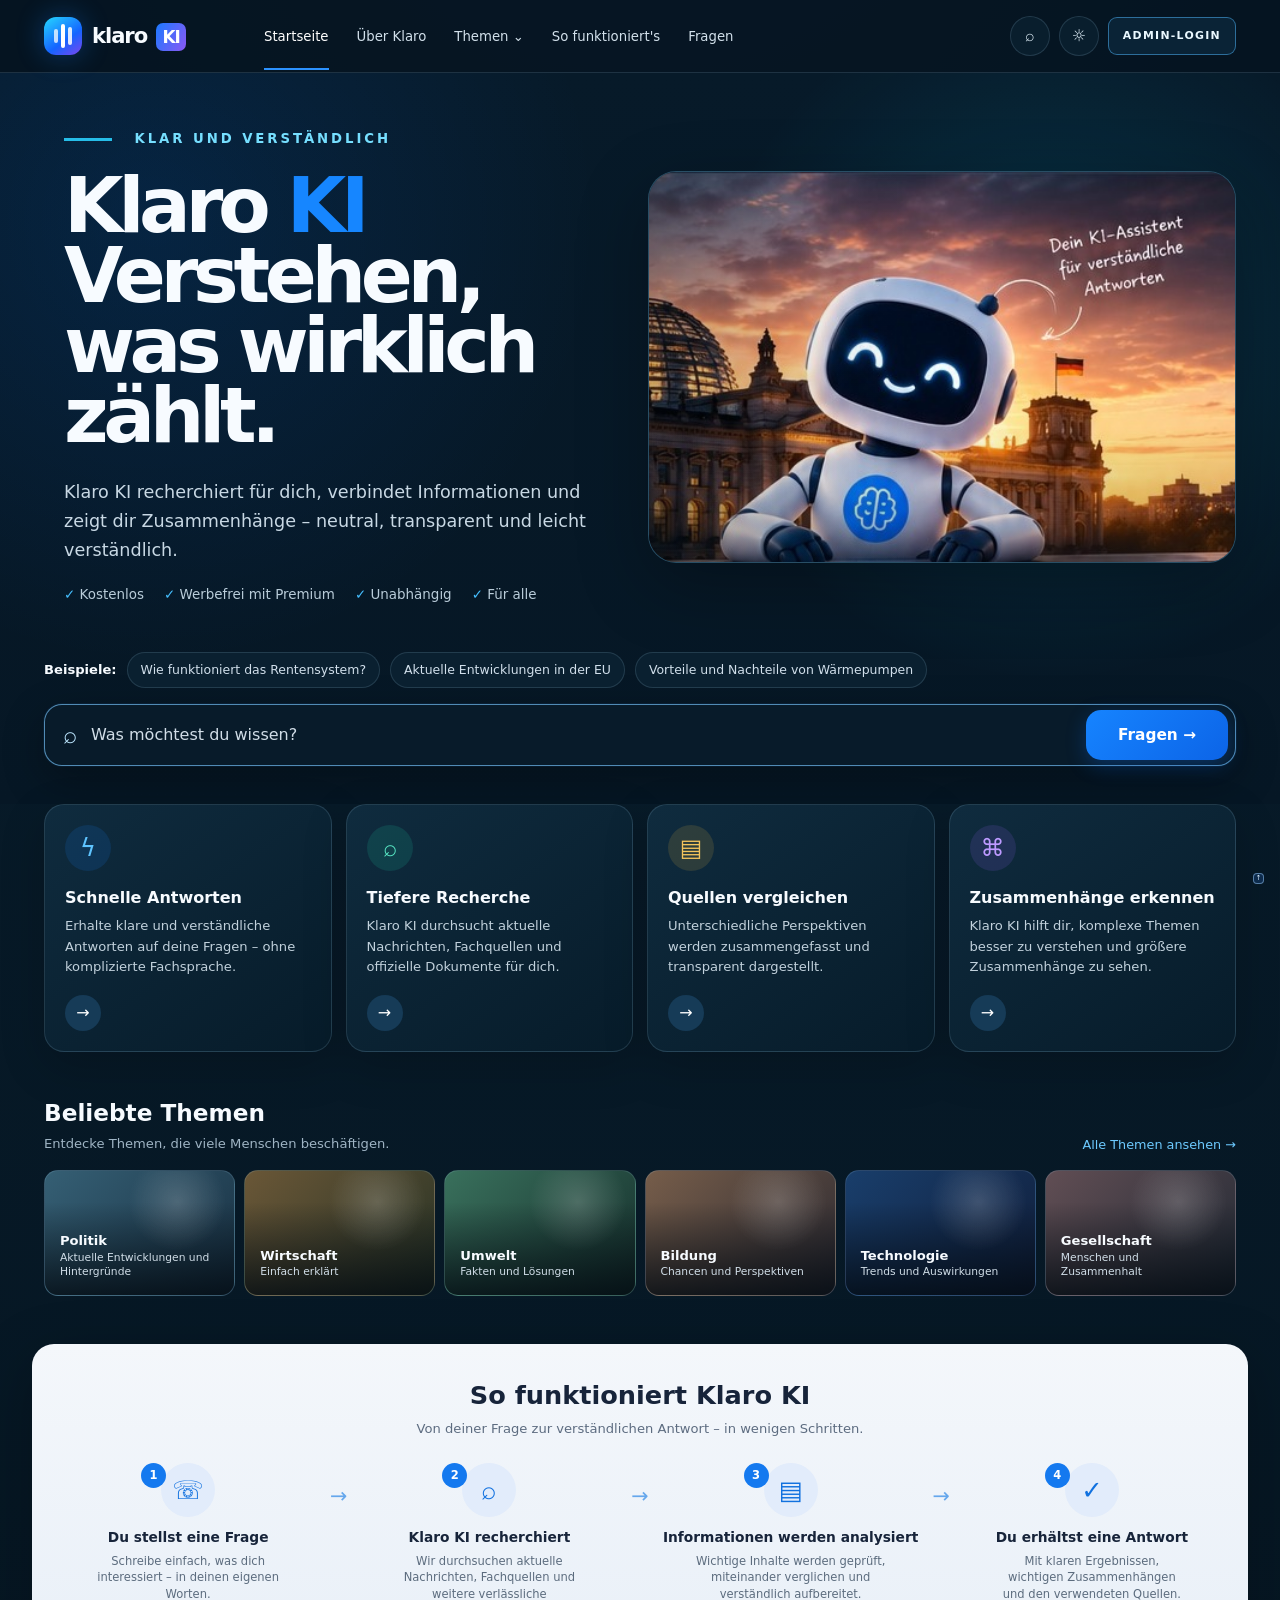
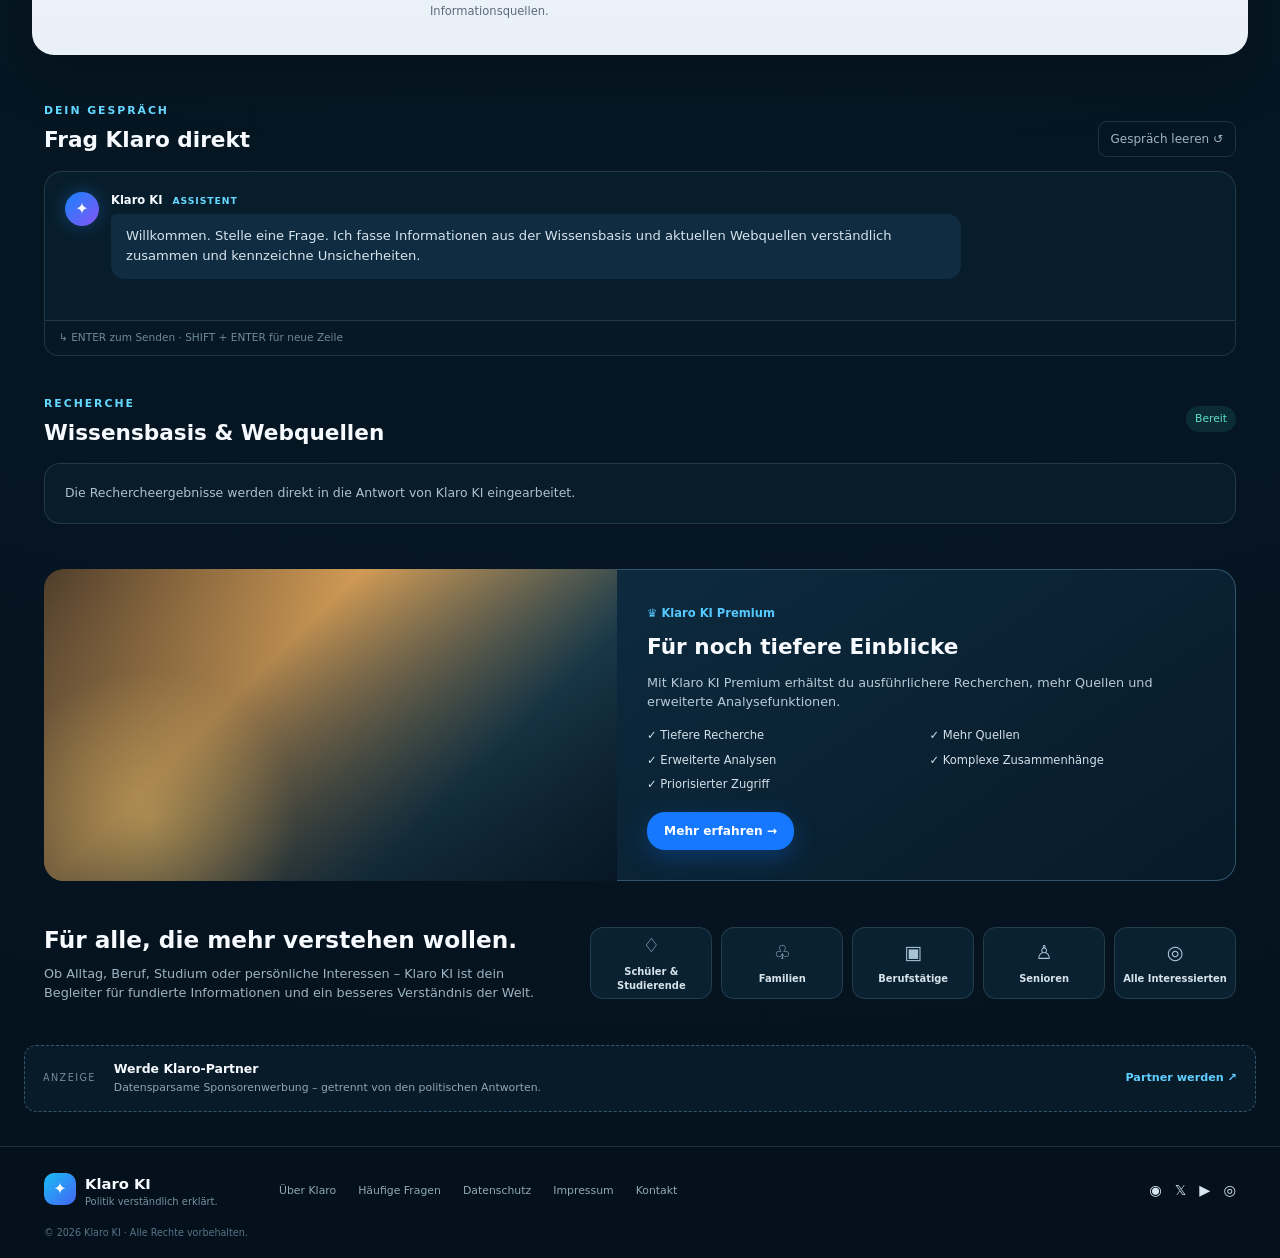
==== commit a29f5d04: "Add files via upload" ====
--- a/index.html
+++ b/index.html
@@ -1,17 +1,17 @@
 <!doctype html>
 <html lang="de">
 <head>
-<meta name="description" content="Klaro KI ist eine reine politische KI für sachliche Einordnung, Möglichkeiten und transparente Wahrscheinlichkeitseinschätzungen.">
+<meta name="description" content="Klaro KI ist eine deutschsprachige KI-Plattform für verständliche Antworten, Recherche, Quellenvergleich und politische Einordnung.">
 <meta name="twitter:card" content="summary_large_image">
-<meta name="twitter:title" content="Klaro KI – Politische Fragen verständlich einordnen">
-<meta name="twitter:description" content="Klaro KI ist eine reine politische KI für sachliche Einordnung, Möglichkeiten und transparente Wahrscheinlichkeitseinschätzungen.">
+<meta name="twitter:title" content="Klaro KI – Antworten, die Zusammenhänge verstehen">
+<meta name="twitter:description" content="Klaro KI hilft dir, Informationen zu recherchieren, Quellen zu vergleichen und komplexe Themen verständlich zu erklären.">
 <meta name="twitter:image" content="https://klaroki3.vercel.app/meta/klaro-ki-x-card.png">
-  <meta charset="utf-8">
-  <meta name="viewport" content="width=device-width, initial-scale=1">
-  <meta name="theme-color" content="#0b4ca8">
-  <title>Klaro KI – Politische Fragen verständlich einordnen</title>
-  <link rel="stylesheet" href="style.css">
-  <!-- InMobi Choice. Consent Manager Tag v3.0 (for TCF 2.3) -->
+<meta charset="utf-8">
+<meta name="viewport" content="width=device-width, initial-scale=1">
+<meta name="theme-color" content="#071827">
+<title>Klaro KI – Antworten, die Zusammenhänge verstehen</title>
+<link rel="stylesheet" href="style.css">
+<!-- InMobi Choice. Consent Manager Tag v3.0 (for TCF 2.3) -->
 <script type="text/javascript" async=true>
 (function() {
   var host = "www.themoneytizer.de";
@@ -19,10 +19,8 @@
   var firstScript = document.getElementsByTagName('script')[0];
   var url = 'https://cmp.inmobi.com'
     .concat('/choice/', '6Fv0cGNfc_bw8', '/', host, '/choice.js?tag_version=V3');
-  var reg = /^(https?:)?\/\/([a-zA-Z0-9.-]+)?(\/.*)?$/;
-  if (!reg.test(url)) {
-    throw new Error('Invalid URL');
-  }
+  var reg = /^(https?:)?\/\/[a-zA-Z0-9.-]+(\/.*)?$/;
+  if (!reg.test(url)) throw new Error('Invalid URL');
   element.async = true;
   element.type = 'text/javascript';
   element.src = url;
@@ -31,7 +29,6 @@
   function stub() {
     var TCF_LOCATOR_NAME = '__tcfapiLocator';
     var queue = [];
-    var cmpFrame;
     function addFrame() {
       var doc = window.document;
       var iframe = doc.createElement('iframe');
@@ -43,22 +40,15 @@
       var args = arguments;
       if (!args.length) return queue;
       if (args[0] === 'setGdprApplies') {
-        if (args.length > 3 && args[2] === 2 && typeof args[3] === 'boolean') {
-          window.__tcfapi.gdprApplies = args[3];
-          queue.push(args);
-        } else {
-          queue.push(args);
-        }
+        queue.push(args);
       } else if (args[0] === 'ping') {
         var retr = { gdprApplies: window.__tcfapi.gdprApplies, cmpLoaded: false, cmpStatus: 'stub', apiVersion: '2.2', tcfPolicyVersion: 4 };
         if (typeof args[2] === 'function') args[2](retr, true);
-      } else {
-        queue.push(args);
-      }
+      } else queue.push(args);
     }
     function postMessageEventHandler(event) {
       var json = typeof event.data === 'string' ? JSON.parse(event.data) : event.data;
-      if (json.__tcfapiCall) {
+      if (json && json.__tcfapiCall) {
         window.__tcfapi(json.__tcfapiCall.command, json.__tcfapiCall.version, function(retValue, success) {
           var returnMsg = { __tcfapiReturn: { returnValue: retValue, success: success, callId: json.__tcfapiCall.callId } };
           event.source.postMessage(typeof event.data === 'string' ? JSON.stringify(returnMsg) : returnMsg, '*');
@@ -74,213 +64,255 @@
 
   function uspStubFunction() {
     var arg = arguments;
-    if (typeof window.__uspapi === 'function') {
-      window.__uspapi.apply(window, arg);
-    } else {
-      window.__uspapi = function() { (window.__uspapi.a = window.__uspapi.a || []).push(arguments); };
-    }
+    if (typeof window.__uspapi === 'function') window.__uspapi.apply(window, arg);
+    else window.__uspapi = function() { (window.__uspapi.a = window.__uspapi.a || []).push(arguments); };
   }
   uspStubFunction();
-
   var __tcfapi = window.__tcfapi;
   window.__tcfapi('init', 2, function() {}, { tag_version: 'V3' });
 })();
 </script>
-<!-- End InMobi Choice. Consent Manager Tag v3.0 (for TCF 2.3) --></head>
+<!-- End InMobi Choice. Consent Manager Tag v3.0 (for TCF 2.3) -->
+
+<style></style>
+
+<style id="klaro-page-entrance">
+#klaroPageContent {
+  animation: klaroPageEntrance 900ms cubic-bezier(.16, 1, .3, 1) both;
+  transform-origin: 50% 50%;
+  will-change: transform, filter;
+}
+@keyframes klaroPageEntrance {
+  0% {
+    opacity: .86;
+    filter: blur(12px);
+    transform: scale(1.075);
+  }
+  55% {
+    opacity: 1;
+    filter: blur(3px);
+    transform: scale(1.025);
+  }
+  100% {
+    opacity: 1;
+    filter: blur(0);
+    transform: scale(1);
+  }
+}
+@media (prefers-reduced-motion: reduce) {
+  #klaroPageContent {
+    animation: none;
+    filter: none;
+    transform: none;
+  }
+}
+</style>
+
+</head>
 <body>
-  <div class="ambient ambient-a"></div><div class="ambient ambient-b"></div>
-  <header class="topbar">
-<a class="klaro-brand" href="index.html" aria-label="Klaro KI – Startseite">
-  <span class="klaro-brand-mark" aria-hidden="true"><span></span><span></span><span></span></span>
-  <span class="klaro-brand-word">klaro<span class="klaro-brand-ai">KI</span></span>
-  <span class="klaro-brand-tag">POLITIK KLARER SEHEN</span>
-</a>
-    <div class="system-online"><i></i><span>SYSTEM ONLINE</span></div><a class="admin-login-button" href="admin.html">LOGIN</a><span class="beta-badge">BETA</span>
+  <div id="klaroPageContent">
+  <header class="site-header">
+    <div class="header-inner">
+      <a class="brand" href="index.html" aria-label="Klaro KI – Startseite">
+        <span class="brand-mark" aria-hidden="true"><span></span><span></span><span></span></span>
+        <span class="brand-name">klaro <b>KI</b></span>
+      </a>
+      <nav class="main-nav" aria-label="Hauptnavigation">
+        <a class="active" href="#start">Startseite</a>
+        <a href="#ueber-klaro">Über Klaro</a>
+        <a href="#themen">Themen <span aria-hidden="true">⌄</span></a>
+        <a href="#so-funktionierts">So funktioniert's</a>
+        <a href="#fragen">Fragen</a>
+      </nav>
+      <div class="header-actions">
+        <button class="icon-button" type="button" aria-label="Suche" title="Suche">⌕</button>
+        <button class="icon-button" type="button" aria-label="Darstellung wechseln" title="Darstellung">☼</button>
+        <a class="admin-login-button" href="admin.html" aria-label="Admin-Bereich öffnen">ADMIN-LOGIN</a>
+      </div>
+    </div>
   </header>
 
-  
-
-
-<div class="app-shell">
-    <aside class="sidebar">
-      <div class="side-caption">POLITIK</div>
-      <button class="nav-button active" data-view="chat"><span>◉</span> KI-Chat <kbd>01</kbd></button>
-      <div class="side-divider"></div>
-      <div class="side-caption">WISSENSBASIS</div>
-      <div class="mini-status"><span class="pulse"></span><div><strong>Programm-Modus</strong><small>Begrenzte lokale Quellen</small></div><b>DE</b></div>
-      <div class="side-footer"><span class="tiny-reactor">✦</span><p>Politische Fragen und Antworten.<br><small>Quellen und Unsicherheit kenntlich machen.</small></p></div>
-    </aside>
-
-    <main class="main-area">
-      <section class="view active" id="chatView">
-        <div class="hero-row">
-          <div class="hero-copy">
-            <div class="eyebrow"><span class="eyebrow-line"></span> POLITIK VERSTÄNDLICH ERKLÄRT</div>
-            <h1>Politik verstehen.<br><span>Klarer einordnen.</span></h1>
-            <p class="lead">Stelle deine Frage. Klaro KI erklärt Zusammenhänge, trennt Positionen von Fakten und benennt offen, was unklar bleibt.</p>
+  <main id="start">
+    <section class="hero">
+      <div class="hero-inner">
+        <div class="hero-copy">
+          <p class="hero-kicker"><span></span> KLAR UND VERSTÄNDLICH</p>
+          <h1>Klaro <em>KI</em><br><strong>Verstehen,<br>was wirklich zählt.</strong></h1>
+          <p class="hero-lead">Klaro KI recherchiert für dich, verbindet Informationen und zeigt dir Zusammenhänge – neutral, transparent und leicht verständlich.</p>
+          <div class="hero-points" aria-label="Vorteile">
+            <span>✓ Kostenlos</span><span>✓ Werbefrei mit Premium</span><span>✓ Unabhängig</span><span>✓ Für alle</span>
           </div>
-          <div class="reactor" aria-label="Klaro KI Systemanimation"><div class="reactor-ring ring-one"></div><div class="reactor-ring ring-two"></div><div class="reactor-core">✦</div><span class="orbit orbit-one"></span><span class="orbit orbit-two"></span></div>
         </div>
-        <section class="klaro-purpose" aria-labelledby="klaro-purpose-title">
-          <div class="purpose-icon" aria-hidden="true">✦</div>
-          <div class="purpose-copy">
-            <p class="purpose-eyebrow">Wofür Klaro da ist</p>
-            <h2 id="klaro-purpose-title">Politische Themen. Verständlich auf den Punkt.</h2>
-            <p>Klaro KI hilft dir, politische Fragen einzuordnen, mögliche Entwicklungen und Handlungsoptionen zu betrachten und – soweit die verfügbaren Informationen es zulassen – Wahrscheinlichkeiten abzuschätzen.</p>
-            <p class="purpose-honesty"><strong>Immer transparent:</strong> Parteiforderungen, überprüfbare Fakten und offene Fragen sollen klar voneinander unterschieden werden. Einschätzungen sind keine Garantien.</p>
-          </div>
-        </section>
-        <div class="quick-grid">
-          <button class="quick-card" data-prompt="Wie kann ich eine politische Frage verständlich und sachlich einordnen?"><span class="quick-icon">☏</span><strong>Stelle deine Fragen</strong><small>Einfach &amp; direkt</small><span class="card-arrow">↗</span></button>
-          <button class="quick-card" data-prompt="Erkläre mir eine politische Position verständlich und ohne Fachjargon. Trenne Forderungen und Fakten."><span class="quick-icon">▤</span><strong>Verständliche Erklärungen</strong><small>Ohne Fachchinesisch</small><span class="card-arrow">↗</span></button>
-          <button class="quick-card" data-prompt="Welche möglichen Entwicklungen und Folgen gibt es bei einer politischen Maßnahme? Bitte benenne Unsicherheiten."><span class="quick-icon">▥</span><strong>Möglichkeiten &amp; Folgen</strong><small>Realistisch eingeordnet</small><span class="card-arrow">↗</span></button>
-          <button class="quick-card" data-prompt="Wie unterscheidet man bei einem politischen Thema belegte Fakten, Parteipositionen und offene Fragen?"><span class="quick-icon">✓</span><strong>Immer ehrlich</strong><small>Unsicherheit offen benennen</small><span class="card-arrow">↗</span></button>
+        <div class="hero-visual" aria-label="Klaro KI Assistent">
+          <img src="media/hero-klaro-berlin-abend.jpg" alt="Klaro KI Assistent vor einer Abendkulisse in Berlin">
         </div>
-        <div class="chat-panel">
-          <div class="panel-top"><div><span class="panel-indicator"></span><strong>Gespräch mit Klaro KI</strong></div><button id="clearChat" class="text-button">Gespräch leeren ↺</button></div>
-          <div id="chatMessages" class="chat-messages" aria-live="polite">
-            <div class="message assistant"><div class="message-avatar">✦</div><div><div class="message-name">Klaro KI <span>ASSISTENT</span></div><div class="message-bubble">Willkommen. Stelle eine politische Frage. Ich fasse Informationen aus der Wissensbasis und aktuellen Webquellen zu einer verständlichen, sachlichen Antwort zusammen und kennzeichne Unsicherheiten.</div></div></div>
-          </div>
-          <form id="chatForm" class="composer"><textarea id="chatInput" rows="1" placeholder="Stelle Klaro KI eine Frage …" aria-label="Frage an Klaro KI" required></textarea><button type="submit" aria-label="Senden">↑</button></form>
-          <div class="composer-bottom"><span>↳ ENTER zum Senden · SHIFT + ENTER für neue Zeile</span><span class="demo-label">KLARO KI · POLITIK <i></i></span></div>
+      </div>
+
+      <div class="question-wrap" id="fragen">
+        <div class="examples">
+          <strong>Beispiele:</strong>
+          <button type="button" data-prompt="Wie funktioniert das Rentensystem?">Wie funktioniert das Rentensystem?</button>
+          <button type="button" data-prompt="Welche aktuellen Entwicklungen gibt es in der EU?">Aktuelle Entwicklungen in der EU</button>
+          <button type="button" data-prompt="Welche Vorteile und Nachteile haben Wärmepumpen?">Vorteile und Nachteile von Wärmepumpen</button>
         </div>
-        <section class="klaro-ad-slot" aria-label="Sponsoring">
-          <div class="ad-label">ANZEIGE</div>
-          <div class="ad-copy">
-            <strong>Werde Klaro-Partner</strong>
-            <span>Datensparsame Sponsorenwerbung – getrennt von den politischen Antworten.</span>
-          </div>
-          <a class="ad-link" href="mailto:partner@klaro-ki.de?subject=Klaro%20KI%20Sponsoring">Partner werden ↗</a>
-        </section>
-        <section class="research-panel" aria-labelledby="research-title">
-          <div class="research-head">
-            <div><span class="eyebrow">RECHERCHE</span><h2 id="research-title">Wissensbasis &amp; Webquellen</h2></div>
-            <span id="researchStatus" class="research-status">Bereit</span>
-          </div>
-          <div id="researchResults" class="research-results">
-            <div class="research-empty">Die Rechercheergebnisse werden direkt in die Antwort von Klaro KI eingearbeitet.</div>
-          </div>
-        </section>
-      </section>
-
-    </main>
+        <form id="chatForm" class="question-box">
+          <span class="question-icon" aria-hidden="true">⌕</span>
+          <textarea id="chatInput" rows="1" placeholder="Was möchtest du wissen?" aria-label="Frage an Klaro KI" required></textarea>
+          <button type="submit">Fragen <span aria-hidden="true">→</span></button>
+        </form>
+      </div>
+    </section>
+
+    <section class="feature-section" id="ueber-klaro" aria-label="Klaro KI Funktionen">
+      <article class="feature-card feature-blue"><div class="feature-icon">ϟ</div><h2>Schnelle Antworten</h2><p>Erhalte klare und verständliche Antworten auf deine Fragen – ohne komplizierte Fachsprache.</p><span class="round-arrow">→</span></article>
+      <article class="feature-card feature-green"><div class="feature-icon">⌕</div><h2>Tiefere Recherche</h2><p>Klaro KI durchsucht aktuelle Nachrichten, Fachquellen und offizielle Dokumente für dich.</p><span class="round-arrow">→</span></article>
+      <article class="feature-card feature-gold"><div class="feature-icon">▤</div><h2>Quellen vergleichen</h2><p>Unterschiedliche Perspektiven werden zusammengefasst und transparent dargestellt.</p><span class="round-arrow">→</span></article>
+      <article class="feature-card feature-violet"><div class="feature-icon">⌘</div><h2>Zusammenhänge erkennen</h2><p>Klaro KI hilft dir, komplexe Themen besser zu verstehen und größere Zusammenhänge zu sehen.</p><span class="round-arrow">→</span></article>
+    </section>
+
+    <section class="topics-section" id="themen">
+      <div class="section-heading"><div><h2>Beliebte Themen</h2><p>Entdecke Themen, die viele Menschen beschäftigen.</p></div><a href="#fragen">Alle Themen ansehen →</a></div>
+      <div class="topic-grid">
+        <a class="topic-card topic-politik" href="#fragen" data-prompt="Erkläre mir die aktuellen politischen Entwicklungen in Deutschland."><span>Politik</span><small>Aktuelle Entwicklungen und Hintergründe</small></a>
+        <a class="topic-card topic-wirtschaft" href="#fragen" data-prompt="Erkläre mir eine aktuelle wirtschaftliche Entwicklung verständlich."><span>Wirtschaft</span><small>Einfach erklärt</small></a>
+        <a class="topic-card topic-umwelt" href="#fragen" data-prompt="Welche wichtigen Entwicklungen gibt es beim Klimaschutz?"><span>Umwelt</span><small>Fakten und Lösungen</small></a>
+        <a class="topic-card topic-bildung" href="#fragen" data-prompt="Welche aktuellen Themen sind für Bildung und Studium wichtig?"><span>Bildung</span><small>Chancen und Perspektiven</small></a>
+        <a class="topic-card topic-tech" href="#fragen" data-prompt="Welche aktuellen Technologietrends sind relevant?"><span>Technologie</span><small>Trends und Auswirkungen</small></a>
+        <a class="topic-card topic-gesellschaft" href="#fragen" data-prompt="Welche gesellschaftlichen Entwicklungen sind aktuell wichtig?"><span>Gesellschaft</span><small>Menschen und Zusammenhalt</small></a>
+      </div>
+    </section>
+
+    <section class="how-section" id="so-funktionierts">
+      <div class="how-heading"><h2>So funktioniert Klaro KI</h2><p>Von deiner Frage zur verständlichen Antwort – in wenigen Schritten.</p></div>
+      <div class="steps">
+        <div class="step"><b>1</b><div class="step-icon">☏</div><h3>Du stellst eine Frage</h3><p>Schreibe einfach, was dich interessiert – in deinen eigenen Worten.</p></div>
+        <div class="step-arrow">→</div>
+        <div class="step"><b>2</b><div class="step-icon">⌕</div><h3>Klaro KI recherchiert</h3><p>Wir durchsuchen aktuelle Nachrichten, Fachquellen und weitere verlässliche Informationsquellen.</p></div>
+        <div class="step-arrow">→</div>
+        <div class="step"><b>3</b><div class="step-icon">▤</div><h3>Informationen werden analysiert</h3><p>Wichtige Inhalte werden geprüft, miteinander verglichen und verständlich aufbereitet.</p></div>
+        <div class="step-arrow">→</div>
+        <div class="step"><b>4</b><div class="step-icon">✓</div><h3>Du erhältst eine Antwort</h3><p>Mit klaren Ergebnissen, wichtigen Zusammenhängen und den verwendeten Quellen.</p></div>
+      </div>
+    </section>
+
+    <section class="workspace-section" aria-label="Klaro KI Gespräch">
+      <div class="workspace-head"><div><span class="eyebrow">DEIN GESPRÄCH</span><h2>Frag Klaro direkt</h2></div><button id="clearChat" class="clear-button" type="button">Gespräch leeren ↺</button></div>
+      <div id="chatMessages" class="chat-messages" aria-live="polite">
+        <div class="message assistant"><div class="message-avatar">✦</div><div><div class="message-name">Klaro KI <span>ASSISTENT</span></div><div class="message-bubble">Willkommen. Stelle eine Frage. Ich fasse Informationen aus der Wissensbasis und aktuellen Webquellen verständlich zusammen und kennzeichne Unsicherheiten.</div></div></div>
+      </div>
+      <div class="workspace-hint">↳ ENTER zum Senden · SHIFT + ENTER für neue Zeile</div>
+    </section>
+
+    <section class="research-panel" aria-labelledby="research-title">
+      <div class="research-head"><div><span class="eyebrow">RECHERCHE</span><h2 id="research-title">Wissensbasis &amp; Webquellen</h2></div><span id="researchStatus" class="research-status">Bereit</span></div>
+      <div id="researchResults" class="research-results"><div class="research-empty">Die Rechercheergebnisse werden direkt in die Antwort von Klaro KI eingearbeitet.</div></div>
+    </section>
+
+    <section class="premium-section" id="premium">
+      <div class="premium-image"></div>
+      <div class="premium-card">
+        <span class="premium-label">♛ Klaro KI Premium</span>
+        <h2>Für noch tiefere Einblicke</h2>
+        <p>Mit Klaro KI Premium erhältst du ausführlichere Recherchen, mehr Quellen und erweiterte Analysefunktionen.</p>
+        <div class="premium-list"><span>✓ Tiefere Recherche</span><span>✓ Mehr Quellen</span><span>✓ Erweiterte Analysen</span><span>✓ Komplexe Zusammenhänge</span><span>✓ Priorisierter Zugriff</span></div>
+        <button type="button" class="premium-cta" id="premiumLearnMore">Mehr erfahren →</button>
+      </div>
+    </section>
+
+    <section class="audience-section">
+      <div><h2>Für alle, die mehr verstehen wollen.</h2><p>Ob Alltag, Beruf, Studium oder persönliche Interessen – Klaro KI ist dein Begleiter für fundierte Informationen und ein besseres Verständnis der Welt.</p></div>
+      <div class="audience-grid"><span>♢<b>Schüler &amp;<br>Studierende</b></span><span>♧<b>Familien</b></span><span>▣<b>Berufstätige</b></span><span>♙<b>Senioren</b></span><span>◎<b>Alle Interessierten</b></span></div>
+    </section>
+
+    <section class="klaro-ad-slot" aria-label="Sponsoring"><div class="ad-label">ANZEIGE</div><div class="ad-copy"><strong>Werde Klaro-Partner</strong><span>Datensparsame Sponsorenwerbung – getrennt von den politischen Antworten.</span></div><a class="ad-link" href="mailto:partner@klaro-ki.de?subject=Klaro%20KI%20Sponsoring">Partner werden ↗</a></section>
+  </main>
+
+  <footer class="site-footer">
+    <div class="footer-inner">
+      <div class="footer-brand"><span class="footer-mark">✦</span><strong>Klaro KI</strong><small>Politik verständlich erklärt.</small></div>
+      <nav aria-label="Footer Navigation"><a href="#ueber-klaro">Über Klaro</a><a href="#fragen">Häufige Fragen</a><button type="button" class="footer-link-button" id="privacyButton">Datenschutz</button><a href="impressum.html">Impressum</a><a href="mailto:partner@klaroki.de?subject=Kontakt%20Klaro%20KI">Kontakt</a></nav>
+      <div class="social-links" aria-label="Social Media"><span>◉</span><span>𝕏</span><span>▶</span><span>◎</span></div>
+    </div>
+    <div class="copyright">© 2026 Klaro KI · Alle Rechte vorbehalten.</div>
+  </footer>
+
   </div>
 
-  
-
-
-<section class="klaro-sources-footer" aria-labelledby="klaro-sources-title">
-  <div class="sources-footer-inner">
-    <div class="sources-footer-heading">
-      <div>
-        <p class="sources-eyebrow">TRANSPARENZ</p>
-        <h2 id="klaro-sources-title">So arbeitet Klaro KI</h2>
-        <p class="sources-description">Klaro verbindet die externe Wissensdatenbank mit aktueller Webrecherche. Gespeichertes Wissen und neue Webinformationen werden gemeinsam ausgewertet und zu einer verständlichen, zusammenhängenden Antwort verarbeitet.</p>
-      </div>
-    </div>
-    <div class="transparency-grid">
-      <div><strong>1 · Frage</strong><span>Die Frage wird eingeordnet und mit passenden Einträgen der Wissensdatenbank abgeglichen.</span></div>
-      <div><strong>2 · Recherche</strong><span>Falls aktuelle Informationen benötigt werden, wird eine Webrecherche ausgelöst.</span></div>
-      <div><strong>3 · Zusammenhänge</strong><span>Mehrere relevante Informationen werden verglichen und zu einer verständlichen Antwort zusammengeführt – nicht als rohe Trefferliste.</span></div>
-      <div><strong>4 · Lernen</strong><span>Neue Informationen werden strukturiert erfasst und können später erneut zur Beantwortung ähnlicher Fragen herangezogen werden.</span></div>
-    </div>
+  <div class="premium-modal" id="premiumModal" aria-hidden="true">
+    <div class="premium-modal-backdrop" data-premium-close></div>
+    <section class="premium-modal-card" role="dialog" aria-modal="true" aria-labelledby="premiumModalTitle">
+      <button type="button" class="premium-modal-close" id="premiumModalClose" aria-label="Fenster schließen">×</button>
+      <span class="premium-label">♛ Klaro KI Premium</span>
+      <h2 id="premiumModalTitle">Für noch tiefere Einblicke.</h2>
+      <p class="premium-modal-intro">Mit Klaro KI Premium erhältst du mehr Tiefe bei Recherche, Quellenvergleich und Analyse.</p>
+      <div class="premium-modal-benefits">
+        <div><span>✓</span><strong>Tiefere Recherche</strong><small>Ausführlichere Recherchen zu deinen Fragen.</small></div>
+        <div><span>✓</span><strong>Mehr Quellen</strong><small>Zusätzliche relevante Informationsquellen.</small></div>
+        <div><span>✓</span><strong>Erweiterte Analysen</strong><small>Mehr Einordnung und detailliertere Auswertung.</small></div>
+        <div><span>✓</span><strong>Komplexe Zusammenhänge</strong><small>Größere Themen verständlich miteinander verbinden.</small></div>
+        <div><span>✓</span><strong>Priorisierter Zugriff</strong><small>Premium-Zugriff auf die erweiterten Funktionen.</small></div>
+      </div>
+      <div class="premium-modal-price"><strong>1,49 €</strong><span>pro Monat</span></div>
+      <button type="button" class="premium-subscribe-button" id="premiumSubscribe">Kostenpflichtig Abonnieren</button>
+      <button type="button" class="premium-decline-button" id="premiumDecline">Nein Danke</button>
+      <p class="premium-modal-note" id="premiumCheckoutStatus" aria-live="polite"></p>
+    </section>
   </div>
-</section>
-<section class="business-plus">
-  <div class="business-plus-head">
-    <span class="business-label">KLARO KI ANGEBOTE</span>
-    <h2>Mehr aus Klaro machen</h2>
-    <p>Für Nutzer, Unternehmen und Organisationen – klar getrennt von der politischen Antwortlogik.</p>
-  </div>
-
-  <div class="business-grid">
-    <article class="business-card">
-      <span class="business-card-tag">NUTZER</span>
-      <h3>Premium-Mitgliedschaft</h3>
-      <p>Werbefrei, ausführlichere Recherche, mehr Quellenvergleich und tiefere Antworten.</p>
-    </article>
-
-    <article class="business-card">
-      <span class="business-card-tag">UNTERNEHMEN</span>
-      <h3>Werbepartner werden</h3>
-      <p>Transparente Partnerflächen für Unternehmen – getrennt von Klaros redaktionellen Antworten.</p>
-      <a href="mailto:dirkpelikan@freenet.de?subject=Werbepartnerschaft%20Klaro%20KI" class="business-small-btn">Partnerschaft anfragen</a>
-    </article>
-
-    <article class="business-card">
-      <span class="business-card-tag">RECHERCHE</span>
-      <h3>Politische Dossiers</h3>
-      <p>Ausführliche Themenaufbereitung mit Quellenvergleich, Zeitlinien und verständlicher Zusammenfassung.</p>
-      <a href="mailto:premium@klaroki.de?subject=Klaro%20KI%20Dossier" class="business-small-btn">Dossier anfragen</a>
-    </article>
-
-    <article class="business-card">
-      <span class="business-card-tag">B2B</span>
-      <h3>Klaro für Organisationen</h3>
-      <p>Individuelle Recherche- und Wissenslösungen für Unternehmen und Bildungseinrichtungen.</p>
-      <a href="mailto:partner@klaroki.de?subject=Klaro%20KI%20B2B" class="business-small-btn">B2B anfragen</a>
-    </article>
-  </div>
-</section>
-
-
+
+  <button type="button" id="klaroTopButton" aria-label="Zum Seitenanfang">↑</button>
   <script src="app.js"></script>
-
-
-
-
-
-
-
-
-
-
-
-
-
-<footer class="klaro-final-footer">
-  <div class="klaro-final-footer-inner">
-    <div class="klaro-footer-brand"><strong>Klaro KI</strong><span>Politik verständlich erklärt.</span></div>
-    <nav aria-label="Rechtliche und geschäftliche Links">
-      <a href="impressum.html">Impressum</a>
-      <button type="button" class="footer-link-button" id="privacyButton">Datenschutz</button>
-      <a href="mailto:partner@klaroki.de?subject=Werbepartnerschaft%20Klaro%20KI">Werbepartnerschaft</a>
-      <a href="mailto:premium@klaroki.de?subject=Klaro%20KI%20Premium">Premium-Mitgliedschaft</a>
-    </nav>
-    <div class="klaro-copyright">© 2026 Klaro KI · Alle Rechte vorbehalten.</div>
-  </div>
-</footer>
-
-
-<style>
-  #klaroTopButton {
-    position: fixed;
-    right: 14px;
-    bottom: 14px;
-    width: 3mm;
-    height: 3mm;
-    min-width: 3mm;
-    min-height: 3mm;
-    padding: 0;
-    border: 1px solid rgba(160, 210, 255, 0.45);
-    border-radius: 3px;
-    background: rgba(20, 60, 110, 0.45);
-    color: rgba(220, 240, 255, 0.8);
-    font-size: 7px;
-    line-height: 1;
-    cursor: pointer;
-    z-index: 9999;
-    display: flex;
-    align-items: center;
-    justify-content: center;
-  }
-</style>
-<button type="button" id="klaroTopButton" aria-label="Zum Seitenanfang">↑</button>
-<script>
-  document.getElementById('klaroTopButton').addEventListener('click', () => {
-    window.scrollTo({ top: 0, behavior: 'smooth' });
-  });
-</script>
-
+  <script>
+    document.getElementById('klaroTopButton').addEventListener('click', () => window.scrollTo({top:0, behavior:'smooth'}));
+    const premiumModal = document.getElementById('premiumModal');
+    const premiumLearnMore = document.getElementById('premiumLearnMore');
+    const premiumModalClose = document.getElementById('premiumModalClose');
+    const premiumDecline = document.getElementById('premiumDecline');
+    const premiumSubscribe = document.getElementById('premiumSubscribe');
+    const premiumCheckoutStatus = document.getElementById('premiumCheckoutStatus');
+
+    function openPremiumModal(){
+      premiumCheckoutStatus.textContent = '';
+      premiumModal.classList.add('is-open');
+      premiumModal.setAttribute('aria-hidden','false');
+      document.body.classList.add('modal-open');
+      premiumModalClose.focus();
+    }
+    function closePremiumModal(){
+      premiumModal.classList.remove('is-open');
+      premiumModal.setAttribute('aria-hidden','true');
+      document.body.classList.remove('modal-open');
+    }
+    premiumLearnMore.addEventListener('click', openPremiumModal);
+    premiumModalClose.addEventListener('click', closePremiumModal);
+    premiumDecline.addEventListener('click', closePremiumModal);
+    premiumModal.addEventListener('click', (event) => {
+      if (event.target.matches('[data-premium-close]')) closePremiumModal();
+    });
+    document.addEventListener('keydown', (event) => {
+      if (event.key === 'Escape' && premiumModal.classList.contains('is-open')) closePremiumModal();
+    });
+
+    premiumSubscribe.addEventListener('click', async () => {
+      premiumSubscribe.disabled = true;
+      premiumCheckoutStatus.textContent = 'Stripe wird geöffnet …';
+      try {
+        const response = await fetch('/api/create-checkout-session', {
+          method: 'POST',
+          headers: {'Content-Type':'application/json'},
+          body: JSON.stringify({})
+        });
+        const data = await response.json().catch(() => ({}));
+        if (!response.ok || !data.url) throw new Error(data.error || 'Stripe-Checkout konnte nicht gestartet werden.');
+        window.location.href = data.url;
+      } catch (error) {
+        premiumCheckoutStatus.textContent = error.message || 'Der Stripe-Checkout konnte nicht gestartet werden.';
+        premiumSubscribe.disabled = false;
+      }
+    });
+    document.querySelectorAll('.topic-card[data-prompt]').forEach(card => card.addEventListener('click', () => {
+      const input = document.getElementById('chatInput');
+      if (input) { input.value = card.dataset.prompt; input.focus(); }
+    }));
+  </script>
 </body>
 </html>
--- a/style.css
+++ b/style.css
@@ -1,441 +1,109 @@
-@import url('https://fonts.googleapis.com/css2?family=DM+Mono:wght@400;500&family=Manrope:wght@400;500;600;700;800&display=swap');
-:root{--bg:#07111e;--panel:#0b1928;--panel2:#0d2031;--line:#1b3a50;--text:#e9f5ff;--muted:#8ba4b8;--cyan:#55b8ff;--blue:#1769d2;--amber:#78c7ff;--font:'Manrope',Arial,sans-serif;--mono:'DM Mono',monospace}
-*{box-sizing:border-box}body{margin:0;min-height:100vh;background:radial-gradient(ellipse at 66% 5%,#12304a 0,transparent 36%),var(--bg);color:var(--text);font-family:var(--font);font-size:14px;overflow-x:hidden}.ambient{position:fixed;pointer-events:none;border-radius:50%;filter:blur(100px);opacity:.12;z-index:-1}.ambient-a{width:300px;height:300px;background:#00d9ff;top:22%;left:30%}.ambient-b{width:250px;height:250px;background:#1269d3;right:4%;bottom:0}.topbar{height:76px;border-bottom:1px solid #1b3548;display:flex;align-items:center;justify-content:space-between;padding:0 34px;background:#06101bd9;backdrop-filter:blur(18px);position:sticky;top:0;z-index:5}.brand{display:flex;align-items:center;gap:12px;color:inherit;text-decoration:none}.brand-icon{width:39px;height:39px;display:grid;place-items:center;color:var(--cyan);font-size:23px;border:1px solid #3a9eb4;border-radius:12px;box-shadow:0 0 22px #38dfff22,inset 0 0 12px #38dfff12}.brand strong{display:block;font-size:16px;letter-spacing:2px}.brand strong span{color:var(--cyan)}.brand small{display:block;color:#668399;font:9px var(--mono);letter-spacing:1.4px;margin-top:3px}.system-online{display:flex;gap:9px;align-items:center;color:#9fc5d4;font:10px var(--mono);letter-spacing:1.2px}.system-online i,.panel-indicator,.demo-label i{width:7px;height:7px;border-radius:50%;background:#4df5b5;box-shadow:0 0 12px #4df5b5;display:inline-block}.back-link{color:#91aabc;text-decoration:none;font-size:12px}.back-link:hover{color:var(--cyan)}.app-shell{display:grid;grid-template-columns:224px minmax(0,1fr);max-width:1600px;margin:auto;min-height:calc(100vh - 76px)}.sidebar{border-right:1px solid #1b3548;padding:28px 16px;display:flex;flex-direction:column;background:#07131fe0}.side-caption{font:10px var(--mono);letter-spacing:1.8px;color:#54748a;padding:0 12px 13px}.nav-button{width:100%;display:flex;align-items:center;gap:12px;padding:13px 12px;background:transparent;border:1px solid transparent;border-radius:9px;color:#8ba5b8;text-align:left;cursor:pointer;font:500 12px var(--font);margin-bottom:5px}.nav-button>span{font-size:18px;color:#7295aa;width:20px}.nav-button kbd{margin-left:auto;font:10px var(--mono);color:#4f7188}.nav-button:hover,.nav-button.active{background:linear-gradient(100deg,#15344a,#10273a);border-color:#26526a;color:#eafaff}.nav-button.active>span{color:var(--cyan)}.side-divider{height:1px;background:#193449;margin:22px 7px}.mini-status{display:flex;align-items:center;gap:9px;padding:12px;background:#0a1a28;border:1px solid #1b3a4d;border-radius:10px}.pulse{width:7px;height:7px;background:#54f5b6;border-radius:50%;box-shadow:0 0 10px #54f5b6}.mini-status strong,.mini-status small{display:block}.mini-status strong{font-size:11px}.mini-status small{font-size:9px;color:#7895a8;margin-top:4px}.mini-status b{font:9px var(--mono);color:#62e9bd;margin-left:auto}.side-footer{margin-top:auto;padding:16px 9px 0;border-top:1px solid #183246;display:flex;gap:11px;align-items:flex-start}.tiny-reactor{display:grid;place-items:center;width:28px;height:28px;border:1px solid #3c8fa5;border-radius:50%;color:var(--cyan);box-shadow:0 0 12px #2ddfff20}.side-footer p{font-size:10px;line-height:1.7;color:#aac0ce;margin:0}.side-footer small{color:#67869b}.main-area{padding:38px clamp(22px,4vw,62px) 30px;min-width:0}.view{display:none;max-width:1180px;margin:0 auto}.view.active{display:block}.hero-row{display:flex;align-items:center;justify-content:space-between;gap:24px}.eyebrow{font:10px var(--mono);letter-spacing:1.7px;color:#76a3bc;display:flex;align-items:center;gap:9px}.eyebrow-line{width:23px;height:1px;background:var(--cyan);box-shadow:0 0 8px var(--cyan)}h1{font-size:clamp(30px,4vw,45px);letter-spacing:-1.8px;line-height:1.17;margin:17px 0 11px;font-weight:700}h1 span{color:var(--cyan)}.lead{font-size:13px;color:#91aabd;line-height:1.7;margin:0}.reactor{width:132px;height:132px;position:relative;display:grid;place-items:center;flex-shrink:0;margin-right:7%}.reactor-ring{position:absolute;border-radius:50%;border:1px solid #42dfff77;inset:7px;box-shadow:0 0 28px #31dfff13,inset 0 0 24px #31dfff0a}.ring-one{border-style:dashed;animation:spin 24s linear infinite}.ring-two{inset:20px;border-color:#58a9ff77;animation:spin 16s linear infinite reverse}.reactor-core{width:48px;height:48px;border-radius:50%;display:grid;place-items:center;background:radial-gradient(circle,#c5f9ff 0,#39d9f8 20%,#146b9c 58%,#09253d 72%);color:#eaffff;font-weight:800;font-size:22px;box-shadow:0 0 20px #41e4ffb0,0 0 55px #30b8ff44}.orbit{position:absolute;width:5px;height:5px;background:var(--amber);border-radius:50%;box-shadow:0 0 10px var(--amber)}.orbit-one{top:13px;right:24px}.orbit-two{bottom:13px;left:20px;background:var(--cyan);box-shadow:0 0 10px var(--cyan)}@keyframes spin{to{transform:rotate(360deg)}}.quick-grid{display:grid;grid-template-columns:repeat(3,minmax(0,1fr));gap:12px;margin:31px 0 22px}.quick-card{position:relative;text-align:left;min-height:113px;padding:16px;background:linear-gradient(135deg,#0e2334,#0a1927);border:1px solid #1b3d52;border-radius:12px;color:var(--text);cursor:pointer;transition:.18s}.quick-card:hover{border-color:#46cce9;transform:translateY(-2px);box-shadow:0 9px 30px #00cfff0b}.quick-icon{display:grid;place-items:center;width:27px;height:27px;border-radius:7px;background:#12364a;color:var(--cyan);font-size:17px;margin-bottom:12px}.quick-card strong,.quick-card small{display:block}.quick-card strong{font-size:12px}.quick-card small{color:#7896a9;font-size:10px;margin-top:5px}.card-arrow{position:absolute;right:14px;top:14px;color:#54768b}.chat-panel,.image-preview-panel,.controls-panel{background:#0a1927d9;border:1px solid #1c3d52;border-radius:13px;overflow:hidden;box-shadow:0 15px 50px #00000018}.panel-top{height:53px;display:flex;align-items:center;justify-content:space-between;padding:0 17px;border-bottom:1px solid #19374b;background:#0c1e2d}.panel-top>div{display:flex;align-items:center;gap:9px}.panel-top strong{font-size:11px;letter-spacing:.2px}.tiny-label{font:9px var(--mono);letter-spacing:1px;color:#5e849c}.text-button{background:transparent;border:0;color:#7da0b5;font:10px var(--mono);cursor:pointer}.text-button:hover{color:var(--cyan)}.chat-messages{min-height:188px;max-height:340px;overflow:auto;padding:20px;display:flex;flex-direction:column;gap:18px}.message{display:flex;gap:11px;align-items:flex-start;max-width:92%}.message.user{align-self:flex-end;flex-direction:row-reverse}.message-avatar{width:30px;height:30px;display:grid;place-items:center;flex-shrink:0;border:1px solid #28738a;border-radius:9px;color:var(--cyan);background:#0e2b3c}.message.user .message-avatar{border-color:#73552e;color:var(--amber);background:#2b2115;font-size:10px}.message-name{font:9px var(--mono);letter-spacing:1px;color:#7da3b9;margin:1px 0 7px}.message-name span{margin-left:7px;color:#47687e}.message-bubble{background:#102638;border:1px solid #1b3e54;border-radius:2px 10px 10px 10px;padding:12px 14px;color:#d0e1ec;line-height:1.7;font-size:12px;white-space:pre-wrap;overflow-wrap:anywhere}.message.user .message-bubble{background:#142d3d;border-color:#28536a;border-radius:10px 2px 10px 10px}.composer{display:flex;align-items:flex-end;gap:12px;margin:0 16px;padding:9px 10px 9px 15px;border:1px solid #28536b;border-radius:11px;background:#06121e}.composer:focus-within{border-color:#44d7f0;box-shadow:0 0 0 3px #32d8f00d}.composer textarea{resize:vertical;max-height:130px;min-height:31px;flex:1;background:transparent;border:0;outline:0;color:#e8f8ff;font:12px/1.7 var(--font);padding:5px 0}.composer textarea::placeholder{color:#58758a}.composer button{width:34px;height:34px;flex-shrink:0;border:1px solid #4be1f4;border-radius:8px;background:linear-gradient(135deg,#51eaff,#2b9fc9);color:#061522;font-size:22px;font-weight:700;cursor:pointer;box-shadow:0 0 15px #30dfff25}.composer-bottom{display:flex;justify-content:space-between;gap:10px;padding:11px 19px 14px;color:#55768b;font:9px var(--mono);letter-spacing:.2px}.demo-label{display:flex;align-items:center;gap:6px}.demo-label i{width:5px;height:5px}.fineprint{font-size:10px;line-height:1.6;color:#607f93;margin:15px 2px 0}.image-layout{display:grid;grid-template-columns:minmax(0,1.4fr) minmax(280px,.9fr);gap:16px;margin-top:28px}.preview-stage{min-height:390px;padding:20px;display:grid;place-items:center;background-color:#081521;background-image:linear-gradient(#19324744 1px,transparent 1px),linear-gradient(90deg,#19324744 1px,transparent 1px);background-size:25px 25px}.empty-preview{text-align:center;display:flex;flex-direction:column;align-items:center}.upload-symbol{width:57px;height:57px;display:grid;place-items:center;border:1px dashed #4a829b;border-radius:17px;color:var(--cyan);font-size:28px;margin-bottom:18px;background:#102638}.empty-preview strong{font-size:13px}.empty-preview p{font-size:11px;color:#7897ab;margin:8px 0 17px}.empty-preview small{font:9px var(--mono);color:#55768a;margin-top:12px;letter-spacing:1.2px}.preview-stage canvas{display:block;max-width:100%;max-height:500px;width:auto;height:auto;box-shadow:0 10px 40px #0008}.hidden{display:none!important}.preview-footer{display:flex;justify-content:space-between;align-items:center;gap:8px;padding:13px 16px;border-top:1px solid #19374b;color:#65879c;font:9px var(--mono)}.controls-panel{padding-bottom:14px}.upload-row{margin:15px 15px 19px;padding:12px;display:flex;align-items:center;gap:10px;border:1px dashed #2c5369;border-radius:9px;background:#0c2030;cursor:pointer}.upload-row>span:first-child{font-size:20px;color:var(--cyan)}.upload-row strong,.upload-row small{display:block}.upload-row strong{font-size:11px}.upload-row small{font-size:9px;color:#7594a9;margin-top:4px}.upload-row b{margin-left:auto;color:var(--cyan);font-size:18px}.control-group{padding:0 17px;margin:17px 0}.control-label{display:flex;justify-content:space-between;align-items:center;margin-bottom:10px;font-size:11px;color:#c3d7e4}.control-label output{font:10px var(--mono);color:var(--cyan)}input[type=range]{width:100%;accent-color:var(--cyan);cursor:pointer;height:4px}.filter-buttons{display:grid;grid-template-columns:repeat(3,1fr);gap:7px;padding:3px 15px 16px}.filter-button{border:1px solid #24465b;border-radius:7px;padding:9px 5px;background:#0c2030;color:#91aabd;font:10px var(--mono);cursor:pointer}.filter-button.active,.filter-button:hover{border-color:#3fcde7;color:var(--cyan);background:#103146}.edit-actions{display:flex;gap:8px;padding:0 15px}.primary-button,.secondary-button{display:inline-flex;align-items:center;justify-content:center;gap:6px;min-height:37px;padding:0 13px;border-radius:7px;font:600 10px var(--font);text-decoration:none;cursor:pointer}.primary-button{background:linear-gradient(120deg,#59e8f8,#45b8e5);border:1px solid #64eafa;color:#041522}.primary-button:hover{filter:brightness(1.07)}.primary-button:disabled{opacity:.4;cursor:not-allowed}.secondary-button{background:#102638;border:1px solid #2a4b5e;color:#9bb5c6}.edit-actions .primary-button{flex:1}.privacy-note{font-size:9px;line-height:1.6;color:#5d8295;padding:0 16px;margin:13px 0 0}.footer-link-button{background:none;border:0;padding:0;color:#8ba5b8;font:inherit;cursor:pointer}.footer-link-button:hover{color:var(--cyan)}
-.nav-button:focus-visible,.quick-card:focus-visible,.primary-button:focus-visible,.secondary-button:focus-visible,.filter-button:focus-visible{outline:2px solid var(--cyan);outline-offset:3px}
-@media(max-width:850px){.app-shell{grid-template-columns:68px minmax(0,1fr)}.sidebar{padding:24px 9px}.side-caption,.nav-button kbd,.mini-status>div,.mini-status b,.side-footer p{display:none}.nav-button{justify-content:center;padding:13px 5px;font-size:0}.nav-button>span{font-size:20px}.mini-status{justify-content:center;padding:12px 5px}.side-footer{justify-content:center}.tiny-reactor{flex-shrink:0}.main-area{padding:28px 22px}.image-layout{grid-template-columns:1fr}.preview-stage{min-height:280px}.controls-panel{max-width:none}}
-@media(max-width:560px){.topbar{height:65px;padding:0 15px}.system-online{display:none}.brand small{font-size:7px}.app-shell{min-height:calc(100vh - 65px)}.main-area{padding:25px 14px}.hero-row{align-items:flex-start}.reactor{width:75px;height:75px;margin:0 0 0 3px}.reactor-core{width:31px;height:31px;font-size:16px}.ring-one{inset:3px}.ring-two{inset:12px}.quick-grid{grid-template-columns:1fr;gap:8px;margin:22px 0 16px}.quick-card{min-height:82px;padding:13px 13px 13px 53px}.quick-icon{position:absolute;left:13px;top:14px}.quick-card strong{padding-top:2px}.image-layout{margin-top:20px}.preview-stage{min-height:230px;padding:12px}.composer-bottom{font-size:8px}.back-link{font-size:10px}h1{font-size:30px}}
+:root{
+  --bg:#061522;--bg2:#091e2d;--card:#0b2233;--card2:#102b3f;--text:#f7fbff;--muted:#b6c8d7;
+  --blue:#1678ff;--cyan:#34d9e7;--green:#39d6ad;--gold:#f1b63d;--violet:#9a6cff;--line:rgba(161,203,230,.16);
+  --max:1240px;--shadow:0 22px 70px rgba(0,0,0,.28);font-family:Inter,ui-sans-serif,system-ui,-apple-system,BlinkMacSystemFont,"Segoe UI",sans-serif;
+}
+*{box-sizing:border-box}html{scroll-behavior:smooth}body{margin:0;background:radial-gradient(circle at 50% -10%,#16364b 0,#071a28 35%,#04121d 100%);color:var(--text);font-family:var(--font,Inter,system-ui,sans-serif);line-height:1.5}a{text-decoration:none;color:inherit}button,textarea{font:inherit}button{cursor:pointer}button:focus-visible,a:focus-visible,textarea:focus-visible{outline:2px solid #68e5ff;outline-offset:3px}
+.site-header{position:sticky;top:0;z-index:100;background:rgba(5,19,31,.88);backdrop-filter:blur(18px);border-bottom:1px solid var(--line)}.header-inner{max-width:var(--max);margin:auto;min-height:72px;padding:0 24px;display:flex;align-items:center;gap:30px}.brand{display:flex;align-items:center;gap:10px;min-width:190px}.brand-mark{width:38px;height:38px;border-radius:12px;display:flex;align-items:center;justify-content:center;gap:3px;background:linear-gradient(145deg,#25d8ff,#1564ff 60%,#7c46ef);box-shadow:0 0 28px #147dff55}.brand-mark span{width:4px;background:white;border-radius:99px}.brand-mark span:nth-child(1){height:14px;opacity:.75}.brand-mark span:nth-child(2){height:24px}.brand-mark span:nth-child(3){height:18px;opacity:.85}.brand-name{font-size:1.32rem;font-weight:850;letter-spacing:-.05em}.brand-name b{font-size:.8em;margin-left:3px;padding:4px 6px;border-radius:7px;background:linear-gradient(120deg,#1b79ff,#8b58f4);color:white}
+.main-nav{display:flex;align-items:center;gap:28px;flex:1}.main-nav a{font-size:.83rem;color:#d2e0eb;padding:25px 0 21px;border-bottom:2px solid transparent;white-space:nowrap}.main-nav a:hover,.main-nav a.active{color:#fff;border-color:#2c92ff}.header-actions{display:flex;align-items:center;gap:9px}.icon-button{width:40px;height:40px;border-radius:50%;border:1px solid var(--line);background:#091e2d;color:#dbeaf4}.premium-button{padding:10px 18px;border-radius:22px;background:linear-gradient(135deg,#1786ff,#1761db);box-shadow:0 8px 28px #0d70ff55;font-size:.83rem;font-weight:750;white-space:nowrap}.admin-login-button{padding:10px 14px;border-radius:9px;border:1px solid rgba(80,186,255,.5);background:rgba(12,38,58,.9);color:#eaf8ff;font-size:.68rem;font-weight:800;letter-spacing:.12em;white-space:nowrap}.admin-login-button:hover{background:#123b58;border-color:#57c9ff}
+.hero{position:relative;overflow:hidden;background:linear-gradient(180deg,#071a29,#061725)}.hero:before{content:"";position:absolute;inset:0;background:radial-gradient(circle at 82% 36%,rgba(0,207,255,.15),transparent 30%),radial-gradient(circle at 12% 20%,rgba(0,115,255,.12),transparent 35%);pointer-events:none}.hero-inner{max-width:var(--max);min-height:470px;margin:auto;padding:56px 24px 34px;display:grid;grid-template-columns:1fr 1.02fr;align-items:center;gap:28px}.hero-copy{position:relative;z-index:2;padding-left:20px}.hero-kicker{margin:0 0 22px;color:#76dfff;font-size:.83rem;font-weight:800;letter-spacing:.22em}.hero-kicker span{display:inline-block;width:48px;height:3px;margin-right:15px;vertical-align:middle;background:#26bde8}.hero h1{margin:0;font-size:clamp(3.1rem,6vw,5.7rem);line-height:.91;letter-spacing:-.07em}.hero h1 em{font-style:normal;color:#1686ff}.hero h1 strong{font-weight:850}.hero-lead{max-width:620px;margin:28px 0 20px;font-size:1.1rem;color:#c8d8e4;line-height:1.65}.hero-points{display:flex;flex-wrap:wrap;gap:12px 20px;color:#b9ccd9;font-size:.84rem}.hero-points span:first-letter{color:#45bfff}.hero-visual{position:relative;min-height:390px;border-radius:28px;overflow:hidden;box-shadow:var(--shadow);border:1px solid rgba(125,210,255,.22);background:#10293a}.hero-visual:after{content:"";position:absolute;inset:0;background:linear-gradient(90deg,rgba(6,21,32,.2),transparent 45%),linear-gradient(0deg,rgba(4,16,25,.2),transparent 35%)}.hero-visual img{width:100%;height:100%;min-height:390px;display:block;object-fit:cover;object-position:center}.question-wrap{max-width:var(--max);margin:-2px auto 0;padding:0 24px 38px;position:relative;z-index:5}.question-box{height:62px;border:1px solid rgba(120,200,255,.65);border-radius:18px;background:rgba(9,28,43,.94);box-shadow:0 14px 42px rgba(0,0,0,.3),0 0 0 1px rgba(50,150,255,.08);display:flex;align-items:center;padding:6px 7px 6px 18px}.question-icon{font-size:1.5rem;color:#bde7ff}.question-box textarea{resize:none;flex:1;border:0;outline:0;background:transparent;color:white;padding:0 14px;font-size:1rem;min-height:38px;line-height:38px}.question-box textarea::placeholder{color:#d1dde7}.question-box button{height:50px;padding:0 32px;border:0;border-radius:15px;background:linear-gradient(135deg,#1684ff,#0c64e7);color:#fff;font-weight:800;font-size:.96rem;box-shadow:0 6px 20px #0b72ff44}.examples{display:flex;align-items:center;gap:10px;flex-wrap:wrap;margin-top:14px}.examples strong{font-size:.82rem}.examples button{border:1px solid var(--line);background:#0a2030;color:#d1dfeb;padding:8px 13px;border-radius:18px;font-size:.78rem}.examples button:hover{border-color:#2b83c4;background:#0d2b40}
+.feature-section{max-width:var(--max);margin:0 auto;padding:0 24px 44px;display:grid;grid-template-columns:repeat(4,1fr);gap:14px}.feature-card{position:relative;min-height:214px;padding:20px;border-radius:20px;border:1px solid var(--line);background:linear-gradient(145deg,rgba(16,45,64,.94),rgba(7,28,42,.94));box-shadow:0 15px 45px rgba(0,0,0,.18);display:flex;flex-direction:column}.feature-card p{flex:1}.feature-icon{width:46px;height:46px;display:grid;place-items:center;border-radius:50%;font-size:1.5rem;margin-bottom:15px}.feature-blue .feature-icon{background:#167dff22;color:#5fc4ff}.feature-green .feature-icon{background:#20d7aa22;color:#58e7c5}.feature-gold .feature-icon{background:#f2b83b22;color:#f3c45d}.feature-violet .feature-icon{background:#9c65ff22;color:#bd9aff}.feature-card h2{margin:0 0 6px;font-size:1rem}.feature-card p{margin:0;color:#c1d1dc;font-size:.82rem;line-height:1.55}.round-arrow{position:static;flex:0 0 36px;width:36px;height:36px;margin-top:18px;display:grid;place-items:center;align-self:flex-start;border-radius:50%;background:#163b57;color:#fff;line-height:1;z-index:1}.feature-card:hover{transform:translateY(-3px);border-color:#2c6689;transition:.2s ease}
+.topics-section,.workspace-section,.research-panel,.audience-section,.klaro-ad-slot{max-width:var(--max);margin:0 auto}.topics-section{padding:0 24px 48px}.section-heading{display:flex;justify-content:space-between;align-items:end;margin-bottom:16px}.section-heading h2{margin:0;font-size:1.45rem}.section-heading p{margin:3px 0 0;color:#9fb4c4;font-size:.82rem}.section-heading a{color:#6dcaff;font-size:.8rem}.topic-grid{display:grid;grid-template-columns:repeat(6,1fr);gap:9px}.topic-card{min-height:126px;padding:15px;display:flex;flex-direction:column;justify-content:end;border-radius:14px;overflow:hidden;position:relative;background:linear-gradient(145deg,#214e65,#0a2333);border:1px solid var(--line)}.topic-card:before{content:"";position:absolute;inset:0;background:radial-gradient(circle at 70% 25%,rgba(255,255,255,.18),transparent 30%),linear-gradient(180deg,transparent 25%,rgba(2,10,17,.78) 100%)}.topic-card span,.topic-card small{position:relative;z-index:1}.topic-card span{font-weight:800;font-size:.82rem}.topic-card small{color:#d1dee8;font-size:.67rem;line-height:1.35}.topic-politik{background:linear-gradient(135deg,#355f74,#182f41)}.topic-wirtschaft{background:linear-gradient(135deg,#6a5737,#253124)}.topic-umwelt{background:linear-gradient(135deg,#39705c,#152e2b)}.topic-bildung{background:linear-gradient(135deg,#765d4a,#2a2830)}.topic-tech{background:linear-gradient(135deg,#193e6b,#101d39)}.topic-gesellschaft{background:linear-gradient(135deg,#614e54,#202833)}
+.how-section{max-width:calc(var(--max) - 24px);margin:0 auto 42px;padding:32px 28px 36px;border-radius:22px;background:linear-gradient(180deg,#f4f7fb,#e9f0f8);color:#17243a;box-shadow:0 18px 60px rgba(0,0,0,.25)}.how-heading{text-align:center}.how-heading h2{margin:0;font-size:1.6rem}.how-heading p{margin:5px 0 24px;color:#5d6c80;font-size:.82rem}.steps{display:grid;grid-template-columns:1fr 35px 1fr 35px 1fr 35px 1fr;align-items:start;gap:5px}.step{text-align:center;position:relative}.step>b{position:absolute;left:calc(50% - 47px);top:0;width:25px;height:25px;display:grid;place-items:center;border-radius:50%;background:#1479ef;color:white;font-size:.72rem;z-index:2}.step-icon{width:54px;height:54px;margin:0 auto 10px;border-radius:50%;display:grid;place-items:center;background:#e2ecfb;color:#1171df;font-size:1.6rem}.step h3{margin:0 0 5px;font-size:.86rem}.step p{margin:0 auto;color:#5c6c7e;font-size:.72rem;line-height:1.45;max-width:190px}.step-arrow{text-align:center;color:#65a7ec;font-size:1.3rem;padding-top:18px}
+.workspace-section{padding:0 24px 34px}.workspace-head,.research-head{display:flex;justify-content:space-between;align-items:end;gap:20px;margin-bottom:14px}.eyebrow{color:#64d8ff;font-size:.68rem;font-weight:800;letter-spacing:.18em}.workspace-head h2,.research-head h2{margin:3px 0 0;font-size:1.35rem}.clear-button{background:transparent;border:1px solid var(--line);color:#9eb4c4;border-radius:9px;padding:8px 12px;font-size:.75rem}.chat-messages{min-height:150px;max-height:470px;overflow:auto;padding:20px;border:1px solid var(--line);border-radius:18px 18px 0 0;background:#081d2b}.message{display:flex;gap:12px;align-items:flex-start;margin-bottom:14px}.message-avatar{width:34px;height:34px;flex:0 0 34px;border-radius:50%;display:grid;place-items:center;background:linear-gradient(135deg,#1684ff,#8554f3);box-shadow:0 0 18px #258dff55}.message-name{font-size:.72rem;font-weight:800;margin-bottom:5px}.message-name span{margin-left:6px;color:#65d8ff;font-size:.58rem;letter-spacing:.1em}.message-bubble{max-width:850px;padding:12px 15px;border-radius:5px 14px 14px 14px;background:#102c40;color:#d5e3ed;font-size:.82rem;line-height:1.55}.workspace-hint{padding:9px 14px;border:1px solid var(--line);border-top:0;border-radius:0 0 14px 14px;color:#6e899b;font-size:.66rem;background:#061824}.composer{display:flex;gap:8px;margin-top:-1px}.composer textarea{position:absolute;left:-9999px;width:1px;height:1px}.research-panel{padding:0 24px 45px}.research-head{align-items:center}.research-status{padding:5px 9px;border-radius:20px;background:#0b2c35;color:#61e0c3;font-size:.67rem}.research-results{border:1px solid var(--line);border-radius:16px;padding:20px;background:#081c2a;color:#afc1ce}.research-empty{font-size:.78rem}
+.premium-section{max-width:var(--max);margin:0 auto 42px;padding:0 24px;display:grid;grid-template-columns:1fr 1.08fr;min-height:280px}.premium-image{border-radius:20px 0 0 20px;background:linear-gradient(135deg,#4e3d2b,#d29b55 36%,#1b3d4d 72%,#091827);position:relative;overflow:hidden}.premium-image:before{content:"";position:absolute;inset:0;background:radial-gradient(circle at 18% 80%,#ffcf6c66,transparent 28%),linear-gradient(180deg,transparent,#07152288)}.premium-card{border:1px solid #31566c;border-left:0;border-radius:0 20px 20px 0;background:linear-gradient(145deg,#0d2a3e,#071a29);padding:30px}.premium-label{color:#55c9ff;font-size:.72rem;font-weight:800}.premium-card h2{margin:7px 0 10px;font-size:1.35rem}.premium-card p{margin:0 0 16px;color:#b7c9d6;font-size:.8rem}.premium-list{display:grid;grid-template-columns:1fr 1fr;gap:7px;color:#d3e0e9;font-size:.72rem}.premium-list span: first-letter{color:#59c8ff}.premium-cta{display:inline-block;margin-top:19px;padding:10px 17px;border-radius:18px;background:#1678ff;color:#fff;font-weight:800;font-size:.76rem;box-shadow:0 8px 24px #1678ff44}
+.audience-section{padding:0 24px 42px;display:grid;grid-template-columns:1fr 1.25fr;gap:30px;align-items:center}.audience-section h2{margin:0 0 6px;font-size:1.45rem}.audience-section p{margin:0;color:#9eb3c1;font-size:.8rem;max-width:570px}.audience-grid{display:grid;grid-template-columns:repeat(5,1fr);gap:9px}.audience-grid span{min-height:72px;display:flex;flex-direction:column;align-items:center;justify-content:center;text-align:center;gap:4px;border:1px solid var(--line);border-radius:13px;background:#0a2131;color:#a8c4d7;font-size:1.2rem}.audience-grid b{font-size:.62rem;color:#d6e3eb}.klaro-ad-slot{margin:0 24px 34px;padding:14px 18px;border:1px dashed #33576d;border-radius:12px;background:#081b29;display:flex;align-items:center;gap:18px}.ad-label{font-size:.6rem;letter-spacing:.15em;color:#6f8b9c}.ad-copy{display:flex;flex-direction:column;gap:2px;flex:1}.ad-copy strong{font-size:.78rem}.ad-copy span{font-size:.68rem;color:#8ea7b7}.ad-link{font-size:.7rem;color:#61cfff;font-weight:800}.site-footer{border-top:1px solid var(--line);background:#04111c}.footer-inner{max-width:var(--max);margin:auto;padding:26px 24px 16px;display:flex;align-items:center;gap:35px}.footer-brand{display:grid;grid-template-columns:32px auto;grid-template-rows:auto auto;column-gap:9px;min-width:200px}.footer-mark{grid-row:1/3;width:32px;height:32px;border-radius:10px;display:grid;place-items:center;background:linear-gradient(135deg,#18bdf5,#4565f4);font-size:1rem}.footer-brand strong{font-size:.92rem}.footer-brand small{color:#7892a3;font-size:.62rem}.footer-inner nav{display:flex;gap:22px;flex:1;flex-wrap:wrap}.footer-inner nav a,.footer-link-button{border:0;background:none;color:#91a8b8;font-size:.68rem;padding:0}.footer-inner nav a:hover,.footer-link-button:hover{color:#fff}.social-links{display:flex;gap:13px;color:#d6e6ef}.social-links span{font-size:.9rem}.copyright{max-width:var(--max);margin:auto;padding:0 24px 18px;color:#597487;font-size:.6rem}
+#klaroTopButton{position:fixed;right:16px;bottom:16px;width:3mm;height:3mm;min-width:3mm;min-height:3mm;padding:0;border:1px solid rgba(160,210,255,.5);border-radius:4px;background:rgba(20,60,110,.55);color:#dcefff;font-size:7px;line-height:1;cursor:pointer;z-index:9999;display:flex;align-items:center;justify-content:center}
+@media(max-width:1100px){.main-nav{gap:16px}.header-inner{gap:18px}.topic-grid{grid-template-columns:repeat(3,1fr)}.feature-section{grid-template-columns:repeat(2,1fr)}.hero-inner{grid-template-columns:1fr .9fr}.audience-section{grid-template-columns:1fr}.audience-grid{max-width:760px}}
+@media(max-width:820px){.header-inner{min-height:64px;padding:0 15px}.brand{min-width:0}.brand-name{font-size:1.1rem}.main-nav{display:none}.header-actions{margin-left:auto}.premium-button span{display:none}.admin-login-button{padding:9px 10px;font-size:.6rem}.hero-inner{grid-template-columns:1fr;padding:40px 20px 25px}.hero-copy{padding-left:0}.hero h1{font-size:clamp(3rem,12vw,4.8rem)}.hero-visual{min-height:290px}.hero-visual img{min-height:290px}.question-wrap{padding:0 20px 30px}.steps{grid-template-columns:1fr 1fr;gap:22px}.step-arrow{display:none}.premium-section{grid-template-columns:1fr}.premium-image{min-height:180px;border-radius:20px 20px 0 0}.premium-card{border-left:1px solid #31566c;border-radius:0 0 20px 20px}.audience-grid{grid-template-columns:repeat(3,1fr)}.footer-inner{flex-wrap:wrap}.social-links{margin-left:auto}}
+@media(max-width:560px){.header-actions .icon-button{display:none}.brand-mark{width:34px;height:34px}.hero-inner{padding:32px 15px 20px}.hero-kicker{font-size:.67rem;letter-spacing:.16em}.hero h1{font-size:3.1rem}.hero-lead{font-size:.95rem;margin-top:20px}.hero-points{font-size:.72rem}.hero-visual{min-height:240px;border-radius:18px}.hero-visual img{min-height:240px}.question-wrap{padding:0 15px 25px}.question-box{height:auto;min-height:58px;padding:6px}.question-icon{display:none}.question-box textarea{font-size:.88rem;padding:0 8px}.question-box button{padding:0 17px;height:46px;font-size:.82rem}.examples{gap:6px}.examples strong{width:100%}.examples button{font-size:.66rem;padding:7px 9px}.feature-section{grid-template-columns:1fr;padding:0 15px 34px}.feature-card{min-height:170px}.topics-section,.workspace-section,.research-panel,.audience-section{padding-left:15px;padding-right:15px}.topic-grid{grid-template-columns:repeat(2,1fr)}.topic-card{min-height:115px}.how-section{margin:0 15px 35px;padding:25px 16px}.steps{grid-template-columns:1fr}.step{padding-bottom:5px}.premium-section{padding:0 15px}.premium-list{grid-template-columns:1fr}.klaro-ad-slot{margin-left:15px;margin-right:15px;align-items:flex-start;flex-direction:column;gap:7px}.footer-inner{padding-left:15px;padding-right:15px;display:grid;grid-template-columns:1fr}.footer-inner nav{gap:13px}.social-links{margin:0}.copyright{padding-left:15px;padding-right:15px}.admin-login-button{display:inline-block}.section-heading{align-items:flex-start;gap:10px}.section-heading a{display:none}}
+@media(prefers-reduced-motion:reduce){html{scroll-behavior:auto}*{transition:none!important;animation:none!important}}
 
-/* Klaro KI motion design: the AI insignia and reactor remain subtly animated */
-.brand-icon{animation:orion-mark-turn 12s linear infinite;transform-origin:center;position:relative}
-.brand-icon::after{content:"";position:absolute;inset:-5px;border:1px solid #57e7ff25;border-top-color:#57e7ff99;border-radius:15px;animation:orion-halo-turn 7s linear infinite}
-.reactor-core{animation:orion-core-pulse 3s ease-in-out infinite}
-.reactor-core::after{content:"";position:absolute;width:60px;height:60px;border:1px solid #57e7ff66;border-radius:50%;animation:orion-core-ring 2.8s ease-out infinite;pointer-events:none}
-.reactor-core{position:relative}
-@keyframes orion-mark-turn{from{transform:rotate(0deg)}to{transform:rotate(360deg)}}
-@keyframes orion-halo-turn{from{transform:rotate(0deg)}to{transform:rotate(-360deg)}}
-@keyframes orion-core-pulse{0%,100%{filter:brightness(.92);box-shadow:0 0 20px #41e4ff80,0 0 45px #30b8ff30}50%{filter:brightness(1.2);box-shadow:0 0 28px #41e4ffdc,0 0 65px #30b8ff65}}
-@keyframes orion-core-ring{0%{transform:scale(.72);opacity:.8}100%{transform:scale(1.65);opacity:0}}
-@media(prefers-reduced-motion:reduce){*,*::before,*::after{animation-duration:.01ms!important;animation-iteration-count:1!important;scroll-behavior:auto!important}}
+/* Feature-card arrows stay in normal document flow in every viewport orientation. */
+@media (max-width:820px){.feature-card{min-height:0}.feature-card p{min-height:0}.round-arrow{margin-top:18px}}
+@media screen and (orientation:landscape) and (max-width:900px){.feature-section{grid-template-columns:repeat(2,minmax(0,1fr));gap:12px}.feature-card{min-height:0;padding:18px}.feature-card h2{font-size:.95rem}.feature-card p{font-size:.78rem}.round-arrow{margin-top:16px}}
+@media screen and (orientation:portrait) and (max-width:560px){.feature-section{grid-template-columns:1fr}.feature-card{padding:20px;min-height:0}.round-arrow{margin-top:18px}}
 
-/* Blau schimmernde, futuristische Oberfläche */
-body::before{content:"";position:fixed;inset:0;pointer-events:none;z-index:-1;background:linear-gradient(115deg,transparent 15%,#1676ff08 35%,#6bc5ff12 48%,transparent 64%);background-size:220% 100%;animation:blueShimmer 12s ease-in-out infinite}
-@keyframes blueShimmer{0%,100%{background-position:100% 0}50%{background-position:0 0}}
-.brand-icon,.tiny-reactor{border-color:#4b9eff;box-shadow:0 0 22px #238bff35,inset 0 0 12px #238bff20}
-.nav-button.active{background:linear-gradient(100deg,#123b70,#102a4b);border-color:#2466a8}
-.primary-button,.composer button{background:linear-gradient(135deg,#1676e8,#1550a8);border-color:#3e9aff;box-shadow:0 0 22px #1676e833}
-.primary-button:hover,.composer button:hover{filter:brightness(1.14)}
+/* Klaro KI Premium checkout modal */
+body.modal-open{overflow:hidden}
+.premium-cta{border:0;cursor:pointer;font-family:inherit}
+.premium-modal{position:fixed;inset:0;z-index:10050;display:flex;align-items:center;justify-content:center;padding:20px;opacity:0;visibility:hidden;pointer-events:none;transition:opacity .2s ease,visibility .2s ease}
+.premium-modal.is-open{opacity:1;visibility:visible;pointer-events:auto}
+.premium-modal-backdrop{position:absolute;inset:0;background:rgba(2,9,18,.78);backdrop-filter:blur(10px)}
+.premium-modal-card{position:relative;width:min(620px,100%);max-height:min(90vh,760px);overflow:auto;border:1px solid rgba(74,169,255,.45);border-radius:26px;background:linear-gradient(145deg,#102d43 0%,#071724 62%,#08131f 100%);box-shadow:0 30px 90px rgba(0,0,0,.58),0 0 50px rgba(23,126,255,.14);padding:32px}
+.premium-modal-close{position:absolute;top:14px;right:16px;width:40px;height:40px;border:1px solid rgba(151,205,255,.22);border-radius:50%;background:rgba(8,29,45,.8);color:#dcecff;font-size:25px;line-height:1;cursor:pointer}
+.premium-modal-close:hover{background:#153b58}
+.premium-modal-card h2{margin:8px 48px 9px 0;font-size:clamp(1.65rem,4vw,2.15rem);color:#fff}
+.premium-modal-intro{margin:0 0 20px;color:#b8cad7;line-height:1.55}
+.premium-modal-benefits{display:grid;grid-template-columns:1fr 1fr;gap:10px;margin:0 0 22px}
+.premium-modal-benefits>div{padding:13px 14px;border:1px solid rgba(78,154,210,.18);border-radius:15px;background:rgba(10,37,56,.65)}
+.premium-modal-benefits>div:last-child{grid-column:1/-1}
+.premium-modal-benefits span{display:inline-flex;align-items:center;justify-content:center;width:25px;height:25px;margin-right:8px;border-radius:50%;background:rgba(42,151,255,.18);color:#59b8ff;font-weight:900}
+.premium-modal-benefits strong{color:#eef8ff;font-size:.86rem}
+.premium-modal-benefits small{display:block;margin:7px 0 0 33px;color:#9fb5c5;line-height:1.35}
+.premium-modal-price{text-align:center;margin:5px 0 18px}
+.premium-modal-price strong{display:block;color:#fff;font-size:2.2rem;line-height:1.05}
+.premium-modal-price span{color:#9fb5c5;font-size:.85rem}
+.premium-subscribe-button,.premium-decline-button{width:100%;border-radius:14px;font-family:inherit;cursor:pointer;font-weight:800}
+.premium-subscribe-button{height:52px;border:1px solid #2f9aff;background:linear-gradient(135deg,#1b8cff,#245fe1);color:#fff;box-shadow:0 10px 30px rgba(23,120,255,.28);font-size:.9rem}
+.premium-subscribe-button:hover{filter:brightness(1.08)}
+.premium-subscribe-button:disabled{opacity:.65;cursor:wait}
+.premium-decline-button{margin-top:9px;height:42px;border:1px solid rgba(131,171,199,.2);background:rgba(7,25,39,.65);color:#b7c9d6;font-size:.82rem}
+.premium-decline-button:hover{background:rgba(17,47,68,.8);color:#fff}
+.premium-modal-note{min-height:18px;margin:10px 0 0;text-align:center;color:#8fb0c4;font-size:.72rem}
+@media(max-width:560px){.premium-modal{padding:12px}.premium-modal-card{padding:25px 18px 18px;border-radius:20px;max-height:92vh}.premium-modal-benefits{grid-template-columns:1fr;gap:8px}.premium-modal-benefits>div:last-child{grid-column:auto}.premium-modal-benefits>div{padding:11px 12px}.premium-modal-card h2{margin-right:42px}.premium-modal-intro{font-size:.9rem}}
 
+/* KLAЯO page entrance: content only, never the premium modal */
+#klaroPageContent {
+  animation: klaroPageEntrance 900ms cubic-bezier(.16, 1, .3, 1) both;
+  transform-origin: 50% 50%;
+  will-change: transform, filter;
+}
+@keyframes klaroPageEntrance {
+  0% { opacity: .86; filter: blur(12px); transform: scale(1.075); }
+  55% { opacity: 1; filter: blur(3px); transform: scale(1.025); }
+  100% { opacity: 1; filter: blur(0); transform: scale(1); }
+}
+@media (prefers-reduced-motion: reduce) {
+  #klaroPageContent { animation: none; filter: none; transform: none; }
+}
 
-/* Klaro KI – freundlichere, ruhigere Oberfläche */
-:root {
-  --klaro-ink: #14233d;
-  --klaro-muted: #5b6b83;
-  --klaro-blue: #2f6fed;
-  --klaro-sky: #eaf3ff;
-  --klaro-card: rgba(255,255,255,.88);
+/* Question field follows the three example prompts */
+.examples + .question-box {
+  margin-top: 16px;
 }
-body {
-  background:
-    radial-gradient(ellipse at 12% 4%, rgba(191,219,254,.58), transparent 36%),
-    radial-gradient(ellipse at 92% 14%, rgba(196,244,232,.5), transparent 34%),
-    linear-gradient(180deg, #f7faff 0%, #eef4fb 100%);
-  color: var(--klaro-ink);
-}
-.klaro-purpose {
-  display: flex;
-  gap: 18px;
-  align-items: flex-start;
-  max-width: 980px;
-  margin: 26px auto;
-  padding: clamp(20px, 3vw, 32px);
-  border: 1px solid rgba(126,160,205,.28);
-  border-radius: 24px;
-  background: linear-gradient(135deg, rgba(255,255,255,.96), rgba(239,247,255,.92));
-  box-shadow: 0 18px 50px rgba(38,75,125,.09);
-  color: var(--klaro-ink);
-}
-.purpose-icon {
-  display: grid;
-  place-items: center;
-  flex: 0 0 48px;
-  width: 48px;
-  height: 48px;
-  border-radius: 16px;
-  background: linear-gradient(135deg, #dceaff, #d9f7ef);
-  color: #245cc6;
-  font-size: 25px;
-  box-shadow: inset 0 0 0 1px rgba(67,112,184,.12);
-}
-.purpose-copy { min-width: 0; }
-.purpose-eyebrow {
-  margin: 0 0 6px;
-  color: var(--klaro-blue);
-  font-size: .78rem;
-  font-weight: 800;
-  letter-spacing: .12em;
-  text-transform: uppercase;
-}
-.klaro-purpose h2 {
-  margin: 0 0 12px;
-  font-size: clamp(1.35rem, 2.6vw, 2rem);
-  line-height: 1.2;
-  letter-spacing: -.035em;
-  color: #14233d;
-}
-.klaro-purpose p {
-  margin: 0 0 12px;
-  color: #465875;
-  line-height: 1.65;
-}
-.klaro-purpose .purpose-honesty {
-  padding: 14px 16px;
-  border-left: 3px solid #2f6fed;
-  border-radius: 0 12px 12px 0;
-  background: rgba(225,238,255,.68);
-  color: #263d60;
-}
-.klaro-purpose .purpose-footnote {
-  margin-bottom: 0;
-  font-size: .88rem;
-  color: #66758b;
-}
-@media (max-width: 600px) {
-  .klaro-purpose {
-    gap: 12px;
-    margin: 18px 12px;
-    padding: 18px;
-    border-radius: 18px;
+
+/* Mobile layout: question field first, conversation directly underneath */
+@media (max-width: 700px) {
+  main {
+    display: flex;
+    flex-direction: column;
   }
-  .purpose-icon {
-    flex-basis: 38px;
-    width: 38px;
-    height: 38px;
-    border-radius: 12px;
+
+  /* Let the hero's two relevant children participate in the main mobile flow. */
+  main > .hero {
+    display: contents;
+  }
+
+  main > .hero > .hero-inner {
+    order: 0;
+  }
+
+  main > .hero > .question-wrap {
+    order: 1;
+  }
+
+  main > .workspace-section {
+    order: 2;
+  }
+
+  main > .feature-section,
+  main > .topics-section,
+  main > .how-section,
+  main > .research-panel,
+  main > .premium-section,
+  main > .audience-section,
+  main > .klaro-ad-slot {
+    order: 3;
   }
 }
-
-
-/* Moderner, gut sichtbarer Klaro-KI-Wordmark oben links */
-.klaro-topbar {
-  position: relative;
-  z-index: 20;
-  display: flex;
-  align-items: center;
-  min-height: 88px;
-  padding: 18px clamp(18px, 4vw, 48px);
-}
-.klaro-brand {
-  display: inline-grid;
-  grid-template-columns: 48px auto;
-  grid-template-rows: auto auto;
-  column-gap: 12px;
-  align-items: center;
-  text-decoration: none !important;
-  color: #14213d !important;
-  line-height: 1;
-  max-width: max-content;
-}
-.klaro-brand-mark {
-  grid-row: 1 / span 2;
-  display: flex;
-  align-items: center;
-  justify-content: center;
-  gap: 3px;
-  width: 48px;
-  height: 48px;
-  border-radius: 16px;
-  background: linear-gradient(135deg, #5b5ce2 0%, #8a5cf6 48%, #22c9b8 100%);
-  box-shadow: 0 8px 22px rgba(91,92,226,.28), inset 0 1px 0 rgba(255,255,255,.5);
-  transform: rotate(-4deg);
-}
-.klaro-brand-mark span {
-  display: block;
-  width: 5px;
-  border-radius: 999px;
-  background: #fff;
-  box-shadow: 0 0 9px rgba(255,255,255,.35);
-}
-.klaro-brand-mark span:nth-child(1) { height: 15px; opacity: .78; }
-.klaro-brand-mark span:nth-child(2) { height: 25px; }
-.klaro-brand-mark span:nth-child(3) { height: 19px; opacity: .88; }
-.klaro-brand-word {
-  align-self: end;
-  font-family: Inter, ui-sans-serif, system-ui, -apple-system, BlinkMacSystemFont, "Segoe UI", sans-serif;
-  font-size: clamp(1.8rem, 3.2vw, 2.45rem);
-  font-weight: 850;
-  letter-spacing: -.075em;
-  line-height: .94;
-  color: #17213e;
-  text-shadow: 0 1px 0 rgba(255,255,255,.7);
-}
-.klaro-brand-ai {
-  display: inline-block;
-  margin-left: 5px;
-  font-size: .64em;
-  font-weight: 900;
-  letter-spacing: -.045em;
-  vertical-align: .12em;
-  color: #fff;
-  padding: 6px 7px 5px;
-  border-radius: 8px;
-  background: linear-gradient(120deg, #5b5ce2, #8057e8 55%, #10a99b);
-  box-shadow: 0 4px 12px rgba(91,92,226,.22);
-}
-.klaro-brand-tag {
-  align-self: start;
-  margin-top: 6px;
-  color: #66718a;
-  font-size: .62rem;
-  font-weight: 800;
-  letter-spacing: .19em;
-  line-height: 1.2;
-}
-.klaro-brand:hover .klaro-brand-mark {
-  transform: rotate(0deg) scale(1.04);
-  transition: transform .2s ease;
-}
-@media (max-width: 520px) {
-  .klaro-topbar { min-height: 74px; padding: 14px 16px; }
-  .klaro-brand { grid-template-columns: 42px auto; column-gap: 10px; }
-  .klaro-brand-mark { width: 42px; height: 42px; border-radius: 14px; }
-  .klaro-brand-word { font-size: 1.8rem; }
-  .klaro-brand-tag { font-size: .54rem; letter-spacing: .13em; }
-}
-
-/* ── Klaro KI: neues Erscheinungsbild nach dem Referenzmotiv ── */
-:root{
-  --klaro-navy:#071a48;--klaro-deep:#061334;--klaro-electric:#087cff;
-  --klaro-cyan:#10e4f4;--klaro-violet:#a51cff;--klaro-white:#f8fbff;
-}
-html{scroll-behavior:smooth}
-body{
-  color:#f8fbff;
-  background:
-    radial-gradient(ellipse at 78% 13%,rgba(0,198,255,.36),transparent 32%),
-    radial-gradient(ellipse at 8% 8%,rgba(0,115,255,.56),transparent 36%),
-    radial-gradient(ellipse at 70% 64%,rgba(113,30,255,.16),transparent 34%),
-    linear-gradient(135deg,#0875c9 0%,#0b3c91 34%,#071b4c 70%,#06112e 100%);
-  color:#f8fbff;min-height:100vh;
-}
-body::after{content:"";position:fixed;inset:0;pointer-events:none;z-index:-1;opacity:.22;background:linear-gradient(115deg,transparent 0 43%,rgba(255,255,255,.16) 49%,transparent 55%),radial-gradient(ellipse at 50% 110%,#7d2cff 0,transparent 55%)}
-.ambient-a{width:560px;height:560px;left:35%;top:10%;background:#04dfff;opacity:.18;filter:blur(125px)}
-.ambient-b{width:520px;height:520px;right:-5%;bottom:0;background:#9c20ff;opacity:.2;filter:blur(130px)}
-.topbar{
-  height:auto;min-height:112px;padding:18px clamp(20px,5vw,76px);
-  background:linear-gradient(100deg,rgba(3,22,66,.84),rgba(4,34,94,.62));
-  border-bottom:1px solid rgba(119,225,255,.32);box-shadow:0 12px 40px rgba(0,10,45,.18);
-  backdrop-filter:blur(18px)
-}
-.klaro-brand{grid-template-columns:auto;grid-template-rows:auto auto;gap:4px;max-width:none}
-.klaro-brand-mark{display:none}
-.klaro-brand-word{font-size:clamp(3.2rem,7vw,6rem);font-weight:900;letter-spacing:-.075em;line-height:.82;color:#fff;text-shadow:0 3px 0 #1649a4,0 8px 28px rgba(0,0,0,.25)}
-.klaro-brand-ai{margin-left:9px;padding:7px 12px 8px;font-size:.55em;vertical-align:.14em;border:1px solid rgba(255,255,255,.75);border-radius:13px;background:linear-gradient(135deg,#087eff,#123edc 54%,#a318ff);box-shadow:0 0 28px rgba(0,224,255,.38)}
-.klaro-brand-tag{margin:11px 0 0 5px;color:#d7f7ff;font-size:clamp(.58rem,1.2vw,.82rem);letter-spacing:.34em;font-weight:800}
-.system-online{color:#d5fbff;padding:10px 15px;border:1px solid rgba(112,239,255,.32);border-radius:999px;background:rgba(3,24,69,.48);box-shadow:inset 0 0 18px rgba(0,210,255,.08)}
-.app-shell{display:block;max-width:1480px;min-height:calc(100vh - 112px);margin:0 auto}
-.sidebar{display:none}
-.main-area{padding:clamp(24px,4vw,56px) clamp(18px,4.5vw,72px) 46px}
-.view{max-width:1240px}
-.hero-row{position:relative;min-height:235px;align-items:center;gap:28px;padding:10px 0 24px}
-.hero-copy{max-width:900px;position:relative;z-index:1}
-.eyebrow{color:#b7f6ff;font-size:11px;font-weight:800;letter-spacing:2.6px}
-.eyebrow-line{height:3px;width:38px;background:linear-gradient(90deg,#14f2ff,#a52dff);box-shadow:0 0 14px #15e8ff}
-h1{margin:20px 0 16px;font-size:clamp(2.7rem,6.4vw,6rem);line-height:.98;letter-spacing:-.065em;font-weight:900;color:#fff;text-shadow:0 4px 0 rgba(3,33,103,.35),0 12px 36px rgba(0,0,0,.15)}
-h1 span{color:#14e5f2;background:linear-gradient(90deg,#35f5ff,#7eeaff 45%,#c1a4ff);background-clip:text;-webkit-background-clip:text;-webkit-text-fill-color:transparent}
-.lead{max-width:760px;font-size:clamp(1rem,1.5vw,1.2rem);line-height:1.65;color:#e1f4ff}
-.reactor{width:clamp(105px,15vw,190px);height:clamp(105px,15vw,190px);margin:0 3% 0 0;border-radius:50%;background:radial-gradient(circle at 34% 28%,#fff 0,#a5efff 5%,#168eff 18%,#07194a 47%,rgba(5,17,49,.1) 69%);box-shadow:0 0 0 1px #75f4ff,0 0 28px #0ce8ff77,0 0 80px #2b68ff55,inset 0 0 35px #0ff8ff77;flex-shrink:0}
-.reactor-ring{inset:0;border:1px solid #75f5ff;box-shadow:0 0 25px #10ddff88,inset 0 0 20px #10ddff44}
-.ring-one{border-style:solid}.ring-two{inset:14%;border:2px solid #a42aff;border-left-color:#12efff;border-bottom-color:#12efff}
-.reactor-core{width:44%;height:44%;display:grid;place-items:center;border-radius:50%;font-size:clamp(24px,4vw,48px);color:#fff;background:linear-gradient(135deg,#11dff6,#1757ee 56%,#a318ff);box-shadow:0 0 26px #20e7ffbb;border:1px solid #b7fbff}
-.reactor-core::after{width:100%;height:100%;border-color:#9afaff}
-.orbit{border-color:#8ef9ff}
-.klaro-purpose{max-width:none;margin:12px 0 26px;padding:clamp(20px,2.6vw,32px);gap:18px;border:1px solid rgba(180,238,255,.48);border-radius:22px;background:linear-gradient(115deg,rgba(5,25,76,.86),rgba(9,56,129,.72));box-shadow:0 20px 55px rgba(0,11,46,.22),inset 0 1px 0 rgba(255,255,255,.12);color:#f5fbff;backdrop-filter:blur(14px)}
-.purpose-icon{flex-basis:50px;width:50px;height:50px;border-radius:16px;color:white;background:linear-gradient(135deg,#00bdf2,#234be9 55%,#a71dff);box-shadow:0 0 24px rgba(0,218,255,.3)}
-.purpose-eyebrow{color:#50f0ff;letter-spacing:.16em}
-.klaro-purpose h2{color:#fff;font-size:clamp(1.35rem,2.3vw,2rem);margin-bottom:9px}
-.klaro-purpose p{color:#d9eaff;line-height:1.65}
-.klaro-purpose .purpose-honesty{border-left:3px solid #16e6f4;background:rgba(0,181,255,.12);color:#f4fcff;border-radius:0 12px 12px 0}
-.klaro-purpose .purpose-footnote{color:#a9c9eb}
-.quick-grid{grid-template-columns:repeat(4,minmax(0,1fr));gap:14px;margin:22px 0 24px}
-.quick-card{position:relative;min-height:164px;padding:20px 17px 18px;border:1px solid rgba(255,255,255,.62);border-radius:20px;background:linear-gradient(145deg,rgba(255,255,255,.96),rgba(224,240,255,.88));box-shadow:0 12px 30px rgba(0,14,59,.18),inset 0 1px 0 #fff;color:#112044;text-align:center;transition:transform .2s ease,box-shadow .2s ease,border-color .2s ease}
-.quick-card:hover{transform:translateY(-5px);border-color:#73f5ff;box-shadow:0 18px 38px rgba(0,12,52,.27),0 0 0 2px rgba(25,223,255,.16)}
-.quick-icon{display:grid;place-items:center;width:48px;height:48px;margin:0 auto 12px;border-radius:50%;font-size:25px;font-weight:800;color:#fff;background:linear-gradient(145deg,#0dc9f3,#1766ee 58%,#702aff);box-shadow:0 0 0 4px rgba(37,178,255,.12),0 6px 18px rgba(0,111,255,.26)}
-.quick-card:nth-child(2) .quick-icon{background:linear-gradient(145deg,#bd35ff,#6323e9)}
-.quick-card:nth-child(3) .quick-icon{background:linear-gradient(145deg,#05d6c3,#008c9b)}
-.quick-card:nth-child(4) .quick-icon{background:linear-gradient(145deg,#ffc928,#e99a00)}
-.quick-card strong{display:block;font-size:clamp(.92rem,1.2vw,1.08rem);font-weight:850;line-height:1.2;margin-bottom:7px}
-.quick-card small{font-size:.88rem;color:#4c5b76;line-height:1.35}
-.card-arrow{position:absolute;right:13px;top:10px;color:#8a9ab4;opacity:0;transition:opacity .2s}.quick-card:hover .card-arrow{opacity:1}
-.chat-panel{overflow:hidden;border:1px solid rgba(128,231,255,.5);border-radius:24px;background:linear-gradient(145deg,rgba(4,20,61,.95),rgba(5,34,87,.94));box-shadow:0 24px 70px rgba(0,7,36,.34),inset 0 1px 0 rgba(255,255,255,.1)}
-.panel-top{padding:18px 22px;border-bottom:1px solid rgba(118,221,255,.2);background:rgba(5,18,54,.6);color:#f5fbff}
-.panel-top strong{font-size:14px;letter-spacing:.01em}.panel-indicator{background:#18f4b0;box-shadow:0 0 12px #18f4b0}
-.text-button{color:#aeeaff}.text-button:hover{color:#fff}
-.chat-messages{padding:22px;min-height:150px;max-height:480px}
-.message{gap:13px;margin-bottom:22px}.message-avatar{display:grid;place-items:center;flex-shrink:0;width:38px;height:38px;border-radius:13px;color:#fff;background:linear-gradient(135deg,#05c9ef,#2459e8 60%,#8e24ff);box-shadow:0 0 20px #12dfff2e;font-weight:800}
-.message-name{color:#b7eaff;font-size:11px;letter-spacing:.07em}.message-name span{color:#50e9f7}
-.message-bubble{margin-top:8px;padding:15px 17px;border:1px solid rgba(129,207,255,.24);border-radius:4px 16px 16px 16px;background:rgba(13,49,103,.62);color:#eff8ff;line-height:1.7;white-space:pre-wrap}
-.message.user .message-avatar{background:linear-gradient(135deg,#8d2cff,#4c3bda)}.message.user .message-bubble{background:rgba(21,77,158,.7);border-color:rgba(63,196,255,.34)}
-.composer{display:flex;align-items:flex-end;gap:12px;margin:0 18px;padding:10px 11px 10px 17px;border:1px solid rgba(113,218,255,.5);border-radius:18px;background:rgba(2,16,49,.86);box-shadow:inset 0 0 18px rgba(0,130,255,.1)}
-.composer textarea{min-height:43px;max-height:130px;padding:11px 0;background:transparent;color:#fff;font:500 14px var(--font);line-height:1.5}.composer textarea::placeholder{color:#8daed4}
-.composer button{display:grid;place-items:center;flex:0 0 46px;width:46px;height:46px;border-radius:13px;background:linear-gradient(135deg,#00dff2,#1768f3 58%,#a31cff);border:1px solid rgba(255,255,255,.65);box-shadow:0 0 24px rgba(0,207,255,.25);font-size:25px;color:#fff}
-.composer-bottom{padding:12px 23px 17px;color:#87a9d0;font-size:9px;letter-spacing:.04em}.demo-label{color:#b8e9ff}.demo-label i{background:#19f4b0}
-.nav-button:focus-visible,.quick-card:focus-visible,.composer button:focus-visible{outline:3px solid #1af0ff;outline-offset:3px}
-@media(max-width:900px){.quick-grid{grid-template-columns:repeat(2,minmax(0,1fr))}.hero-row{min-height:190px}.reactor{margin-right:1%}}
-@media(max-width:600px){.topbar{min-height:84px;padding:15px 17px}.klaro-brand-word{font-size:3.25rem}.klaro-brand-tag{font-size:.5rem;letter-spacing:.19em;margin-top:8px}.system-online{font-size:8px;padding:8px 10px}.main-area{padding:25px 14px 32px}.hero-row{min-height:0;align-items:flex-start;padding:8px 0 18px}.hero-copy{max-width:100%}.hero-row .reactor{position:absolute;right:0;top:0;width:70px;height:70px;opacity:.78}.eyebrow{font-size:9px;letter-spacing:1.4px}h1{font-size:clamp(2.45rem,11vw,3.6rem);padding-right:24px;margin-top:17px}.lead{font-size:.98rem;padding-right:5px}.klaro-purpose{padding:17px;margin:8px 0 18px;gap:11px;border-radius:18px}.purpose-icon{width:36px;height:36px;flex-basis:36px;border-radius:12px;font-size:19px}.klaro-purpose h2{font-size:1.2rem}.klaro-purpose p{font-size:.9rem}.quick-grid{grid-template-columns:repeat(2,minmax(0,1fr));gap:9px;margin:18px 0}.quick-card{min-height:150px;padding:15px 9px 13px;border-radius:16px}.quick-icon{width:40px;height:40px;font-size:21px;margin-bottom:10px}.quick-card strong{font-size:.9rem}.quick-card small{font-size:.78rem}.panel-top{padding:15px}.chat-messages{padding:15px}.composer{margin:0 10px;padding:7px 7px 7px 12px;gap:7px}.composer button{flex-basis:42px;width:42px;height:42px}.composer-bottom{padding:11px 14px 14px;font-size:8px;gap:8px}.composer-bottom span:first-child{max-width:65%}}
-@media(prefers-reduced-motion:reduce){html{scroll-behavior:auto}.quick-card,.quick-icon{transition:none}}
-
-
-
-/* Quellen-Footer für Klaro KI */
-.klaro-sources-footer {
-  position: relative;
-  z-index: 1;
-  margin: 36px 24px 24px;
-  border: 1px solid rgba(130, 166, 220, .22);
-  border-radius: 20px;
-  background: linear-gradient(145deg, rgba(13, 32, 66, .96), rgba(10, 22, 45, .98));
-  color: #eaf2ff;
-  box-shadow: 0 18px 48px rgba(0, 0, 0, .16);
-}
-.sources-footer-inner { max-width: 1280px; margin: 0 auto; padding: 28px; }
-.sources-footer-heading { display: flex; align-items: flex-start; justify-content: space-between; gap: 18px; }
-.sources-eyebrow { margin: 0 0 8px; color: #76c7ff; font-size: .72rem; font-weight: 800; letter-spacing: .16em; }
-.sources-footer-heading h2 { margin: 0; color: #fff; font-size: clamp(1.25rem, 2.5vw, 1.8rem); }
-.sources-description { max-width: 780px; margin: 10px 0 0; color: #b8c8df; line-height: 1.65; font-size: .92rem; }
-.sources-count { flex: 0 0 auto; padding: 7px 11px; border: 1px solid rgba(118, 199, 255, .35); border-radius: 999px; color: #9cdbff; font-size: .78rem; font-weight: 700; }
-.sources-link-list { display: grid; grid-template-columns: repeat(3, minmax(0, 1fr)); gap: 10px; list-style: none; padding: 0; margin: 24px 0 0; }
-.sources-link-list li { min-width: 0; }
-.sources-link-list a { display: flex; justify-content: space-between; gap: 10px; align-items: center; height: 100%; padding: 12px 14px; border: 1px solid rgba(155, 183, 222, .17); border-radius: 11px; color: #e3edff; text-decoration: none; background: rgba(255, 255, 255, .035); font-size: .9rem; transition: border-color .18s ease, background .18s ease, transform .18s ease; }
-.sources-link-list a:hover { border-color: rgba(118, 199, 255, .65); background: rgba(61, 135, 207, .13); transform: translateY(-1px); }
-.sources-link-list a span { color: #78c9ff; flex: 0 0 auto; }
-.sources-footer-bottom { display: flex; justify-content: space-between; gap: 12px; margin-top: 24px; padding-top: 16px; border-top: 1px solid rgba(155, 183, 222, .17); color: #94a9c7; font-size: .8rem; }
-.sources-footer-bottom a { color: #9cdbff; text-decoration: none; }
-.sources-footer-bottom a:hover { text-decoration: underline; }
-@media (max-width: 850px) { .sources-link-list { grid-template-columns: repeat(2, minmax(0, 1fr)); } }
-@media (max-width: 560px) {
-  .klaro-sources-footer { margin: 24px 12px 12px; border-radius: 15px; }
-  .sources-footer-inner { padding: 20px 16px; }
-  .sources-footer-heading { flex-direction: column; }
-  .sources-link-list { grid-template-columns: 1fr; margin-top: 18px; }
-  .sources-footer-bottom { flex-direction: column; }
-}
-
-/* Wissensdatenbank + Websuche */
-.research-panel{margin-top:18px;border:1px solid rgba(129,207,255,.2);border-radius:18px;background:rgba(5,22,48,.72);box-shadow:0 16px 40px rgba(0,0,0,.14);overflow:hidden}
-.research-head{display:flex;justify-content:space-between;align-items:flex-start;gap:15px;padding:18px 20px;border-bottom:1px solid rgba(129,207,255,.14)}
-.research-head h2{margin:5px 0 0;color:#fff;font-size:1.15rem}.research-status{font:10px var(--mono);letter-spacing:.08em;color:#8edcff;border:1px solid rgba(113,218,255,.25);padding:7px 9px;border-radius:999px}
-.research-results{padding:16px}.research-empty{padding:18px;color:#8eabc8;text-align:center;border:1px dashed rgba(129,207,255,.18);border-radius:12px}
-.research-group{margin-bottom:18px}.research-group:last-child{margin-bottom:0}.research-group-title{font:10px var(--mono);letter-spacing:.14em;color:#67caff;margin:0 0 9px}
-.research-card{padding:13px 14px;margin-bottom:9px;border:1px solid rgba(129,207,255,.16);border-radius:12px;background:rgba(9,39,76,.62)}
-.research-card h3{margin:0 0 5px;font-size:.95rem;color:#f1f8ff}.research-card p{margin:0 0 7px;color:#abc2d7;font-size:.84rem;line-height:1.6}.research-card a{color:#7ed5ff;text-decoration:none;font-size:.78rem}.research-card a:hover{text-decoration:underline}
-.research-meta{display:flex;gap:8px;flex-wrap:wrap;margin-bottom:7px;font:9px var(--mono);color:#7298b7}.source-tag{border:1px solid rgba(118,199,255,.22);border-radius:999px;padding:4px 7px}
-.learn-button{float:right;margin-top:8px;border:1px solid rgba(113,218,255,.35);background:rgba(18,90,157,.5);color:#c9efff;border-radius:8px;padding:6px 9px;font-size:11px;cursor:pointer}.learn-button:hover{background:rgba(25,119,201,.7)}
-.learn-button.saved{color:#8ff0c5;border-color:#3fc58e}
-.transparency-grid{display:grid;grid-template-columns:repeat(2,minmax(0,1fr));gap:10px;margin-top:22px}.transparency-grid div{padding:14px;border:1px solid rgba(155,183,222,.15);border-radius:12px;background:rgba(255,255,255,.035)}.transparency-grid strong{display:block;color:#eaf6ff;font-size:.86rem;margin-bottom:5px}.transparency-grid span{display:block;color:#a8bdd3;font-size:.8rem;line-height:1.6}
-@media(max-width:600px){.transparency-grid{grid-template-columns:1fr}.research-head{padding:15px}.research-results{padding:11px}}
-
-
-/* Google-freie, datensparsame Sponsorenfläche */
-.klaro-ad-slot{display:flex;align-items:center;gap:18px;margin:18px 0;padding:14px 17px;border:1px solid rgba(118,199,255,.22);border-radius:15px;background:linear-gradient(135deg,rgba(8,28,63,.82),rgba(12,46,89,.72));color:#eaf7ff}
-.klaro-ad-slot .ad-label{flex:0 0 auto;font:800 9px var(--mono);letter-spacing:.14em;color:#83cfff;border:1px solid rgba(118,199,255,.3);border-radius:999px;padding:6px 8px}
-.klaro-ad-slot .ad-copy{display:flex;flex-direction:column;gap:3px;flex:1}.klaro-ad-slot .ad-copy strong{font-size:.9rem}.klaro-ad-slot .ad-copy span{font-size:.76rem;color:#a8bfd9;line-height:1.4}
-.klaro-ad-slot .ad-link{flex:0 0 auto;color:#9ce8ff;text-decoration:none;font-size:.8rem;font-weight:800}.klaro-ad-slot .ad-link:hover{text-decoration:underline}
-@media(max-width:600px){.klaro-ad-slot{align-items:flex-start;flex-wrap:wrap;gap:10px}.klaro-ad-slot .ad-copy{min-width:calc(100% - 100px)}.klaro-ad-slot .ad-link{margin-left:auto}}
-
-
-.partner-cta{margin:40px auto;max-width:1050px;padding:0 20px}
-.partner-cta-inner{padding:34px;border-radius:24px;background:linear-gradient(135deg,#081b42,#0a3e91);border:1px solid rgba(74,184,255,.45);box-shadow:0 18px 50px rgba(0,0,0,.18);color:#fff;text-align:center}
-.partner-badge{display:inline-block;margin-bottom:12px;padding:7px 13px;border-radius:999px;background:rgba(52,190,255,.14);border:1px solid rgba(52,190,255,.5);font-size:12px;font-weight:800;letter-spacing:.08em}
-.partner-cta h2{margin:4px 0 10px;font-size:clamp(25px,4vw,38px)}
-.partner-cta p{max-width:720px;margin:0 auto 22px;line-height:1.6;opacity:.9}
-.partner-actions{display:flex;justify-content:center;gap:12px;flex-wrap:wrap}
-.partner-button{display:inline-flex;align-items:center;justify-content:center;padding:13px 21px;border-radius:12px;text-decoration:none;font-weight:800;transition:transform .15s,opacity .15s}
-.partner-button:hover{transform:translateY(-2px);opacity:.92}
-.partner-button-primary{background:#fff;color:#08265b}
-.partner-button-secondary{background:rgba(255,255,255,.1);border:1px solid rgba(255,255,255,.35);color:#fff}
-.partner-cta small{display:block;margin-top:17px;opacity:.68;line-height:1.5}
-
-
-.partner-banner,.partner-card{max-width:1050px;margin:32px auto;padding:28px 30px;border-radius:22px;background:linear-gradient(135deg,#071b43,#0b4a9c);border:1px solid rgba(73,190,255,.42);color:#fff;box-shadow:0 16px 45px rgba(0,0,0,.14)}
-.partner-banner{display:flex;align-items:center;justify-content:space-between;gap:24px}
-.partner-label{display:inline-block;margin-bottom:8px;padding:6px 11px;border-radius:999px;background:rgba(53,192,255,.13);border:1px solid rgba(53,192,255,.45);font-size:11px;font-weight:900;letter-spacing:.09em}
-.partner-banner h2,.partner-card h2{margin:3px 0 8px;font-size:clamp(23px,3.5vw,34px)}
-.partner-banner p,.partner-card p{margin:0;line-height:1.55;opacity:.9}
-.partner-cta-btn,.partner-outline-btn{display:inline-flex;align-items:center;justify-content:center;padding:12px 18px;border-radius:11px;text-decoration:none;font-weight:850;white-space:nowrap}
-.partner-cta-btn{background:#fff;color:#09285e}
-.partner-outline-btn{border:1px solid rgba(255,255,255,.4);color:#fff;background:rgba(255,255,255,.07)}
-.partner-mini{max-width:1050px;margin:20px auto;padding:13px 18px;display:flex;justify-content:center;align-items:center;gap:12px;flex-wrap:wrap;border-radius:14px;background:rgba(11,74,156,.08);border:1px solid rgba(11,74,156,.18)}
-.partner-mini a,.partner-footer-cta a{font-weight:800;text-decoration:none}
-.partner-card{text-align:center}
-.partner-card p{max-width:760px;margin:0 auto 20px}
-.partner-card-actions{display:flex;justify-content:center;gap:10px;flex-wrap:wrap}
-.partner-footer-cta{max-width:1050px;margin:28px auto 45px;padding:18px 22px;border-radius:16px;display:flex;justify-content:center;gap:14px;align-items:center;flex-wrap:wrap;background:rgba(7,27,67,.06);border:1px solid rgba(7,27,67,.12)}
-@media(max-width:700px){.partner-banner{flex-direction:column;align-items:flex-start}.partner-cta-btn{width:100%}}
-
-
-.header-business-links{margin-left:auto;display:flex;align-items:center;gap:9px;flex-wrap:wrap}
-.header-business-links a{display:inline-flex;align-items:center;padding:8px 12px;border-radius:10px;text-decoration:none;font-weight:800;font-size:13px}
-.header-premium-link{background:rgba(255,255,255,.1);border:1px solid rgba(255,255,255,.22);color:inherit}
-.header-partner-link{background:#fff;color:#08285f}
-.legal-footer{max-width:1050px;margin:10px auto 35px;padding:16px 20px;display:flex;justify-content:center;gap:10px;flex-wrap:wrap;font-size:13px;opacity:.8}
-.legal-footer a{text-decoration:none;color:inherit;font-weight:700}
-@media(max-width:700px){.header-business-links{width:100%;margin-top:8px}.header-business-links a{flex:1;justify-content:center}}
-
-.top-business-row{max-width:1180px;margin:0 auto;padding:12px 22px 0;display:flex;justify-content:flex-end;gap:10px;flex-wrap:wrap}
-.top-offer{display:inline-flex;align-items:center;justify-content:center;padding:9px 15px;border-radius:11px;text-decoration:none;font-size:13px;font-weight:850}
-.premium-offer{background:rgba(255,255,255,.10);border:1px solid rgba(255,255,255,.22);color:inherit}
-.partner-offer{background:#fff;color:#08285f}
-@media(max-width:700px){.top-business-row{justify-content:center;padding-top:10px}.top-offer{flex:1;min-width:150px}}
-
-
-/* Kompakte CTA-Buttons */
-.header-business-links a,
-.partner-cta-btn,
-.partner-outline-btn,
-.partner-button,
-.premium-button {
-  padding: 8px 12px !important;
-  min-height: 34px !important;
-  font-size: 12px !important;
-  border-radius: 9px !important;
-}
-.partner-cta-btn,
-.partner-outline-btn {
-  white-space: nowrap !important;
-}
-.partner-actions,
-.partner-card-actions {
-  gap: 8px !important;
-}
-
-
-.business-plus{max-width:1050px;margin:42px auto 28px;padding:0 20px}
-.business-plus-head{text-align:center;margin-bottom:20px}
-.business-label{display:inline-block;padding:6px 11px;border-radius:999px;font-size:11px;font-weight:900;letter-spacing:.09em;background:rgba(53,192,255,.1);border:1px solid rgba(53,192,255,.35)}
-.business-plus-head h2{margin:10px 0 7px;font-size:clamp(24px,3.5vw,34px)}
-.business-plus-head p{margin:0;opacity:.78}
-.business-grid{display:grid;grid-template-columns:repeat(2,minmax(0,1fr));gap:14px}
-.business-card{padding:21px;border-radius:18px;background:rgba(7,27,67,.07);border:1px solid rgba(7,27,67,.14)}
-.business-card-tag{font-size:10px;font-weight:900;letter-spacing:.1em;opacity:.65}
-.business-card h3{margin:8px 0 7px;font-size:20px}
-.business-card p{margin:0 0 15px;line-height:1.5;opacity:.82}
-.business-small-btn{display:inline-flex;padding:8px 12px;border-radius:9px;text-decoration:none;font-size:12px;font-weight:850;background:#0b3f8f;color:#fff}
-@media(max-width:700px){.business-grid{grid-template-columns:1fr}}
-
-
-/* Final layout: explanation first, business section second, legal footer last */
-.top-business-row,.header-business-links{display:none!important}
-.klaro-final-footer{max-width:1050px;margin:42px auto 0;padding:0 20px 38px}
-.klaro-final-footer-inner{border-top:1px solid rgba(255,255,255,.16);padding:25px 10px 0;text-align:center}
-.klaro-footer-brand{display:flex;flex-direction:column;gap:4px;margin-bottom:14px}
-.klaro-footer-brand strong{font-size:18px}
-.klaro-footer-brand span{font-size:13px;opacity:.7}
-.klaro-final-footer nav{display:flex;justify-content:center;gap:18px;flex-wrap:wrap;margin-bottom:12px}
-.klaro-final-footer nav a{font-size:13px;font-weight:700;text-decoration:none;color:inherit;opacity:.82}
-.klaro-copyright{font-size:12px;opacity:.5}
-
-/* Beta-Hinweis */
-.admin-login-button{display:inline-flex;align-items:center;justify-content:center;padding:7px 11px;border-radius:999px;border:1px solid rgba(112,239,255,.38);background:rgba(3,24,69,.48);color:#d5fbff;text-decoration:none;font:800 10px var(--mono);letter-spacing:.12em;margin-left:auto;margin-right:8px}.admin-login-button:hover{border-color:rgba(112,239,255,.75);color:#fff}.beta-badge{display:inline-flex;align-items:center;padding:5px 8px;border-radius:999px;border:1px solid rgba(255,214,92,.45);background:rgba(255,214,92,.10);color:#ffe08a;font:800 10px var(--mono);letter-spacing:.12em}
-
-/* CMP-Datenschutz-Schaltfläche: öffnet die Partner-/Consent-Auswahl */
-
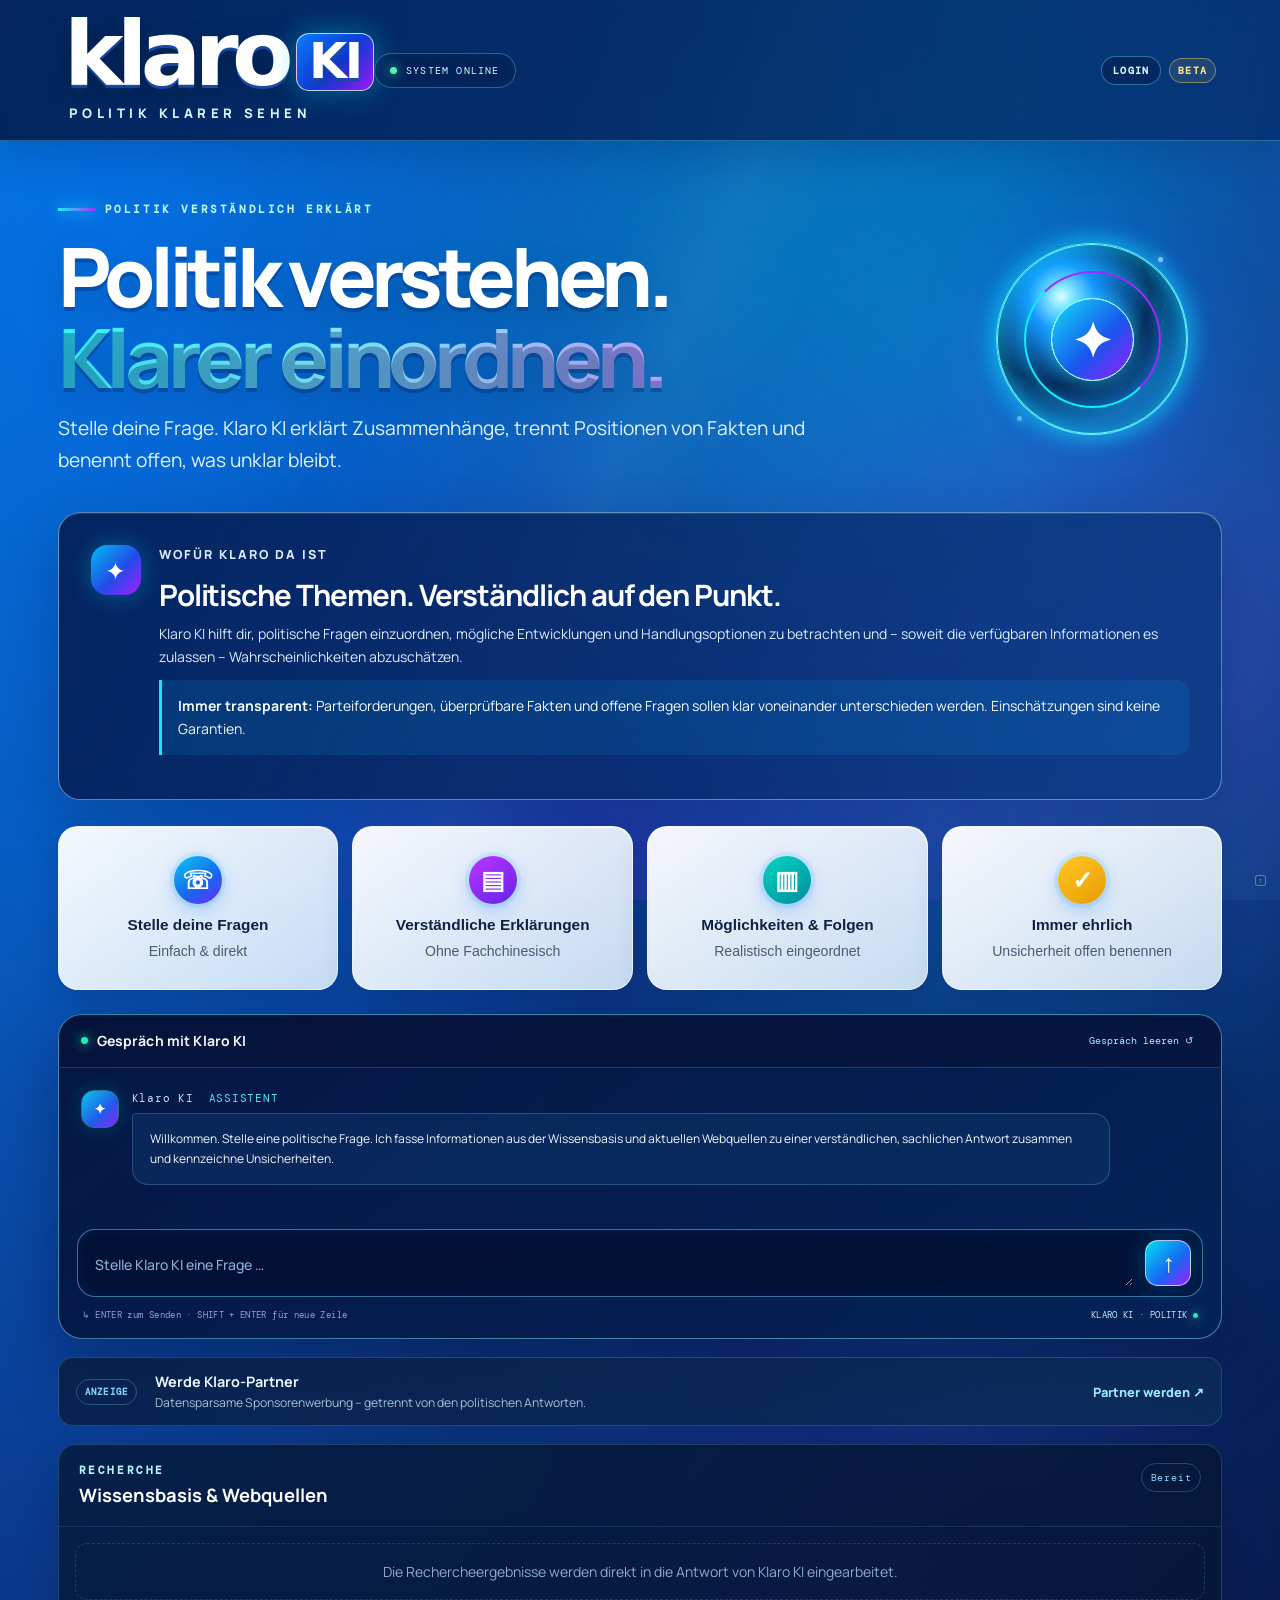
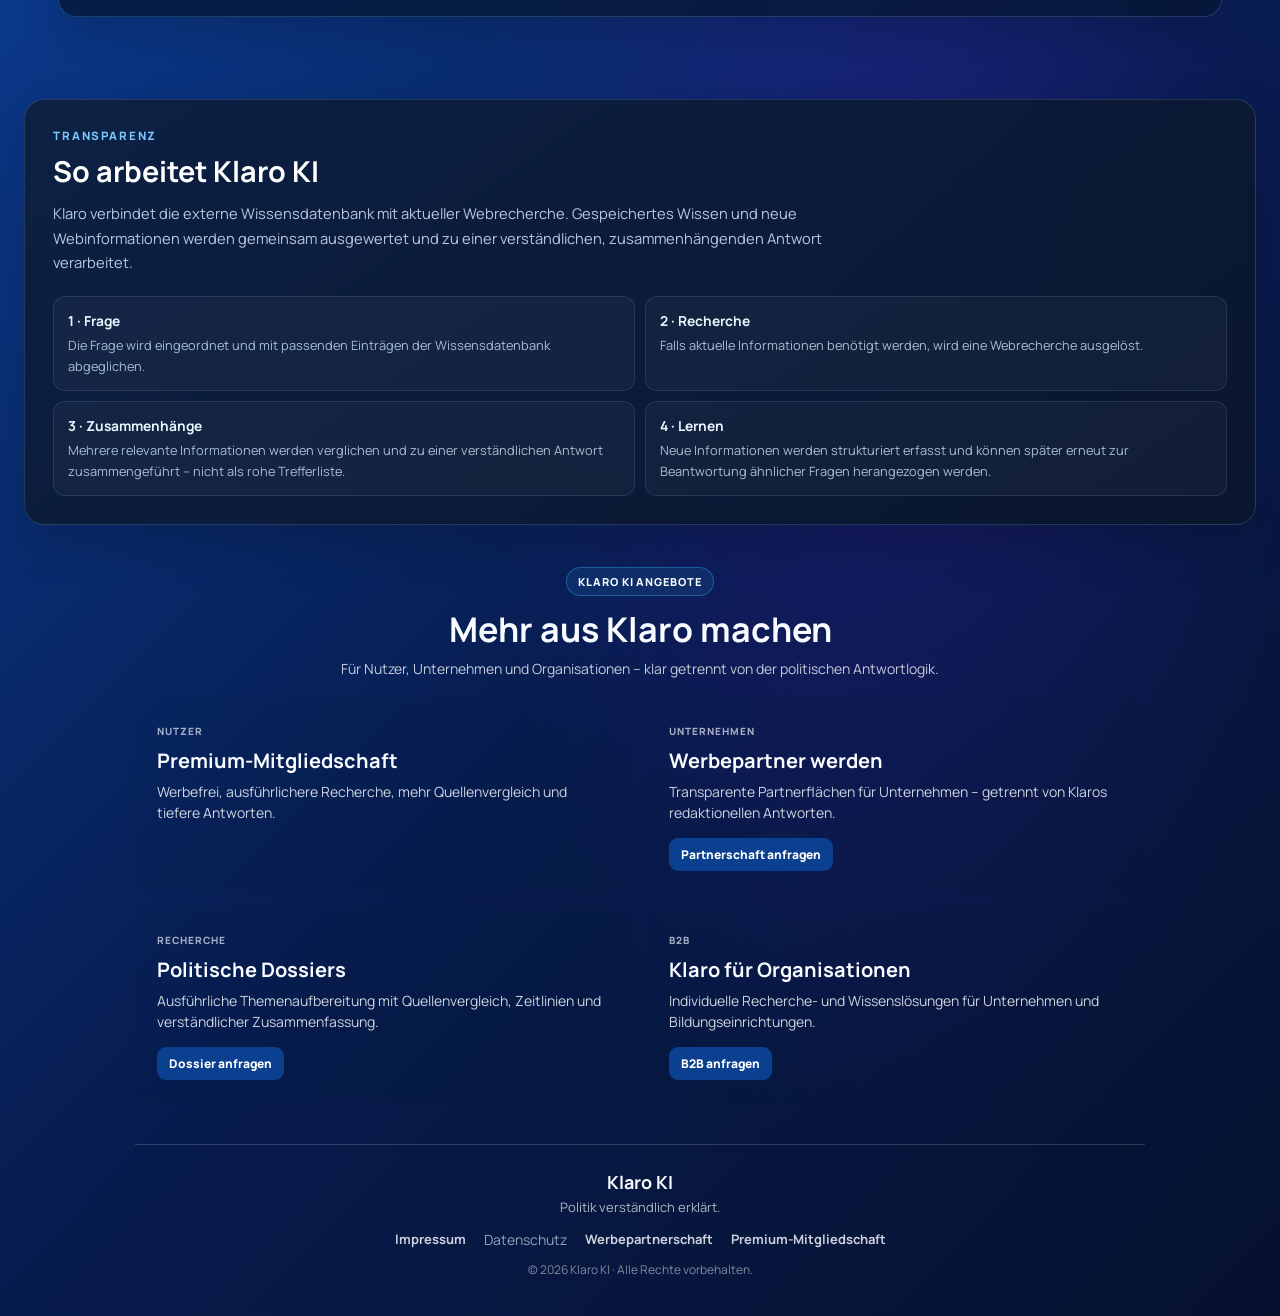
==== commit 25b8d0a8: "Add files via upload" ====
--- a/index.html
+++ b/index.html
@@ -1,17 +1,17 @@
 <!doctype html>
 <html lang="de">
 <head>
-<meta name="description" content="Klaro KI ist eine deutschsprachige KI-Plattform für verständliche Antworten, Recherche, Quellenvergleich und politische Einordnung.">
+<meta name="description" content="Klaro KI ist eine reine politische KI für sachliche Einordnung, Möglichkeiten und transparente Wahrscheinlichkeitseinschätzungen.">
 <meta name="twitter:card" content="summary_large_image">
-<meta name="twitter:title" content="Klaro KI – Antworten, die Zusammenhänge verstehen">
-<meta name="twitter:description" content="Klaro KI hilft dir, Informationen zu recherchieren, Quellen zu vergleichen und komplexe Themen verständlich zu erklären.">
+<meta name="twitter:title" content="Klaro KI – Politische Fragen verständlich einordnen">
+<meta name="twitter:description" content="Klaro KI ist eine reine politische KI für sachliche Einordnung, Möglichkeiten und transparente Wahrscheinlichkeitseinschätzungen.">
 <meta name="twitter:image" content="https://klaroki3.vercel.app/meta/klaro-ki-x-card.png">
-<meta charset="utf-8">
-<meta name="viewport" content="width=device-width, initial-scale=1">
-<meta name="theme-color" content="#071827">
-<title>Klaro KI – Antworten, die Zusammenhänge verstehen</title>
-<link rel="stylesheet" href="style.css">
-<!-- InMobi Choice. Consent Manager Tag v3.0 (for TCF 2.3) -->
+  <meta charset="utf-8">
+  <meta name="viewport" content="width=device-width, initial-scale=1">
+  <meta name="theme-color" content="#0b4ca8">
+  <title>Klaro KI – Politische Fragen verständlich einordnen</title>
+  <link rel="stylesheet" href="style.css">
+  <!-- InMobi Choice. Consent Manager Tag v3.0 (for TCF 2.3) -->
 <script type="text/javascript" async=true>
 (function() {
   var host = "www.themoneytizer.de";
@@ -19,8 +19,10 @@
   var firstScript = document.getElementsByTagName('script')[0];
   var url = 'https://cmp.inmobi.com'
     .concat('/choice/', '6Fv0cGNfc_bw8', '/', host, '/choice.js?tag_version=V3');
-  var reg = /^(https?:)?\/\/[a-zA-Z0-9.-]+(\/.*)?$/;
-  if (!reg.test(url)) throw new Error('Invalid URL');
+  var reg = /^(https?:)?\/\/([a-zA-Z0-9.-]+)?(\/.*)?$/;
+  if (!reg.test(url)) {
+    throw new Error('Invalid URL');
+  }
   element.async = true;
   element.type = 'text/javascript';
   element.src = url;
@@ -29,6 +31,7 @@
   function stub() {
     var TCF_LOCATOR_NAME = '__tcfapiLocator';
     var queue = [];
+    var cmpFrame;
     function addFrame() {
       var doc = window.document;
       var iframe = doc.createElement('iframe');
@@ -40,15 +43,22 @@
       var args = arguments;
       if (!args.length) return queue;
       if (args[0] === 'setGdprApplies') {
-        queue.push(args);
+        if (args.length > 3 && args[2] === 2 && typeof args[3] === 'boolean') {
+          window.__tcfapi.gdprApplies = args[3];
+          queue.push(args);
+        } else {
+          queue.push(args);
+        }
       } else if (args[0] === 'ping') {
         var retr = { gdprApplies: window.__tcfapi.gdprApplies, cmpLoaded: false, cmpStatus: 'stub', apiVersion: '2.2', tcfPolicyVersion: 4 };
         if (typeof args[2] === 'function') args[2](retr, true);
-      } else queue.push(args);
+      } else {
+        queue.push(args);
+      }
     }
     function postMessageEventHandler(event) {
       var json = typeof event.data === 'string' ? JSON.parse(event.data) : event.data;
-      if (json && json.__tcfapiCall) {
+      if (json.__tcfapiCall) {
         window.__tcfapi(json.__tcfapiCall.command, json.__tcfapiCall.version, function(retValue, success) {
           var returnMsg = { __tcfapiReturn: { returnValue: retValue, success: success, callId: json.__tcfapiCall.callId } };
           event.source.postMessage(typeof event.data === 'string' ? JSON.stringify(returnMsg) : returnMsg, '*');
@@ -64,255 +74,213 @@
 
   function uspStubFunction() {
     var arg = arguments;
-    if (typeof window.__uspapi === 'function') window.__uspapi.apply(window, arg);
-    else window.__uspapi = function() { (window.__uspapi.a = window.__uspapi.a || []).push(arguments); };
+    if (typeof window.__uspapi === 'function') {
+      window.__uspapi.apply(window, arg);
+    } else {
+      window.__uspapi = function() { (window.__uspapi.a = window.__uspapi.a || []).push(arguments); };
+    }
   }
   uspStubFunction();
+
   var __tcfapi = window.__tcfapi;
   window.__tcfapi('init', 2, function() {}, { tag_version: 'V3' });
 })();
 </script>
-<!-- End InMobi Choice. Consent Manager Tag v3.0 (for TCF 2.3) -->
-
-<style></style>
-
-<style id="klaro-page-entrance">
-#klaroPageContent {
-  animation: klaroPageEntrance 900ms cubic-bezier(.16, 1, .3, 1) both;
-  transform-origin: 50% 50%;
-  will-change: transform, filter;
-}
-@keyframes klaroPageEntrance {
-  0% {
-    opacity: .86;
-    filter: blur(12px);
-    transform: scale(1.075);
-  }
-  55% {
-    opacity: 1;
-    filter: blur(3px);
-    transform: scale(1.025);
-  }
-  100% {
-    opacity: 1;
-    filter: blur(0);
-    transform: scale(1);
-  }
-}
-@media (prefers-reduced-motion: reduce) {
-  #klaroPageContent {
-    animation: none;
-    filter: none;
-    transform: none;
-  }
-}
-</style>
-
-</head>
+<!-- End InMobi Choice. Consent Manager Tag v3.0 (for TCF 2.3) --></head>
 <body>
-  <div id="klaroPageContent">
-  <header class="site-header">
-    <div class="header-inner">
-      <a class="brand" href="index.html" aria-label="Klaro KI – Startseite">
-        <span class="brand-mark" aria-hidden="true"><span></span><span></span><span></span></span>
-        <span class="brand-name">klaro <b>KI</b></span>
-      </a>
-      <nav class="main-nav" aria-label="Hauptnavigation">
-        <a class="active" href="#start">Startseite</a>
-        <a href="#ueber-klaro">Über Klaro</a>
-        <a href="#themen">Themen <span aria-hidden="true">⌄</span></a>
-        <a href="#so-funktionierts">So funktioniert's</a>
-        <a href="#fragen">Fragen</a>
-      </nav>
-      <div class="header-actions">
-        <button class="icon-button" type="button" aria-label="Suche" title="Suche">⌕</button>
-        <button class="icon-button" type="button" aria-label="Darstellung wechseln" title="Darstellung">☼</button>
-        <a class="admin-login-button" href="admin.html" aria-label="Admin-Bereich öffnen">ADMIN-LOGIN</a>
+  <div class="ambient ambient-a"></div><div class="ambient ambient-b"></div>
+  <header class="topbar">
+<a class="klaro-brand" href="index.html" aria-label="Klaro KI – Startseite">
+  <span class="klaro-brand-mark" aria-hidden="true"><span></span><span></span><span></span></span>
+  <span class="klaro-brand-word">klaro<span class="klaro-brand-ai">KI</span></span>
+  <span class="klaro-brand-tag">POLITIK KLARER SEHEN</span>
+</a>
+    <div class="system-online"><i></i><span>SYSTEM ONLINE</span></div><a class="admin-login-button" href="admin.html">LOGIN</a><span class="beta-badge">BETA</span>
+  </header>
+
+  
+
+
+<div class="app-shell">
+    <aside class="sidebar">
+      <div class="side-caption">POLITIK</div>
+      <button class="nav-button active" data-view="chat"><span>◉</span> KI-Chat <kbd>01</kbd></button>
+      <div class="side-divider"></div>
+      <div class="side-caption">WISSENSBASIS</div>
+      <div class="mini-status"><span class="pulse"></span><div><strong>Programm-Modus</strong><small>Begrenzte lokale Quellen</small></div><b>DE</b></div>
+      <div class="side-footer"><span class="tiny-reactor">✦</span><p>Politische Fragen und Antworten.<br><small>Quellen und Unsicherheit kenntlich machen.</small></p></div>
+    </aside>
+
+    <main class="main-area">
+      <section class="view active" id="chatView">
+        <div class="hero-row">
+          <div class="hero-copy">
+            <div class="eyebrow"><span class="eyebrow-line"></span> POLITIK VERSTÄNDLICH ERKLÄRT</div>
+            <h1>Politik verstehen.<br><span>Klarer einordnen.</span></h1>
+            <p class="lead">Stelle deine Frage. Klaro KI erklärt Zusammenhänge, trennt Positionen von Fakten und benennt offen, was unklar bleibt.</p>
+          </div>
+          <div class="reactor" aria-label="Klaro KI Systemanimation"><div class="reactor-ring ring-one"></div><div class="reactor-ring ring-two"></div><div class="reactor-core">✦</div><span class="orbit orbit-one"></span><span class="orbit orbit-two"></span></div>
+        </div>
+        <section class="klaro-purpose" aria-labelledby="klaro-purpose-title">
+          <div class="purpose-icon" aria-hidden="true">✦</div>
+          <div class="purpose-copy">
+            <p class="purpose-eyebrow">Wofür Klaro da ist</p>
+            <h2 id="klaro-purpose-title">Politische Themen. Verständlich auf den Punkt.</h2>
+            <p>Klaro KI hilft dir, politische Fragen einzuordnen, mögliche Entwicklungen und Handlungsoptionen zu betrachten und – soweit die verfügbaren Informationen es zulassen – Wahrscheinlichkeiten abzuschätzen.</p>
+            <p class="purpose-honesty"><strong>Immer transparent:</strong> Parteiforderungen, überprüfbare Fakten und offene Fragen sollen klar voneinander unterschieden werden. Einschätzungen sind keine Garantien.</p>
+          </div>
+        </section>
+        <div class="quick-grid">
+          <button class="quick-card" data-prompt="Wie kann ich eine politische Frage verständlich und sachlich einordnen?"><span class="quick-icon">☏</span><strong>Stelle deine Fragen</strong><small>Einfach &amp; direkt</small><span class="card-arrow">↗</span></button>
+          <button class="quick-card" data-prompt="Erkläre mir eine politische Position verständlich und ohne Fachjargon. Trenne Forderungen und Fakten."><span class="quick-icon">▤</span><strong>Verständliche Erklärungen</strong><small>Ohne Fachchinesisch</small><span class="card-arrow">↗</span></button>
+          <button class="quick-card" data-prompt="Welche möglichen Entwicklungen und Folgen gibt es bei einer politischen Maßnahme? Bitte benenne Unsicherheiten."><span class="quick-icon">▥</span><strong>Möglichkeiten &amp; Folgen</strong><small>Realistisch eingeordnet</small><span class="card-arrow">↗</span></button>
+          <button class="quick-card" data-prompt="Wie unterscheidet man bei einem politischen Thema belegte Fakten, Parteipositionen und offene Fragen?"><span class="quick-icon">✓</span><strong>Immer ehrlich</strong><small>Unsicherheit offen benennen</small><span class="card-arrow">↗</span></button>
+        </div>
+        <div class="chat-panel">
+          <div class="panel-top"><div><span class="panel-indicator"></span><strong>Gespräch mit Klaro KI</strong></div><button id="clearChat" class="text-button">Gespräch leeren ↺</button></div>
+          <div id="chatMessages" class="chat-messages" aria-live="polite">
+            <div class="message assistant"><div class="message-avatar">✦</div><div><div class="message-name">Klaro KI <span>ASSISTENT</span></div><div class="message-bubble">Willkommen. Stelle eine politische Frage. Ich fasse Informationen aus der Wissensbasis und aktuellen Webquellen zu einer verständlichen, sachlichen Antwort zusammen und kennzeichne Unsicherheiten.</div></div></div>
+          </div>
+          <form id="chatForm" class="composer"><textarea id="chatInput" rows="1" placeholder="Stelle Klaro KI eine Frage …" aria-label="Frage an Klaro KI" required></textarea><button type="submit" aria-label="Senden">↑</button></form>
+          <div class="composer-bottom"><span>↳ ENTER zum Senden · SHIFT + ENTER für neue Zeile</span><span class="demo-label">KLARO KI · POLITIK <i></i></span></div>
+        </div>
+        <section class="klaro-ad-slot" aria-label="Sponsoring">
+          <div class="ad-label">ANZEIGE</div>
+          <div class="ad-copy">
+            <strong>Werde Klaro-Partner</strong>
+            <span>Datensparsame Sponsorenwerbung – getrennt von den politischen Antworten.</span>
+          </div>
+          <a class="ad-link" href="mailto:partner@klaro-ki.de?subject=Klaro%20KI%20Sponsoring">Partner werden ↗</a>
+        </section>
+        <section class="research-panel" aria-labelledby="research-title">
+          <div class="research-head">
+            <div><span class="eyebrow">RECHERCHE</span><h2 id="research-title">Wissensbasis &amp; Webquellen</h2></div>
+            <span id="researchStatus" class="research-status">Bereit</span>
+          </div>
+          <div id="researchResults" class="research-results">
+            <div class="research-empty">Die Rechercheergebnisse werden direkt in die Antwort von Klaro KI eingearbeitet.</div>
+          </div>
+        </section>
+      </section>
+
+    </main>
+  </div>
+
+  
+
+
+<section class="klaro-sources-footer" aria-labelledby="klaro-sources-title">
+  <div class="sources-footer-inner">
+    <div class="sources-footer-heading">
+      <div>
+        <p class="sources-eyebrow">TRANSPARENZ</p>
+        <h2 id="klaro-sources-title">So arbeitet Klaro KI</h2>
+        <p class="sources-description">Klaro verbindet die externe Wissensdatenbank mit aktueller Webrecherche. Gespeichertes Wissen und neue Webinformationen werden gemeinsam ausgewertet und zu einer verständlichen, zusammenhängenden Antwort verarbeitet.</p>
       </div>
     </div>
-  </header>
-
-  <main id="start">
-    <section class="hero">
-      <div class="hero-inner">
-        <div class="hero-copy">
-          <p class="hero-kicker"><span></span> KLAR UND VERSTÄNDLICH</p>
-          <h1>Klaro <em>KI</em><br><strong>Verstehen,<br>was wirklich zählt.</strong></h1>
-          <p class="hero-lead">Klaro KI recherchiert für dich, verbindet Informationen und zeigt dir Zusammenhänge – neutral, transparent und leicht verständlich.</p>
-          <div class="hero-points" aria-label="Vorteile">
-            <span>✓ Kostenlos</span><span>✓ Werbefrei mit Premium</span><span>✓ Unabhängig</span><span>✓ Für alle</span>
-          </div>
-        </div>
-        <div class="hero-visual" aria-label="Klaro KI Assistent">
-          <img src="media/hero-klaro-berlin-abend.jpg" alt="Klaro KI Assistent vor einer Abendkulisse in Berlin">
-        </div>
-      </div>
-
-      <div class="question-wrap" id="fragen">
-        <div class="examples">
-          <strong>Beispiele:</strong>
-          <button type="button" data-prompt="Wie funktioniert das Rentensystem?">Wie funktioniert das Rentensystem?</button>
-          <button type="button" data-prompt="Welche aktuellen Entwicklungen gibt es in der EU?">Aktuelle Entwicklungen in der EU</button>
-          <button type="button" data-prompt="Welche Vorteile und Nachteile haben Wärmepumpen?">Vorteile und Nachteile von Wärmepumpen</button>
-        </div>
-        <form id="chatForm" class="question-box">
-          <span class="question-icon" aria-hidden="true">⌕</span>
-          <textarea id="chatInput" rows="1" placeholder="Was möchtest du wissen?" aria-label="Frage an Klaro KI" required></textarea>
-          <button type="submit">Fragen <span aria-hidden="true">→</span></button>
-        </form>
-      </div>
-    </section>
-
-    <section class="feature-section" id="ueber-klaro" aria-label="Klaro KI Funktionen">
-      <article class="feature-card feature-blue"><div class="feature-icon">ϟ</div><h2>Schnelle Antworten</h2><p>Erhalte klare und verständliche Antworten auf deine Fragen – ohne komplizierte Fachsprache.</p><span class="round-arrow">→</span></article>
-      <article class="feature-card feature-green"><div class="feature-icon">⌕</div><h2>Tiefere Recherche</h2><p>Klaro KI durchsucht aktuelle Nachrichten, Fachquellen und offizielle Dokumente für dich.</p><span class="round-arrow">→</span></article>
-      <article class="feature-card feature-gold"><div class="feature-icon">▤</div><h2>Quellen vergleichen</h2><p>Unterschiedliche Perspektiven werden zusammengefasst und transparent dargestellt.</p><span class="round-arrow">→</span></article>
-      <article class="feature-card feature-violet"><div class="feature-icon">⌘</div><h2>Zusammenhänge erkennen</h2><p>Klaro KI hilft dir, komplexe Themen besser zu verstehen und größere Zusammenhänge zu sehen.</p><span class="round-arrow">→</span></article>
-    </section>
-
-    <section class="topics-section" id="themen">
-      <div class="section-heading"><div><h2>Beliebte Themen</h2><p>Entdecke Themen, die viele Menschen beschäftigen.</p></div><a href="#fragen">Alle Themen ansehen →</a></div>
-      <div class="topic-grid">
-        <a class="topic-card topic-politik" href="#fragen" data-prompt="Erkläre mir die aktuellen politischen Entwicklungen in Deutschland."><span>Politik</span><small>Aktuelle Entwicklungen und Hintergründe</small></a>
-        <a class="topic-card topic-wirtschaft" href="#fragen" data-prompt="Erkläre mir eine aktuelle wirtschaftliche Entwicklung verständlich."><span>Wirtschaft</span><small>Einfach erklärt</small></a>
-        <a class="topic-card topic-umwelt" href="#fragen" data-prompt="Welche wichtigen Entwicklungen gibt es beim Klimaschutz?"><span>Umwelt</span><small>Fakten und Lösungen</small></a>
-        <a class="topic-card topic-bildung" href="#fragen" data-prompt="Welche aktuellen Themen sind für Bildung und Studium wichtig?"><span>Bildung</span><small>Chancen und Perspektiven</small></a>
-        <a class="topic-card topic-tech" href="#fragen" data-prompt="Welche aktuellen Technologietrends sind relevant?"><span>Technologie</span><small>Trends und Auswirkungen</small></a>
-        <a class="topic-card topic-gesellschaft" href="#fragen" data-prompt="Welche gesellschaftlichen Entwicklungen sind aktuell wichtig?"><span>Gesellschaft</span><small>Menschen und Zusammenhalt</small></a>
-      </div>
-    </section>
-
-    <section class="how-section" id="so-funktionierts">
-      <div class="how-heading"><h2>So funktioniert Klaro KI</h2><p>Von deiner Frage zur verständlichen Antwort – in wenigen Schritten.</p></div>
-      <div class="steps">
-        <div class="step"><b>1</b><div class="step-icon">☏</div><h3>Du stellst eine Frage</h3><p>Schreibe einfach, was dich interessiert – in deinen eigenen Worten.</p></div>
-        <div class="step-arrow">→</div>
-        <div class="step"><b>2</b><div class="step-icon">⌕</div><h3>Klaro KI recherchiert</h3><p>Wir durchsuchen aktuelle Nachrichten, Fachquellen und weitere verlässliche Informationsquellen.</p></div>
-        <div class="step-arrow">→</div>
-        <div class="step"><b>3</b><div class="step-icon">▤</div><h3>Informationen werden analysiert</h3><p>Wichtige Inhalte werden geprüft, miteinander verglichen und verständlich aufbereitet.</p></div>
-        <div class="step-arrow">→</div>
-        <div class="step"><b>4</b><div class="step-icon">✓</div><h3>Du erhältst eine Antwort</h3><p>Mit klaren Ergebnissen, wichtigen Zusammenhängen und den verwendeten Quellen.</p></div>
-      </div>
-    </section>
-
-    <section class="workspace-section" aria-label="Klaro KI Gespräch">
-      <div class="workspace-head"><div><span class="eyebrow">DEIN GESPRÄCH</span><h2>Frag Klaro direkt</h2></div><button id="clearChat" class="clear-button" type="button">Gespräch leeren ↺</button></div>
-      <div id="chatMessages" class="chat-messages" aria-live="polite">
-        <div class="message assistant"><div class="message-avatar">✦</div><div><div class="message-name">Klaro KI <span>ASSISTENT</span></div><div class="message-bubble">Willkommen. Stelle eine Frage. Ich fasse Informationen aus der Wissensbasis und aktuellen Webquellen verständlich zusammen und kennzeichne Unsicherheiten.</div></div></div>
-      </div>
-      <div class="workspace-hint">↳ ENTER zum Senden · SHIFT + ENTER für neue Zeile</div>
-    </section>
-
-    <section class="research-panel" aria-labelledby="research-title">
-      <div class="research-head"><div><span class="eyebrow">RECHERCHE</span><h2 id="research-title">Wissensbasis &amp; Webquellen</h2></div><span id="researchStatus" class="research-status">Bereit</span></div>
-      <div id="researchResults" class="research-results"><div class="research-empty">Die Rechercheergebnisse werden direkt in die Antwort von Klaro KI eingearbeitet.</div></div>
-    </section>
-
-    <section class="premium-section" id="premium">
-      <div class="premium-image"></div>
-      <div class="premium-card">
-        <span class="premium-label">♛ Klaro KI Premium</span>
-        <h2>Für noch tiefere Einblicke</h2>
-        <p>Mit Klaro KI Premium erhältst du ausführlichere Recherchen, mehr Quellen und erweiterte Analysefunktionen.</p>
-        <div class="premium-list"><span>✓ Tiefere Recherche</span><span>✓ Mehr Quellen</span><span>✓ Erweiterte Analysen</span><span>✓ Komplexe Zusammenhänge</span><span>✓ Priorisierter Zugriff</span></div>
-        <button type="button" class="premium-cta" id="premiumLearnMore">Mehr erfahren →</button>
-      </div>
-    </section>
-
-    <section class="audience-section">
-      <div><h2>Für alle, die mehr verstehen wollen.</h2><p>Ob Alltag, Beruf, Studium oder persönliche Interessen – Klaro KI ist dein Begleiter für fundierte Informationen und ein besseres Verständnis der Welt.</p></div>
-      <div class="audience-grid"><span>♢<b>Schüler &amp;<br>Studierende</b></span><span>♧<b>Familien</b></span><span>▣<b>Berufstätige</b></span><span>♙<b>Senioren</b></span><span>◎<b>Alle Interessierten</b></span></div>
-    </section>
-
-    <section class="klaro-ad-slot" aria-label="Sponsoring"><div class="ad-label">ANZEIGE</div><div class="ad-copy"><strong>Werde Klaro-Partner</strong><span>Datensparsame Sponsorenwerbung – getrennt von den politischen Antworten.</span></div><a class="ad-link" href="mailto:partner@klaro-ki.de?subject=Klaro%20KI%20Sponsoring">Partner werden ↗</a></section>
-  </main>
-
-  <footer class="site-footer">
-    <div class="footer-inner">
-      <div class="footer-brand"><span class="footer-mark">✦</span><strong>Klaro KI</strong><small>Politik verständlich erklärt.</small></div>
-      <nav aria-label="Footer Navigation"><a href="#ueber-klaro">Über Klaro</a><a href="#fragen">Häufige Fragen</a><button type="button" class="footer-link-button" id="privacyButton">Datenschutz</button><a href="impressum.html">Impressum</a><a href="mailto:partner@klaroki.de?subject=Kontakt%20Klaro%20KI">Kontakt</a></nav>
-      <div class="social-links" aria-label="Social Media"><span>◉</span><span>𝕏</span><span>▶</span><span>◎</span></div>
+    <div class="transparency-grid">
+      <div><strong>1 · Frage</strong><span>Die Frage wird eingeordnet und mit passenden Einträgen der Wissensdatenbank abgeglichen.</span></div>
+      <div><strong>2 · Recherche</strong><span>Falls aktuelle Informationen benötigt werden, wird eine Webrecherche ausgelöst.</span></div>
+      <div><strong>3 · Zusammenhänge</strong><span>Mehrere relevante Informationen werden verglichen und zu einer verständlichen Antwort zusammengeführt – nicht als rohe Trefferliste.</span></div>
+      <div><strong>4 · Lernen</strong><span>Neue Informationen werden strukturiert erfasst und können später erneut zur Beantwortung ähnlicher Fragen herangezogen werden.</span></div>
     </div>
-    <div class="copyright">© 2026 Klaro KI · Alle Rechte vorbehalten.</div>
-  </footer>
-
-  </div>
-
-  <div class="premium-modal" id="premiumModal" aria-hidden="true">
-    <div class="premium-modal-backdrop" data-premium-close></div>
-    <section class="premium-modal-card" role="dialog" aria-modal="true" aria-labelledby="premiumModalTitle">
-      <button type="button" class="premium-modal-close" id="premiumModalClose" aria-label="Fenster schließen">×</button>
-      <span class="premium-label">♛ Klaro KI Premium</span>
-      <h2 id="premiumModalTitle">Für noch tiefere Einblicke.</h2>
-      <p class="premium-modal-intro">Mit Klaro KI Premium erhältst du mehr Tiefe bei Recherche, Quellenvergleich und Analyse.</p>
-      <div class="premium-modal-benefits">
-        <div><span>✓</span><strong>Tiefere Recherche</strong><small>Ausführlichere Recherchen zu deinen Fragen.</small></div>
-        <div><span>✓</span><strong>Mehr Quellen</strong><small>Zusätzliche relevante Informationsquellen.</small></div>
-        <div><span>✓</span><strong>Erweiterte Analysen</strong><small>Mehr Einordnung und detailliertere Auswertung.</small></div>
-        <div><span>✓</span><strong>Komplexe Zusammenhänge</strong><small>Größere Themen verständlich miteinander verbinden.</small></div>
-        <div><span>✓</span><strong>Priorisierter Zugriff</strong><small>Premium-Zugriff auf die erweiterten Funktionen.</small></div>
-      </div>
-      <div class="premium-modal-price"><strong>1,49 €</strong><span>pro Monat</span></div>
-      <button type="button" class="premium-subscribe-button" id="premiumSubscribe">Kostenpflichtig Abonnieren</button>
-      <button type="button" class="premium-decline-button" id="premiumDecline">Nein Danke</button>
-      <p class="premium-modal-note" id="premiumCheckoutStatus" aria-live="polite"></p>
-    </section>
-  </div>
-
-  <button type="button" id="klaroTopButton" aria-label="Zum Seitenanfang">↑</button>
+  </div>
+</section>
+<section class="business-plus">
+  <div class="business-plus-head">
+    <span class="business-label">KLARO KI ANGEBOTE</span>
+    <h2>Mehr aus Klaro machen</h2>
+    <p>Für Nutzer, Unternehmen und Organisationen – klar getrennt von der politischen Antwortlogik.</p>
+  </div>
+
+  <div class="business-grid">
+    <article class="business-card">
+      <span class="business-card-tag">NUTZER</span>
+      <h3>Premium-Mitgliedschaft</h3>
+      <p>Werbefrei, ausführlichere Recherche, mehr Quellenvergleich und tiefere Antworten.</p>
+    </article>
+
+    <article class="business-card">
+      <span class="business-card-tag">UNTERNEHMEN</span>
+      <h3>Werbepartner werden</h3>
+      <p>Transparente Partnerflächen für Unternehmen – getrennt von Klaros redaktionellen Antworten.</p>
+      <a href="mailto:dirkpelikan@freenet.de?subject=Werbepartnerschaft%20Klaro%20KI" class="business-small-btn">Partnerschaft anfragen</a>
+    </article>
+
+    <article class="business-card">
+      <span class="business-card-tag">RECHERCHE</span>
+      <h3>Politische Dossiers</h3>
+      <p>Ausführliche Themenaufbereitung mit Quellenvergleich, Zeitlinien und verständlicher Zusammenfassung.</p>
+      <a href="mailto:premium@klaroki.de?subject=Klaro%20KI%20Dossier" class="business-small-btn">Dossier anfragen</a>
+    </article>
+
+    <article class="business-card">
+      <span class="business-card-tag">B2B</span>
+      <h3>Klaro für Organisationen</h3>
+      <p>Individuelle Recherche- und Wissenslösungen für Unternehmen und Bildungseinrichtungen.</p>
+      <a href="mailto:partner@klaroki.de?subject=Klaro%20KI%20B2B" class="business-small-btn">B2B anfragen</a>
+    </article>
+  </div>
+</section>
+
+
   <script src="app.js"></script>
-  <script>
-    document.getElementById('klaroTopButton').addEventListener('click', () => window.scrollTo({top:0, behavior:'smooth'}));
-    const premiumModal = document.getElementById('premiumModal');
-    const premiumLearnMore = document.getElementById('premiumLearnMore');
-    const premiumModalClose = document.getElementById('premiumModalClose');
-    const premiumDecline = document.getElementById('premiumDecline');
-    const premiumSubscribe = document.getElementById('premiumSubscribe');
-    const premiumCheckoutStatus = document.getElementById('premiumCheckoutStatus');
-
-    function openPremiumModal(){
-      premiumCheckoutStatus.textContent = '';
-      premiumModal.classList.add('is-open');
-      premiumModal.setAttribute('aria-hidden','false');
-      document.body.classList.add('modal-open');
-      premiumModalClose.focus();
-    }
-    function closePremiumModal(){
-      premiumModal.classList.remove('is-open');
-      premiumModal.setAttribute('aria-hidden','true');
-      document.body.classList.remove('modal-open');
-    }
-    premiumLearnMore.addEventListener('click', openPremiumModal);
-    premiumModalClose.addEventListener('click', closePremiumModal);
-    premiumDecline.addEventListener('click', closePremiumModal);
-    premiumModal.addEventListener('click', (event) => {
-      if (event.target.matches('[data-premium-close]')) closePremiumModal();
-    });
-    document.addEventListener('keydown', (event) => {
-      if (event.key === 'Escape' && premiumModal.classList.contains('is-open')) closePremiumModal();
-    });
-
-    premiumSubscribe.addEventListener('click', async () => {
-      premiumSubscribe.disabled = true;
-      premiumCheckoutStatus.textContent = 'Stripe wird geöffnet …';
-      try {
-        const response = await fetch('/api/create-checkout-session', {
-          method: 'POST',
-          headers: {'Content-Type':'application/json'},
-          body: JSON.stringify({})
-        });
-        const data = await response.json().catch(() => ({}));
-        if (!response.ok || !data.url) throw new Error(data.error || 'Stripe-Checkout konnte nicht gestartet werden.');
-        window.location.href = data.url;
-      } catch (error) {
-        premiumCheckoutStatus.textContent = error.message || 'Der Stripe-Checkout konnte nicht gestartet werden.';
-        premiumSubscribe.disabled = false;
-      }
-    });
-    document.querySelectorAll('.topic-card[data-prompt]').forEach(card => card.addEventListener('click', () => {
-      const input = document.getElementById('chatInput');
-      if (input) { input.value = card.dataset.prompt; input.focus(); }
-    }));
-  </script>
+
+
+
+
+
+
+
+
+
+
+
+
+
+<footer class="klaro-final-footer">
+  <div class="klaro-final-footer-inner">
+    <div class="klaro-footer-brand"><strong>Klaro KI</strong><span>Politik verständlich erklärt.</span></div>
+    <nav aria-label="Rechtliche und geschäftliche Links">
+      <a href="impressum.html">Impressum</a>
+      <button type="button" class="footer-link-button" id="privacyButton">Datenschutz</button>
+      <a href="mailto:partner@klaroki.de?subject=Werbepartnerschaft%20Klaro%20KI">Werbepartnerschaft</a>
+      <a href="mailto:premium@klaroki.de?subject=Klaro%20KI%20Premium">Premium-Mitgliedschaft</a>
+    </nav>
+    <div class="klaro-copyright">© 2026 Klaro KI · Alle Rechte vorbehalten.</div>
+  </div>
+</footer>
+
+
+<style>
+  #klaroTopButton {
+    position: fixed;
+    right: 14px;
+    bottom: 14px;
+    width: 3mm;
+    height: 3mm;
+    min-width: 3mm;
+    min-height: 3mm;
+    padding: 0;
+    border: 1px solid rgba(160, 210, 255, 0.45);
+    border-radius: 3px;
+    background: rgba(20, 60, 110, 0.45);
+    color: rgba(220, 240, 255, 0.8);
+    font-size: 7px;
+    line-height: 1;
+    cursor: pointer;
+    z-index: 9999;
+    display: flex;
+    align-items: center;
+    justify-content: center;
+  }
+</style>
+<button type="button" id="klaroTopButton" aria-label="Zum Seitenanfang">↑</button>
+<script>
+  document.getElementById('klaroTopButton').addEventListener('click', () => {
+    window.scrollTo({ top: 0, behavior: 'smooth' });
+  });
+</script>
+
 </body>
 </html>
--- a/style.css
+++ b/style.css
@@ -1,109 +1,441 @@
+@import url('https://fonts.googleapis.com/css2?family=DM+Mono:wght@400;500&family=Manrope:wght@400;500;600;700;800&display=swap');
+:root{--bg:#07111e;--panel:#0b1928;--panel2:#0d2031;--line:#1b3a50;--text:#e9f5ff;--muted:#8ba4b8;--cyan:#55b8ff;--blue:#1769d2;--amber:#78c7ff;--font:'Manrope',Arial,sans-serif;--mono:'DM Mono',monospace}
+*{box-sizing:border-box}body{margin:0;min-height:100vh;background:radial-gradient(ellipse at 66% 5%,#12304a 0,transparent 36%),var(--bg);color:var(--text);font-family:var(--font);font-size:14px;overflow-x:hidden}.ambient{position:fixed;pointer-events:none;border-radius:50%;filter:blur(100px);opacity:.12;z-index:-1}.ambient-a{width:300px;height:300px;background:#00d9ff;top:22%;left:30%}.ambient-b{width:250px;height:250px;background:#1269d3;right:4%;bottom:0}.topbar{height:76px;border-bottom:1px solid #1b3548;display:flex;align-items:center;justify-content:space-between;padding:0 34px;background:#06101bd9;backdrop-filter:blur(18px);position:sticky;top:0;z-index:5}.brand{display:flex;align-items:center;gap:12px;color:inherit;text-decoration:none}.brand-icon{width:39px;height:39px;display:grid;place-items:center;color:var(--cyan);font-size:23px;border:1px solid #3a9eb4;border-radius:12px;box-shadow:0 0 22px #38dfff22,inset 0 0 12px #38dfff12}.brand strong{display:block;font-size:16px;letter-spacing:2px}.brand strong span{color:var(--cyan)}.brand small{display:block;color:#668399;font:9px var(--mono);letter-spacing:1.4px;margin-top:3px}.system-online{display:flex;gap:9px;align-items:center;color:#9fc5d4;font:10px var(--mono);letter-spacing:1.2px}.system-online i,.panel-indicator,.demo-label i{width:7px;height:7px;border-radius:50%;background:#4df5b5;box-shadow:0 0 12px #4df5b5;display:inline-block}.back-link{color:#91aabc;text-decoration:none;font-size:12px}.back-link:hover{color:var(--cyan)}.app-shell{display:grid;grid-template-columns:224px minmax(0,1fr);max-width:1600px;margin:auto;min-height:calc(100vh - 76px)}.sidebar{border-right:1px solid #1b3548;padding:28px 16px;display:flex;flex-direction:column;background:#07131fe0}.side-caption{font:10px var(--mono);letter-spacing:1.8px;color:#54748a;padding:0 12px 13px}.nav-button{width:100%;display:flex;align-items:center;gap:12px;padding:13px 12px;background:transparent;border:1px solid transparent;border-radius:9px;color:#8ba5b8;text-align:left;cursor:pointer;font:500 12px var(--font);margin-bottom:5px}.nav-button>span{font-size:18px;color:#7295aa;width:20px}.nav-button kbd{margin-left:auto;font:10px var(--mono);color:#4f7188}.nav-button:hover,.nav-button.active{background:linear-gradient(100deg,#15344a,#10273a);border-color:#26526a;color:#eafaff}.nav-button.active>span{color:var(--cyan)}.side-divider{height:1px;background:#193449;margin:22px 7px}.mini-status{display:flex;align-items:center;gap:9px;padding:12px;background:#0a1a28;border:1px solid #1b3a4d;border-radius:10px}.pulse{width:7px;height:7px;background:#54f5b6;border-radius:50%;box-shadow:0 0 10px #54f5b6}.mini-status strong,.mini-status small{display:block}.mini-status strong{font-size:11px}.mini-status small{font-size:9px;color:#7895a8;margin-top:4px}.mini-status b{font:9px var(--mono);color:#62e9bd;margin-left:auto}.side-footer{margin-top:auto;padding:16px 9px 0;border-top:1px solid #183246;display:flex;gap:11px;align-items:flex-start}.tiny-reactor{display:grid;place-items:center;width:28px;height:28px;border:1px solid #3c8fa5;border-radius:50%;color:var(--cyan);box-shadow:0 0 12px #2ddfff20}.side-footer p{font-size:10px;line-height:1.7;color:#aac0ce;margin:0}.side-footer small{color:#67869b}.main-area{padding:38px clamp(22px,4vw,62px) 30px;min-width:0}.view{display:none;max-width:1180px;margin:0 auto}.view.active{display:block}.hero-row{display:flex;align-items:center;justify-content:space-between;gap:24px}.eyebrow{font:10px var(--mono);letter-spacing:1.7px;color:#76a3bc;display:flex;align-items:center;gap:9px}.eyebrow-line{width:23px;height:1px;background:var(--cyan);box-shadow:0 0 8px var(--cyan)}h1{font-size:clamp(30px,4vw,45px);letter-spacing:-1.8px;line-height:1.17;margin:17px 0 11px;font-weight:700}h1 span{color:var(--cyan)}.lead{font-size:13px;color:#91aabd;line-height:1.7;margin:0}.reactor{width:132px;height:132px;position:relative;display:grid;place-items:center;flex-shrink:0;margin-right:7%}.reactor-ring{position:absolute;border-radius:50%;border:1px solid #42dfff77;inset:7px;box-shadow:0 0 28px #31dfff13,inset 0 0 24px #31dfff0a}.ring-one{border-style:dashed;animation:spin 24s linear infinite}.ring-two{inset:20px;border-color:#58a9ff77;animation:spin 16s linear infinite reverse}.reactor-core{width:48px;height:48px;border-radius:50%;display:grid;place-items:center;background:radial-gradient(circle,#c5f9ff 0,#39d9f8 20%,#146b9c 58%,#09253d 72%);color:#eaffff;font-weight:800;font-size:22px;box-shadow:0 0 20px #41e4ffb0,0 0 55px #30b8ff44}.orbit{position:absolute;width:5px;height:5px;background:var(--amber);border-radius:50%;box-shadow:0 0 10px var(--amber)}.orbit-one{top:13px;right:24px}.orbit-two{bottom:13px;left:20px;background:var(--cyan);box-shadow:0 0 10px var(--cyan)}@keyframes spin{to{transform:rotate(360deg)}}.quick-grid{display:grid;grid-template-columns:repeat(3,minmax(0,1fr));gap:12px;margin:31px 0 22px}.quick-card{position:relative;text-align:left;min-height:113px;padding:16px;background:linear-gradient(135deg,#0e2334,#0a1927);border:1px solid #1b3d52;border-radius:12px;color:var(--text);cursor:pointer;transition:.18s}.quick-card:hover{border-color:#46cce9;transform:translateY(-2px);box-shadow:0 9px 30px #00cfff0b}.quick-icon{display:grid;place-items:center;width:27px;height:27px;border-radius:7px;background:#12364a;color:var(--cyan);font-size:17px;margin-bottom:12px}.quick-card strong,.quick-card small{display:block}.quick-card strong{font-size:12px}.quick-card small{color:#7896a9;font-size:10px;margin-top:5px}.card-arrow{position:absolute;right:14px;top:14px;color:#54768b}.chat-panel,.image-preview-panel,.controls-panel{background:#0a1927d9;border:1px solid #1c3d52;border-radius:13px;overflow:hidden;box-shadow:0 15px 50px #00000018}.panel-top{height:53px;display:flex;align-items:center;justify-content:space-between;padding:0 17px;border-bottom:1px solid #19374b;background:#0c1e2d}.panel-top>div{display:flex;align-items:center;gap:9px}.panel-top strong{font-size:11px;letter-spacing:.2px}.tiny-label{font:9px var(--mono);letter-spacing:1px;color:#5e849c}.text-button{background:transparent;border:0;color:#7da0b5;font:10px var(--mono);cursor:pointer}.text-button:hover{color:var(--cyan)}.chat-messages{min-height:188px;max-height:340px;overflow:auto;padding:20px;display:flex;flex-direction:column;gap:18px}.message{display:flex;gap:11px;align-items:flex-start;max-width:92%}.message.user{align-self:flex-end;flex-direction:row-reverse}.message-avatar{width:30px;height:30px;display:grid;place-items:center;flex-shrink:0;border:1px solid #28738a;border-radius:9px;color:var(--cyan);background:#0e2b3c}.message.user .message-avatar{border-color:#73552e;color:var(--amber);background:#2b2115;font-size:10px}.message-name{font:9px var(--mono);letter-spacing:1px;color:#7da3b9;margin:1px 0 7px}.message-name span{margin-left:7px;color:#47687e}.message-bubble{background:#102638;border:1px solid #1b3e54;border-radius:2px 10px 10px 10px;padding:12px 14px;color:#d0e1ec;line-height:1.7;font-size:12px;white-space:pre-wrap;overflow-wrap:anywhere}.message.user .message-bubble{background:#142d3d;border-color:#28536a;border-radius:10px 2px 10px 10px}.composer{display:flex;align-items:flex-end;gap:12px;margin:0 16px;padding:9px 10px 9px 15px;border:1px solid #28536b;border-radius:11px;background:#06121e}.composer:focus-within{border-color:#44d7f0;box-shadow:0 0 0 3px #32d8f00d}.composer textarea{resize:vertical;max-height:130px;min-height:31px;flex:1;background:transparent;border:0;outline:0;color:#e8f8ff;font:12px/1.7 var(--font);padding:5px 0}.composer textarea::placeholder{color:#58758a}.composer button{width:34px;height:34px;flex-shrink:0;border:1px solid #4be1f4;border-radius:8px;background:linear-gradient(135deg,#51eaff,#2b9fc9);color:#061522;font-size:22px;font-weight:700;cursor:pointer;box-shadow:0 0 15px #30dfff25}.composer-bottom{display:flex;justify-content:space-between;gap:10px;padding:11px 19px 14px;color:#55768b;font:9px var(--mono);letter-spacing:.2px}.demo-label{display:flex;align-items:center;gap:6px}.demo-label i{width:5px;height:5px}.fineprint{font-size:10px;line-height:1.6;color:#607f93;margin:15px 2px 0}.image-layout{display:grid;grid-template-columns:minmax(0,1.4fr) minmax(280px,.9fr);gap:16px;margin-top:28px}.preview-stage{min-height:390px;padding:20px;display:grid;place-items:center;background-color:#081521;background-image:linear-gradient(#19324744 1px,transparent 1px),linear-gradient(90deg,#19324744 1px,transparent 1px);background-size:25px 25px}.empty-preview{text-align:center;display:flex;flex-direction:column;align-items:center}.upload-symbol{width:57px;height:57px;display:grid;place-items:center;border:1px dashed #4a829b;border-radius:17px;color:var(--cyan);font-size:28px;margin-bottom:18px;background:#102638}.empty-preview strong{font-size:13px}.empty-preview p{font-size:11px;color:#7897ab;margin:8px 0 17px}.empty-preview small{font:9px var(--mono);color:#55768a;margin-top:12px;letter-spacing:1.2px}.preview-stage canvas{display:block;max-width:100%;max-height:500px;width:auto;height:auto;box-shadow:0 10px 40px #0008}.hidden{display:none!important}.preview-footer{display:flex;justify-content:space-between;align-items:center;gap:8px;padding:13px 16px;border-top:1px solid #19374b;color:#65879c;font:9px var(--mono)}.controls-panel{padding-bottom:14px}.upload-row{margin:15px 15px 19px;padding:12px;display:flex;align-items:center;gap:10px;border:1px dashed #2c5369;border-radius:9px;background:#0c2030;cursor:pointer}.upload-row>span:first-child{font-size:20px;color:var(--cyan)}.upload-row strong,.upload-row small{display:block}.upload-row strong{font-size:11px}.upload-row small{font-size:9px;color:#7594a9;margin-top:4px}.upload-row b{margin-left:auto;color:var(--cyan);font-size:18px}.control-group{padding:0 17px;margin:17px 0}.control-label{display:flex;justify-content:space-between;align-items:center;margin-bottom:10px;font-size:11px;color:#c3d7e4}.control-label output{font:10px var(--mono);color:var(--cyan)}input[type=range]{width:100%;accent-color:var(--cyan);cursor:pointer;height:4px}.filter-buttons{display:grid;grid-template-columns:repeat(3,1fr);gap:7px;padding:3px 15px 16px}.filter-button{border:1px solid #24465b;border-radius:7px;padding:9px 5px;background:#0c2030;color:#91aabd;font:10px var(--mono);cursor:pointer}.filter-button.active,.filter-button:hover{border-color:#3fcde7;color:var(--cyan);background:#103146}.edit-actions{display:flex;gap:8px;padding:0 15px}.primary-button,.secondary-button{display:inline-flex;align-items:center;justify-content:center;gap:6px;min-height:37px;padding:0 13px;border-radius:7px;font:600 10px var(--font);text-decoration:none;cursor:pointer}.primary-button{background:linear-gradient(120deg,#59e8f8,#45b8e5);border:1px solid #64eafa;color:#041522}.primary-button:hover{filter:brightness(1.07)}.primary-button:disabled{opacity:.4;cursor:not-allowed}.secondary-button{background:#102638;border:1px solid #2a4b5e;color:#9bb5c6}.edit-actions .primary-button{flex:1}.privacy-note{font-size:9px;line-height:1.6;color:#5d8295;padding:0 16px;margin:13px 0 0}.footer-link-button{background:none;border:0;padding:0;color:#8ba5b8;font:inherit;cursor:pointer}.footer-link-button:hover{color:var(--cyan)}
+.nav-button:focus-visible,.quick-card:focus-visible,.primary-button:focus-visible,.secondary-button:focus-visible,.filter-button:focus-visible{outline:2px solid var(--cyan);outline-offset:3px}
+@media(max-width:850px){.app-shell{grid-template-columns:68px minmax(0,1fr)}.sidebar{padding:24px 9px}.side-caption,.nav-button kbd,.mini-status>div,.mini-status b,.side-footer p{display:none}.nav-button{justify-content:center;padding:13px 5px;font-size:0}.nav-button>span{font-size:20px}.mini-status{justify-content:center;padding:12px 5px}.side-footer{justify-content:center}.tiny-reactor{flex-shrink:0}.main-area{padding:28px 22px}.image-layout{grid-template-columns:1fr}.preview-stage{min-height:280px}.controls-panel{max-width:none}}
+@media(max-width:560px){.topbar{height:65px;padding:0 15px}.system-online{display:none}.brand small{font-size:7px}.app-shell{min-height:calc(100vh - 65px)}.main-area{padding:25px 14px}.hero-row{align-items:flex-start}.reactor{width:75px;height:75px;margin:0 0 0 3px}.reactor-core{width:31px;height:31px;font-size:16px}.ring-one{inset:3px}.ring-two{inset:12px}.quick-grid{grid-template-columns:1fr;gap:8px;margin:22px 0 16px}.quick-card{min-height:82px;padding:13px 13px 13px 53px}.quick-icon{position:absolute;left:13px;top:14px}.quick-card strong{padding-top:2px}.image-layout{margin-top:20px}.preview-stage{min-height:230px;padding:12px}.composer-bottom{font-size:8px}.back-link{font-size:10px}h1{font-size:30px}}
+
+/* Klaro KI motion design: the AI insignia and reactor remain subtly animated */
+.brand-icon{animation:orion-mark-turn 12s linear infinite;transform-origin:center;position:relative}
+.brand-icon::after{content:"";position:absolute;inset:-5px;border:1px solid #57e7ff25;border-top-color:#57e7ff99;border-radius:15px;animation:orion-halo-turn 7s linear infinite}
+.reactor-core{animation:orion-core-pulse 3s ease-in-out infinite}
+.reactor-core::after{content:"";position:absolute;width:60px;height:60px;border:1px solid #57e7ff66;border-radius:50%;animation:orion-core-ring 2.8s ease-out infinite;pointer-events:none}
+.reactor-core{position:relative}
+@keyframes orion-mark-turn{from{transform:rotate(0deg)}to{transform:rotate(360deg)}}
+@keyframes orion-halo-turn{from{transform:rotate(0deg)}to{transform:rotate(-360deg)}}
+@keyframes orion-core-pulse{0%,100%{filter:brightness(.92);box-shadow:0 0 20px #41e4ff80,0 0 45px #30b8ff30}50%{filter:brightness(1.2);box-shadow:0 0 28px #41e4ffdc,0 0 65px #30b8ff65}}
+@keyframes orion-core-ring{0%{transform:scale(.72);opacity:.8}100%{transform:scale(1.65);opacity:0}}
+@media(prefers-reduced-motion:reduce){*,*::before,*::after{animation-duration:.01ms!important;animation-iteration-count:1!important;scroll-behavior:auto!important}}
+
+/* Blau schimmernde, futuristische Oberfläche */
+body::before{content:"";position:fixed;inset:0;pointer-events:none;z-index:-1;background:linear-gradient(115deg,transparent 15%,#1676ff08 35%,#6bc5ff12 48%,transparent 64%);background-size:220% 100%;animation:blueShimmer 12s ease-in-out infinite}
+@keyframes blueShimmer{0%,100%{background-position:100% 0}50%{background-position:0 0}}
+.brand-icon,.tiny-reactor{border-color:#4b9eff;box-shadow:0 0 22px #238bff35,inset 0 0 12px #238bff20}
+.nav-button.active{background:linear-gradient(100deg,#123b70,#102a4b);border-color:#2466a8}
+.primary-button,.composer button{background:linear-gradient(135deg,#1676e8,#1550a8);border-color:#3e9aff;box-shadow:0 0 22px #1676e833}
+.primary-button:hover,.composer button:hover{filter:brightness(1.14)}
+
+
+/* Klaro KI – freundlichere, ruhigere Oberfläche */
+:root {
+  --klaro-ink: #14233d;
+  --klaro-muted: #5b6b83;
+  --klaro-blue: #2f6fed;
+  --klaro-sky: #eaf3ff;
+  --klaro-card: rgba(255,255,255,.88);
+}
+body {
+  background:
+    radial-gradient(ellipse at 12% 4%, rgba(191,219,254,.58), transparent 36%),
+    radial-gradient(ellipse at 92% 14%, rgba(196,244,232,.5), transparent 34%),
+    linear-gradient(180deg, #f7faff 0%, #eef4fb 100%);
+  color: var(--klaro-ink);
+}
+.klaro-purpose {
+  display: flex;
+  gap: 18px;
+  align-items: flex-start;
+  max-width: 980px;
+  margin: 26px auto;
+  padding: clamp(20px, 3vw, 32px);
+  border: 1px solid rgba(126,160,205,.28);
+  border-radius: 24px;
+  background: linear-gradient(135deg, rgba(255,255,255,.96), rgba(239,247,255,.92));
+  box-shadow: 0 18px 50px rgba(38,75,125,.09);
+  color: var(--klaro-ink);
+}
+.purpose-icon {
+  display: grid;
+  place-items: center;
+  flex: 0 0 48px;
+  width: 48px;
+  height: 48px;
+  border-radius: 16px;
+  background: linear-gradient(135deg, #dceaff, #d9f7ef);
+  color: #245cc6;
+  font-size: 25px;
+  box-shadow: inset 0 0 0 1px rgba(67,112,184,.12);
+}
+.purpose-copy { min-width: 0; }
+.purpose-eyebrow {
+  margin: 0 0 6px;
+  color: var(--klaro-blue);
+  font-size: .78rem;
+  font-weight: 800;
+  letter-spacing: .12em;
+  text-transform: uppercase;
+}
+.klaro-purpose h2 {
+  margin: 0 0 12px;
+  font-size: clamp(1.35rem, 2.6vw, 2rem);
+  line-height: 1.2;
+  letter-spacing: -.035em;
+  color: #14233d;
+}
+.klaro-purpose p {
+  margin: 0 0 12px;
+  color: #465875;
+  line-height: 1.65;
+}
+.klaro-purpose .purpose-honesty {
+  padding: 14px 16px;
+  border-left: 3px solid #2f6fed;
+  border-radius: 0 12px 12px 0;
+  background: rgba(225,238,255,.68);
+  color: #263d60;
+}
+.klaro-purpose .purpose-footnote {
+  margin-bottom: 0;
+  font-size: .88rem;
+  color: #66758b;
+}
+@media (max-width: 600px) {
+  .klaro-purpose {
+    gap: 12px;
+    margin: 18px 12px;
+    padding: 18px;
+    border-radius: 18px;
+  }
+  .purpose-icon {
+    flex-basis: 38px;
+    width: 38px;
+    height: 38px;
+    border-radius: 12px;
+  }
+}
+
+
+/* Moderner, gut sichtbarer Klaro-KI-Wordmark oben links */
+.klaro-topbar {
+  position: relative;
+  z-index: 20;
+  display: flex;
+  align-items: center;
+  min-height: 88px;
+  padding: 18px clamp(18px, 4vw, 48px);
+}
+.klaro-brand {
+  display: inline-grid;
+  grid-template-columns: 48px auto;
+  grid-template-rows: auto auto;
+  column-gap: 12px;
+  align-items: center;
+  text-decoration: none !important;
+  color: #14213d !important;
+  line-height: 1;
+  max-width: max-content;
+}
+.klaro-brand-mark {
+  grid-row: 1 / span 2;
+  display: flex;
+  align-items: center;
+  justify-content: center;
+  gap: 3px;
+  width: 48px;
+  height: 48px;
+  border-radius: 16px;
+  background: linear-gradient(135deg, #5b5ce2 0%, #8a5cf6 48%, #22c9b8 100%);
+  box-shadow: 0 8px 22px rgba(91,92,226,.28), inset 0 1px 0 rgba(255,255,255,.5);
+  transform: rotate(-4deg);
+}
+.klaro-brand-mark span {
+  display: block;
+  width: 5px;
+  border-radius: 999px;
+  background: #fff;
+  box-shadow: 0 0 9px rgba(255,255,255,.35);
+}
+.klaro-brand-mark span:nth-child(1) { height: 15px; opacity: .78; }
+.klaro-brand-mark span:nth-child(2) { height: 25px; }
+.klaro-brand-mark span:nth-child(3) { height: 19px; opacity: .88; }
+.klaro-brand-word {
+  align-self: end;
+  font-family: Inter, ui-sans-serif, system-ui, -apple-system, BlinkMacSystemFont, "Segoe UI", sans-serif;
+  font-size: clamp(1.8rem, 3.2vw, 2.45rem);
+  font-weight: 850;
+  letter-spacing: -.075em;
+  line-height: .94;
+  color: #17213e;
+  text-shadow: 0 1px 0 rgba(255,255,255,.7);
+}
+.klaro-brand-ai {
+  display: inline-block;
+  margin-left: 5px;
+  font-size: .64em;
+  font-weight: 900;
+  letter-spacing: -.045em;
+  vertical-align: .12em;
+  color: #fff;
+  padding: 6px 7px 5px;
+  border-radius: 8px;
+  background: linear-gradient(120deg, #5b5ce2, #8057e8 55%, #10a99b);
+  box-shadow: 0 4px 12px rgba(91,92,226,.22);
+}
+.klaro-brand-tag {
+  align-self: start;
+  margin-top: 6px;
+  color: #66718a;
+  font-size: .62rem;
+  font-weight: 800;
+  letter-spacing: .19em;
+  line-height: 1.2;
+}
+.klaro-brand:hover .klaro-brand-mark {
+  transform: rotate(0deg) scale(1.04);
+  transition: transform .2s ease;
+}
+@media (max-width: 520px) {
+  .klaro-topbar { min-height: 74px; padding: 14px 16px; }
+  .klaro-brand { grid-template-columns: 42px auto; column-gap: 10px; }
+  .klaro-brand-mark { width: 42px; height: 42px; border-radius: 14px; }
+  .klaro-brand-word { font-size: 1.8rem; }
+  .klaro-brand-tag { font-size: .54rem; letter-spacing: .13em; }
+}
+
+/* ── Klaro KI: neues Erscheinungsbild nach dem Referenzmotiv ── */
 :root{
-  --bg:#061522;--bg2:#091e2d;--card:#0b2233;--card2:#102b3f;--text:#f7fbff;--muted:#b6c8d7;
-  --blue:#1678ff;--cyan:#34d9e7;--green:#39d6ad;--gold:#f1b63d;--violet:#9a6cff;--line:rgba(161,203,230,.16);
-  --max:1240px;--shadow:0 22px 70px rgba(0,0,0,.28);font-family:Inter,ui-sans-serif,system-ui,-apple-system,BlinkMacSystemFont,"Segoe UI",sans-serif;
-}
-*{box-sizing:border-box}html{scroll-behavior:smooth}body{margin:0;background:radial-gradient(circle at 50% -10%,#16364b 0,#071a28 35%,#04121d 100%);color:var(--text);font-family:var(--font,Inter,system-ui,sans-serif);line-height:1.5}a{text-decoration:none;color:inherit}button,textarea{font:inherit}button{cursor:pointer}button:focus-visible,a:focus-visible,textarea:focus-visible{outline:2px solid #68e5ff;outline-offset:3px}
-.site-header{position:sticky;top:0;z-index:100;background:rgba(5,19,31,.88);backdrop-filter:blur(18px);border-bottom:1px solid var(--line)}.header-inner{max-width:var(--max);margin:auto;min-height:72px;padding:0 24px;display:flex;align-items:center;gap:30px}.brand{display:flex;align-items:center;gap:10px;min-width:190px}.brand-mark{width:38px;height:38px;border-radius:12px;display:flex;align-items:center;justify-content:center;gap:3px;background:linear-gradient(145deg,#25d8ff,#1564ff 60%,#7c46ef);box-shadow:0 0 28px #147dff55}.brand-mark span{width:4px;background:white;border-radius:99px}.brand-mark span:nth-child(1){height:14px;opacity:.75}.brand-mark span:nth-child(2){height:24px}.brand-mark span:nth-child(3){height:18px;opacity:.85}.brand-name{font-size:1.32rem;font-weight:850;letter-spacing:-.05em}.brand-name b{font-size:.8em;margin-left:3px;padding:4px 6px;border-radius:7px;background:linear-gradient(120deg,#1b79ff,#8b58f4);color:white}
-.main-nav{display:flex;align-items:center;gap:28px;flex:1}.main-nav a{font-size:.83rem;color:#d2e0eb;padding:25px 0 21px;border-bottom:2px solid transparent;white-space:nowrap}.main-nav a:hover,.main-nav a.active{color:#fff;border-color:#2c92ff}.header-actions{display:flex;align-items:center;gap:9px}.icon-button{width:40px;height:40px;border-radius:50%;border:1px solid var(--line);background:#091e2d;color:#dbeaf4}.premium-button{padding:10px 18px;border-radius:22px;background:linear-gradient(135deg,#1786ff,#1761db);box-shadow:0 8px 28px #0d70ff55;font-size:.83rem;font-weight:750;white-space:nowrap}.admin-login-button{padding:10px 14px;border-radius:9px;border:1px solid rgba(80,186,255,.5);background:rgba(12,38,58,.9);color:#eaf8ff;font-size:.68rem;font-weight:800;letter-spacing:.12em;white-space:nowrap}.admin-login-button:hover{background:#123b58;border-color:#57c9ff}
-.hero{position:relative;overflow:hidden;background:linear-gradient(180deg,#071a29,#061725)}.hero:before{content:"";position:absolute;inset:0;background:radial-gradient(circle at 82% 36%,rgba(0,207,255,.15),transparent 30%),radial-gradient(circle at 12% 20%,rgba(0,115,255,.12),transparent 35%);pointer-events:none}.hero-inner{max-width:var(--max);min-height:470px;margin:auto;padding:56px 24px 34px;display:grid;grid-template-columns:1fr 1.02fr;align-items:center;gap:28px}.hero-copy{position:relative;z-index:2;padding-left:20px}.hero-kicker{margin:0 0 22px;color:#76dfff;font-size:.83rem;font-weight:800;letter-spacing:.22em}.hero-kicker span{display:inline-block;width:48px;height:3px;margin-right:15px;vertical-align:middle;background:#26bde8}.hero h1{margin:0;font-size:clamp(3.1rem,6vw,5.7rem);line-height:.91;letter-spacing:-.07em}.hero h1 em{font-style:normal;color:#1686ff}.hero h1 strong{font-weight:850}.hero-lead{max-width:620px;margin:28px 0 20px;font-size:1.1rem;color:#c8d8e4;line-height:1.65}.hero-points{display:flex;flex-wrap:wrap;gap:12px 20px;color:#b9ccd9;font-size:.84rem}.hero-points span:first-letter{color:#45bfff}.hero-visual{position:relative;min-height:390px;border-radius:28px;overflow:hidden;box-shadow:var(--shadow);border:1px solid rgba(125,210,255,.22);background:#10293a}.hero-visual:after{content:"";position:absolute;inset:0;background:linear-gradient(90deg,rgba(6,21,32,.2),transparent 45%),linear-gradient(0deg,rgba(4,16,25,.2),transparent 35%)}.hero-visual img{width:100%;height:100%;min-height:390px;display:block;object-fit:cover;object-position:center}.question-wrap{max-width:var(--max);margin:-2px auto 0;padding:0 24px 38px;position:relative;z-index:5}.question-box{height:62px;border:1px solid rgba(120,200,255,.65);border-radius:18px;background:rgba(9,28,43,.94);box-shadow:0 14px 42px rgba(0,0,0,.3),0 0 0 1px rgba(50,150,255,.08);display:flex;align-items:center;padding:6px 7px 6px 18px}.question-icon{font-size:1.5rem;color:#bde7ff}.question-box textarea{resize:none;flex:1;border:0;outline:0;background:transparent;color:white;padding:0 14px;font-size:1rem;min-height:38px;line-height:38px}.question-box textarea::placeholder{color:#d1dde7}.question-box button{height:50px;padding:0 32px;border:0;border-radius:15px;background:linear-gradient(135deg,#1684ff,#0c64e7);color:#fff;font-weight:800;font-size:.96rem;box-shadow:0 6px 20px #0b72ff44}.examples{display:flex;align-items:center;gap:10px;flex-wrap:wrap;margin-top:14px}.examples strong{font-size:.82rem}.examples button{border:1px solid var(--line);background:#0a2030;color:#d1dfeb;padding:8px 13px;border-radius:18px;font-size:.78rem}.examples button:hover{border-color:#2b83c4;background:#0d2b40}
-.feature-section{max-width:var(--max);margin:0 auto;padding:0 24px 44px;display:grid;grid-template-columns:repeat(4,1fr);gap:14px}.feature-card{position:relative;min-height:214px;padding:20px;border-radius:20px;border:1px solid var(--line);background:linear-gradient(145deg,rgba(16,45,64,.94),rgba(7,28,42,.94));box-shadow:0 15px 45px rgba(0,0,0,.18);display:flex;flex-direction:column}.feature-card p{flex:1}.feature-icon{width:46px;height:46px;display:grid;place-items:center;border-radius:50%;font-size:1.5rem;margin-bottom:15px}.feature-blue .feature-icon{background:#167dff22;color:#5fc4ff}.feature-green .feature-icon{background:#20d7aa22;color:#58e7c5}.feature-gold .feature-icon{background:#f2b83b22;color:#f3c45d}.feature-violet .feature-icon{background:#9c65ff22;color:#bd9aff}.feature-card h2{margin:0 0 6px;font-size:1rem}.feature-card p{margin:0;color:#c1d1dc;font-size:.82rem;line-height:1.55}.round-arrow{position:static;flex:0 0 36px;width:36px;height:36px;margin-top:18px;display:grid;place-items:center;align-self:flex-start;border-radius:50%;background:#163b57;color:#fff;line-height:1;z-index:1}.feature-card:hover{transform:translateY(-3px);border-color:#2c6689;transition:.2s ease}
-.topics-section,.workspace-section,.research-panel,.audience-section,.klaro-ad-slot{max-width:var(--max);margin:0 auto}.topics-section{padding:0 24px 48px}.section-heading{display:flex;justify-content:space-between;align-items:end;margin-bottom:16px}.section-heading h2{margin:0;font-size:1.45rem}.section-heading p{margin:3px 0 0;color:#9fb4c4;font-size:.82rem}.section-heading a{color:#6dcaff;font-size:.8rem}.topic-grid{display:grid;grid-template-columns:repeat(6,1fr);gap:9px}.topic-card{min-height:126px;padding:15px;display:flex;flex-direction:column;justify-content:end;border-radius:14px;overflow:hidden;position:relative;background:linear-gradient(145deg,#214e65,#0a2333);border:1px solid var(--line)}.topic-card:before{content:"";position:absolute;inset:0;background:radial-gradient(circle at 70% 25%,rgba(255,255,255,.18),transparent 30%),linear-gradient(180deg,transparent 25%,rgba(2,10,17,.78) 100%)}.topic-card span,.topic-card small{position:relative;z-index:1}.topic-card span{font-weight:800;font-size:.82rem}.topic-card small{color:#d1dee8;font-size:.67rem;line-height:1.35}.topic-politik{background:linear-gradient(135deg,#355f74,#182f41)}.topic-wirtschaft{background:linear-gradient(135deg,#6a5737,#253124)}.topic-umwelt{background:linear-gradient(135deg,#39705c,#152e2b)}.topic-bildung{background:linear-gradient(135deg,#765d4a,#2a2830)}.topic-tech{background:linear-gradient(135deg,#193e6b,#101d39)}.topic-gesellschaft{background:linear-gradient(135deg,#614e54,#202833)}
-.how-section{max-width:calc(var(--max) - 24px);margin:0 auto 42px;padding:32px 28px 36px;border-radius:22px;background:linear-gradient(180deg,#f4f7fb,#e9f0f8);color:#17243a;box-shadow:0 18px 60px rgba(0,0,0,.25)}.how-heading{text-align:center}.how-heading h2{margin:0;font-size:1.6rem}.how-heading p{margin:5px 0 24px;color:#5d6c80;font-size:.82rem}.steps{display:grid;grid-template-columns:1fr 35px 1fr 35px 1fr 35px 1fr;align-items:start;gap:5px}.step{text-align:center;position:relative}.step>b{position:absolute;left:calc(50% - 47px);top:0;width:25px;height:25px;display:grid;place-items:center;border-radius:50%;background:#1479ef;color:white;font-size:.72rem;z-index:2}.step-icon{width:54px;height:54px;margin:0 auto 10px;border-radius:50%;display:grid;place-items:center;background:#e2ecfb;color:#1171df;font-size:1.6rem}.step h3{margin:0 0 5px;font-size:.86rem}.step p{margin:0 auto;color:#5c6c7e;font-size:.72rem;line-height:1.45;max-width:190px}.step-arrow{text-align:center;color:#65a7ec;font-size:1.3rem;padding-top:18px}
-.workspace-section{padding:0 24px 34px}.workspace-head,.research-head{display:flex;justify-content:space-between;align-items:end;gap:20px;margin-bottom:14px}.eyebrow{color:#64d8ff;font-size:.68rem;font-weight:800;letter-spacing:.18em}.workspace-head h2,.research-head h2{margin:3px 0 0;font-size:1.35rem}.clear-button{background:transparent;border:1px solid var(--line);color:#9eb4c4;border-radius:9px;padding:8px 12px;font-size:.75rem}.chat-messages{min-height:150px;max-height:470px;overflow:auto;padding:20px;border:1px solid var(--line);border-radius:18px 18px 0 0;background:#081d2b}.message{display:flex;gap:12px;align-items:flex-start;margin-bottom:14px}.message-avatar{width:34px;height:34px;flex:0 0 34px;border-radius:50%;display:grid;place-items:center;background:linear-gradient(135deg,#1684ff,#8554f3);box-shadow:0 0 18px #258dff55}.message-name{font-size:.72rem;font-weight:800;margin-bottom:5px}.message-name span{margin-left:6px;color:#65d8ff;font-size:.58rem;letter-spacing:.1em}.message-bubble{max-width:850px;padding:12px 15px;border-radius:5px 14px 14px 14px;background:#102c40;color:#d5e3ed;font-size:.82rem;line-height:1.55}.workspace-hint{padding:9px 14px;border:1px solid var(--line);border-top:0;border-radius:0 0 14px 14px;color:#6e899b;font-size:.66rem;background:#061824}.composer{display:flex;gap:8px;margin-top:-1px}.composer textarea{position:absolute;left:-9999px;width:1px;height:1px}.research-panel{padding:0 24px 45px}.research-head{align-items:center}.research-status{padding:5px 9px;border-radius:20px;background:#0b2c35;color:#61e0c3;font-size:.67rem}.research-results{border:1px solid var(--line);border-radius:16px;padding:20px;background:#081c2a;color:#afc1ce}.research-empty{font-size:.78rem}
-.premium-section{max-width:var(--max);margin:0 auto 42px;padding:0 24px;display:grid;grid-template-columns:1fr 1.08fr;min-height:280px}.premium-image{border-radius:20px 0 0 20px;background:linear-gradient(135deg,#4e3d2b,#d29b55 36%,#1b3d4d 72%,#091827);position:relative;overflow:hidden}.premium-image:before{content:"";position:absolute;inset:0;background:radial-gradient(circle at 18% 80%,#ffcf6c66,transparent 28%),linear-gradient(180deg,transparent,#07152288)}.premium-card{border:1px solid #31566c;border-left:0;border-radius:0 20px 20px 0;background:linear-gradient(145deg,#0d2a3e,#071a29);padding:30px}.premium-label{color:#55c9ff;font-size:.72rem;font-weight:800}.premium-card h2{margin:7px 0 10px;font-size:1.35rem}.premium-card p{margin:0 0 16px;color:#b7c9d6;font-size:.8rem}.premium-list{display:grid;grid-template-columns:1fr 1fr;gap:7px;color:#d3e0e9;font-size:.72rem}.premium-list span: first-letter{color:#59c8ff}.premium-cta{display:inline-block;margin-top:19px;padding:10px 17px;border-radius:18px;background:#1678ff;color:#fff;font-weight:800;font-size:.76rem;box-shadow:0 8px 24px #1678ff44}
-.audience-section{padding:0 24px 42px;display:grid;grid-template-columns:1fr 1.25fr;gap:30px;align-items:center}.audience-section h2{margin:0 0 6px;font-size:1.45rem}.audience-section p{margin:0;color:#9eb3c1;font-size:.8rem;max-width:570px}.audience-grid{display:grid;grid-template-columns:repeat(5,1fr);gap:9px}.audience-grid span{min-height:72px;display:flex;flex-direction:column;align-items:center;justify-content:center;text-align:center;gap:4px;border:1px solid var(--line);border-radius:13px;background:#0a2131;color:#a8c4d7;font-size:1.2rem}.audience-grid b{font-size:.62rem;color:#d6e3eb}.klaro-ad-slot{margin:0 24px 34px;padding:14px 18px;border:1px dashed #33576d;border-radius:12px;background:#081b29;display:flex;align-items:center;gap:18px}.ad-label{font-size:.6rem;letter-spacing:.15em;color:#6f8b9c}.ad-copy{display:flex;flex-direction:column;gap:2px;flex:1}.ad-copy strong{font-size:.78rem}.ad-copy span{font-size:.68rem;color:#8ea7b7}.ad-link{font-size:.7rem;color:#61cfff;font-weight:800}.site-footer{border-top:1px solid var(--line);background:#04111c}.footer-inner{max-width:var(--max);margin:auto;padding:26px 24px 16px;display:flex;align-items:center;gap:35px}.footer-brand{display:grid;grid-template-columns:32px auto;grid-template-rows:auto auto;column-gap:9px;min-width:200px}.footer-mark{grid-row:1/3;width:32px;height:32px;border-radius:10px;display:grid;place-items:center;background:linear-gradient(135deg,#18bdf5,#4565f4);font-size:1rem}.footer-brand strong{font-size:.92rem}.footer-brand small{color:#7892a3;font-size:.62rem}.footer-inner nav{display:flex;gap:22px;flex:1;flex-wrap:wrap}.footer-inner nav a,.footer-link-button{border:0;background:none;color:#91a8b8;font-size:.68rem;padding:0}.footer-inner nav a:hover,.footer-link-button:hover{color:#fff}.social-links{display:flex;gap:13px;color:#d6e6ef}.social-links span{font-size:.9rem}.copyright{max-width:var(--max);margin:auto;padding:0 24px 18px;color:#597487;font-size:.6rem}
-#klaroTopButton{position:fixed;right:16px;bottom:16px;width:3mm;height:3mm;min-width:3mm;min-height:3mm;padding:0;border:1px solid rgba(160,210,255,.5);border-radius:4px;background:rgba(20,60,110,.55);color:#dcefff;font-size:7px;line-height:1;cursor:pointer;z-index:9999;display:flex;align-items:center;justify-content:center}
-@media(max-width:1100px){.main-nav{gap:16px}.header-inner{gap:18px}.topic-grid{grid-template-columns:repeat(3,1fr)}.feature-section{grid-template-columns:repeat(2,1fr)}.hero-inner{grid-template-columns:1fr .9fr}.audience-section{grid-template-columns:1fr}.audience-grid{max-width:760px}}
-@media(max-width:820px){.header-inner{min-height:64px;padding:0 15px}.brand{min-width:0}.brand-name{font-size:1.1rem}.main-nav{display:none}.header-actions{margin-left:auto}.premium-button span{display:none}.admin-login-button{padding:9px 10px;font-size:.6rem}.hero-inner{grid-template-columns:1fr;padding:40px 20px 25px}.hero-copy{padding-left:0}.hero h1{font-size:clamp(3rem,12vw,4.8rem)}.hero-visual{min-height:290px}.hero-visual img{min-height:290px}.question-wrap{padding:0 20px 30px}.steps{grid-template-columns:1fr 1fr;gap:22px}.step-arrow{display:none}.premium-section{grid-template-columns:1fr}.premium-image{min-height:180px;border-radius:20px 20px 0 0}.premium-card{border-left:1px solid #31566c;border-radius:0 0 20px 20px}.audience-grid{grid-template-columns:repeat(3,1fr)}.footer-inner{flex-wrap:wrap}.social-links{margin-left:auto}}
-@media(max-width:560px){.header-actions .icon-button{display:none}.brand-mark{width:34px;height:34px}.hero-inner{padding:32px 15px 20px}.hero-kicker{font-size:.67rem;letter-spacing:.16em}.hero h1{font-size:3.1rem}.hero-lead{font-size:.95rem;margin-top:20px}.hero-points{font-size:.72rem}.hero-visual{min-height:240px;border-radius:18px}.hero-visual img{min-height:240px}.question-wrap{padding:0 15px 25px}.question-box{height:auto;min-height:58px;padding:6px}.question-icon{display:none}.question-box textarea{font-size:.88rem;padding:0 8px}.question-box button{padding:0 17px;height:46px;font-size:.82rem}.examples{gap:6px}.examples strong{width:100%}.examples button{font-size:.66rem;padding:7px 9px}.feature-section{grid-template-columns:1fr;padding:0 15px 34px}.feature-card{min-height:170px}.topics-section,.workspace-section,.research-panel,.audience-section{padding-left:15px;padding-right:15px}.topic-grid{grid-template-columns:repeat(2,1fr)}.topic-card{min-height:115px}.how-section{margin:0 15px 35px;padding:25px 16px}.steps{grid-template-columns:1fr}.step{padding-bottom:5px}.premium-section{padding:0 15px}.premium-list{grid-template-columns:1fr}.klaro-ad-slot{margin-left:15px;margin-right:15px;align-items:flex-start;flex-direction:column;gap:7px}.footer-inner{padding-left:15px;padding-right:15px;display:grid;grid-template-columns:1fr}.footer-inner nav{gap:13px}.social-links{margin:0}.copyright{padding-left:15px;padding-right:15px}.admin-login-button{display:inline-block}.section-heading{align-items:flex-start;gap:10px}.section-heading a{display:none}}
-@media(prefers-reduced-motion:reduce){html{scroll-behavior:auto}*{transition:none!important;animation:none!important}}
-
-/* Feature-card arrows stay in normal document flow in every viewport orientation. */
-@media (max-width:820px){.feature-card{min-height:0}.feature-card p{min-height:0}.round-arrow{margin-top:18px}}
-@media screen and (orientation:landscape) and (max-width:900px){.feature-section{grid-template-columns:repeat(2,minmax(0,1fr));gap:12px}.feature-card{min-height:0;padding:18px}.feature-card h2{font-size:.95rem}.feature-card p{font-size:.78rem}.round-arrow{margin-top:16px}}
-@media screen and (orientation:portrait) and (max-width:560px){.feature-section{grid-template-columns:1fr}.feature-card{padding:20px;min-height:0}.round-arrow{margin-top:18px}}
-
-/* Klaro KI Premium checkout modal */
-body.modal-open{overflow:hidden}
-.premium-cta{border:0;cursor:pointer;font-family:inherit}
-.premium-modal{position:fixed;inset:0;z-index:10050;display:flex;align-items:center;justify-content:center;padding:20px;opacity:0;visibility:hidden;pointer-events:none;transition:opacity .2s ease,visibility .2s ease}
-.premium-modal.is-open{opacity:1;visibility:visible;pointer-events:auto}
-.premium-modal-backdrop{position:absolute;inset:0;background:rgba(2,9,18,.78);backdrop-filter:blur(10px)}
-.premium-modal-card{position:relative;width:min(620px,100%);max-height:min(90vh,760px);overflow:auto;border:1px solid rgba(74,169,255,.45);border-radius:26px;background:linear-gradient(145deg,#102d43 0%,#071724 62%,#08131f 100%);box-shadow:0 30px 90px rgba(0,0,0,.58),0 0 50px rgba(23,126,255,.14);padding:32px}
-.premium-modal-close{position:absolute;top:14px;right:16px;width:40px;height:40px;border:1px solid rgba(151,205,255,.22);border-radius:50%;background:rgba(8,29,45,.8);color:#dcecff;font-size:25px;line-height:1;cursor:pointer}
-.premium-modal-close:hover{background:#153b58}
-.premium-modal-card h2{margin:8px 48px 9px 0;font-size:clamp(1.65rem,4vw,2.15rem);color:#fff}
-.premium-modal-intro{margin:0 0 20px;color:#b8cad7;line-height:1.55}
-.premium-modal-benefits{display:grid;grid-template-columns:1fr 1fr;gap:10px;margin:0 0 22px}
-.premium-modal-benefits>div{padding:13px 14px;border:1px solid rgba(78,154,210,.18);border-radius:15px;background:rgba(10,37,56,.65)}
-.premium-modal-benefits>div:last-child{grid-column:1/-1}
-.premium-modal-benefits span{display:inline-flex;align-items:center;justify-content:center;width:25px;height:25px;margin-right:8px;border-radius:50%;background:rgba(42,151,255,.18);color:#59b8ff;font-weight:900}
-.premium-modal-benefits strong{color:#eef8ff;font-size:.86rem}
-.premium-modal-benefits small{display:block;margin:7px 0 0 33px;color:#9fb5c5;line-height:1.35}
-.premium-modal-price{text-align:center;margin:5px 0 18px}
-.premium-modal-price strong{display:block;color:#fff;font-size:2.2rem;line-height:1.05}
-.premium-modal-price span{color:#9fb5c5;font-size:.85rem}
-.premium-subscribe-button,.premium-decline-button{width:100%;border-radius:14px;font-family:inherit;cursor:pointer;font-weight:800}
-.premium-subscribe-button{height:52px;border:1px solid #2f9aff;background:linear-gradient(135deg,#1b8cff,#245fe1);color:#fff;box-shadow:0 10px 30px rgba(23,120,255,.28);font-size:.9rem}
-.premium-subscribe-button:hover{filter:brightness(1.08)}
-.premium-subscribe-button:disabled{opacity:.65;cursor:wait}
-.premium-decline-button{margin-top:9px;height:42px;border:1px solid rgba(131,171,199,.2);background:rgba(7,25,39,.65);color:#b7c9d6;font-size:.82rem}
-.premium-decline-button:hover{background:rgba(17,47,68,.8);color:#fff}
-.premium-modal-note{min-height:18px;margin:10px 0 0;text-align:center;color:#8fb0c4;font-size:.72rem}
-@media(max-width:560px){.premium-modal{padding:12px}.premium-modal-card{padding:25px 18px 18px;border-radius:20px;max-height:92vh}.premium-modal-benefits{grid-template-columns:1fr;gap:8px}.premium-modal-benefits>div:last-child{grid-column:auto}.premium-modal-benefits>div{padding:11px 12px}.premium-modal-card h2{margin-right:42px}.premium-modal-intro{font-size:.9rem}}
-
-/* KLAЯO page entrance: content only, never the premium modal */
-#klaroPageContent {
-  animation: klaroPageEntrance 900ms cubic-bezier(.16, 1, .3, 1) both;
-  transform-origin: 50% 50%;
-  will-change: transform, filter;
-}
-@keyframes klaroPageEntrance {
-  0% { opacity: .86; filter: blur(12px); transform: scale(1.075); }
-  55% { opacity: 1; filter: blur(3px); transform: scale(1.025); }
-  100% { opacity: 1; filter: blur(0); transform: scale(1); }
-}
-@media (prefers-reduced-motion: reduce) {
-  #klaroPageContent { animation: none; filter: none; transform: none; }
-}
-
-/* Question field follows the three example prompts */
-.examples + .question-box {
-  margin-top: 16px;
-}
-
-/* Mobile layout: question field first, conversation directly underneath */
-@media (max-width: 700px) {
-  main {
-    display: flex;
-    flex-direction: column;
-  }
-
-  /* Let the hero's two relevant children participate in the main mobile flow. */
-  main > .hero {
-    display: contents;
-  }
-
-  main > .hero > .hero-inner {
-    order: 0;
-  }
-
-  main > .hero > .question-wrap {
-    order: 1;
-  }
-
-  main > .workspace-section {
-    order: 2;
-  }
-
-  main > .feature-section,
-  main > .topics-section,
-  main > .how-section,
-  main > .research-panel,
-  main > .premium-section,
-  main > .audience-section,
-  main > .klaro-ad-slot {
-    order: 3;
-  }
-}
+  --klaro-navy:#071a48;--klaro-deep:#061334;--klaro-electric:#087cff;
+  --klaro-cyan:#10e4f4;--klaro-violet:#a51cff;--klaro-white:#f8fbff;
+}
+html{scroll-behavior:smooth}
+body{
+  color:#f8fbff;
+  background:
+    radial-gradient(ellipse at 78% 13%,rgba(0,198,255,.36),transparent 32%),
+    radial-gradient(ellipse at 8% 8%,rgba(0,115,255,.56),transparent 36%),
+    radial-gradient(ellipse at 70% 64%,rgba(113,30,255,.16),transparent 34%),
+    linear-gradient(135deg,#0875c9 0%,#0b3c91 34%,#071b4c 70%,#06112e 100%);
+  color:#f8fbff;min-height:100vh;
+}
+body::after{content:"";position:fixed;inset:0;pointer-events:none;z-index:-1;opacity:.22;background:linear-gradient(115deg,transparent 0 43%,rgba(255,255,255,.16) 49%,transparent 55%),radial-gradient(ellipse at 50% 110%,#7d2cff 0,transparent 55%)}
+.ambient-a{width:560px;height:560px;left:35%;top:10%;background:#04dfff;opacity:.18;filter:blur(125px)}
+.ambient-b{width:520px;height:520px;right:-5%;bottom:0;background:#9c20ff;opacity:.2;filter:blur(130px)}
+.topbar{
+  height:auto;min-height:112px;padding:18px clamp(20px,5vw,76px);
+  background:linear-gradient(100deg,rgba(3,22,66,.84),rgba(4,34,94,.62));
+  border-bottom:1px solid rgba(119,225,255,.32);box-shadow:0 12px 40px rgba(0,10,45,.18);
+  backdrop-filter:blur(18px)
+}
+.klaro-brand{grid-template-columns:auto;grid-template-rows:auto auto;gap:4px;max-width:none}
+.klaro-brand-mark{display:none}
+.klaro-brand-word{font-size:clamp(3.2rem,7vw,6rem);font-weight:900;letter-spacing:-.075em;line-height:.82;color:#fff;text-shadow:0 3px 0 #1649a4,0 8px 28px rgba(0,0,0,.25)}
+.klaro-brand-ai{margin-left:9px;padding:7px 12px 8px;font-size:.55em;vertical-align:.14em;border:1px solid rgba(255,255,255,.75);border-radius:13px;background:linear-gradient(135deg,#087eff,#123edc 54%,#a318ff);box-shadow:0 0 28px rgba(0,224,255,.38)}
+.klaro-brand-tag{margin:11px 0 0 5px;color:#d7f7ff;font-size:clamp(.58rem,1.2vw,.82rem);letter-spacing:.34em;font-weight:800}
+.system-online{color:#d5fbff;padding:10px 15px;border:1px solid rgba(112,239,255,.32);border-radius:999px;background:rgba(3,24,69,.48);box-shadow:inset 0 0 18px rgba(0,210,255,.08)}
+.app-shell{display:block;max-width:1480px;min-height:calc(100vh - 112px);margin:0 auto}
+.sidebar{display:none}
+.main-area{padding:clamp(24px,4vw,56px) clamp(18px,4.5vw,72px) 46px}
+.view{max-width:1240px}
+.hero-row{position:relative;min-height:235px;align-items:center;gap:28px;padding:10px 0 24px}
+.hero-copy{max-width:900px;position:relative;z-index:1}
+.eyebrow{color:#b7f6ff;font-size:11px;font-weight:800;letter-spacing:2.6px}
+.eyebrow-line{height:3px;width:38px;background:linear-gradient(90deg,#14f2ff,#a52dff);box-shadow:0 0 14px #15e8ff}
+h1{margin:20px 0 16px;font-size:clamp(2.7rem,6.4vw,6rem);line-height:.98;letter-spacing:-.065em;font-weight:900;color:#fff;text-shadow:0 4px 0 rgba(3,33,103,.35),0 12px 36px rgba(0,0,0,.15)}
+h1 span{color:#14e5f2;background:linear-gradient(90deg,#35f5ff,#7eeaff 45%,#c1a4ff);background-clip:text;-webkit-background-clip:text;-webkit-text-fill-color:transparent}
+.lead{max-width:760px;font-size:clamp(1rem,1.5vw,1.2rem);line-height:1.65;color:#e1f4ff}
+.reactor{width:clamp(105px,15vw,190px);height:clamp(105px,15vw,190px);margin:0 3% 0 0;border-radius:50%;background:radial-gradient(circle at 34% 28%,#fff 0,#a5efff 5%,#168eff 18%,#07194a 47%,rgba(5,17,49,.1) 69%);box-shadow:0 0 0 1px #75f4ff,0 0 28px #0ce8ff77,0 0 80px #2b68ff55,inset 0 0 35px #0ff8ff77;flex-shrink:0}
+.reactor-ring{inset:0;border:1px solid #75f5ff;box-shadow:0 0 25px #10ddff88,inset 0 0 20px #10ddff44}
+.ring-one{border-style:solid}.ring-two{inset:14%;border:2px solid #a42aff;border-left-color:#12efff;border-bottom-color:#12efff}
+.reactor-core{width:44%;height:44%;display:grid;place-items:center;border-radius:50%;font-size:clamp(24px,4vw,48px);color:#fff;background:linear-gradient(135deg,#11dff6,#1757ee 56%,#a318ff);box-shadow:0 0 26px #20e7ffbb;border:1px solid #b7fbff}
+.reactor-core::after{width:100%;height:100%;border-color:#9afaff}
+.orbit{border-color:#8ef9ff}
+.klaro-purpose{max-width:none;margin:12px 0 26px;padding:clamp(20px,2.6vw,32px);gap:18px;border:1px solid rgba(180,238,255,.48);border-radius:22px;background:linear-gradient(115deg,rgba(5,25,76,.86),rgba(9,56,129,.72));box-shadow:0 20px 55px rgba(0,11,46,.22),inset 0 1px 0 rgba(255,255,255,.12);color:#f5fbff;backdrop-filter:blur(14px)}
+.purpose-icon{flex-basis:50px;width:50px;height:50px;border-radius:16px;color:white;background:linear-gradient(135deg,#00bdf2,#234be9 55%,#a71dff);box-shadow:0 0 24px rgba(0,218,255,.3)}
+.purpose-eyebrow{color:#50f0ff;letter-spacing:.16em}
+.klaro-purpose h2{color:#fff;font-size:clamp(1.35rem,2.3vw,2rem);margin-bottom:9px}
+.klaro-purpose p{color:#d9eaff;line-height:1.65}
+.klaro-purpose .purpose-honesty{border-left:3px solid #16e6f4;background:rgba(0,181,255,.12);color:#f4fcff;border-radius:0 12px 12px 0}
+.klaro-purpose .purpose-footnote{color:#a9c9eb}
+.quick-grid{grid-template-columns:repeat(4,minmax(0,1fr));gap:14px;margin:22px 0 24px}
+.quick-card{position:relative;min-height:164px;padding:20px 17px 18px;border:1px solid rgba(255,255,255,.62);border-radius:20px;background:linear-gradient(145deg,rgba(255,255,255,.96),rgba(224,240,255,.88));box-shadow:0 12px 30px rgba(0,14,59,.18),inset 0 1px 0 #fff;color:#112044;text-align:center;transition:transform .2s ease,box-shadow .2s ease,border-color .2s ease}
+.quick-card:hover{transform:translateY(-5px);border-color:#73f5ff;box-shadow:0 18px 38px rgba(0,12,52,.27),0 0 0 2px rgba(25,223,255,.16)}
+.quick-icon{display:grid;place-items:center;width:48px;height:48px;margin:0 auto 12px;border-radius:50%;font-size:25px;font-weight:800;color:#fff;background:linear-gradient(145deg,#0dc9f3,#1766ee 58%,#702aff);box-shadow:0 0 0 4px rgba(37,178,255,.12),0 6px 18px rgba(0,111,255,.26)}
+.quick-card:nth-child(2) .quick-icon{background:linear-gradient(145deg,#bd35ff,#6323e9)}
+.quick-card:nth-child(3) .quick-icon{background:linear-gradient(145deg,#05d6c3,#008c9b)}
+.quick-card:nth-child(4) .quick-icon{background:linear-gradient(145deg,#ffc928,#e99a00)}
+.quick-card strong{display:block;font-size:clamp(.92rem,1.2vw,1.08rem);font-weight:850;line-height:1.2;margin-bottom:7px}
+.quick-card small{font-size:.88rem;color:#4c5b76;line-height:1.35}
+.card-arrow{position:absolute;right:13px;top:10px;color:#8a9ab4;opacity:0;transition:opacity .2s}.quick-card:hover .card-arrow{opacity:1}
+.chat-panel{overflow:hidden;border:1px solid rgba(128,231,255,.5);border-radius:24px;background:linear-gradient(145deg,rgba(4,20,61,.95),rgba(5,34,87,.94));box-shadow:0 24px 70px rgba(0,7,36,.34),inset 0 1px 0 rgba(255,255,255,.1)}
+.panel-top{padding:18px 22px;border-bottom:1px solid rgba(118,221,255,.2);background:rgba(5,18,54,.6);color:#f5fbff}
+.panel-top strong{font-size:14px;letter-spacing:.01em}.panel-indicator{background:#18f4b0;box-shadow:0 0 12px #18f4b0}
+.text-button{color:#aeeaff}.text-button:hover{color:#fff}
+.chat-messages{padding:22px;min-height:150px;max-height:480px}
+.message{gap:13px;margin-bottom:22px}.message-avatar{display:grid;place-items:center;flex-shrink:0;width:38px;height:38px;border-radius:13px;color:#fff;background:linear-gradient(135deg,#05c9ef,#2459e8 60%,#8e24ff);box-shadow:0 0 20px #12dfff2e;font-weight:800}
+.message-name{color:#b7eaff;font-size:11px;letter-spacing:.07em}.message-name span{color:#50e9f7}
+.message-bubble{margin-top:8px;padding:15px 17px;border:1px solid rgba(129,207,255,.24);border-radius:4px 16px 16px 16px;background:rgba(13,49,103,.62);color:#eff8ff;line-height:1.7;white-space:pre-wrap}
+.message.user .message-avatar{background:linear-gradient(135deg,#8d2cff,#4c3bda)}.message.user .message-bubble{background:rgba(21,77,158,.7);border-color:rgba(63,196,255,.34)}
+.composer{display:flex;align-items:flex-end;gap:12px;margin:0 18px;padding:10px 11px 10px 17px;border:1px solid rgba(113,218,255,.5);border-radius:18px;background:rgba(2,16,49,.86);box-shadow:inset 0 0 18px rgba(0,130,255,.1)}
+.composer textarea{min-height:43px;max-height:130px;padding:11px 0;background:transparent;color:#fff;font:500 14px var(--font);line-height:1.5}.composer textarea::placeholder{color:#8daed4}
+.composer button{display:grid;place-items:center;flex:0 0 46px;width:46px;height:46px;border-radius:13px;background:linear-gradient(135deg,#00dff2,#1768f3 58%,#a31cff);border:1px solid rgba(255,255,255,.65);box-shadow:0 0 24px rgba(0,207,255,.25);font-size:25px;color:#fff}
+.composer-bottom{padding:12px 23px 17px;color:#87a9d0;font-size:9px;letter-spacing:.04em}.demo-label{color:#b8e9ff}.demo-label i{background:#19f4b0}
+.nav-button:focus-visible,.quick-card:focus-visible,.composer button:focus-visible{outline:3px solid #1af0ff;outline-offset:3px}
+@media(max-width:900px){.quick-grid{grid-template-columns:repeat(2,minmax(0,1fr))}.hero-row{min-height:190px}.reactor{margin-right:1%}}
+@media(max-width:600px){.topbar{min-height:84px;padding:15px 17px}.klaro-brand-word{font-size:3.25rem}.klaro-brand-tag{font-size:.5rem;letter-spacing:.19em;margin-top:8px}.system-online{font-size:8px;padding:8px 10px}.main-area{padding:25px 14px 32px}.hero-row{min-height:0;align-items:flex-start;padding:8px 0 18px}.hero-copy{max-width:100%}.hero-row .reactor{position:absolute;right:0;top:0;width:70px;height:70px;opacity:.78}.eyebrow{font-size:9px;letter-spacing:1.4px}h1{font-size:clamp(2.45rem,11vw,3.6rem);padding-right:24px;margin-top:17px}.lead{font-size:.98rem;padding-right:5px}.klaro-purpose{padding:17px;margin:8px 0 18px;gap:11px;border-radius:18px}.purpose-icon{width:36px;height:36px;flex-basis:36px;border-radius:12px;font-size:19px}.klaro-purpose h2{font-size:1.2rem}.klaro-purpose p{font-size:.9rem}.quick-grid{grid-template-columns:repeat(2,minmax(0,1fr));gap:9px;margin:18px 0}.quick-card{min-height:150px;padding:15px 9px 13px;border-radius:16px}.quick-icon{width:40px;height:40px;font-size:21px;margin-bottom:10px}.quick-card strong{font-size:.9rem}.quick-card small{font-size:.78rem}.panel-top{padding:15px}.chat-messages{padding:15px}.composer{margin:0 10px;padding:7px 7px 7px 12px;gap:7px}.composer button{flex-basis:42px;width:42px;height:42px}.composer-bottom{padding:11px 14px 14px;font-size:8px;gap:8px}.composer-bottom span:first-child{max-width:65%}}
+@media(prefers-reduced-motion:reduce){html{scroll-behavior:auto}.quick-card,.quick-icon{transition:none}}
+
+
+
+/* Quellen-Footer für Klaro KI */
+.klaro-sources-footer {
+  position: relative;
+  z-index: 1;
+  margin: 36px 24px 24px;
+  border: 1px solid rgba(130, 166, 220, .22);
+  border-radius: 20px;
+  background: linear-gradient(145deg, rgba(13, 32, 66, .96), rgba(10, 22, 45, .98));
+  color: #eaf2ff;
+  box-shadow: 0 18px 48px rgba(0, 0, 0, .16);
+}
+.sources-footer-inner { max-width: 1280px; margin: 0 auto; padding: 28px; }
+.sources-footer-heading { display: flex; align-items: flex-start; justify-content: space-between; gap: 18px; }
+.sources-eyebrow { margin: 0 0 8px; color: #76c7ff; font-size: .72rem; font-weight: 800; letter-spacing: .16em; }
+.sources-footer-heading h2 { margin: 0; color: #fff; font-size: clamp(1.25rem, 2.5vw, 1.8rem); }
+.sources-description { max-width: 780px; margin: 10px 0 0; color: #b8c8df; line-height: 1.65; font-size: .92rem; }
+.sources-count { flex: 0 0 auto; padding: 7px 11px; border: 1px solid rgba(118, 199, 255, .35); border-radius: 999px; color: #9cdbff; font-size: .78rem; font-weight: 700; }
+.sources-link-list { display: grid; grid-template-columns: repeat(3, minmax(0, 1fr)); gap: 10px; list-style: none; padding: 0; margin: 24px 0 0; }
+.sources-link-list li { min-width: 0; }
+.sources-link-list a { display: flex; justify-content: space-between; gap: 10px; align-items: center; height: 100%; padding: 12px 14px; border: 1px solid rgba(155, 183, 222, .17); border-radius: 11px; color: #e3edff; text-decoration: none; background: rgba(255, 255, 255, .035); font-size: .9rem; transition: border-color .18s ease, background .18s ease, transform .18s ease; }
+.sources-link-list a:hover { border-color: rgba(118, 199, 255, .65); background: rgba(61, 135, 207, .13); transform: translateY(-1px); }
+.sources-link-list a span { color: #78c9ff; flex: 0 0 auto; }
+.sources-footer-bottom { display: flex; justify-content: space-between; gap: 12px; margin-top: 24px; padding-top: 16px; border-top: 1px solid rgba(155, 183, 222, .17); color: #94a9c7; font-size: .8rem; }
+.sources-footer-bottom a { color: #9cdbff; text-decoration: none; }
+.sources-footer-bottom a:hover { text-decoration: underline; }
+@media (max-width: 850px) { .sources-link-list { grid-template-columns: repeat(2, minmax(0, 1fr)); } }
+@media (max-width: 560px) {
+  .klaro-sources-footer { margin: 24px 12px 12px; border-radius: 15px; }
+  .sources-footer-inner { padding: 20px 16px; }
+  .sources-footer-heading { flex-direction: column; }
+  .sources-link-list { grid-template-columns: 1fr; margin-top: 18px; }
+  .sources-footer-bottom { flex-direction: column; }
+}
+
+/* Wissensdatenbank + Websuche */
+.research-panel{margin-top:18px;border:1px solid rgba(129,207,255,.2);border-radius:18px;background:rgba(5,22,48,.72);box-shadow:0 16px 40px rgba(0,0,0,.14);overflow:hidden}
+.research-head{display:flex;justify-content:space-between;align-items:flex-start;gap:15px;padding:18px 20px;border-bottom:1px solid rgba(129,207,255,.14)}
+.research-head h2{margin:5px 0 0;color:#fff;font-size:1.15rem}.research-status{font:10px var(--mono);letter-spacing:.08em;color:#8edcff;border:1px solid rgba(113,218,255,.25);padding:7px 9px;border-radius:999px}
+.research-results{padding:16px}.research-empty{padding:18px;color:#8eabc8;text-align:center;border:1px dashed rgba(129,207,255,.18);border-radius:12px}
+.research-group{margin-bottom:18px}.research-group:last-child{margin-bottom:0}.research-group-title{font:10px var(--mono);letter-spacing:.14em;color:#67caff;margin:0 0 9px}
+.research-card{padding:13px 14px;margin-bottom:9px;border:1px solid rgba(129,207,255,.16);border-radius:12px;background:rgba(9,39,76,.62)}
+.research-card h3{margin:0 0 5px;font-size:.95rem;color:#f1f8ff}.research-card p{margin:0 0 7px;color:#abc2d7;font-size:.84rem;line-height:1.6}.research-card a{color:#7ed5ff;text-decoration:none;font-size:.78rem}.research-card a:hover{text-decoration:underline}
+.research-meta{display:flex;gap:8px;flex-wrap:wrap;margin-bottom:7px;font:9px var(--mono);color:#7298b7}.source-tag{border:1px solid rgba(118,199,255,.22);border-radius:999px;padding:4px 7px}
+.learn-button{float:right;margin-top:8px;border:1px solid rgba(113,218,255,.35);background:rgba(18,90,157,.5);color:#c9efff;border-radius:8px;padding:6px 9px;font-size:11px;cursor:pointer}.learn-button:hover{background:rgba(25,119,201,.7)}
+.learn-button.saved{color:#8ff0c5;border-color:#3fc58e}
+.transparency-grid{display:grid;grid-template-columns:repeat(2,minmax(0,1fr));gap:10px;margin-top:22px}.transparency-grid div{padding:14px;border:1px solid rgba(155,183,222,.15);border-radius:12px;background:rgba(255,255,255,.035)}.transparency-grid strong{display:block;color:#eaf6ff;font-size:.86rem;margin-bottom:5px}.transparency-grid span{display:block;color:#a8bdd3;font-size:.8rem;line-height:1.6}
+@media(max-width:600px){.transparency-grid{grid-template-columns:1fr}.research-head{padding:15px}.research-results{padding:11px}}
+
+
+/* Google-freie, datensparsame Sponsorenfläche */
+.klaro-ad-slot{display:flex;align-items:center;gap:18px;margin:18px 0;padding:14px 17px;border:1px solid rgba(118,199,255,.22);border-radius:15px;background:linear-gradient(135deg,rgba(8,28,63,.82),rgba(12,46,89,.72));color:#eaf7ff}
+.klaro-ad-slot .ad-label{flex:0 0 auto;font:800 9px var(--mono);letter-spacing:.14em;color:#83cfff;border:1px solid rgba(118,199,255,.3);border-radius:999px;padding:6px 8px}
+.klaro-ad-slot .ad-copy{display:flex;flex-direction:column;gap:3px;flex:1}.klaro-ad-slot .ad-copy strong{font-size:.9rem}.klaro-ad-slot .ad-copy span{font-size:.76rem;color:#a8bfd9;line-height:1.4}
+.klaro-ad-slot .ad-link{flex:0 0 auto;color:#9ce8ff;text-decoration:none;font-size:.8rem;font-weight:800}.klaro-ad-slot .ad-link:hover{text-decoration:underline}
+@media(max-width:600px){.klaro-ad-slot{align-items:flex-start;flex-wrap:wrap;gap:10px}.klaro-ad-slot .ad-copy{min-width:calc(100% - 100px)}.klaro-ad-slot .ad-link{margin-left:auto}}
+
+
+.partner-cta{margin:40px auto;max-width:1050px;padding:0 20px}
+.partner-cta-inner{padding:34px;border-radius:24px;background:linear-gradient(135deg,#081b42,#0a3e91);border:1px solid rgba(74,184,255,.45);box-shadow:0 18px 50px rgba(0,0,0,.18);color:#fff;text-align:center}
+.partner-badge{display:inline-block;margin-bottom:12px;padding:7px 13px;border-radius:999px;background:rgba(52,190,255,.14);border:1px solid rgba(52,190,255,.5);font-size:12px;font-weight:800;letter-spacing:.08em}
+.partner-cta h2{margin:4px 0 10px;font-size:clamp(25px,4vw,38px)}
+.partner-cta p{max-width:720px;margin:0 auto 22px;line-height:1.6;opacity:.9}
+.partner-actions{display:flex;justify-content:center;gap:12px;flex-wrap:wrap}
+.partner-button{display:inline-flex;align-items:center;justify-content:center;padding:13px 21px;border-radius:12px;text-decoration:none;font-weight:800;transition:transform .15s,opacity .15s}
+.partner-button:hover{transform:translateY(-2px);opacity:.92}
+.partner-button-primary{background:#fff;color:#08265b}
+.partner-button-secondary{background:rgba(255,255,255,.1);border:1px solid rgba(255,255,255,.35);color:#fff}
+.partner-cta small{display:block;margin-top:17px;opacity:.68;line-height:1.5}
+
+
+.partner-banner,.partner-card{max-width:1050px;margin:32px auto;padding:28px 30px;border-radius:22px;background:linear-gradient(135deg,#071b43,#0b4a9c);border:1px solid rgba(73,190,255,.42);color:#fff;box-shadow:0 16px 45px rgba(0,0,0,.14)}
+.partner-banner{display:flex;align-items:center;justify-content:space-between;gap:24px}
+.partner-label{display:inline-block;margin-bottom:8px;padding:6px 11px;border-radius:999px;background:rgba(53,192,255,.13);border:1px solid rgba(53,192,255,.45);font-size:11px;font-weight:900;letter-spacing:.09em}
+.partner-banner h2,.partner-card h2{margin:3px 0 8px;font-size:clamp(23px,3.5vw,34px)}
+.partner-banner p,.partner-card p{margin:0;line-height:1.55;opacity:.9}
+.partner-cta-btn,.partner-outline-btn{display:inline-flex;align-items:center;justify-content:center;padding:12px 18px;border-radius:11px;text-decoration:none;font-weight:850;white-space:nowrap}
+.partner-cta-btn{background:#fff;color:#09285e}
+.partner-outline-btn{border:1px solid rgba(255,255,255,.4);color:#fff;background:rgba(255,255,255,.07)}
+.partner-mini{max-width:1050px;margin:20px auto;padding:13px 18px;display:flex;justify-content:center;align-items:center;gap:12px;flex-wrap:wrap;border-radius:14px;background:rgba(11,74,156,.08);border:1px solid rgba(11,74,156,.18)}
+.partner-mini a,.partner-footer-cta a{font-weight:800;text-decoration:none}
+.partner-card{text-align:center}
+.partner-card p{max-width:760px;margin:0 auto 20px}
+.partner-card-actions{display:flex;justify-content:center;gap:10px;flex-wrap:wrap}
+.partner-footer-cta{max-width:1050px;margin:28px auto 45px;padding:18px 22px;border-radius:16px;display:flex;justify-content:center;gap:14px;align-items:center;flex-wrap:wrap;background:rgba(7,27,67,.06);border:1px solid rgba(7,27,67,.12)}
+@media(max-width:700px){.partner-banner{flex-direction:column;align-items:flex-start}.partner-cta-btn{width:100%}}
+
+
+.header-business-links{margin-left:auto;display:flex;align-items:center;gap:9px;flex-wrap:wrap}
+.header-business-links a{display:inline-flex;align-items:center;padding:8px 12px;border-radius:10px;text-decoration:none;font-weight:800;font-size:13px}
+.header-premium-link{background:rgba(255,255,255,.1);border:1px solid rgba(255,255,255,.22);color:inherit}
+.header-partner-link{background:#fff;color:#08285f}
+.legal-footer{max-width:1050px;margin:10px auto 35px;padding:16px 20px;display:flex;justify-content:center;gap:10px;flex-wrap:wrap;font-size:13px;opacity:.8}
+.legal-footer a{text-decoration:none;color:inherit;font-weight:700}
+@media(max-width:700px){.header-business-links{width:100%;margin-top:8px}.header-business-links a{flex:1;justify-content:center}}
+
+.top-business-row{max-width:1180px;margin:0 auto;padding:12px 22px 0;display:flex;justify-content:flex-end;gap:10px;flex-wrap:wrap}
+.top-offer{display:inline-flex;align-items:center;justify-content:center;padding:9px 15px;border-radius:11px;text-decoration:none;font-size:13px;font-weight:850}
+.premium-offer{background:rgba(255,255,255,.10);border:1px solid rgba(255,255,255,.22);color:inherit}
+.partner-offer{background:#fff;color:#08285f}
+@media(max-width:700px){.top-business-row{justify-content:center;padding-top:10px}.top-offer{flex:1;min-width:150px}}
+
+
+/* Kompakte CTA-Buttons */
+.header-business-links a,
+.partner-cta-btn,
+.partner-outline-btn,
+.partner-button,
+.premium-button {
+  padding: 8px 12px !important;
+  min-height: 34px !important;
+  font-size: 12px !important;
+  border-radius: 9px !important;
+}
+.partner-cta-btn,
+.partner-outline-btn {
+  white-space: nowrap !important;
+}
+.partner-actions,
+.partner-card-actions {
+  gap: 8px !important;
+}
+
+
+.business-plus{max-width:1050px;margin:42px auto 28px;padding:0 20px}
+.business-plus-head{text-align:center;margin-bottom:20px}
+.business-label{display:inline-block;padding:6px 11px;border-radius:999px;font-size:11px;font-weight:900;letter-spacing:.09em;background:rgba(53,192,255,.1);border:1px solid rgba(53,192,255,.35)}
+.business-plus-head h2{margin:10px 0 7px;font-size:clamp(24px,3.5vw,34px)}
+.business-plus-head p{margin:0;opacity:.78}
+.business-grid{display:grid;grid-template-columns:repeat(2,minmax(0,1fr));gap:14px}
+.business-card{padding:21px;border-radius:18px;background:rgba(7,27,67,.07);border:1px solid rgba(7,27,67,.14)}
+.business-card-tag{font-size:10px;font-weight:900;letter-spacing:.1em;opacity:.65}
+.business-card h3{margin:8px 0 7px;font-size:20px}
+.business-card p{margin:0 0 15px;line-height:1.5;opacity:.82}
+.business-small-btn{display:inline-flex;padding:8px 12px;border-radius:9px;text-decoration:none;font-size:12px;font-weight:850;background:#0b3f8f;color:#fff}
+@media(max-width:700px){.business-grid{grid-template-columns:1fr}}
+
+
+/* Final layout: explanation first, business section second, legal footer last */
+.top-business-row,.header-business-links{display:none!important}
+.klaro-final-footer{max-width:1050px;margin:42px auto 0;padding:0 20px 38px}
+.klaro-final-footer-inner{border-top:1px solid rgba(255,255,255,.16);padding:25px 10px 0;text-align:center}
+.klaro-footer-brand{display:flex;flex-direction:column;gap:4px;margin-bottom:14px}
+.klaro-footer-brand strong{font-size:18px}
+.klaro-footer-brand span{font-size:13px;opacity:.7}
+.klaro-final-footer nav{display:flex;justify-content:center;gap:18px;flex-wrap:wrap;margin-bottom:12px}
+.klaro-final-footer nav a{font-size:13px;font-weight:700;text-decoration:none;color:inherit;opacity:.82}
+.klaro-copyright{font-size:12px;opacity:.5}
+
+/* Beta-Hinweis */
+.admin-login-button{display:inline-flex;align-items:center;justify-content:center;padding:7px 11px;border-radius:999px;border:1px solid rgba(112,239,255,.38);background:rgba(3,24,69,.48);color:#d5fbff;text-decoration:none;font:800 10px var(--mono);letter-spacing:.12em;margin-left:auto;margin-right:8px}.admin-login-button:hover{border-color:rgba(112,239,255,.75);color:#fff}.beta-badge{display:inline-flex;align-items:center;padding:5px 8px;border-radius:999px;border:1px solid rgba(255,214,92,.45);background:rgba(255,214,92,.10);color:#ffe08a;font:800 10px var(--mono);letter-spacing:.12em}
+
+/* CMP-Datenschutz-Schaltfläche: öffnet die Partner-/Consent-Auswahl */
+
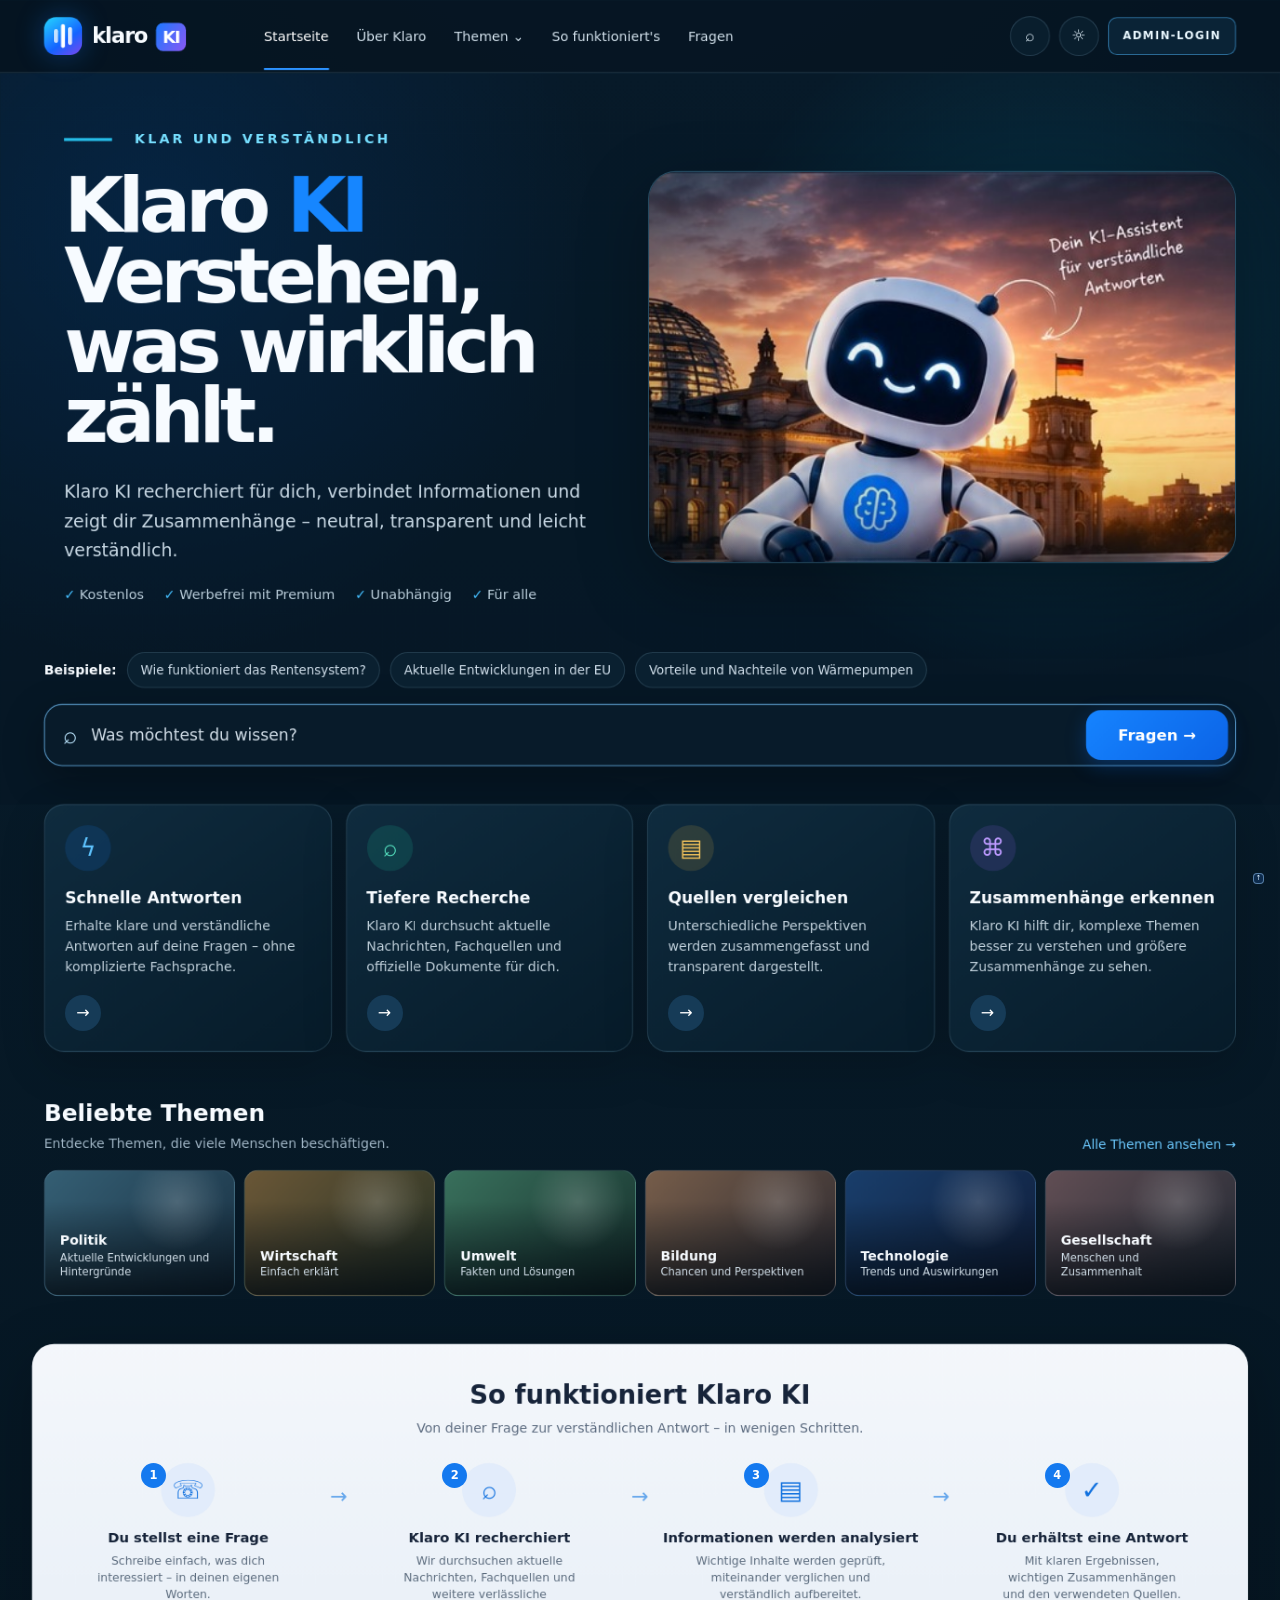
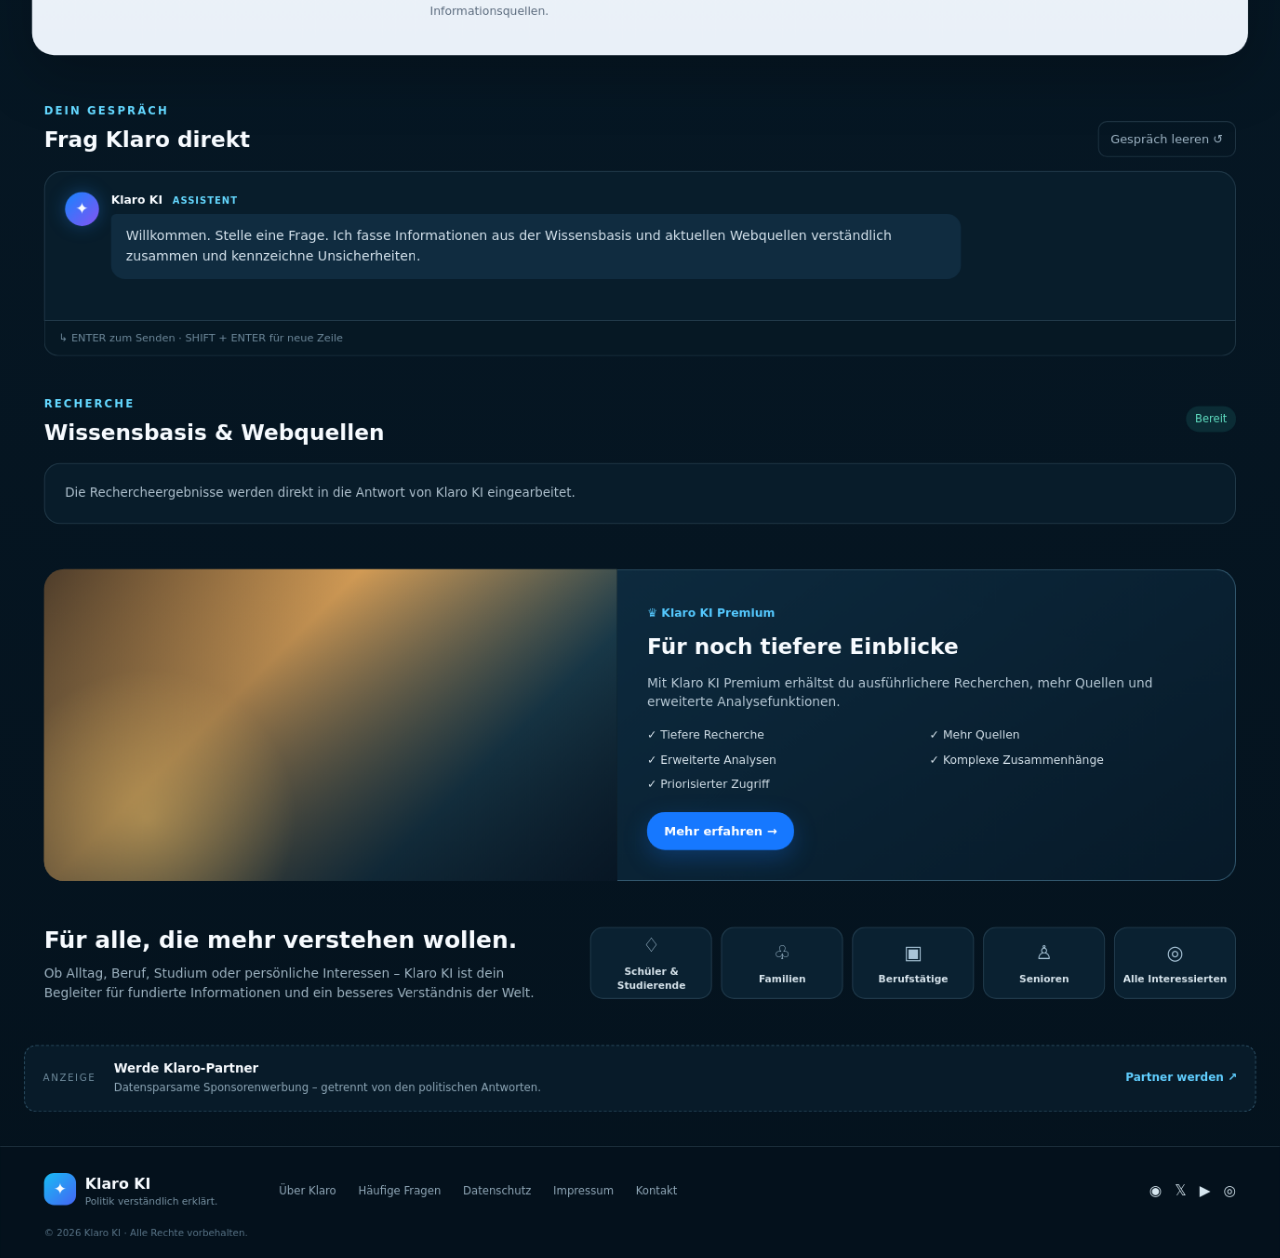
==== commit 436a84f4: "Add files via upload" ====
--- a/index.html
+++ b/index.html
@@ -1,17 +1,17 @@
 <!doctype html>
 <html lang="de">
 <head>
-<meta name="description" content="Klaro KI ist eine reine politische KI für sachliche Einordnung, Möglichkeiten und transparente Wahrscheinlichkeitseinschätzungen.">
+<meta name="description" content="Klaro KI ist eine deutschsprachige KI-Plattform für verständliche Antworten, Recherche, Quellenvergleich und politische Einordnung.">
 <meta name="twitter:card" content="summary_large_image">
-<meta name="twitter:title" content="Klaro KI – Politische Fragen verständlich einordnen">
-<meta name="twitter:description" content="Klaro KI ist eine reine politische KI für sachliche Einordnung, Möglichkeiten und transparente Wahrscheinlichkeitseinschätzungen.">
+<meta name="twitter:title" content="Klaro KI – Antworten, die Zusammenhänge verstehen">
+<meta name="twitter:description" content="Klaro KI hilft dir, Informationen zu recherchieren, Quellen zu vergleichen und komplexe Themen verständlich zu erklären.">
 <meta name="twitter:image" content="https://klaroki3.vercel.app/meta/klaro-ki-x-card.png">
-  <meta charset="utf-8">
-  <meta name="viewport" content="width=device-width, initial-scale=1">
-  <meta name="theme-color" content="#0b4ca8">
-  <title>Klaro KI – Politische Fragen verständlich einordnen</title>
-  <link rel="stylesheet" href="style.css">
-  <!-- InMobi Choice. Consent Manager Tag v3.0 (for TCF 2.3) -->
+<meta charset="utf-8">
+<meta name="viewport" content="width=device-width, initial-scale=1">
+<meta name="theme-color" content="#071827">
+<title>Klaro KI – Antworten, die Zusammenhänge verstehen</title>
+<link rel="stylesheet" href="style.css">
+<!-- InMobi Choice. Consent Manager Tag v3.0 (for TCF 2.3) -->
 <script type="text/javascript" async=true>
 (function() {
   var host = "www.themoneytizer.de";
@@ -19,10 +19,8 @@
   var firstScript = document.getElementsByTagName('script')[0];
   var url = 'https://cmp.inmobi.com'
     .concat('/choice/', '6Fv0cGNfc_bw8', '/', host, '/choice.js?tag_version=V3');
-  var reg = /^(https?:)?\/\/([a-zA-Z0-9.-]+)?(\/.*)?$/;
-  if (!reg.test(url)) {
-    throw new Error('Invalid URL');
-  }
+  var reg = /^(https?:)?\/\/[a-zA-Z0-9.-]+(\/.*)?$/;
+  if (!reg.test(url)) throw new Error('Invalid URL');
   element.async = true;
   element.type = 'text/javascript';
   element.src = url;
@@ -31,7 +29,6 @@
   function stub() {
     var TCF_LOCATOR_NAME = '__tcfapiLocator';
     var queue = [];
-    var cmpFrame;
     function addFrame() {
       var doc = window.document;
       var iframe = doc.createElement('iframe');
@@ -43,22 +40,15 @@
       var args = arguments;
       if (!args.length) return queue;
       if (args[0] === 'setGdprApplies') {
-        if (args.length > 3 && args[2] === 2 && typeof args[3] === 'boolean') {
-          window.__tcfapi.gdprApplies = args[3];
-          queue.push(args);
-        } else {
-          queue.push(args);
-        }
+        queue.push(args);
       } else if (args[0] === 'ping') {
         var retr = { gdprApplies: window.__tcfapi.gdprApplies, cmpLoaded: false, cmpStatus: 'stub', apiVersion: '2.2', tcfPolicyVersion: 4 };
         if (typeof args[2] === 'function') args[2](retr, true);
-      } else {
-        queue.push(args);
-      }
+      } else queue.push(args);
     }
     function postMessageEventHandler(event) {
       var json = typeof event.data === 'string' ? JSON.parse(event.data) : event.data;
-      if (json.__tcfapiCall) {
+      if (json && json.__tcfapiCall) {
         window.__tcfapi(json.__tcfapiCall.command, json.__tcfapiCall.version, function(retValue, success) {
           var returnMsg = { __tcfapiReturn: { returnValue: retValue, success: success, callId: json.__tcfapiCall.callId } };
           event.source.postMessage(typeof event.data === 'string' ? JSON.stringify(returnMsg) : returnMsg, '*');
@@ -74,213 +64,255 @@
 
   function uspStubFunction() {
     var arg = arguments;
-    if (typeof window.__uspapi === 'function') {
-      window.__uspapi.apply(window, arg);
-    } else {
-      window.__uspapi = function() { (window.__uspapi.a = window.__uspapi.a || []).push(arguments); };
-    }
+    if (typeof window.__uspapi === 'function') window.__uspapi.apply(window, arg);
+    else window.__uspapi = function() { (window.__uspapi.a = window.__uspapi.a || []).push(arguments); };
   }
   uspStubFunction();
-
   var __tcfapi = window.__tcfapi;
   window.__tcfapi('init', 2, function() {}, { tag_version: 'V3' });
 })();
 </script>
-<!-- End InMobi Choice. Consent Manager Tag v3.0 (for TCF 2.3) --></head>
+<!-- End InMobi Choice. Consent Manager Tag v3.0 (for TCF 2.3) -->
+
+<style></style>
+
+<style id="klaro-page-entrance">
+#klaroPageContent {
+  animation: klaroPageEntrance 900ms cubic-bezier(.16, 1, .3, 1) both;
+  transform-origin: 50% 50%;
+  will-change: transform, filter;
+}
+@keyframes klaroPageEntrance {
+  0% {
+    opacity: .86;
+    filter: blur(12px);
+    transform: scale(1.075);
+  }
+  55% {
+    opacity: 1;
+    filter: blur(3px);
+    transform: scale(1.025);
+  }
+  100% {
+    opacity: 1;
+    filter: blur(0);
+    transform: scale(1);
+  }
+}
+@media (prefers-reduced-motion: reduce) {
+  #klaroPageContent {
+    animation: none;
+    filter: none;
+    transform: none;
+  }
+}
+</style>
+
+</head>
 <body>
-  <div class="ambient ambient-a"></div><div class="ambient ambient-b"></div>
-  <header class="topbar">
-<a class="klaro-brand" href="index.html" aria-label="Klaro KI – Startseite">
-  <span class="klaro-brand-mark" aria-hidden="true"><span></span><span></span><span></span></span>
-  <span class="klaro-brand-word">klaro<span class="klaro-brand-ai">KI</span></span>
-  <span class="klaro-brand-tag">POLITIK KLARER SEHEN</span>
-</a>
-    <div class="system-online"><i></i><span>SYSTEM ONLINE</span></div><a class="admin-login-button" href="admin.html">LOGIN</a><span class="beta-badge">BETA</span>
+  <div id="klaroPageContent">
+  <header class="site-header">
+    <div class="header-inner">
+      <a class="brand" href="index.html" aria-label="Klaro KI – Startseite">
+        <span class="brand-mark" aria-hidden="true"><span></span><span></span><span></span></span>
+        <span class="brand-name">klaro <b>KI</b></span>
+      </a>
+      <nav class="main-nav" aria-label="Hauptnavigation">
+        <a class="active" href="#start">Startseite</a>
+        <a href="#ueber-klaro">Über Klaro</a>
+        <a href="#themen">Themen <span aria-hidden="true">⌄</span></a>
+        <a href="#so-funktionierts">So funktioniert's</a>
+        <a href="#fragen">Fragen</a>
+      </nav>
+      <div class="header-actions">
+        <button class="icon-button" type="button" aria-label="Suche" title="Suche">⌕</button>
+        <button class="icon-button" type="button" aria-label="Darstellung wechseln" title="Darstellung">☼</button>
+        <a class="admin-login-button" href="admin.html" aria-label="Admin-Bereich öffnen">ADMIN-LOGIN</a>
+      </div>
+    </div>
   </header>
 
-  
-
-
-<div class="app-shell">
-    <aside class="sidebar">
-      <div class="side-caption">POLITIK</div>
-      <button class="nav-button active" data-view="chat"><span>◉</span> KI-Chat <kbd>01</kbd></button>
-      <div class="side-divider"></div>
-      <div class="side-caption">WISSENSBASIS</div>
-      <div class="mini-status"><span class="pulse"></span><div><strong>Programm-Modus</strong><small>Begrenzte lokale Quellen</small></div><b>DE</b></div>
-      <div class="side-footer"><span class="tiny-reactor">✦</span><p>Politische Fragen und Antworten.<br><small>Quellen und Unsicherheit kenntlich machen.</small></p></div>
-    </aside>
-
-    <main class="main-area">
-      <section class="view active" id="chatView">
-        <div class="hero-row">
-          <div class="hero-copy">
-            <div class="eyebrow"><span class="eyebrow-line"></span> POLITIK VERSTÄNDLICH ERKLÄRT</div>
-            <h1>Politik verstehen.<br><span>Klarer einordnen.</span></h1>
-            <p class="lead">Stelle deine Frage. Klaro KI erklärt Zusammenhänge, trennt Positionen von Fakten und benennt offen, was unklar bleibt.</p>
+  <main id="start">
+    <section class="hero">
+      <div class="hero-inner">
+        <div class="hero-copy">
+          <p class="hero-kicker"><span></span> KLAR UND VERSTÄNDLICH</p>
+          <h1>Klaro <em>KI</em><br><strong>Verstehen,<br>was wirklich zählt.</strong></h1>
+          <p class="hero-lead">Klaro KI recherchiert für dich, verbindet Informationen und zeigt dir Zusammenhänge – neutral, transparent und leicht verständlich.</p>
+          <div class="hero-points" aria-label="Vorteile">
+            <span>✓ Kostenlos</span><span>✓ Werbefrei mit Premium</span><span>✓ Unabhängig</span><span>✓ Für alle</span>
           </div>
-          <div class="reactor" aria-label="Klaro KI Systemanimation"><div class="reactor-ring ring-one"></div><div class="reactor-ring ring-two"></div><div class="reactor-core">✦</div><span class="orbit orbit-one"></span><span class="orbit orbit-two"></span></div>
         </div>
-        <section class="klaro-purpose" aria-labelledby="klaro-purpose-title">
-          <div class="purpose-icon" aria-hidden="true">✦</div>
-          <div class="purpose-copy">
-            <p class="purpose-eyebrow">Wofür Klaro da ist</p>
-            <h2 id="klaro-purpose-title">Politische Themen. Verständlich auf den Punkt.</h2>
-            <p>Klaro KI hilft dir, politische Fragen einzuordnen, mögliche Entwicklungen und Handlungsoptionen zu betrachten und – soweit die verfügbaren Informationen es zulassen – Wahrscheinlichkeiten abzuschätzen.</p>
-            <p class="purpose-honesty"><strong>Immer transparent:</strong> Parteiforderungen, überprüfbare Fakten und offene Fragen sollen klar voneinander unterschieden werden. Einschätzungen sind keine Garantien.</p>
-          </div>
-        </section>
-        <div class="quick-grid">
-          <button class="quick-card" data-prompt="Wie kann ich eine politische Frage verständlich und sachlich einordnen?"><span class="quick-icon">☏</span><strong>Stelle deine Fragen</strong><small>Einfach &amp; direkt</small><span class="card-arrow">↗</span></button>
-          <button class="quick-card" data-prompt="Erkläre mir eine politische Position verständlich und ohne Fachjargon. Trenne Forderungen und Fakten."><span class="quick-icon">▤</span><strong>Verständliche Erklärungen</strong><small>Ohne Fachchinesisch</small><span class="card-arrow">↗</span></button>
-          <button class="quick-card" data-prompt="Welche möglichen Entwicklungen und Folgen gibt es bei einer politischen Maßnahme? Bitte benenne Unsicherheiten."><span class="quick-icon">▥</span><strong>Möglichkeiten &amp; Folgen</strong><small>Realistisch eingeordnet</small><span class="card-arrow">↗</span></button>
-          <button class="quick-card" data-prompt="Wie unterscheidet man bei einem politischen Thema belegte Fakten, Parteipositionen und offene Fragen?"><span class="quick-icon">✓</span><strong>Immer ehrlich</strong><small>Unsicherheit offen benennen</small><span class="card-arrow">↗</span></button>
+        <div class="hero-visual" aria-label="Klaro KI Assistent">
+          <img src="media/hero-klaro-berlin-abend.jpg" alt="Klaro KI Assistent vor einer Abendkulisse in Berlin">
         </div>
-        <div class="chat-panel">
-          <div class="panel-top"><div><span class="panel-indicator"></span><strong>Gespräch mit Klaro KI</strong></div><button id="clearChat" class="text-button">Gespräch leeren ↺</button></div>
-          <div id="chatMessages" class="chat-messages" aria-live="polite">
-            <div class="message assistant"><div class="message-avatar">✦</div><div><div class="message-name">Klaro KI <span>ASSISTENT</span></div><div class="message-bubble">Willkommen. Stelle eine politische Frage. Ich fasse Informationen aus der Wissensbasis und aktuellen Webquellen zu einer verständlichen, sachlichen Antwort zusammen und kennzeichne Unsicherheiten.</div></div></div>
-          </div>
-          <form id="chatForm" class="composer"><textarea id="chatInput" rows="1" placeholder="Stelle Klaro KI eine Frage …" aria-label="Frage an Klaro KI" required></textarea><button type="submit" aria-label="Senden">↑</button></form>
-          <div class="composer-bottom"><span>↳ ENTER zum Senden · SHIFT + ENTER für neue Zeile</span><span class="demo-label">KLARO KI · POLITIK <i></i></span></div>
+      </div>
+
+      <div class="question-wrap" id="fragen">
+        <div class="examples">
+          <strong>Beispiele:</strong>
+          <button type="button" data-prompt="Wie funktioniert das Rentensystem?">Wie funktioniert das Rentensystem?</button>
+          <button type="button" data-prompt="Welche aktuellen Entwicklungen gibt es in der EU?">Aktuelle Entwicklungen in der EU</button>
+          <button type="button" data-prompt="Welche Vorteile und Nachteile haben Wärmepumpen?">Vorteile und Nachteile von Wärmepumpen</button>
         </div>
-        <section class="klaro-ad-slot" aria-label="Sponsoring">
-          <div class="ad-label">ANZEIGE</div>
-          <div class="ad-copy">
-            <strong>Werde Klaro-Partner</strong>
-            <span>Datensparsame Sponsorenwerbung – getrennt von den politischen Antworten.</span>
-          </div>
-          <a class="ad-link" href="mailto:partner@klaro-ki.de?subject=Klaro%20KI%20Sponsoring">Partner werden ↗</a>
-        </section>
-        <section class="research-panel" aria-labelledby="research-title">
-          <div class="research-head">
-            <div><span class="eyebrow">RECHERCHE</span><h2 id="research-title">Wissensbasis &amp; Webquellen</h2></div>
-            <span id="researchStatus" class="research-status">Bereit</span>
-          </div>
-          <div id="researchResults" class="research-results">
-            <div class="research-empty">Die Rechercheergebnisse werden direkt in die Antwort von Klaro KI eingearbeitet.</div>
-          </div>
-        </section>
-      </section>
-
-    </main>
+        <form id="chatForm" class="question-box">
+          <span class="question-icon" aria-hidden="true">⌕</span>
+          <textarea id="chatInput" rows="1" placeholder="Was möchtest du wissen?" aria-label="Frage an Klaro KI" required></textarea>
+          <button type="submit">Fragen <span aria-hidden="true">→</span></button>
+        </form>
+      </div>
+    </section>
+
+    <section class="feature-section" id="ueber-klaro" aria-label="Klaro KI Funktionen">
+      <article class="feature-card feature-blue"><div class="feature-icon">ϟ</div><h2>Schnelle Antworten</h2><p>Erhalte klare und verständliche Antworten auf deine Fragen – ohne komplizierte Fachsprache.</p><span class="round-arrow">→</span></article>
+      <article class="feature-card feature-green"><div class="feature-icon">⌕</div><h2>Tiefere Recherche</h2><p>Klaro KI durchsucht aktuelle Nachrichten, Fachquellen und offizielle Dokumente für dich.</p><span class="round-arrow">→</span></article>
+      <article class="feature-card feature-gold"><div class="feature-icon">▤</div><h2>Quellen vergleichen</h2><p>Unterschiedliche Perspektiven werden zusammengefasst und transparent dargestellt.</p><span class="round-arrow">→</span></article>
+      <article class="feature-card feature-violet"><div class="feature-icon">⌘</div><h2>Zusammenhänge erkennen</h2><p>Klaro KI hilft dir, komplexe Themen besser zu verstehen und größere Zusammenhänge zu sehen.</p><span class="round-arrow">→</span></article>
+    </section>
+
+    <section class="topics-section" id="themen">
+      <div class="section-heading"><div><h2>Beliebte Themen</h2><p>Entdecke Themen, die viele Menschen beschäftigen.</p></div><a href="#fragen">Alle Themen ansehen →</a></div>
+      <div class="topic-grid">
+        <a class="topic-card topic-politik" href="#fragen" data-prompt="Erkläre mir die aktuellen politischen Entwicklungen in Deutschland."><span>Politik</span><small>Aktuelle Entwicklungen und Hintergründe</small></a>
+        <a class="topic-card topic-wirtschaft" href="#fragen" data-prompt="Erkläre mir eine aktuelle wirtschaftliche Entwicklung verständlich."><span>Wirtschaft</span><small>Einfach erklärt</small></a>
+        <a class="topic-card topic-umwelt" href="#fragen" data-prompt="Welche wichtigen Entwicklungen gibt es beim Klimaschutz?"><span>Umwelt</span><small>Fakten und Lösungen</small></a>
+        <a class="topic-card topic-bildung" href="#fragen" data-prompt="Welche aktuellen Themen sind für Bildung und Studium wichtig?"><span>Bildung</span><small>Chancen und Perspektiven</small></a>
+        <a class="topic-card topic-tech" href="#fragen" data-prompt="Welche aktuellen Technologietrends sind relevant?"><span>Technologie</span><small>Trends und Auswirkungen</small></a>
+        <a class="topic-card topic-gesellschaft" href="#fragen" data-prompt="Welche gesellschaftlichen Entwicklungen sind aktuell wichtig?"><span>Gesellschaft</span><small>Menschen und Zusammenhalt</small></a>
+      </div>
+    </section>
+
+    <section class="how-section" id="so-funktionierts">
+      <div class="how-heading"><h2>So funktioniert Klaro KI</h2><p>Von deiner Frage zur verständlichen Antwort – in wenigen Schritten.</p></div>
+      <div class="steps">
+        <div class="step"><b>1</b><div class="step-icon">☏</div><h3>Du stellst eine Frage</h3><p>Schreibe einfach, was dich interessiert – in deinen eigenen Worten.</p></div>
+        <div class="step-arrow">→</div>
+        <div class="step"><b>2</b><div class="step-icon">⌕</div><h3>Klaro KI recherchiert</h3><p>Wir durchsuchen aktuelle Nachrichten, Fachquellen und weitere verlässliche Informationsquellen.</p></div>
+        <div class="step-arrow">→</div>
+        <div class="step"><b>3</b><div class="step-icon">▤</div><h3>Informationen werden analysiert</h3><p>Wichtige Inhalte werden geprüft, miteinander verglichen und verständlich aufbereitet.</p></div>
+        <div class="step-arrow">→</div>
+        <div class="step"><b>4</b><div class="step-icon">✓</div><h3>Du erhältst eine Antwort</h3><p>Mit klaren Ergebnissen, wichtigen Zusammenhängen und den verwendeten Quellen.</p></div>
+      </div>
+    </section>
+
+    <section class="workspace-section" aria-label="Klaro KI Gespräch">
+      <div class="workspace-head"><div><span class="eyebrow">DEIN GESPRÄCH</span><h2>Frag Klaro direkt</h2></div><button id="clearChat" class="clear-button" type="button">Gespräch leeren ↺</button></div>
+      <div id="chatMessages" class="chat-messages" aria-live="polite">
+        <div class="message assistant"><div class="message-avatar">✦</div><div><div class="message-name">Klaro KI <span>ASSISTENT</span></div><div class="message-bubble">Willkommen. Stelle eine Frage. Ich fasse Informationen aus der Wissensbasis und aktuellen Webquellen verständlich zusammen und kennzeichne Unsicherheiten.</div></div></div>
+      </div>
+      <div class="workspace-hint">↳ ENTER zum Senden · SHIFT + ENTER für neue Zeile</div>
+    </section>
+
+    <section class="research-panel" aria-labelledby="research-title">
+      <div class="research-head"><div><span class="eyebrow">RECHERCHE</span><h2 id="research-title">Wissensbasis &amp; Webquellen</h2></div><span id="researchStatus" class="research-status">Bereit</span></div>
+      <div id="researchResults" class="research-results"><div class="research-empty">Die Rechercheergebnisse werden direkt in die Antwort von Klaro KI eingearbeitet.</div></div>
+    </section>
+
+    <section class="premium-section" id="premium">
+      <div class="premium-image"></div>
+      <div class="premium-card">
+        <span class="premium-label">♛ Klaro KI Premium</span>
+        <h2>Für noch tiefere Einblicke</h2>
+        <p>Mit Klaro KI Premium erhältst du ausführlichere Recherchen, mehr Quellen und erweiterte Analysefunktionen.</p>
+        <div class="premium-list"><span>✓ Tiefere Recherche</span><span>✓ Mehr Quellen</span><span>✓ Erweiterte Analysen</span><span>✓ Komplexe Zusammenhänge</span><span>✓ Priorisierter Zugriff</span></div>
+        <button type="button" class="premium-cta" id="premiumLearnMore">Mehr erfahren →</button>
+      </div>
+    </section>
+
+    <section class="audience-section">
+      <div><h2>Für alle, die mehr verstehen wollen.</h2><p>Ob Alltag, Beruf, Studium oder persönliche Interessen – Klaro KI ist dein Begleiter für fundierte Informationen und ein besseres Verständnis der Welt.</p></div>
+      <div class="audience-grid"><span>♢<b>Schüler &amp;<br>Studierende</b></span><span>♧<b>Familien</b></span><span>▣<b>Berufstätige</b></span><span>♙<b>Senioren</b></span><span>◎<b>Alle Interessierten</b></span></div>
+    </section>
+
+    <section class="klaro-ad-slot" aria-label="Sponsoring"><div class="ad-label">ANZEIGE</div><div class="ad-copy"><strong>Werde Klaro-Partner</strong><span>Datensparsame Sponsorenwerbung – getrennt von den politischen Antworten.</span></div><a class="ad-link" href="mailto:partner@klaro-ki.de?subject=Klaro%20KI%20Sponsoring">Partner werden ↗</a></section>
+  </main>
+
+  <footer class="site-footer">
+    <div class="footer-inner">
+      <div class="footer-brand"><span class="footer-mark">✦</span><strong>Klaro KI</strong><small>Politik verständlich erklärt.</small></div>
+      <nav aria-label="Footer Navigation"><a href="#ueber-klaro">Über Klaro</a><a href="#fragen">Häufige Fragen</a><button type="button" class="footer-link-button" id="privacyButton">Datenschutz</button><a href="impressum.html">Impressum</a><a href="mailto:partner@klaroki.de?subject=Kontakt%20Klaro%20KI">Kontakt</a></nav>
+      <div class="social-links" aria-label="Social Media"><span>◉</span><span>𝕏</span><span>▶</span><span>◎</span></div>
+    </div>
+    <div class="copyright">© 2026 Klaro KI · Alle Rechte vorbehalten.</div>
+  </footer>
+
   </div>
 
-  
-
-
-<section class="klaro-sources-footer" aria-labelledby="klaro-sources-title">
-  <div class="sources-footer-inner">
-    <div class="sources-footer-heading">
-      <div>
-        <p class="sources-eyebrow">TRANSPARENZ</p>
-        <h2 id="klaro-sources-title">So arbeitet Klaro KI</h2>
-        <p class="sources-description">Klaro verbindet die externe Wissensdatenbank mit aktueller Webrecherche. Gespeichertes Wissen und neue Webinformationen werden gemeinsam ausgewertet und zu einer verständlichen, zusammenhängenden Antwort verarbeitet.</p>
-      </div>
-    </div>
-    <div class="transparency-grid">
-      <div><strong>1 · Frage</strong><span>Die Frage wird eingeordnet und mit passenden Einträgen der Wissensdatenbank abgeglichen.</span></div>
-      <div><strong>2 · Recherche</strong><span>Falls aktuelle Informationen benötigt werden, wird eine Webrecherche ausgelöst.</span></div>
-      <div><strong>3 · Zusammenhänge</strong><span>Mehrere relevante Informationen werden verglichen und zu einer verständlichen Antwort zusammengeführt – nicht als rohe Trefferliste.</span></div>
-      <div><strong>4 · Lernen</strong><span>Neue Informationen werden strukturiert erfasst und können später erneut zur Beantwortung ähnlicher Fragen herangezogen werden.</span></div>
-    </div>
+  <div class="premium-modal" id="premiumModal" aria-hidden="true">
+    <div class="premium-modal-backdrop" data-premium-close></div>
+    <section class="premium-modal-card" role="dialog" aria-modal="true" aria-labelledby="premiumModalTitle">
+      <button type="button" class="premium-modal-close" id="premiumModalClose" aria-label="Fenster schließen">×</button>
+      <span class="premium-label">♛ Klaro KI Premium</span>
+      <h2 id="premiumModalTitle">Für noch tiefere Einblicke.</h2>
+      <p class="premium-modal-intro">Mit Klaro KI Premium erhältst du mehr Tiefe bei Recherche, Quellenvergleich und Analyse.</p>
+      <div class="premium-modal-benefits">
+        <div><span>✓</span><strong>Tiefere Recherche</strong><small>Ausführlichere Recherchen zu deinen Fragen.</small></div>
+        <div><span>✓</span><strong>Mehr Quellen</strong><small>Zusätzliche relevante Informationsquellen.</small></div>
+        <div><span>✓</span><strong>Erweiterte Analysen</strong><small>Mehr Einordnung und detailliertere Auswertung.</small></div>
+        <div><span>✓</span><strong>Komplexe Zusammenhänge</strong><small>Größere Themen verständlich miteinander verbinden.</small></div>
+        <div><span>✓</span><strong>Priorisierter Zugriff</strong><small>Premium-Zugriff auf die erweiterten Funktionen.</small></div>
+      </div>
+      <div class="premium-modal-price"><strong>1,49 €</strong><span>pro Monat</span></div>
+      <button type="button" class="premium-subscribe-button" id="premiumSubscribe">Kostenpflichtig Abonnieren</button>
+      <button type="button" class="premium-decline-button" id="premiumDecline">Nein Danke</button>
+      <p class="premium-modal-note" id="premiumCheckoutStatus" aria-live="polite"></p>
+    </section>
   </div>
-</section>
-<section class="business-plus">
-  <div class="business-plus-head">
-    <span class="business-label">KLARO KI ANGEBOTE</span>
-    <h2>Mehr aus Klaro machen</h2>
-    <p>Für Nutzer, Unternehmen und Organisationen – klar getrennt von der politischen Antwortlogik.</p>
-  </div>
-
-  <div class="business-grid">
-    <article class="business-card">
-      <span class="business-card-tag">NUTZER</span>
-      <h3>Premium-Mitgliedschaft</h3>
-      <p>Werbefrei, ausführlichere Recherche, mehr Quellenvergleich und tiefere Antworten.</p>
-    </article>
-
-    <article class="business-card">
-      <span class="business-card-tag">UNTERNEHMEN</span>
-      <h3>Werbepartner werden</h3>
-      <p>Transparente Partnerflächen für Unternehmen – getrennt von Klaros redaktionellen Antworten.</p>
-      <a href="mailto:dirkpelikan@freenet.de?subject=Werbepartnerschaft%20Klaro%20KI" class="business-small-btn">Partnerschaft anfragen</a>
-    </article>
-
-    <article class="business-card">
-      <span class="business-card-tag">RECHERCHE</span>
-      <h3>Politische Dossiers</h3>
-      <p>Ausführliche Themenaufbereitung mit Quellenvergleich, Zeitlinien und verständlicher Zusammenfassung.</p>
-      <a href="mailto:premium@klaroki.de?subject=Klaro%20KI%20Dossier" class="business-small-btn">Dossier anfragen</a>
-    </article>
-
-    <article class="business-card">
-      <span class="business-card-tag">B2B</span>
-      <h3>Klaro für Organisationen</h3>
-      <p>Individuelle Recherche- und Wissenslösungen für Unternehmen und Bildungseinrichtungen.</p>
-      <a href="mailto:partner@klaroki.de?subject=Klaro%20KI%20B2B" class="business-small-btn">B2B anfragen</a>
-    </article>
-  </div>
-</section>
-
-
+
+  <button type="button" id="klaroTopButton" aria-label="Zum Seitenanfang">↑</button>
   <script src="app.js"></script>
-
-
-
-
-
-
-
-
-
-
-
-
-
-<footer class="klaro-final-footer">
-  <div class="klaro-final-footer-inner">
-    <div class="klaro-footer-brand"><strong>Klaro KI</strong><span>Politik verständlich erklärt.</span></div>
-    <nav aria-label="Rechtliche und geschäftliche Links">
-      <a href="impressum.html">Impressum</a>
-      <button type="button" class="footer-link-button" id="privacyButton">Datenschutz</button>
-      <a href="mailto:partner@klaroki.de?subject=Werbepartnerschaft%20Klaro%20KI">Werbepartnerschaft</a>
-      <a href="mailto:premium@klaroki.de?subject=Klaro%20KI%20Premium">Premium-Mitgliedschaft</a>
-    </nav>
-    <div class="klaro-copyright">© 2026 Klaro KI · Alle Rechte vorbehalten.</div>
-  </div>
-</footer>
-
-
-<style>
-  #klaroTopButton {
-    position: fixed;
-    right: 14px;
-    bottom: 14px;
-    width: 3mm;
-    height: 3mm;
-    min-width: 3mm;
-    min-height: 3mm;
-    padding: 0;
-    border: 1px solid rgba(160, 210, 255, 0.45);
-    border-radius: 3px;
-    background: rgba(20, 60, 110, 0.45);
-    color: rgba(220, 240, 255, 0.8);
-    font-size: 7px;
-    line-height: 1;
-    cursor: pointer;
-    z-index: 9999;
-    display: flex;
-    align-items: center;
-    justify-content: center;
-  }
-</style>
-<button type="button" id="klaroTopButton" aria-label="Zum Seitenanfang">↑</button>
-<script>
-  document.getElementById('klaroTopButton').addEventListener('click', () => {
-    window.scrollTo({ top: 0, behavior: 'smooth' });
-  });
-</script>
-
+  <script>
+    document.getElementById('klaroTopButton').addEventListener('click', () => window.scrollTo({top:0, behavior:'smooth'}));
+    const premiumModal = document.getElementById('premiumModal');
+    const premiumLearnMore = document.getElementById('premiumLearnMore');
+    const premiumModalClose = document.getElementById('premiumModalClose');
+    const premiumDecline = document.getElementById('premiumDecline');
+    const premiumSubscribe = document.getElementById('premiumSubscribe');
+    const premiumCheckoutStatus = document.getElementById('premiumCheckoutStatus');
+
+    function openPremiumModal(){
+      premiumCheckoutStatus.textContent = '';
+      premiumModal.classList.add('is-open');
+      premiumModal.setAttribute('aria-hidden','false');
+      document.body.classList.add('modal-open');
+      premiumModalClose.focus();
+    }
+    function closePremiumModal(){
+      premiumModal.classList.remove('is-open');
+      premiumModal.setAttribute('aria-hidden','true');
+      document.body.classList.remove('modal-open');
+    }
+    premiumLearnMore.addEventListener('click', openPremiumModal);
+    premiumModalClose.addEventListener('click', closePremiumModal);
+    premiumDecline.addEventListener('click', closePremiumModal);
+    premiumModal.addEventListener('click', (event) => {
+      if (event.target.matches('[data-premium-close]')) closePremiumModal();
+    });
+    document.addEventListener('keydown', (event) => {
+      if (event.key === 'Escape' && premiumModal.classList.contains('is-open')) closePremiumModal();
+    });
+
+    premiumSubscribe.addEventListener('click', async () => {
+      premiumSubscribe.disabled = true;
+      premiumCheckoutStatus.textContent = 'Stripe wird geöffnet …';
+      try {
+        const response = await fetch('/api/create-checkout-session', {
+          method: 'POST',
+          headers: {'Content-Type':'application/json'},
+          body: JSON.stringify({})
+        });
+        const data = await response.json().catch(() => ({}));
+        if (!response.ok || !data.url) throw new Error(data.error || 'Stripe-Checkout konnte nicht gestartet werden.');
+        window.location.href = data.url;
+      } catch (error) {
+        premiumCheckoutStatus.textContent = error.message || 'Der Stripe-Checkout konnte nicht gestartet werden.';
+        premiumSubscribe.disabled = false;
+      }
+    });
+    document.querySelectorAll('.topic-card[data-prompt]').forEach(card => card.addEventListener('click', () => {
+      const input = document.getElementById('chatInput');
+      if (input) { input.value = card.dataset.prompt; input.focus(); }
+    }));
+  </script>
 </body>
 </html>
--- a/style.css
+++ b/style.css
@@ -1,441 +1,109 @@
-@import url('https://fonts.googleapis.com/css2?family=DM+Mono:wght@400;500&family=Manrope:wght@400;500;600;700;800&display=swap');
-:root{--bg:#07111e;--panel:#0b1928;--panel2:#0d2031;--line:#1b3a50;--text:#e9f5ff;--muted:#8ba4b8;--cyan:#55b8ff;--blue:#1769d2;--amber:#78c7ff;--font:'Manrope',Arial,sans-serif;--mono:'DM Mono',monospace}
-*{box-sizing:border-box}body{margin:0;min-height:100vh;background:radial-gradient(ellipse at 66% 5%,#12304a 0,transparent 36%),var(--bg);color:var(--text);font-family:var(--font);font-size:14px;overflow-x:hidden}.ambient{position:fixed;pointer-events:none;border-radius:50%;filter:blur(100px);opacity:.12;z-index:-1}.ambient-a{width:300px;height:300px;background:#00d9ff;top:22%;left:30%}.ambient-b{width:250px;height:250px;background:#1269d3;right:4%;bottom:0}.topbar{height:76px;border-bottom:1px solid #1b3548;display:flex;align-items:center;justify-content:space-between;padding:0 34px;background:#06101bd9;backdrop-filter:blur(18px);position:sticky;top:0;z-index:5}.brand{display:flex;align-items:center;gap:12px;color:inherit;text-decoration:none}.brand-icon{width:39px;height:39px;display:grid;place-items:center;color:var(--cyan);font-size:23px;border:1px solid #3a9eb4;border-radius:12px;box-shadow:0 0 22px #38dfff22,inset 0 0 12px #38dfff12}.brand strong{display:block;font-size:16px;letter-spacing:2px}.brand strong span{color:var(--cyan)}.brand small{display:block;color:#668399;font:9px var(--mono);letter-spacing:1.4px;margin-top:3px}.system-online{display:flex;gap:9px;align-items:center;color:#9fc5d4;font:10px var(--mono);letter-spacing:1.2px}.system-online i,.panel-indicator,.demo-label i{width:7px;height:7px;border-radius:50%;background:#4df5b5;box-shadow:0 0 12px #4df5b5;display:inline-block}.back-link{color:#91aabc;text-decoration:none;font-size:12px}.back-link:hover{color:var(--cyan)}.app-shell{display:grid;grid-template-columns:224px minmax(0,1fr);max-width:1600px;margin:auto;min-height:calc(100vh - 76px)}.sidebar{border-right:1px solid #1b3548;padding:28px 16px;display:flex;flex-direction:column;background:#07131fe0}.side-caption{font:10px var(--mono);letter-spacing:1.8px;color:#54748a;padding:0 12px 13px}.nav-button{width:100%;display:flex;align-items:center;gap:12px;padding:13px 12px;background:transparent;border:1px solid transparent;border-radius:9px;color:#8ba5b8;text-align:left;cursor:pointer;font:500 12px var(--font);margin-bottom:5px}.nav-button>span{font-size:18px;color:#7295aa;width:20px}.nav-button kbd{margin-left:auto;font:10px var(--mono);color:#4f7188}.nav-button:hover,.nav-button.active{background:linear-gradient(100deg,#15344a,#10273a);border-color:#26526a;color:#eafaff}.nav-button.active>span{color:var(--cyan)}.side-divider{height:1px;background:#193449;margin:22px 7px}.mini-status{display:flex;align-items:center;gap:9px;padding:12px;background:#0a1a28;border:1px solid #1b3a4d;border-radius:10px}.pulse{width:7px;height:7px;background:#54f5b6;border-radius:50%;box-shadow:0 0 10px #54f5b6}.mini-status strong,.mini-status small{display:block}.mini-status strong{font-size:11px}.mini-status small{font-size:9px;color:#7895a8;margin-top:4px}.mini-status b{font:9px var(--mono);color:#62e9bd;margin-left:auto}.side-footer{margin-top:auto;padding:16px 9px 0;border-top:1px solid #183246;display:flex;gap:11px;align-items:flex-start}.tiny-reactor{display:grid;place-items:center;width:28px;height:28px;border:1px solid #3c8fa5;border-radius:50%;color:var(--cyan);box-shadow:0 0 12px #2ddfff20}.side-footer p{font-size:10px;line-height:1.7;color:#aac0ce;margin:0}.side-footer small{color:#67869b}.main-area{padding:38px clamp(22px,4vw,62px) 30px;min-width:0}.view{display:none;max-width:1180px;margin:0 auto}.view.active{display:block}.hero-row{display:flex;align-items:center;justify-content:space-between;gap:24px}.eyebrow{font:10px var(--mono);letter-spacing:1.7px;color:#76a3bc;display:flex;align-items:center;gap:9px}.eyebrow-line{width:23px;height:1px;background:var(--cyan);box-shadow:0 0 8px var(--cyan)}h1{font-size:clamp(30px,4vw,45px);letter-spacing:-1.8px;line-height:1.17;margin:17px 0 11px;font-weight:700}h1 span{color:var(--cyan)}.lead{font-size:13px;color:#91aabd;line-height:1.7;margin:0}.reactor{width:132px;height:132px;position:relative;display:grid;place-items:center;flex-shrink:0;margin-right:7%}.reactor-ring{position:absolute;border-radius:50%;border:1px solid #42dfff77;inset:7px;box-shadow:0 0 28px #31dfff13,inset 0 0 24px #31dfff0a}.ring-one{border-style:dashed;animation:spin 24s linear infinite}.ring-two{inset:20px;border-color:#58a9ff77;animation:spin 16s linear infinite reverse}.reactor-core{width:48px;height:48px;border-radius:50%;display:grid;place-items:center;background:radial-gradient(circle,#c5f9ff 0,#39d9f8 20%,#146b9c 58%,#09253d 72%);color:#eaffff;font-weight:800;font-size:22px;box-shadow:0 0 20px #41e4ffb0,0 0 55px #30b8ff44}.orbit{position:absolute;width:5px;height:5px;background:var(--amber);border-radius:50%;box-shadow:0 0 10px var(--amber)}.orbit-one{top:13px;right:24px}.orbit-two{bottom:13px;left:20px;background:var(--cyan);box-shadow:0 0 10px var(--cyan)}@keyframes spin{to{transform:rotate(360deg)}}.quick-grid{display:grid;grid-template-columns:repeat(3,minmax(0,1fr));gap:12px;margin:31px 0 22px}.quick-card{position:relative;text-align:left;min-height:113px;padding:16px;background:linear-gradient(135deg,#0e2334,#0a1927);border:1px solid #1b3d52;border-radius:12px;color:var(--text);cursor:pointer;transition:.18s}.quick-card:hover{border-color:#46cce9;transform:translateY(-2px);box-shadow:0 9px 30px #00cfff0b}.quick-icon{display:grid;place-items:center;width:27px;height:27px;border-radius:7px;background:#12364a;color:var(--cyan);font-size:17px;margin-bottom:12px}.quick-card strong,.quick-card small{display:block}.quick-card strong{font-size:12px}.quick-card small{color:#7896a9;font-size:10px;margin-top:5px}.card-arrow{position:absolute;right:14px;top:14px;color:#54768b}.chat-panel,.image-preview-panel,.controls-panel{background:#0a1927d9;border:1px solid #1c3d52;border-radius:13px;overflow:hidden;box-shadow:0 15px 50px #00000018}.panel-top{height:53px;display:flex;align-items:center;justify-content:space-between;padding:0 17px;border-bottom:1px solid #19374b;background:#0c1e2d}.panel-top>div{display:flex;align-items:center;gap:9px}.panel-top strong{font-size:11px;letter-spacing:.2px}.tiny-label{font:9px var(--mono);letter-spacing:1px;color:#5e849c}.text-button{background:transparent;border:0;color:#7da0b5;font:10px var(--mono);cursor:pointer}.text-button:hover{color:var(--cyan)}.chat-messages{min-height:188px;max-height:340px;overflow:auto;padding:20px;display:flex;flex-direction:column;gap:18px}.message{display:flex;gap:11px;align-items:flex-start;max-width:92%}.message.user{align-self:flex-end;flex-direction:row-reverse}.message-avatar{width:30px;height:30px;display:grid;place-items:center;flex-shrink:0;border:1px solid #28738a;border-radius:9px;color:var(--cyan);background:#0e2b3c}.message.user .message-avatar{border-color:#73552e;color:var(--amber);background:#2b2115;font-size:10px}.message-name{font:9px var(--mono);letter-spacing:1px;color:#7da3b9;margin:1px 0 7px}.message-name span{margin-left:7px;color:#47687e}.message-bubble{background:#102638;border:1px solid #1b3e54;border-radius:2px 10px 10px 10px;padding:12px 14px;color:#d0e1ec;line-height:1.7;font-size:12px;white-space:pre-wrap;overflow-wrap:anywhere}.message.user .message-bubble{background:#142d3d;border-color:#28536a;border-radius:10px 2px 10px 10px}.composer{display:flex;align-items:flex-end;gap:12px;margin:0 16px;padding:9px 10px 9px 15px;border:1px solid #28536b;border-radius:11px;background:#06121e}.composer:focus-within{border-color:#44d7f0;box-shadow:0 0 0 3px #32d8f00d}.composer textarea{resize:vertical;max-height:130px;min-height:31px;flex:1;background:transparent;border:0;outline:0;color:#e8f8ff;font:12px/1.7 var(--font);padding:5px 0}.composer textarea::placeholder{color:#58758a}.composer button{width:34px;height:34px;flex-shrink:0;border:1px solid #4be1f4;border-radius:8px;background:linear-gradient(135deg,#51eaff,#2b9fc9);color:#061522;font-size:22px;font-weight:700;cursor:pointer;box-shadow:0 0 15px #30dfff25}.composer-bottom{display:flex;justify-content:space-between;gap:10px;padding:11px 19px 14px;color:#55768b;font:9px var(--mono);letter-spacing:.2px}.demo-label{display:flex;align-items:center;gap:6px}.demo-label i{width:5px;height:5px}.fineprint{font-size:10px;line-height:1.6;color:#607f93;margin:15px 2px 0}.image-layout{display:grid;grid-template-columns:minmax(0,1.4fr) minmax(280px,.9fr);gap:16px;margin-top:28px}.preview-stage{min-height:390px;padding:20px;display:grid;place-items:center;background-color:#081521;background-image:linear-gradient(#19324744 1px,transparent 1px),linear-gradient(90deg,#19324744 1px,transparent 1px);background-size:25px 25px}.empty-preview{text-align:center;display:flex;flex-direction:column;align-items:center}.upload-symbol{width:57px;height:57px;display:grid;place-items:center;border:1px dashed #4a829b;border-radius:17px;color:var(--cyan);font-size:28px;margin-bottom:18px;background:#102638}.empty-preview strong{font-size:13px}.empty-preview p{font-size:11px;color:#7897ab;margin:8px 0 17px}.empty-preview small{font:9px var(--mono);color:#55768a;margin-top:12px;letter-spacing:1.2px}.preview-stage canvas{display:block;max-width:100%;max-height:500px;width:auto;height:auto;box-shadow:0 10px 40px #0008}.hidden{display:none!important}.preview-footer{display:flex;justify-content:space-between;align-items:center;gap:8px;padding:13px 16px;border-top:1px solid #19374b;color:#65879c;font:9px var(--mono)}.controls-panel{padding-bottom:14px}.upload-row{margin:15px 15px 19px;padding:12px;display:flex;align-items:center;gap:10px;border:1px dashed #2c5369;border-radius:9px;background:#0c2030;cursor:pointer}.upload-row>span:first-child{font-size:20px;color:var(--cyan)}.upload-row strong,.upload-row small{display:block}.upload-row strong{font-size:11px}.upload-row small{font-size:9px;color:#7594a9;margin-top:4px}.upload-row b{margin-left:auto;color:var(--cyan);font-size:18px}.control-group{padding:0 17px;margin:17px 0}.control-label{display:flex;justify-content:space-between;align-items:center;margin-bottom:10px;font-size:11px;color:#c3d7e4}.control-label output{font:10px var(--mono);color:var(--cyan)}input[type=range]{width:100%;accent-color:var(--cyan);cursor:pointer;height:4px}.filter-buttons{display:grid;grid-template-columns:repeat(3,1fr);gap:7px;padding:3px 15px 16px}.filter-button{border:1px solid #24465b;border-radius:7px;padding:9px 5px;background:#0c2030;color:#91aabd;font:10px var(--mono);cursor:pointer}.filter-button.active,.filter-button:hover{border-color:#3fcde7;color:var(--cyan);background:#103146}.edit-actions{display:flex;gap:8px;padding:0 15px}.primary-button,.secondary-button{display:inline-flex;align-items:center;justify-content:center;gap:6px;min-height:37px;padding:0 13px;border-radius:7px;font:600 10px var(--font);text-decoration:none;cursor:pointer}.primary-button{background:linear-gradient(120deg,#59e8f8,#45b8e5);border:1px solid #64eafa;color:#041522}.primary-button:hover{filter:brightness(1.07)}.primary-button:disabled{opacity:.4;cursor:not-allowed}.secondary-button{background:#102638;border:1px solid #2a4b5e;color:#9bb5c6}.edit-actions .primary-button{flex:1}.privacy-note{font-size:9px;line-height:1.6;color:#5d8295;padding:0 16px;margin:13px 0 0}.footer-link-button{background:none;border:0;padding:0;color:#8ba5b8;font:inherit;cursor:pointer}.footer-link-button:hover{color:var(--cyan)}
-.nav-button:focus-visible,.quick-card:focus-visible,.primary-button:focus-visible,.secondary-button:focus-visible,.filter-button:focus-visible{outline:2px solid var(--cyan);outline-offset:3px}
-@media(max-width:850px){.app-shell{grid-template-columns:68px minmax(0,1fr)}.sidebar{padding:24px 9px}.side-caption,.nav-button kbd,.mini-status>div,.mini-status b,.side-footer p{display:none}.nav-button{justify-content:center;padding:13px 5px;font-size:0}.nav-button>span{font-size:20px}.mini-status{justify-content:center;padding:12px 5px}.side-footer{justify-content:center}.tiny-reactor{flex-shrink:0}.main-area{padding:28px 22px}.image-layout{grid-template-columns:1fr}.preview-stage{min-height:280px}.controls-panel{max-width:none}}
-@media(max-width:560px){.topbar{height:65px;padding:0 15px}.system-online{display:none}.brand small{font-size:7px}.app-shell{min-height:calc(100vh - 65px)}.main-area{padding:25px 14px}.hero-row{align-items:flex-start}.reactor{width:75px;height:75px;margin:0 0 0 3px}.reactor-core{width:31px;height:31px;font-size:16px}.ring-one{inset:3px}.ring-two{inset:12px}.quick-grid{grid-template-columns:1fr;gap:8px;margin:22px 0 16px}.quick-card{min-height:82px;padding:13px 13px 13px 53px}.quick-icon{position:absolute;left:13px;top:14px}.quick-card strong{padding-top:2px}.image-layout{margin-top:20px}.preview-stage{min-height:230px;padding:12px}.composer-bottom{font-size:8px}.back-link{font-size:10px}h1{font-size:30px}}
+:root{
+  --bg:#061522;--bg2:#091e2d;--card:#0b2233;--card2:#102b3f;--text:#f7fbff;--muted:#b6c8d7;
+  --blue:#1678ff;--cyan:#34d9e7;--green:#39d6ad;--gold:#f1b63d;--violet:#9a6cff;--line:rgba(161,203,230,.16);
+  --max:1240px;--shadow:0 22px 70px rgba(0,0,0,.28);font-family:Inter,ui-sans-serif,system-ui,-apple-system,BlinkMacSystemFont,"Segoe UI",sans-serif;
+}
+*{box-sizing:border-box}html{scroll-behavior:smooth}body{margin:0;background:radial-gradient(circle at 50% -10%,#16364b 0,#071a28 35%,#04121d 100%);color:var(--text);font-family:var(--font,Inter,system-ui,sans-serif);line-height:1.5}a{text-decoration:none;color:inherit}button,textarea{font:inherit}button{cursor:pointer}button:focus-visible,a:focus-visible,textarea:focus-visible{outline:2px solid #68e5ff;outline-offset:3px}
+.site-header{position:sticky;top:0;z-index:100;background:rgba(5,19,31,.88);backdrop-filter:blur(18px);border-bottom:1px solid var(--line)}.header-inner{max-width:var(--max);margin:auto;min-height:72px;padding:0 24px;display:flex;align-items:center;gap:30px}.brand{display:flex;align-items:center;gap:10px;min-width:190px}.brand-mark{width:38px;height:38px;border-radius:12px;display:flex;align-items:center;justify-content:center;gap:3px;background:linear-gradient(145deg,#25d8ff,#1564ff 60%,#7c46ef);box-shadow:0 0 28px #147dff55}.brand-mark span{width:4px;background:white;border-radius:99px}.brand-mark span:nth-child(1){height:14px;opacity:.75}.brand-mark span:nth-child(2){height:24px}.brand-mark span:nth-child(3){height:18px;opacity:.85}.brand-name{font-size:1.32rem;font-weight:850;letter-spacing:-.05em}.brand-name b{font-size:.8em;margin-left:3px;padding:4px 6px;border-radius:7px;background:linear-gradient(120deg,#1b79ff,#8b58f4);color:white}
+.main-nav{display:flex;align-items:center;gap:28px;flex:1}.main-nav a{font-size:.83rem;color:#d2e0eb;padding:25px 0 21px;border-bottom:2px solid transparent;white-space:nowrap}.main-nav a:hover,.main-nav a.active{color:#fff;border-color:#2c92ff}.header-actions{display:flex;align-items:center;gap:9px}.icon-button{width:40px;height:40px;border-radius:50%;border:1px solid var(--line);background:#091e2d;color:#dbeaf4}.premium-button{padding:10px 18px;border-radius:22px;background:linear-gradient(135deg,#1786ff,#1761db);box-shadow:0 8px 28px #0d70ff55;font-size:.83rem;font-weight:750;white-space:nowrap}.admin-login-button{padding:10px 14px;border-radius:9px;border:1px solid rgba(80,186,255,.5);background:rgba(12,38,58,.9);color:#eaf8ff;font-size:.68rem;font-weight:800;letter-spacing:.12em;white-space:nowrap}.admin-login-button:hover{background:#123b58;border-color:#57c9ff}
+.hero{position:relative;overflow:hidden;background:linear-gradient(180deg,#071a29,#061725)}.hero:before{content:"";position:absolute;inset:0;background:radial-gradient(circle at 82% 36%,rgba(0,207,255,.15),transparent 30%),radial-gradient(circle at 12% 20%,rgba(0,115,255,.12),transparent 35%);pointer-events:none}.hero-inner{max-width:var(--max);min-height:470px;margin:auto;padding:56px 24px 34px;display:grid;grid-template-columns:1fr 1.02fr;align-items:center;gap:28px}.hero-copy{position:relative;z-index:2;padding-left:20px}.hero-kicker{margin:0 0 22px;color:#76dfff;font-size:.83rem;font-weight:800;letter-spacing:.22em}.hero-kicker span{display:inline-block;width:48px;height:3px;margin-right:15px;vertical-align:middle;background:#26bde8}.hero h1{margin:0;font-size:clamp(3.1rem,6vw,5.7rem);line-height:.91;letter-spacing:-.07em}.hero h1 em{font-style:normal;color:#1686ff}.hero h1 strong{font-weight:850}.hero-lead{max-width:620px;margin:28px 0 20px;font-size:1.1rem;color:#c8d8e4;line-height:1.65}.hero-points{display:flex;flex-wrap:wrap;gap:12px 20px;color:#b9ccd9;font-size:.84rem}.hero-points span:first-letter{color:#45bfff}.hero-visual{position:relative;min-height:390px;border-radius:28px;overflow:hidden;box-shadow:var(--shadow);border:1px solid rgba(125,210,255,.22);background:#10293a}.hero-visual:after{content:"";position:absolute;inset:0;background:linear-gradient(90deg,rgba(6,21,32,.2),transparent 45%),linear-gradient(0deg,rgba(4,16,25,.2),transparent 35%)}.hero-visual img{width:100%;height:100%;min-height:390px;display:block;object-fit:cover;object-position:center}.question-wrap{max-width:var(--max);margin:-2px auto 0;padding:0 24px 38px;position:relative;z-index:5}.question-box{height:62px;border:1px solid rgba(120,200,255,.65);border-radius:18px;background:rgba(9,28,43,.94);box-shadow:0 14px 42px rgba(0,0,0,.3),0 0 0 1px rgba(50,150,255,.08);display:flex;align-items:center;padding:6px 7px 6px 18px}.question-icon{font-size:1.5rem;color:#bde7ff}.question-box textarea{resize:none;flex:1;border:0;outline:0;background:transparent;color:white;padding:0 14px;font-size:1rem;min-height:38px;line-height:38px}.question-box textarea::placeholder{color:#d1dde7}.question-box button{height:50px;padding:0 32px;border:0;border-radius:15px;background:linear-gradient(135deg,#1684ff,#0c64e7);color:#fff;font-weight:800;font-size:.96rem;box-shadow:0 6px 20px #0b72ff44}.examples{display:flex;align-items:center;gap:10px;flex-wrap:wrap;margin-top:14px}.examples strong{font-size:.82rem}.examples button{border:1px solid var(--line);background:#0a2030;color:#d1dfeb;padding:8px 13px;border-radius:18px;font-size:.78rem}.examples button:hover{border-color:#2b83c4;background:#0d2b40}
+.feature-section{max-width:var(--max);margin:0 auto;padding:0 24px 44px;display:grid;grid-template-columns:repeat(4,1fr);gap:14px}.feature-card{position:relative;min-height:214px;padding:20px;border-radius:20px;border:1px solid var(--line);background:linear-gradient(145deg,rgba(16,45,64,.94),rgba(7,28,42,.94));box-shadow:0 15px 45px rgba(0,0,0,.18);display:flex;flex-direction:column}.feature-card p{flex:1}.feature-icon{width:46px;height:46px;display:grid;place-items:center;border-radius:50%;font-size:1.5rem;margin-bottom:15px}.feature-blue .feature-icon{background:#167dff22;color:#5fc4ff}.feature-green .feature-icon{background:#20d7aa22;color:#58e7c5}.feature-gold .feature-icon{background:#f2b83b22;color:#f3c45d}.feature-violet .feature-icon{background:#9c65ff22;color:#bd9aff}.feature-card h2{margin:0 0 6px;font-size:1rem}.feature-card p{margin:0;color:#c1d1dc;font-size:.82rem;line-height:1.55}.round-arrow{position:static;flex:0 0 36px;width:36px;height:36px;margin-top:18px;display:grid;place-items:center;align-self:flex-start;border-radius:50%;background:#163b57;color:#fff;line-height:1;z-index:1}.feature-card:hover{transform:translateY(-3px);border-color:#2c6689;transition:.2s ease}
+.topics-section,.workspace-section,.research-panel,.audience-section,.klaro-ad-slot{max-width:var(--max);margin:0 auto}.topics-section{padding:0 24px 48px}.section-heading{display:flex;justify-content:space-between;align-items:end;margin-bottom:16px}.section-heading h2{margin:0;font-size:1.45rem}.section-heading p{margin:3px 0 0;color:#9fb4c4;font-size:.82rem}.section-heading a{color:#6dcaff;font-size:.8rem}.topic-grid{display:grid;grid-template-columns:repeat(6,1fr);gap:9px}.topic-card{min-height:126px;padding:15px;display:flex;flex-direction:column;justify-content:end;border-radius:14px;overflow:hidden;position:relative;background:linear-gradient(145deg,#214e65,#0a2333);border:1px solid var(--line)}.topic-card:before{content:"";position:absolute;inset:0;background:radial-gradient(circle at 70% 25%,rgba(255,255,255,.18),transparent 30%),linear-gradient(180deg,transparent 25%,rgba(2,10,17,.78) 100%)}.topic-card span,.topic-card small{position:relative;z-index:1}.topic-card span{font-weight:800;font-size:.82rem}.topic-card small{color:#d1dee8;font-size:.67rem;line-height:1.35}.topic-politik{background:linear-gradient(135deg,#355f74,#182f41)}.topic-wirtschaft{background:linear-gradient(135deg,#6a5737,#253124)}.topic-umwelt{background:linear-gradient(135deg,#39705c,#152e2b)}.topic-bildung{background:linear-gradient(135deg,#765d4a,#2a2830)}.topic-tech{background:linear-gradient(135deg,#193e6b,#101d39)}.topic-gesellschaft{background:linear-gradient(135deg,#614e54,#202833)}
+.how-section{max-width:calc(var(--max) - 24px);margin:0 auto 42px;padding:32px 28px 36px;border-radius:22px;background:linear-gradient(180deg,#f4f7fb,#e9f0f8);color:#17243a;box-shadow:0 18px 60px rgba(0,0,0,.25)}.how-heading{text-align:center}.how-heading h2{margin:0;font-size:1.6rem}.how-heading p{margin:5px 0 24px;color:#5d6c80;font-size:.82rem}.steps{display:grid;grid-template-columns:1fr 35px 1fr 35px 1fr 35px 1fr;align-items:start;gap:5px}.step{text-align:center;position:relative}.step>b{position:absolute;left:calc(50% - 47px);top:0;width:25px;height:25px;display:grid;place-items:center;border-radius:50%;background:#1479ef;color:white;font-size:.72rem;z-index:2}.step-icon{width:54px;height:54px;margin:0 auto 10px;border-radius:50%;display:grid;place-items:center;background:#e2ecfb;color:#1171df;font-size:1.6rem}.step h3{margin:0 0 5px;font-size:.86rem}.step p{margin:0 auto;color:#5c6c7e;font-size:.72rem;line-height:1.45;max-width:190px}.step-arrow{text-align:center;color:#65a7ec;font-size:1.3rem;padding-top:18px}
+.workspace-section{padding:0 24px 34px}.workspace-head,.research-head{display:flex;justify-content:space-between;align-items:end;gap:20px;margin-bottom:14px}.eyebrow{color:#64d8ff;font-size:.68rem;font-weight:800;letter-spacing:.18em}.workspace-head h2,.research-head h2{margin:3px 0 0;font-size:1.35rem}.clear-button{background:transparent;border:1px solid var(--line);color:#9eb4c4;border-radius:9px;padding:8px 12px;font-size:.75rem}.chat-messages{min-height:150px;max-height:470px;overflow:auto;padding:20px;border:1px solid var(--line);border-radius:18px 18px 0 0;background:#081d2b}.message{display:flex;gap:12px;align-items:flex-start;margin-bottom:14px}.message-avatar{width:34px;height:34px;flex:0 0 34px;border-radius:50%;display:grid;place-items:center;background:linear-gradient(135deg,#1684ff,#8554f3);box-shadow:0 0 18px #258dff55}.message-name{font-size:.72rem;font-weight:800;margin-bottom:5px}.message-name span{margin-left:6px;color:#65d8ff;font-size:.58rem;letter-spacing:.1em}.message-bubble{max-width:850px;padding:12px 15px;border-radius:5px 14px 14px 14px;background:#102c40;color:#d5e3ed;font-size:.82rem;line-height:1.55}.workspace-hint{padding:9px 14px;border:1px solid var(--line);border-top:0;border-radius:0 0 14px 14px;color:#6e899b;font-size:.66rem;background:#061824}.composer{display:flex;gap:8px;margin-top:-1px}.composer textarea{position:absolute;left:-9999px;width:1px;height:1px}.research-panel{padding:0 24px 45px}.research-head{align-items:center}.research-status{padding:5px 9px;border-radius:20px;background:#0b2c35;color:#61e0c3;font-size:.67rem}.research-results{border:1px solid var(--line);border-radius:16px;padding:20px;background:#081c2a;color:#afc1ce}.research-empty{font-size:.78rem}
+.premium-section{max-width:var(--max);margin:0 auto 42px;padding:0 24px;display:grid;grid-template-columns:1fr 1.08fr;min-height:280px}.premium-image{border-radius:20px 0 0 20px;background:linear-gradient(135deg,#4e3d2b,#d29b55 36%,#1b3d4d 72%,#091827);position:relative;overflow:hidden}.premium-image:before{content:"";position:absolute;inset:0;background:radial-gradient(circle at 18% 80%,#ffcf6c66,transparent 28%),linear-gradient(180deg,transparent,#07152288)}.premium-card{border:1px solid #31566c;border-left:0;border-radius:0 20px 20px 0;background:linear-gradient(145deg,#0d2a3e,#071a29);padding:30px}.premium-label{color:#55c9ff;font-size:.72rem;font-weight:800}.premium-card h2{margin:7px 0 10px;font-size:1.35rem}.premium-card p{margin:0 0 16px;color:#b7c9d6;font-size:.8rem}.premium-list{display:grid;grid-template-columns:1fr 1fr;gap:7px;color:#d3e0e9;font-size:.72rem}.premium-list span: first-letter{color:#59c8ff}.premium-cta{display:inline-block;margin-top:19px;padding:10px 17px;border-radius:18px;background:#1678ff;color:#fff;font-weight:800;font-size:.76rem;box-shadow:0 8px 24px #1678ff44}
+.audience-section{padding:0 24px 42px;display:grid;grid-template-columns:1fr 1.25fr;gap:30px;align-items:center}.audience-section h2{margin:0 0 6px;font-size:1.45rem}.audience-section p{margin:0;color:#9eb3c1;font-size:.8rem;max-width:570px}.audience-grid{display:grid;grid-template-columns:repeat(5,1fr);gap:9px}.audience-grid span{min-height:72px;display:flex;flex-direction:column;align-items:center;justify-content:center;text-align:center;gap:4px;border:1px solid var(--line);border-radius:13px;background:#0a2131;color:#a8c4d7;font-size:1.2rem}.audience-grid b{font-size:.62rem;color:#d6e3eb}.klaro-ad-slot{margin:0 24px 34px;padding:14px 18px;border:1px dashed #33576d;border-radius:12px;background:#081b29;display:flex;align-items:center;gap:18px}.ad-label{font-size:.6rem;letter-spacing:.15em;color:#6f8b9c}.ad-copy{display:flex;flex-direction:column;gap:2px;flex:1}.ad-copy strong{font-size:.78rem}.ad-copy span{font-size:.68rem;color:#8ea7b7}.ad-link{font-size:.7rem;color:#61cfff;font-weight:800}.site-footer{border-top:1px solid var(--line);background:#04111c}.footer-inner{max-width:var(--max);margin:auto;padding:26px 24px 16px;display:flex;align-items:center;gap:35px}.footer-brand{display:grid;grid-template-columns:32px auto;grid-template-rows:auto auto;column-gap:9px;min-width:200px}.footer-mark{grid-row:1/3;width:32px;height:32px;border-radius:10px;display:grid;place-items:center;background:linear-gradient(135deg,#18bdf5,#4565f4);font-size:1rem}.footer-brand strong{font-size:.92rem}.footer-brand small{color:#7892a3;font-size:.62rem}.footer-inner nav{display:flex;gap:22px;flex:1;flex-wrap:wrap}.footer-inner nav a,.footer-link-button{border:0;background:none;color:#91a8b8;font-size:.68rem;padding:0}.footer-inner nav a:hover,.footer-link-button:hover{color:#fff}.social-links{display:flex;gap:13px;color:#d6e6ef}.social-links span{font-size:.9rem}.copyright{max-width:var(--max);margin:auto;padding:0 24px 18px;color:#597487;font-size:.6rem}
+#klaroTopButton{position:fixed;right:16px;bottom:16px;width:3mm;height:3mm;min-width:3mm;min-height:3mm;padding:0;border:1px solid rgba(160,210,255,.5);border-radius:4px;background:rgba(20,60,110,.55);color:#dcefff;font-size:7px;line-height:1;cursor:pointer;z-index:9999;display:flex;align-items:center;justify-content:center}
+@media(max-width:1100px){.main-nav{gap:16px}.header-inner{gap:18px}.topic-grid{grid-template-columns:repeat(3,1fr)}.feature-section{grid-template-columns:repeat(2,1fr)}.hero-inner{grid-template-columns:1fr .9fr}.audience-section{grid-template-columns:1fr}.audience-grid{max-width:760px}}
+@media(max-width:820px){.header-inner{min-height:64px;padding:0 15px}.brand{min-width:0}.brand-name{font-size:1.1rem}.main-nav{display:none}.header-actions{margin-left:auto}.premium-button span{display:none}.admin-login-button{padding:9px 10px;font-size:.6rem}.hero-inner{grid-template-columns:1fr;padding:40px 20px 25px}.hero-copy{padding-left:0}.hero h1{font-size:clamp(3rem,12vw,4.8rem)}.hero-visual{min-height:290px}.hero-visual img{min-height:290px}.question-wrap{padding:0 20px 30px}.steps{grid-template-columns:1fr 1fr;gap:22px}.step-arrow{display:none}.premium-section{grid-template-columns:1fr}.premium-image{min-height:180px;border-radius:20px 20px 0 0}.premium-card{border-left:1px solid #31566c;border-radius:0 0 20px 20px}.audience-grid{grid-template-columns:repeat(3,1fr)}.footer-inner{flex-wrap:wrap}.social-links{margin-left:auto}}
+@media(max-width:560px){.header-actions .icon-button{display:none}.brand-mark{width:34px;height:34px}.hero-inner{padding:32px 15px 20px}.hero-kicker{font-size:.67rem;letter-spacing:.16em}.hero h1{font-size:3.1rem}.hero-lead{font-size:.95rem;margin-top:20px}.hero-points{font-size:.72rem}.hero-visual{min-height:240px;border-radius:18px}.hero-visual img{min-height:240px}.question-wrap{padding:0 15px 25px}.question-box{height:auto;min-height:58px;padding:6px}.question-icon{display:none}.question-box textarea{font-size:.88rem;padding:0 8px}.question-box button{padding:0 17px;height:46px;font-size:.82rem}.examples{gap:6px}.examples strong{width:100%}.examples button{font-size:.66rem;padding:7px 9px}.feature-section{grid-template-columns:1fr;padding:0 15px 34px}.feature-card{min-height:170px}.topics-section,.workspace-section,.research-panel,.audience-section{padding-left:15px;padding-right:15px}.topic-grid{grid-template-columns:repeat(2,1fr)}.topic-card{min-height:115px}.how-section{margin:0 15px 35px;padding:25px 16px}.steps{grid-template-columns:1fr}.step{padding-bottom:5px}.premium-section{padding:0 15px}.premium-list{grid-template-columns:1fr}.klaro-ad-slot{margin-left:15px;margin-right:15px;align-items:flex-start;flex-direction:column;gap:7px}.footer-inner{padding-left:15px;padding-right:15px;display:grid;grid-template-columns:1fr}.footer-inner nav{gap:13px}.social-links{margin:0}.copyright{padding-left:15px;padding-right:15px}.admin-login-button{display:inline-block}.section-heading{align-items:flex-start;gap:10px}.section-heading a{display:none}}
+@media(prefers-reduced-motion:reduce){html{scroll-behavior:auto}*{transition:none!important;animation:none!important}}
 
-/* Klaro KI motion design: the AI insignia and reactor remain subtly animated */
-.brand-icon{animation:orion-mark-turn 12s linear infinite;transform-origin:center;position:relative}
-.brand-icon::after{content:"";position:absolute;inset:-5px;border:1px solid #57e7ff25;border-top-color:#57e7ff99;border-radius:15px;animation:orion-halo-turn 7s linear infinite}
-.reactor-core{animation:orion-core-pulse 3s ease-in-out infinite}
-.reactor-core::after{content:"";position:absolute;width:60px;height:60px;border:1px solid #57e7ff66;border-radius:50%;animation:orion-core-ring 2.8s ease-out infinite;pointer-events:none}
-.reactor-core{position:relative}
-@keyframes orion-mark-turn{from{transform:rotate(0deg)}to{transform:rotate(360deg)}}
-@keyframes orion-halo-turn{from{transform:rotate(0deg)}to{transform:rotate(-360deg)}}
-@keyframes orion-core-pulse{0%,100%{filter:brightness(.92);box-shadow:0 0 20px #41e4ff80,0 0 45px #30b8ff30}50%{filter:brightness(1.2);box-shadow:0 0 28px #41e4ffdc,0 0 65px #30b8ff65}}
-@keyframes orion-core-ring{0%{transform:scale(.72);opacity:.8}100%{transform:scale(1.65);opacity:0}}
-@media(prefers-reduced-motion:reduce){*,*::before,*::after{animation-duration:.01ms!important;animation-iteration-count:1!important;scroll-behavior:auto!important}}
+/* Feature-card arrows stay in normal document flow in every viewport orientation. */
+@media (max-width:820px){.feature-card{min-height:0}.feature-card p{min-height:0}.round-arrow{margin-top:18px}}
+@media screen and (orientation:landscape) and (max-width:900px){.feature-section{grid-template-columns:repeat(2,minmax(0,1fr));gap:12px}.feature-card{min-height:0;padding:18px}.feature-card h2{font-size:.95rem}.feature-card p{font-size:.78rem}.round-arrow{margin-top:16px}}
+@media screen and (orientation:portrait) and (max-width:560px){.feature-section{grid-template-columns:1fr}.feature-card{padding:20px;min-height:0}.round-arrow{margin-top:18px}}
 
-/* Blau schimmernde, futuristische Oberfläche */
-body::before{content:"";position:fixed;inset:0;pointer-events:none;z-index:-1;background:linear-gradient(115deg,transparent 15%,#1676ff08 35%,#6bc5ff12 48%,transparent 64%);background-size:220% 100%;animation:blueShimmer 12s ease-in-out infinite}
-@keyframes blueShimmer{0%,100%{background-position:100% 0}50%{background-position:0 0}}
-.brand-icon,.tiny-reactor{border-color:#4b9eff;box-shadow:0 0 22px #238bff35,inset 0 0 12px #238bff20}
-.nav-button.active{background:linear-gradient(100deg,#123b70,#102a4b);border-color:#2466a8}
-.primary-button,.composer button{background:linear-gradient(135deg,#1676e8,#1550a8);border-color:#3e9aff;box-shadow:0 0 22px #1676e833}
-.primary-button:hover,.composer button:hover{filter:brightness(1.14)}
+/* Klaro KI Premium checkout modal */
+body.modal-open{overflow:hidden}
+.premium-cta{border:0;cursor:pointer;font-family:inherit}
+.premium-modal{position:fixed;inset:0;z-index:10050;display:flex;align-items:center;justify-content:center;padding:20px;opacity:0;visibility:hidden;pointer-events:none;transition:opacity .2s ease,visibility .2s ease}
+.premium-modal.is-open{opacity:1;visibility:visible;pointer-events:auto}
+.premium-modal-backdrop{position:absolute;inset:0;background:rgba(2,9,18,.78);backdrop-filter:blur(10px)}
+.premium-modal-card{position:relative;width:min(620px,100%);max-height:min(90vh,760px);overflow:auto;border:1px solid rgba(74,169,255,.45);border-radius:26px;background:linear-gradient(145deg,#102d43 0%,#071724 62%,#08131f 100%);box-shadow:0 30px 90px rgba(0,0,0,.58),0 0 50px rgba(23,126,255,.14);padding:32px}
+.premium-modal-close{position:absolute;top:14px;right:16px;width:40px;height:40px;border:1px solid rgba(151,205,255,.22);border-radius:50%;background:rgba(8,29,45,.8);color:#dcecff;font-size:25px;line-height:1;cursor:pointer}
+.premium-modal-close:hover{background:#153b58}
+.premium-modal-card h2{margin:8px 48px 9px 0;font-size:clamp(1.65rem,4vw,2.15rem);color:#fff}
+.premium-modal-intro{margin:0 0 20px;color:#b8cad7;line-height:1.55}
+.premium-modal-benefits{display:grid;grid-template-columns:1fr 1fr;gap:10px;margin:0 0 22px}
+.premium-modal-benefits>div{padding:13px 14px;border:1px solid rgba(78,154,210,.18);border-radius:15px;background:rgba(10,37,56,.65)}
+.premium-modal-benefits>div:last-child{grid-column:1/-1}
+.premium-modal-benefits span{display:inline-flex;align-items:center;justify-content:center;width:25px;height:25px;margin-right:8px;border-radius:50%;background:rgba(42,151,255,.18);color:#59b8ff;font-weight:900}
+.premium-modal-benefits strong{color:#eef8ff;font-size:.86rem}
+.premium-modal-benefits small{display:block;margin:7px 0 0 33px;color:#9fb5c5;line-height:1.35}
+.premium-modal-price{text-align:center;margin:5px 0 18px}
+.premium-modal-price strong{display:block;color:#fff;font-size:2.2rem;line-height:1.05}
+.premium-modal-price span{color:#9fb5c5;font-size:.85rem}
+.premium-subscribe-button,.premium-decline-button{width:100%;border-radius:14px;font-family:inherit;cursor:pointer;font-weight:800}
+.premium-subscribe-button{height:52px;border:1px solid #2f9aff;background:linear-gradient(135deg,#1b8cff,#245fe1);color:#fff;box-shadow:0 10px 30px rgba(23,120,255,.28);font-size:.9rem}
+.premium-subscribe-button:hover{filter:brightness(1.08)}
+.premium-subscribe-button:disabled{opacity:.65;cursor:wait}
+.premium-decline-button{margin-top:9px;height:42px;border:1px solid rgba(131,171,199,.2);background:rgba(7,25,39,.65);color:#b7c9d6;font-size:.82rem}
+.premium-decline-button:hover{background:rgba(17,47,68,.8);color:#fff}
+.premium-modal-note{min-height:18px;margin:10px 0 0;text-align:center;color:#8fb0c4;font-size:.72rem}
+@media(max-width:560px){.premium-modal{padding:12px}.premium-modal-card{padding:25px 18px 18px;border-radius:20px;max-height:92vh}.premium-modal-benefits{grid-template-columns:1fr;gap:8px}.premium-modal-benefits>div:last-child{grid-column:auto}.premium-modal-benefits>div{padding:11px 12px}.premium-modal-card h2{margin-right:42px}.premium-modal-intro{font-size:.9rem}}
 
+/* KLAЯO page entrance: content only, never the premium modal */
+#klaroPageContent {
+  animation: klaroPageEntrance 900ms cubic-bezier(.16, 1, .3, 1) both;
+  transform-origin: 50% 50%;
+  will-change: transform, filter;
+}
+@keyframes klaroPageEntrance {
+  0% { opacity: .86; filter: blur(12px); transform: scale(1.075); }
+  55% { opacity: 1; filter: blur(3px); transform: scale(1.025); }
+  100% { opacity: 1; filter: blur(0); transform: scale(1); }
+}
+@media (prefers-reduced-motion: reduce) {
+  #klaroPageContent { animation: none; filter: none; transform: none; }
+}
 
-/* Klaro KI – freundlichere, ruhigere Oberfläche */
-:root {
-  --klaro-ink: #14233d;
-  --klaro-muted: #5b6b83;
-  --klaro-blue: #2f6fed;
-  --klaro-sky: #eaf3ff;
-  --klaro-card: rgba(255,255,255,.88);
+/* Question field follows the three example prompts */
+.examples + .question-box {
+  margin-top: 16px;
 }
-body {
-  background:
-    radial-gradient(ellipse at 12% 4%, rgba(191,219,254,.58), transparent 36%),
-    radial-gradient(ellipse at 92% 14%, rgba(196,244,232,.5), transparent 34%),
-    linear-gradient(180deg, #f7faff 0%, #eef4fb 100%);
-  color: var(--klaro-ink);
-}
-.klaro-purpose {
-  display: flex;
-  gap: 18px;
-  align-items: flex-start;
-  max-width: 980px;
-  margin: 26px auto;
-  padding: clamp(20px, 3vw, 32px);
-  border: 1px solid rgba(126,160,205,.28);
-  border-radius: 24px;
-  background: linear-gradient(135deg, rgba(255,255,255,.96), rgba(239,247,255,.92));
-  box-shadow: 0 18px 50px rgba(38,75,125,.09);
-  color: var(--klaro-ink);
-}
-.purpose-icon {
-  display: grid;
-  place-items: center;
-  flex: 0 0 48px;
-  width: 48px;
-  height: 48px;
-  border-radius: 16px;
-  background: linear-gradient(135deg, #dceaff, #d9f7ef);
-  color: #245cc6;
-  font-size: 25px;
-  box-shadow: inset 0 0 0 1px rgba(67,112,184,.12);
-}
-.purpose-copy { min-width: 0; }
-.purpose-eyebrow {
-  margin: 0 0 6px;
-  color: var(--klaro-blue);
-  font-size: .78rem;
-  font-weight: 800;
-  letter-spacing: .12em;
-  text-transform: uppercase;
-}
-.klaro-purpose h2 {
-  margin: 0 0 12px;
-  font-size: clamp(1.35rem, 2.6vw, 2rem);
-  line-height: 1.2;
-  letter-spacing: -.035em;
-  color: #14233d;
-}
-.klaro-purpose p {
-  margin: 0 0 12px;
-  color: #465875;
-  line-height: 1.65;
-}
-.klaro-purpose .purpose-honesty {
-  padding: 14px 16px;
-  border-left: 3px solid #2f6fed;
-  border-radius: 0 12px 12px 0;
-  background: rgba(225,238,255,.68);
-  color: #263d60;
-}
-.klaro-purpose .purpose-footnote {
-  margin-bottom: 0;
-  font-size: .88rem;
-  color: #66758b;
-}
-@media (max-width: 600px) {
-  .klaro-purpose {
-    gap: 12px;
-    margin: 18px 12px;
-    padding: 18px;
-    border-radius: 18px;
+
+/* Mobile layout: question field first, conversation directly underneath */
+@media (max-width: 700px) {
+  main {
+    display: flex;
+    flex-direction: column;
   }
-  .purpose-icon {
-    flex-basis: 38px;
-    width: 38px;
-    height: 38px;
-    border-radius: 12px;
+
+  /* Let the hero's two relevant children participate in the main mobile flow. */
+  main > .hero {
+    display: contents;
+  }
+
+  main > .hero > .hero-inner {
+    order: 0;
+  }
+
+  main > .hero > .question-wrap {
+    order: 1;
+  }
+
+  main > .workspace-section {
+    order: 2;
+  }
+
+  main > .feature-section,
+  main > .topics-section,
+  main > .how-section,
+  main > .research-panel,
+  main > .premium-section,
+  main > .audience-section,
+  main > .klaro-ad-slot {
+    order: 3;
   }
 }
-
-
-/* Moderner, gut sichtbarer Klaro-KI-Wordmark oben links */
-.klaro-topbar {
-  position: relative;
-  z-index: 20;
-  display: flex;
-  align-items: center;
-  min-height: 88px;
-  padding: 18px clamp(18px, 4vw, 48px);
-}
-.klaro-brand {
-  display: inline-grid;
-  grid-template-columns: 48px auto;
-  grid-template-rows: auto auto;
-  column-gap: 12px;
-  align-items: center;
-  text-decoration: none !important;
-  color: #14213d !important;
-  line-height: 1;
-  max-width: max-content;
-}
-.klaro-brand-mark {
-  grid-row: 1 / span 2;
-  display: flex;
-  align-items: center;
-  justify-content: center;
-  gap: 3px;
-  width: 48px;
-  height: 48px;
-  border-radius: 16px;
-  background: linear-gradient(135deg, #5b5ce2 0%, #8a5cf6 48%, #22c9b8 100%);
-  box-shadow: 0 8px 22px rgba(91,92,226,.28), inset 0 1px 0 rgba(255,255,255,.5);
-  transform: rotate(-4deg);
-}
-.klaro-brand-mark span {
-  display: block;
-  width: 5px;
-  border-radius: 999px;
-  background: #fff;
-  box-shadow: 0 0 9px rgba(255,255,255,.35);
-}
-.klaro-brand-mark span:nth-child(1) { height: 15px; opacity: .78; }
-.klaro-brand-mark span:nth-child(2) { height: 25px; }
-.klaro-brand-mark span:nth-child(3) { height: 19px; opacity: .88; }
-.klaro-brand-word {
-  align-self: end;
-  font-family: Inter, ui-sans-serif, system-ui, -apple-system, BlinkMacSystemFont, "Segoe UI", sans-serif;
-  font-size: clamp(1.8rem, 3.2vw, 2.45rem);
-  font-weight: 850;
-  letter-spacing: -.075em;
-  line-height: .94;
-  color: #17213e;
-  text-shadow: 0 1px 0 rgba(255,255,255,.7);
-}
-.klaro-brand-ai {
-  display: inline-block;
-  margin-left: 5px;
-  font-size: .64em;
-  font-weight: 900;
-  letter-spacing: -.045em;
-  vertical-align: .12em;
-  color: #fff;
-  padding: 6px 7px 5px;
-  border-radius: 8px;
-  background: linear-gradient(120deg, #5b5ce2, #8057e8 55%, #10a99b);
-  box-shadow: 0 4px 12px rgba(91,92,226,.22);
-}
-.klaro-brand-tag {
-  align-self: start;
-  margin-top: 6px;
-  color: #66718a;
-  font-size: .62rem;
-  font-weight: 800;
-  letter-spacing: .19em;
-  line-height: 1.2;
-}
-.klaro-brand:hover .klaro-brand-mark {
-  transform: rotate(0deg) scale(1.04);
-  transition: transform .2s ease;
-}
-@media (max-width: 520px) {
-  .klaro-topbar { min-height: 74px; padding: 14px 16px; }
-  .klaro-brand { grid-template-columns: 42px auto; column-gap: 10px; }
-  .klaro-brand-mark { width: 42px; height: 42px; border-radius: 14px; }
-  .klaro-brand-word { font-size: 1.8rem; }
-  .klaro-brand-tag { font-size: .54rem; letter-spacing: .13em; }
-}
-
-/* ── Klaro KI: neues Erscheinungsbild nach dem Referenzmotiv ── */
-:root{
-  --klaro-navy:#071a48;--klaro-deep:#061334;--klaro-electric:#087cff;
-  --klaro-cyan:#10e4f4;--klaro-violet:#a51cff;--klaro-white:#f8fbff;
-}
-html{scroll-behavior:smooth}
-body{
-  color:#f8fbff;
-  background:
-    radial-gradient(ellipse at 78% 13%,rgba(0,198,255,.36),transparent 32%),
-    radial-gradient(ellipse at 8% 8%,rgba(0,115,255,.56),transparent 36%),
-    radial-gradient(ellipse at 70% 64%,rgba(113,30,255,.16),transparent 34%),
-    linear-gradient(135deg,#0875c9 0%,#0b3c91 34%,#071b4c 70%,#06112e 100%);
-  color:#f8fbff;min-height:100vh;
-}
-body::after{content:"";position:fixed;inset:0;pointer-events:none;z-index:-1;opacity:.22;background:linear-gradient(115deg,transparent 0 43%,rgba(255,255,255,.16) 49%,transparent 55%),radial-gradient(ellipse at 50% 110%,#7d2cff 0,transparent 55%)}
-.ambient-a{width:560px;height:560px;left:35%;top:10%;background:#04dfff;opacity:.18;filter:blur(125px)}
-.ambient-b{width:520px;height:520px;right:-5%;bottom:0;background:#9c20ff;opacity:.2;filter:blur(130px)}
-.topbar{
-  height:auto;min-height:112px;padding:18px clamp(20px,5vw,76px);
-  background:linear-gradient(100deg,rgba(3,22,66,.84),rgba(4,34,94,.62));
-  border-bottom:1px solid rgba(119,225,255,.32);box-shadow:0 12px 40px rgba(0,10,45,.18);
-  backdrop-filter:blur(18px)
-}
-.klaro-brand{grid-template-columns:auto;grid-template-rows:auto auto;gap:4px;max-width:none}
-.klaro-brand-mark{display:none}
-.klaro-brand-word{font-size:clamp(3.2rem,7vw,6rem);font-weight:900;letter-spacing:-.075em;line-height:.82;color:#fff;text-shadow:0 3px 0 #1649a4,0 8px 28px rgba(0,0,0,.25)}
-.klaro-brand-ai{margin-left:9px;padding:7px 12px 8px;font-size:.55em;vertical-align:.14em;border:1px solid rgba(255,255,255,.75);border-radius:13px;background:linear-gradient(135deg,#087eff,#123edc 54%,#a318ff);box-shadow:0 0 28px rgba(0,224,255,.38)}
-.klaro-brand-tag{margin:11px 0 0 5px;color:#d7f7ff;font-size:clamp(.58rem,1.2vw,.82rem);letter-spacing:.34em;font-weight:800}
-.system-online{color:#d5fbff;padding:10px 15px;border:1px solid rgba(112,239,255,.32);border-radius:999px;background:rgba(3,24,69,.48);box-shadow:inset 0 0 18px rgba(0,210,255,.08)}
-.app-shell{display:block;max-width:1480px;min-height:calc(100vh - 112px);margin:0 auto}
-.sidebar{display:none}
-.main-area{padding:clamp(24px,4vw,56px) clamp(18px,4.5vw,72px) 46px}
-.view{max-width:1240px}
-.hero-row{position:relative;min-height:235px;align-items:center;gap:28px;padding:10px 0 24px}
-.hero-copy{max-width:900px;position:relative;z-index:1}
-.eyebrow{color:#b7f6ff;font-size:11px;font-weight:800;letter-spacing:2.6px}
-.eyebrow-line{height:3px;width:38px;background:linear-gradient(90deg,#14f2ff,#a52dff);box-shadow:0 0 14px #15e8ff}
-h1{margin:20px 0 16px;font-size:clamp(2.7rem,6.4vw,6rem);line-height:.98;letter-spacing:-.065em;font-weight:900;color:#fff;text-shadow:0 4px 0 rgba(3,33,103,.35),0 12px 36px rgba(0,0,0,.15)}
-h1 span{color:#14e5f2;background:linear-gradient(90deg,#35f5ff,#7eeaff 45%,#c1a4ff);background-clip:text;-webkit-background-clip:text;-webkit-text-fill-color:transparent}
-.lead{max-width:760px;font-size:clamp(1rem,1.5vw,1.2rem);line-height:1.65;color:#e1f4ff}
-.reactor{width:clamp(105px,15vw,190px);height:clamp(105px,15vw,190px);margin:0 3% 0 0;border-radius:50%;background:radial-gradient(circle at 34% 28%,#fff 0,#a5efff 5%,#168eff 18%,#07194a 47%,rgba(5,17,49,.1) 69%);box-shadow:0 0 0 1px #75f4ff,0 0 28px #0ce8ff77,0 0 80px #2b68ff55,inset 0 0 35px #0ff8ff77;flex-shrink:0}
-.reactor-ring{inset:0;border:1px solid #75f5ff;box-shadow:0 0 25px #10ddff88,inset 0 0 20px #10ddff44}
-.ring-one{border-style:solid}.ring-two{inset:14%;border:2px solid #a42aff;border-left-color:#12efff;border-bottom-color:#12efff}
-.reactor-core{width:44%;height:44%;display:grid;place-items:center;border-radius:50%;font-size:clamp(24px,4vw,48px);color:#fff;background:linear-gradient(135deg,#11dff6,#1757ee 56%,#a318ff);box-shadow:0 0 26px #20e7ffbb;border:1px solid #b7fbff}
-.reactor-core::after{width:100%;height:100%;border-color:#9afaff}
-.orbit{border-color:#8ef9ff}
-.klaro-purpose{max-width:none;margin:12px 0 26px;padding:clamp(20px,2.6vw,32px);gap:18px;border:1px solid rgba(180,238,255,.48);border-radius:22px;background:linear-gradient(115deg,rgba(5,25,76,.86),rgba(9,56,129,.72));box-shadow:0 20px 55px rgba(0,11,46,.22),inset 0 1px 0 rgba(255,255,255,.12);color:#f5fbff;backdrop-filter:blur(14px)}
-.purpose-icon{flex-basis:50px;width:50px;height:50px;border-radius:16px;color:white;background:linear-gradient(135deg,#00bdf2,#234be9 55%,#a71dff);box-shadow:0 0 24px rgba(0,218,255,.3)}
-.purpose-eyebrow{color:#50f0ff;letter-spacing:.16em}
-.klaro-purpose h2{color:#fff;font-size:clamp(1.35rem,2.3vw,2rem);margin-bottom:9px}
-.klaro-purpose p{color:#d9eaff;line-height:1.65}
-.klaro-purpose .purpose-honesty{border-left:3px solid #16e6f4;background:rgba(0,181,255,.12);color:#f4fcff;border-radius:0 12px 12px 0}
-.klaro-purpose .purpose-footnote{color:#a9c9eb}
-.quick-grid{grid-template-columns:repeat(4,minmax(0,1fr));gap:14px;margin:22px 0 24px}
-.quick-card{position:relative;min-height:164px;padding:20px 17px 18px;border:1px solid rgba(255,255,255,.62);border-radius:20px;background:linear-gradient(145deg,rgba(255,255,255,.96),rgba(224,240,255,.88));box-shadow:0 12px 30px rgba(0,14,59,.18),inset 0 1px 0 #fff;color:#112044;text-align:center;transition:transform .2s ease,box-shadow .2s ease,border-color .2s ease}
-.quick-card:hover{transform:translateY(-5px);border-color:#73f5ff;box-shadow:0 18px 38px rgba(0,12,52,.27),0 0 0 2px rgba(25,223,255,.16)}
-.quick-icon{display:grid;place-items:center;width:48px;height:48px;margin:0 auto 12px;border-radius:50%;font-size:25px;font-weight:800;color:#fff;background:linear-gradient(145deg,#0dc9f3,#1766ee 58%,#702aff);box-shadow:0 0 0 4px rgba(37,178,255,.12),0 6px 18px rgba(0,111,255,.26)}
-.quick-card:nth-child(2) .quick-icon{background:linear-gradient(145deg,#bd35ff,#6323e9)}
-.quick-card:nth-child(3) .quick-icon{background:linear-gradient(145deg,#05d6c3,#008c9b)}
-.quick-card:nth-child(4) .quick-icon{background:linear-gradient(145deg,#ffc928,#e99a00)}
-.quick-card strong{display:block;font-size:clamp(.92rem,1.2vw,1.08rem);font-weight:850;line-height:1.2;margin-bottom:7px}
-.quick-card small{font-size:.88rem;color:#4c5b76;line-height:1.35}
-.card-arrow{position:absolute;right:13px;top:10px;color:#8a9ab4;opacity:0;transition:opacity .2s}.quick-card:hover .card-arrow{opacity:1}
-.chat-panel{overflow:hidden;border:1px solid rgba(128,231,255,.5);border-radius:24px;background:linear-gradient(145deg,rgba(4,20,61,.95),rgba(5,34,87,.94));box-shadow:0 24px 70px rgba(0,7,36,.34),inset 0 1px 0 rgba(255,255,255,.1)}
-.panel-top{padding:18px 22px;border-bottom:1px solid rgba(118,221,255,.2);background:rgba(5,18,54,.6);color:#f5fbff}
-.panel-top strong{font-size:14px;letter-spacing:.01em}.panel-indicator{background:#18f4b0;box-shadow:0 0 12px #18f4b0}
-.text-button{color:#aeeaff}.text-button:hover{color:#fff}
-.chat-messages{padding:22px;min-height:150px;max-height:480px}
-.message{gap:13px;margin-bottom:22px}.message-avatar{display:grid;place-items:center;flex-shrink:0;width:38px;height:38px;border-radius:13px;color:#fff;background:linear-gradient(135deg,#05c9ef,#2459e8 60%,#8e24ff);box-shadow:0 0 20px #12dfff2e;font-weight:800}
-.message-name{color:#b7eaff;font-size:11px;letter-spacing:.07em}.message-name span{color:#50e9f7}
-.message-bubble{margin-top:8px;padding:15px 17px;border:1px solid rgba(129,207,255,.24);border-radius:4px 16px 16px 16px;background:rgba(13,49,103,.62);color:#eff8ff;line-height:1.7;white-space:pre-wrap}
-.message.user .message-avatar{background:linear-gradient(135deg,#8d2cff,#4c3bda)}.message.user .message-bubble{background:rgba(21,77,158,.7);border-color:rgba(63,196,255,.34)}
-.composer{display:flex;align-items:flex-end;gap:12px;margin:0 18px;padding:10px 11px 10px 17px;border:1px solid rgba(113,218,255,.5);border-radius:18px;background:rgba(2,16,49,.86);box-shadow:inset 0 0 18px rgba(0,130,255,.1)}
-.composer textarea{min-height:43px;max-height:130px;padding:11px 0;background:transparent;color:#fff;font:500 14px var(--font);line-height:1.5}.composer textarea::placeholder{color:#8daed4}
-.composer button{display:grid;place-items:center;flex:0 0 46px;width:46px;height:46px;border-radius:13px;background:linear-gradient(135deg,#00dff2,#1768f3 58%,#a31cff);border:1px solid rgba(255,255,255,.65);box-shadow:0 0 24px rgba(0,207,255,.25);font-size:25px;color:#fff}
-.composer-bottom{padding:12px 23px 17px;color:#87a9d0;font-size:9px;letter-spacing:.04em}.demo-label{color:#b8e9ff}.demo-label i{background:#19f4b0}
-.nav-button:focus-visible,.quick-card:focus-visible,.composer button:focus-visible{outline:3px solid #1af0ff;outline-offset:3px}
-@media(max-width:900px){.quick-grid{grid-template-columns:repeat(2,minmax(0,1fr))}.hero-row{min-height:190px}.reactor{margin-right:1%}}
-@media(max-width:600px){.topbar{min-height:84px;padding:15px 17px}.klaro-brand-word{font-size:3.25rem}.klaro-brand-tag{font-size:.5rem;letter-spacing:.19em;margin-top:8px}.system-online{font-size:8px;padding:8px 10px}.main-area{padding:25px 14px 32px}.hero-row{min-height:0;align-items:flex-start;padding:8px 0 18px}.hero-copy{max-width:100%}.hero-row .reactor{position:absolute;right:0;top:0;width:70px;height:70px;opacity:.78}.eyebrow{font-size:9px;letter-spacing:1.4px}h1{font-size:clamp(2.45rem,11vw,3.6rem);padding-right:24px;margin-top:17px}.lead{font-size:.98rem;padding-right:5px}.klaro-purpose{padding:17px;margin:8px 0 18px;gap:11px;border-radius:18px}.purpose-icon{width:36px;height:36px;flex-basis:36px;border-radius:12px;font-size:19px}.klaro-purpose h2{font-size:1.2rem}.klaro-purpose p{font-size:.9rem}.quick-grid{grid-template-columns:repeat(2,minmax(0,1fr));gap:9px;margin:18px 0}.quick-card{min-height:150px;padding:15px 9px 13px;border-radius:16px}.quick-icon{width:40px;height:40px;font-size:21px;margin-bottom:10px}.quick-card strong{font-size:.9rem}.quick-card small{font-size:.78rem}.panel-top{padding:15px}.chat-messages{padding:15px}.composer{margin:0 10px;padding:7px 7px 7px 12px;gap:7px}.composer button{flex-basis:42px;width:42px;height:42px}.composer-bottom{padding:11px 14px 14px;font-size:8px;gap:8px}.composer-bottom span:first-child{max-width:65%}}
-@media(prefers-reduced-motion:reduce){html{scroll-behavior:auto}.quick-card,.quick-icon{transition:none}}
-
-
-
-/* Quellen-Footer für Klaro KI */
-.klaro-sources-footer {
-  position: relative;
-  z-index: 1;
-  margin: 36px 24px 24px;
-  border: 1px solid rgba(130, 166, 220, .22);
-  border-radius: 20px;
-  background: linear-gradient(145deg, rgba(13, 32, 66, .96), rgba(10, 22, 45, .98));
-  color: #eaf2ff;
-  box-shadow: 0 18px 48px rgba(0, 0, 0, .16);
-}
-.sources-footer-inner { max-width: 1280px; margin: 0 auto; padding: 28px; }
-.sources-footer-heading { display: flex; align-items: flex-start; justify-content: space-between; gap: 18px; }
-.sources-eyebrow { margin: 0 0 8px; color: #76c7ff; font-size: .72rem; font-weight: 800; letter-spacing: .16em; }
-.sources-footer-heading h2 { margin: 0; color: #fff; font-size: clamp(1.25rem, 2.5vw, 1.8rem); }
-.sources-description { max-width: 780px; margin: 10px 0 0; color: #b8c8df; line-height: 1.65; font-size: .92rem; }
-.sources-count { flex: 0 0 auto; padding: 7px 11px; border: 1px solid rgba(118, 199, 255, .35); border-radius: 999px; color: #9cdbff; font-size: .78rem; font-weight: 700; }
-.sources-link-list { display: grid; grid-template-columns: repeat(3, minmax(0, 1fr)); gap: 10px; list-style: none; padding: 0; margin: 24px 0 0; }
-.sources-link-list li { min-width: 0; }
-.sources-link-list a { display: flex; justify-content: space-between; gap: 10px; align-items: center; height: 100%; padding: 12px 14px; border: 1px solid rgba(155, 183, 222, .17); border-radius: 11px; color: #e3edff; text-decoration: none; background: rgba(255, 255, 255, .035); font-size: .9rem; transition: border-color .18s ease, background .18s ease, transform .18s ease; }
-.sources-link-list a:hover { border-color: rgba(118, 199, 255, .65); background: rgba(61, 135, 207, .13); transform: translateY(-1px); }
-.sources-link-list a span { color: #78c9ff; flex: 0 0 auto; }
-.sources-footer-bottom { display: flex; justify-content: space-between; gap: 12px; margin-top: 24px; padding-top: 16px; border-top: 1px solid rgba(155, 183, 222, .17); color: #94a9c7; font-size: .8rem; }
-.sources-footer-bottom a { color: #9cdbff; text-decoration: none; }
-.sources-footer-bottom a:hover { text-decoration: underline; }
-@media (max-width: 850px) { .sources-link-list { grid-template-columns: repeat(2, minmax(0, 1fr)); } }
-@media (max-width: 560px) {
-  .klaro-sources-footer { margin: 24px 12px 12px; border-radius: 15px; }
-  .sources-footer-inner { padding: 20px 16px; }
-  .sources-footer-heading { flex-direction: column; }
-  .sources-link-list { grid-template-columns: 1fr; margin-top: 18px; }
-  .sources-footer-bottom { flex-direction: column; }
-}
-
-/* Wissensdatenbank + Websuche */
-.research-panel{margin-top:18px;border:1px solid rgba(129,207,255,.2);border-radius:18px;background:rgba(5,22,48,.72);box-shadow:0 16px 40px rgba(0,0,0,.14);overflow:hidden}
-.research-head{display:flex;justify-content:space-between;align-items:flex-start;gap:15px;padding:18px 20px;border-bottom:1px solid rgba(129,207,255,.14)}
-.research-head h2{margin:5px 0 0;color:#fff;font-size:1.15rem}.research-status{font:10px var(--mono);letter-spacing:.08em;color:#8edcff;border:1px solid rgba(113,218,255,.25);padding:7px 9px;border-radius:999px}
-.research-results{padding:16px}.research-empty{padding:18px;color:#8eabc8;text-align:center;border:1px dashed rgba(129,207,255,.18);border-radius:12px}
-.research-group{margin-bottom:18px}.research-group:last-child{margin-bottom:0}.research-group-title{font:10px var(--mono);letter-spacing:.14em;color:#67caff;margin:0 0 9px}
-.research-card{padding:13px 14px;margin-bottom:9px;border:1px solid rgba(129,207,255,.16);border-radius:12px;background:rgba(9,39,76,.62)}
-.research-card h3{margin:0 0 5px;font-size:.95rem;color:#f1f8ff}.research-card p{margin:0 0 7px;color:#abc2d7;font-size:.84rem;line-height:1.6}.research-card a{color:#7ed5ff;text-decoration:none;font-size:.78rem}.research-card a:hover{text-decoration:underline}
-.research-meta{display:flex;gap:8px;flex-wrap:wrap;margin-bottom:7px;font:9px var(--mono);color:#7298b7}.source-tag{border:1px solid rgba(118,199,255,.22);border-radius:999px;padding:4px 7px}
-.learn-button{float:right;margin-top:8px;border:1px solid rgba(113,218,255,.35);background:rgba(18,90,157,.5);color:#c9efff;border-radius:8px;padding:6px 9px;font-size:11px;cursor:pointer}.learn-button:hover{background:rgba(25,119,201,.7)}
-.learn-button.saved{color:#8ff0c5;border-color:#3fc58e}
-.transparency-grid{display:grid;grid-template-columns:repeat(2,minmax(0,1fr));gap:10px;margin-top:22px}.transparency-grid div{padding:14px;border:1px solid rgba(155,183,222,.15);border-radius:12px;background:rgba(255,255,255,.035)}.transparency-grid strong{display:block;color:#eaf6ff;font-size:.86rem;margin-bottom:5px}.transparency-grid span{display:block;color:#a8bdd3;font-size:.8rem;line-height:1.6}
-@media(max-width:600px){.transparency-grid{grid-template-columns:1fr}.research-head{padding:15px}.research-results{padding:11px}}
-
-
-/* Google-freie, datensparsame Sponsorenfläche */
-.klaro-ad-slot{display:flex;align-items:center;gap:18px;margin:18px 0;padding:14px 17px;border:1px solid rgba(118,199,255,.22);border-radius:15px;background:linear-gradient(135deg,rgba(8,28,63,.82),rgba(12,46,89,.72));color:#eaf7ff}
-.klaro-ad-slot .ad-label{flex:0 0 auto;font:800 9px var(--mono);letter-spacing:.14em;color:#83cfff;border:1px solid rgba(118,199,255,.3);border-radius:999px;padding:6px 8px}
-.klaro-ad-slot .ad-copy{display:flex;flex-direction:column;gap:3px;flex:1}.klaro-ad-slot .ad-copy strong{font-size:.9rem}.klaro-ad-slot .ad-copy span{font-size:.76rem;color:#a8bfd9;line-height:1.4}
-.klaro-ad-slot .ad-link{flex:0 0 auto;color:#9ce8ff;text-decoration:none;font-size:.8rem;font-weight:800}.klaro-ad-slot .ad-link:hover{text-decoration:underline}
-@media(max-width:600px){.klaro-ad-slot{align-items:flex-start;flex-wrap:wrap;gap:10px}.klaro-ad-slot .ad-copy{min-width:calc(100% - 100px)}.klaro-ad-slot .ad-link{margin-left:auto}}
-
-
-.partner-cta{margin:40px auto;max-width:1050px;padding:0 20px}
-.partner-cta-inner{padding:34px;border-radius:24px;background:linear-gradient(135deg,#081b42,#0a3e91);border:1px solid rgba(74,184,255,.45);box-shadow:0 18px 50px rgba(0,0,0,.18);color:#fff;text-align:center}
-.partner-badge{display:inline-block;margin-bottom:12px;padding:7px 13px;border-radius:999px;background:rgba(52,190,255,.14);border:1px solid rgba(52,190,255,.5);font-size:12px;font-weight:800;letter-spacing:.08em}
-.partner-cta h2{margin:4px 0 10px;font-size:clamp(25px,4vw,38px)}
-.partner-cta p{max-width:720px;margin:0 auto 22px;line-height:1.6;opacity:.9}
-.partner-actions{display:flex;justify-content:center;gap:12px;flex-wrap:wrap}
-.partner-button{display:inline-flex;align-items:center;justify-content:center;padding:13px 21px;border-radius:12px;text-decoration:none;font-weight:800;transition:transform .15s,opacity .15s}
-.partner-button:hover{transform:translateY(-2px);opacity:.92}
-.partner-button-primary{background:#fff;color:#08265b}
-.partner-button-secondary{background:rgba(255,255,255,.1);border:1px solid rgba(255,255,255,.35);color:#fff}
-.partner-cta small{display:block;margin-top:17px;opacity:.68;line-height:1.5}
-
-
-.partner-banner,.partner-card{max-width:1050px;margin:32px auto;padding:28px 30px;border-radius:22px;background:linear-gradient(135deg,#071b43,#0b4a9c);border:1px solid rgba(73,190,255,.42);color:#fff;box-shadow:0 16px 45px rgba(0,0,0,.14)}
-.partner-banner{display:flex;align-items:center;justify-content:space-between;gap:24px}
-.partner-label{display:inline-block;margin-bottom:8px;padding:6px 11px;border-radius:999px;background:rgba(53,192,255,.13);border:1px solid rgba(53,192,255,.45);font-size:11px;font-weight:900;letter-spacing:.09em}
-.partner-banner h2,.partner-card h2{margin:3px 0 8px;font-size:clamp(23px,3.5vw,34px)}
-.partner-banner p,.partner-card p{margin:0;line-height:1.55;opacity:.9}
-.partner-cta-btn,.partner-outline-btn{display:inline-flex;align-items:center;justify-content:center;padding:12px 18px;border-radius:11px;text-decoration:none;font-weight:850;white-space:nowrap}
-.partner-cta-btn{background:#fff;color:#09285e}
-.partner-outline-btn{border:1px solid rgba(255,255,255,.4);color:#fff;background:rgba(255,255,255,.07)}
-.partner-mini{max-width:1050px;margin:20px auto;padding:13px 18px;display:flex;justify-content:center;align-items:center;gap:12px;flex-wrap:wrap;border-radius:14px;background:rgba(11,74,156,.08);border:1px solid rgba(11,74,156,.18)}
-.partner-mini a,.partner-footer-cta a{font-weight:800;text-decoration:none}
-.partner-card{text-align:center}
-.partner-card p{max-width:760px;margin:0 auto 20px}
-.partner-card-actions{display:flex;justify-content:center;gap:10px;flex-wrap:wrap}
-.partner-footer-cta{max-width:1050px;margin:28px auto 45px;padding:18px 22px;border-radius:16px;display:flex;justify-content:center;gap:14px;align-items:center;flex-wrap:wrap;background:rgba(7,27,67,.06);border:1px solid rgba(7,27,67,.12)}
-@media(max-width:700px){.partner-banner{flex-direction:column;align-items:flex-start}.partner-cta-btn{width:100%}}
-
-
-.header-business-links{margin-left:auto;display:flex;align-items:center;gap:9px;flex-wrap:wrap}
-.header-business-links a{display:inline-flex;align-items:center;padding:8px 12px;border-radius:10px;text-decoration:none;font-weight:800;font-size:13px}
-.header-premium-link{background:rgba(255,255,255,.1);border:1px solid rgba(255,255,255,.22);color:inherit}
-.header-partner-link{background:#fff;color:#08285f}
-.legal-footer{max-width:1050px;margin:10px auto 35px;padding:16px 20px;display:flex;justify-content:center;gap:10px;flex-wrap:wrap;font-size:13px;opacity:.8}
-.legal-footer a{text-decoration:none;color:inherit;font-weight:700}
-@media(max-width:700px){.header-business-links{width:100%;margin-top:8px}.header-business-links a{flex:1;justify-content:center}}
-
-.top-business-row{max-width:1180px;margin:0 auto;padding:12px 22px 0;display:flex;justify-content:flex-end;gap:10px;flex-wrap:wrap}
-.top-offer{display:inline-flex;align-items:center;justify-content:center;padding:9px 15px;border-radius:11px;text-decoration:none;font-size:13px;font-weight:850}
-.premium-offer{background:rgba(255,255,255,.10);border:1px solid rgba(255,255,255,.22);color:inherit}
-.partner-offer{background:#fff;color:#08285f}
-@media(max-width:700px){.top-business-row{justify-content:center;padding-top:10px}.top-offer{flex:1;min-width:150px}}
-
-
-/* Kompakte CTA-Buttons */
-.header-business-links a,
-.partner-cta-btn,
-.partner-outline-btn,
-.partner-button,
-.premium-button {
-  padding: 8px 12px !important;
-  min-height: 34px !important;
-  font-size: 12px !important;
-  border-radius: 9px !important;
-}
-.partner-cta-btn,
-.partner-outline-btn {
-  white-space: nowrap !important;
-}
-.partner-actions,
-.partner-card-actions {
-  gap: 8px !important;
-}
-
-
-.business-plus{max-width:1050px;margin:42px auto 28px;padding:0 20px}
-.business-plus-head{text-align:center;margin-bottom:20px}
-.business-label{display:inline-block;padding:6px 11px;border-radius:999px;font-size:11px;font-weight:900;letter-spacing:.09em;background:rgba(53,192,255,.1);border:1px solid rgba(53,192,255,.35)}
-.business-plus-head h2{margin:10px 0 7px;font-size:clamp(24px,3.5vw,34px)}
-.business-plus-head p{margin:0;opacity:.78}
-.business-grid{display:grid;grid-template-columns:repeat(2,minmax(0,1fr));gap:14px}
-.business-card{padding:21px;border-radius:18px;background:rgba(7,27,67,.07);border:1px solid rgba(7,27,67,.14)}
-.business-card-tag{font-size:10px;font-weight:900;letter-spacing:.1em;opacity:.65}
-.business-card h3{margin:8px 0 7px;font-size:20px}
-.business-card p{margin:0 0 15px;line-height:1.5;opacity:.82}
-.business-small-btn{display:inline-flex;padding:8px 12px;border-radius:9px;text-decoration:none;font-size:12px;font-weight:850;background:#0b3f8f;color:#fff}
-@media(max-width:700px){.business-grid{grid-template-columns:1fr}}
-
-
-/* Final layout: explanation first, business section second, legal footer last */
-.top-business-row,.header-business-links{display:none!important}
-.klaro-final-footer{max-width:1050px;margin:42px auto 0;padding:0 20px 38px}
-.klaro-final-footer-inner{border-top:1px solid rgba(255,255,255,.16);padding:25px 10px 0;text-align:center}
-.klaro-footer-brand{display:flex;flex-direction:column;gap:4px;margin-bottom:14px}
-.klaro-footer-brand strong{font-size:18px}
-.klaro-footer-brand span{font-size:13px;opacity:.7}
-.klaro-final-footer nav{display:flex;justify-content:center;gap:18px;flex-wrap:wrap;margin-bottom:12px}
-.klaro-final-footer nav a{font-size:13px;font-weight:700;text-decoration:none;color:inherit;opacity:.82}
-.klaro-copyright{font-size:12px;opacity:.5}
-
-/* Beta-Hinweis */
-.admin-login-button{display:inline-flex;align-items:center;justify-content:center;padding:7px 11px;border-radius:999px;border:1px solid rgba(112,239,255,.38);background:rgba(3,24,69,.48);color:#d5fbff;text-decoration:none;font:800 10px var(--mono);letter-spacing:.12em;margin-left:auto;margin-right:8px}.admin-login-button:hover{border-color:rgba(112,239,255,.75);color:#fff}.beta-badge{display:inline-flex;align-items:center;padding:5px 8px;border-radius:999px;border:1px solid rgba(255,214,92,.45);background:rgba(255,214,92,.10);color:#ffe08a;font:800 10px var(--mono);letter-spacing:.12em}
-
-/* CMP-Datenschutz-Schaltfläche: öffnet die Partner-/Consent-Auswahl */
-
